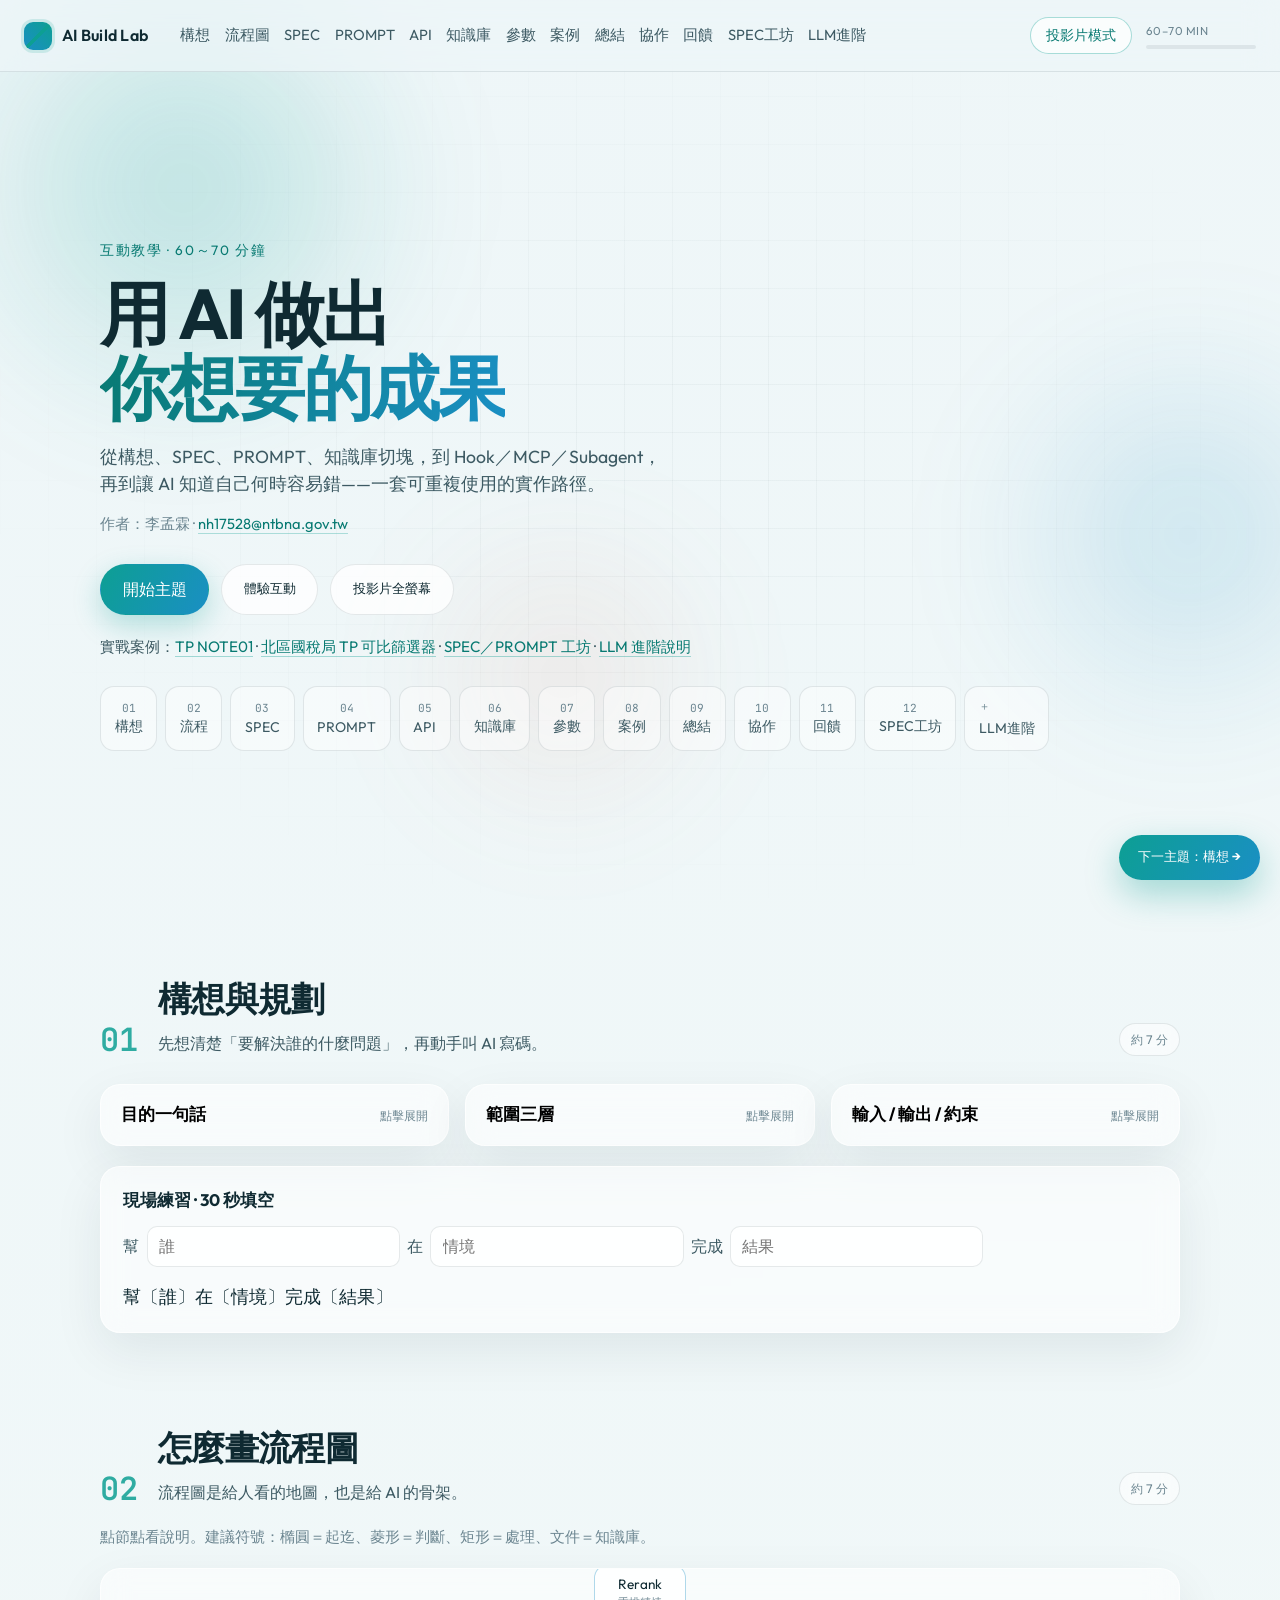
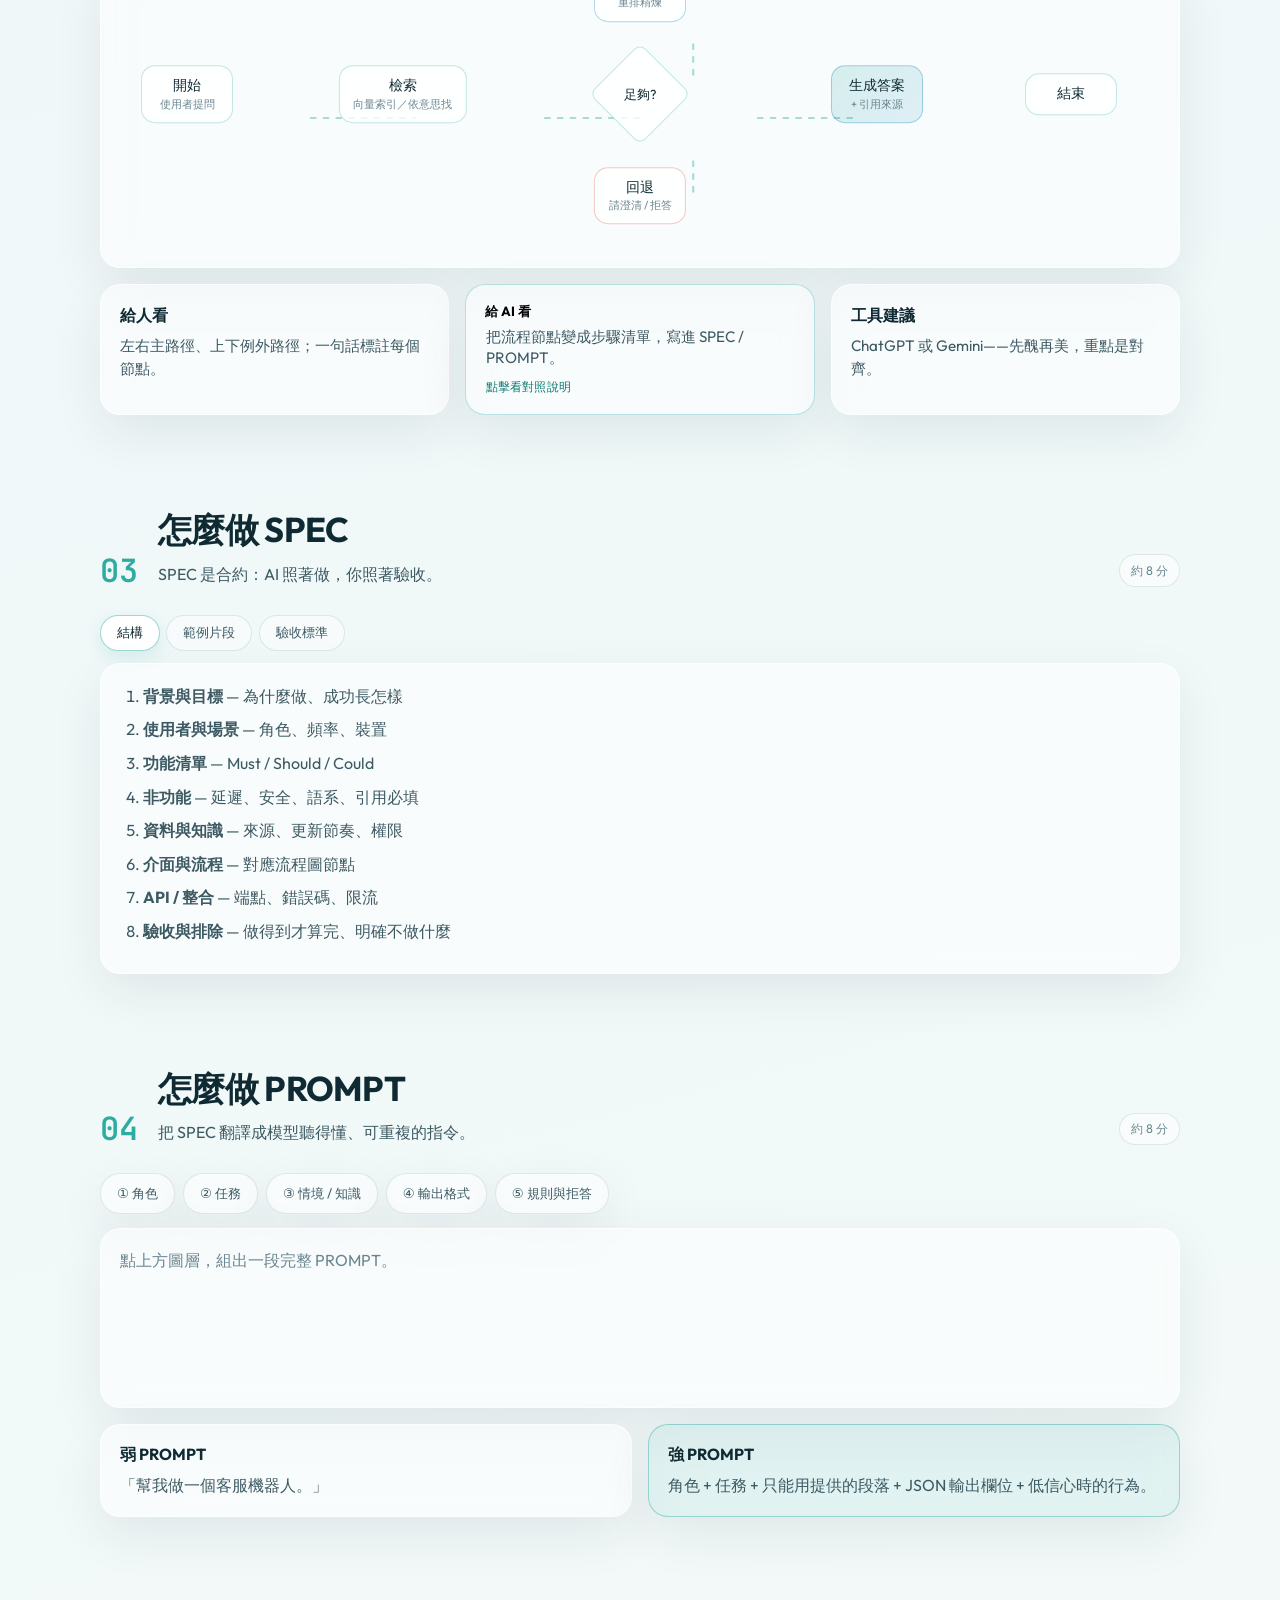
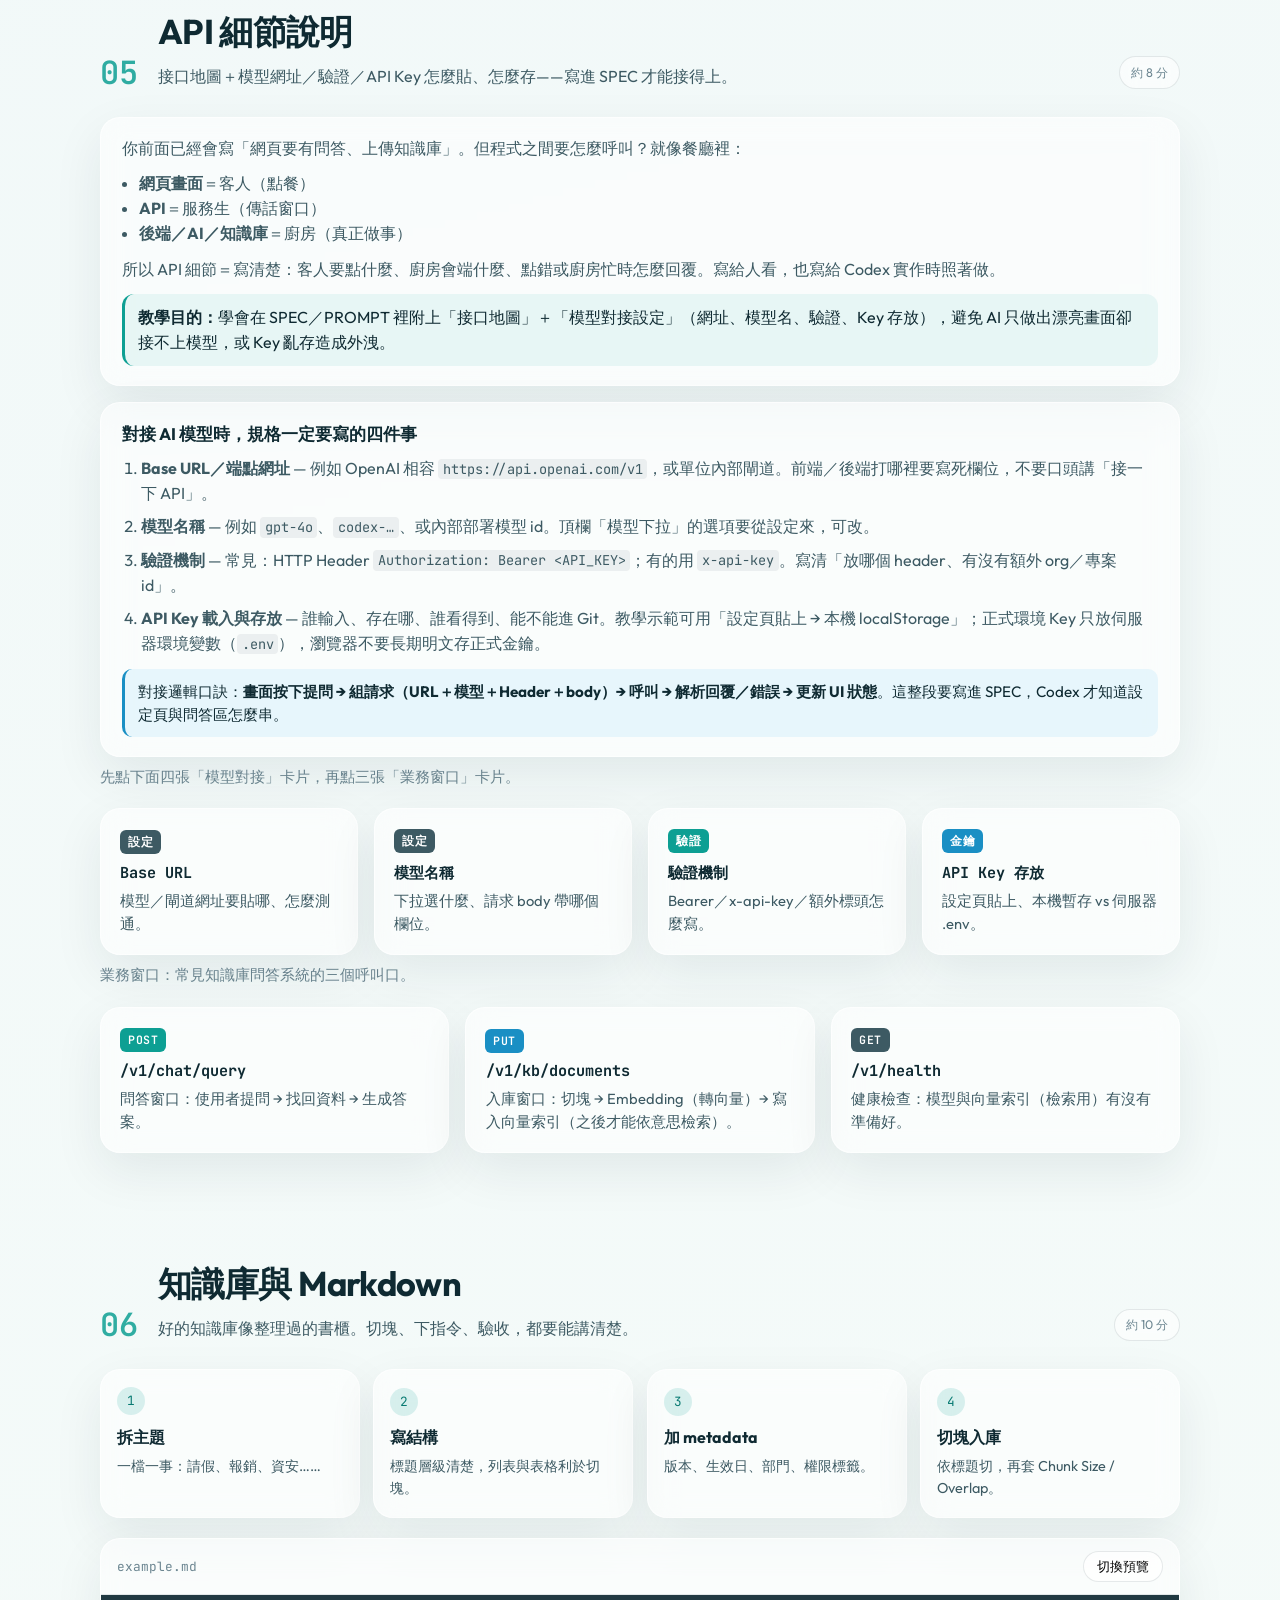
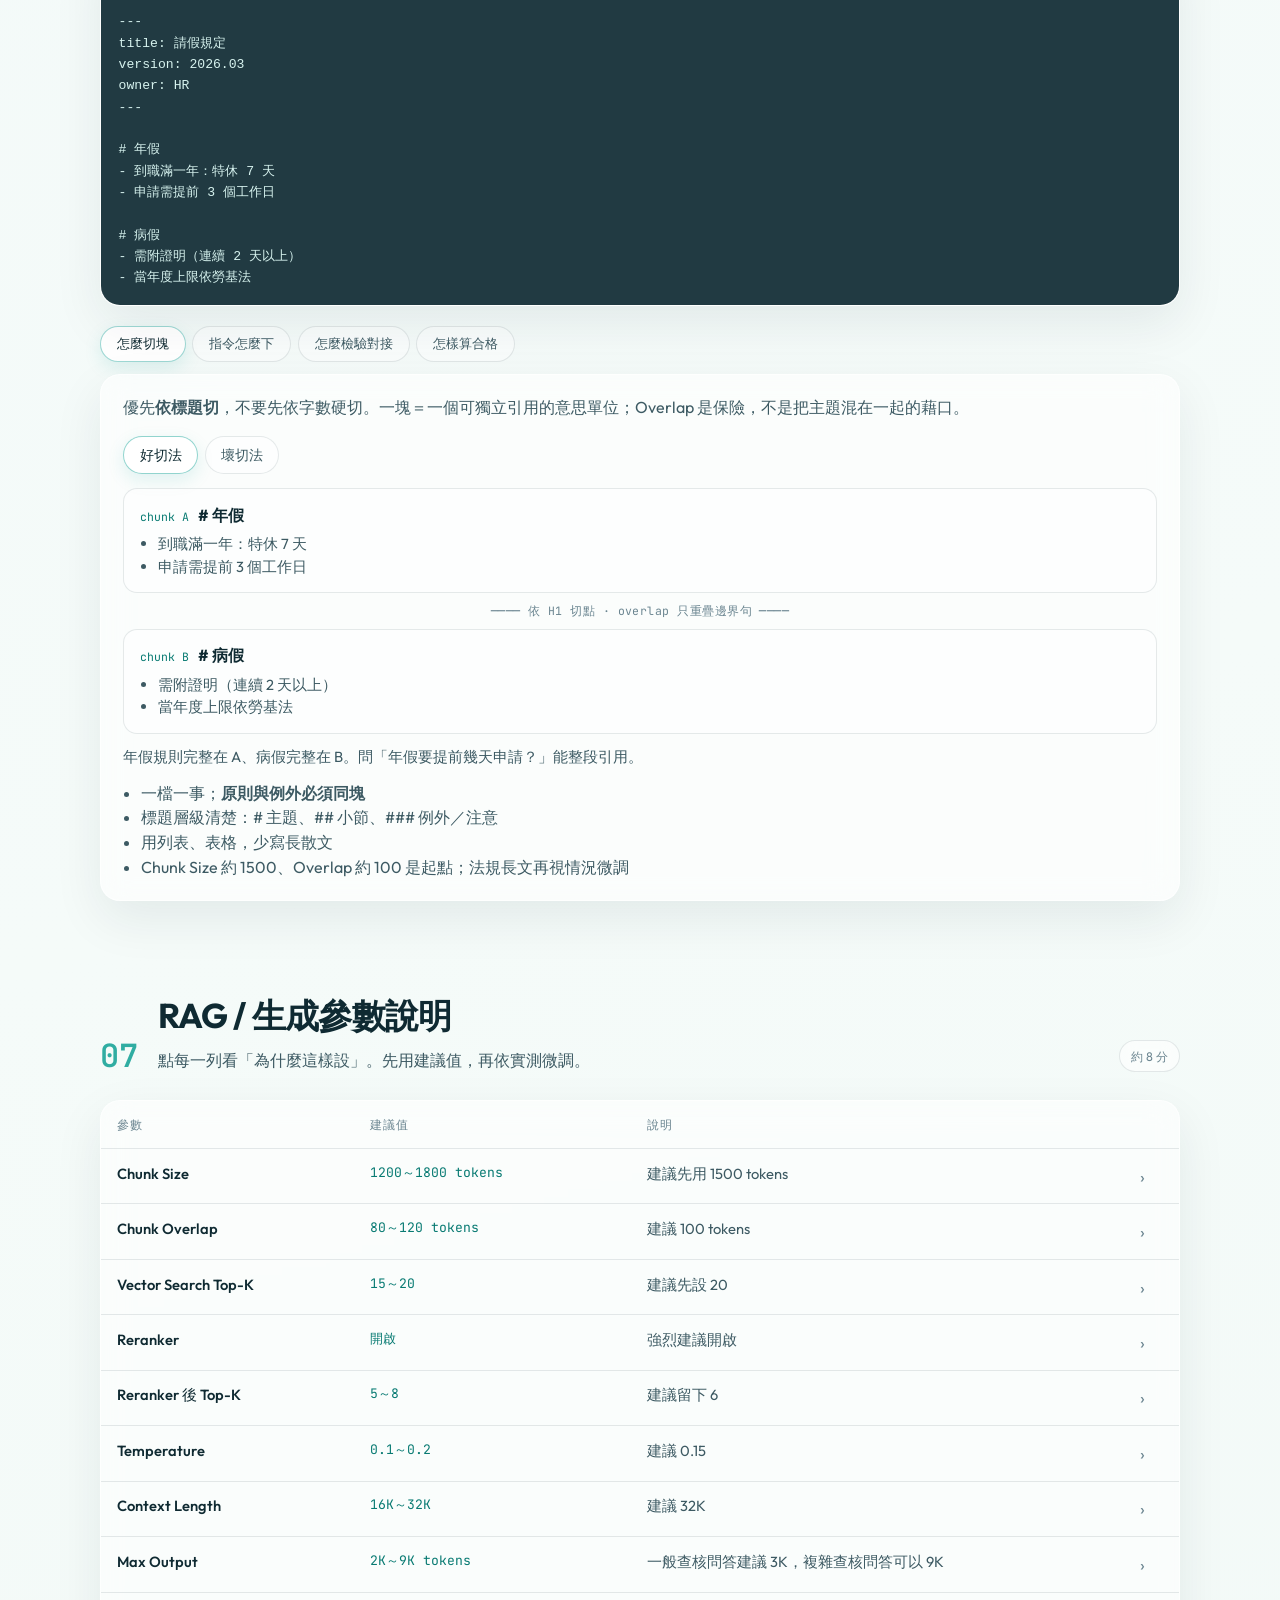
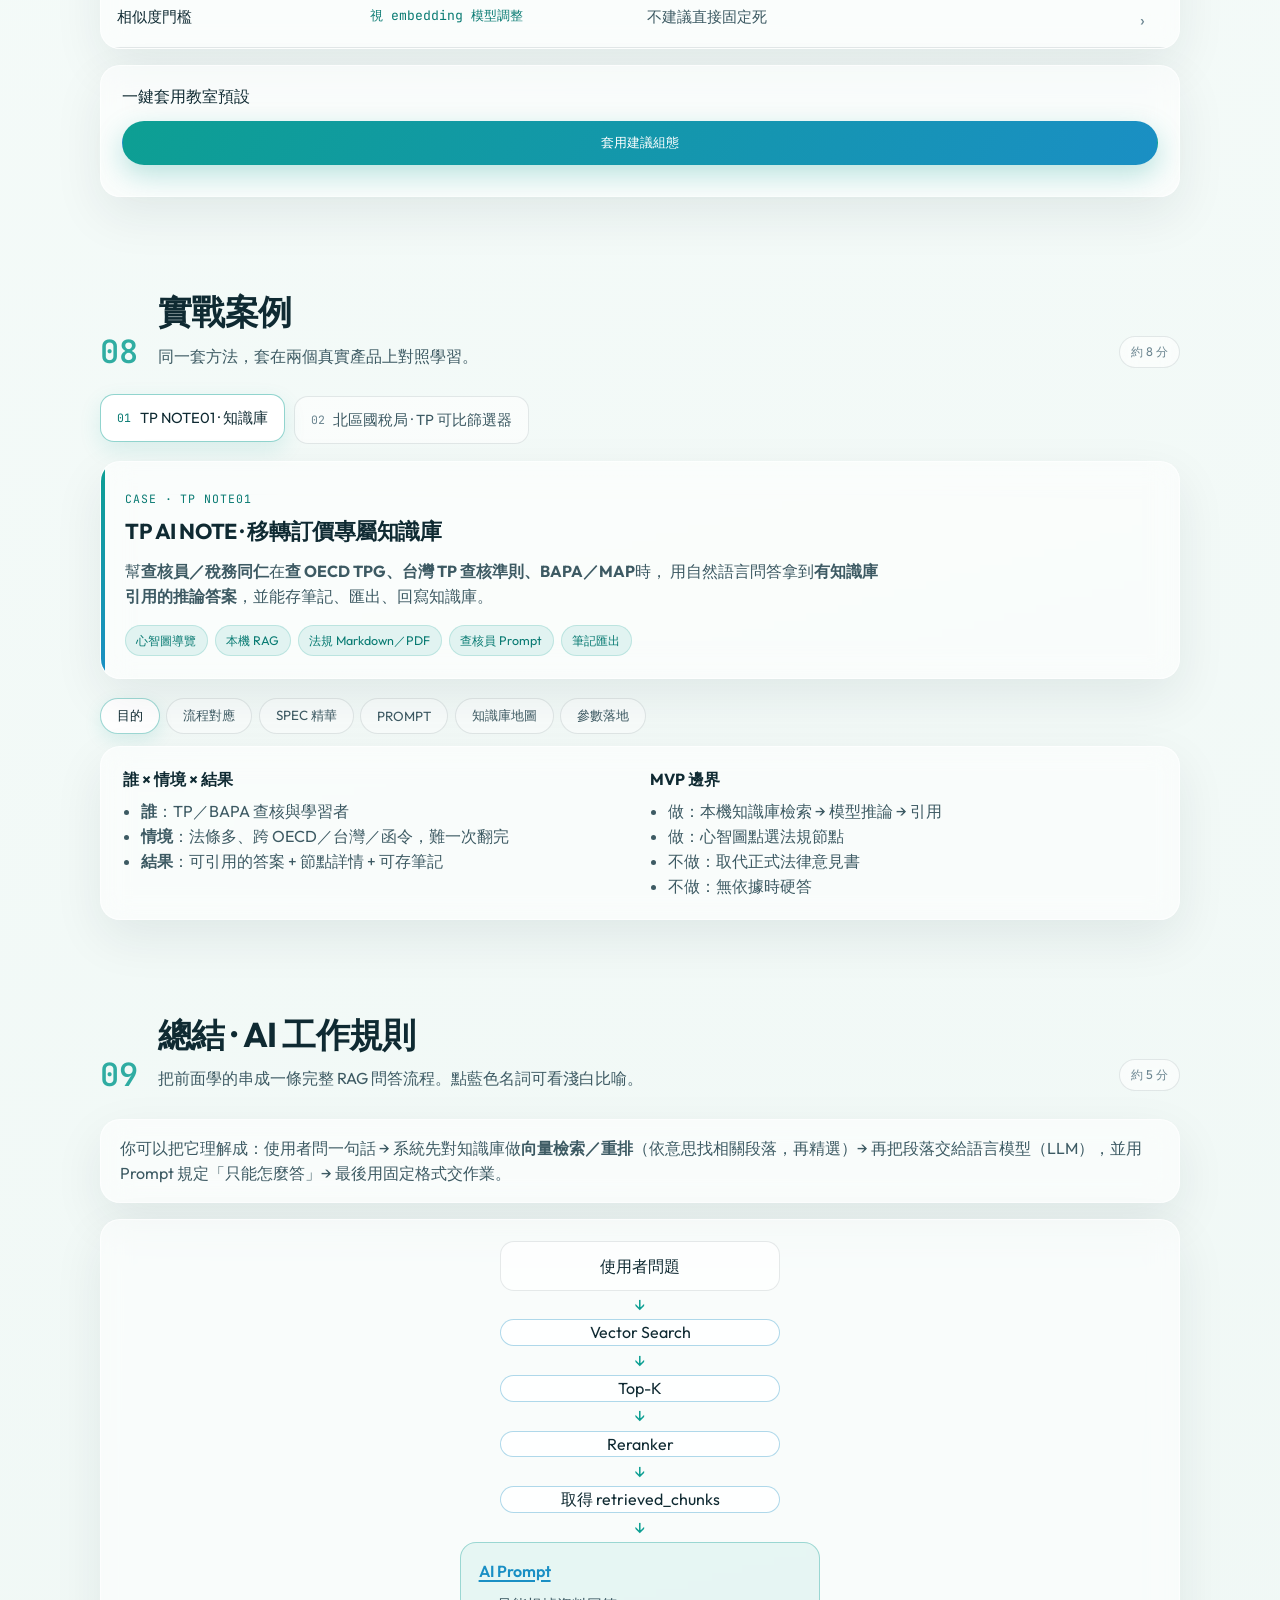
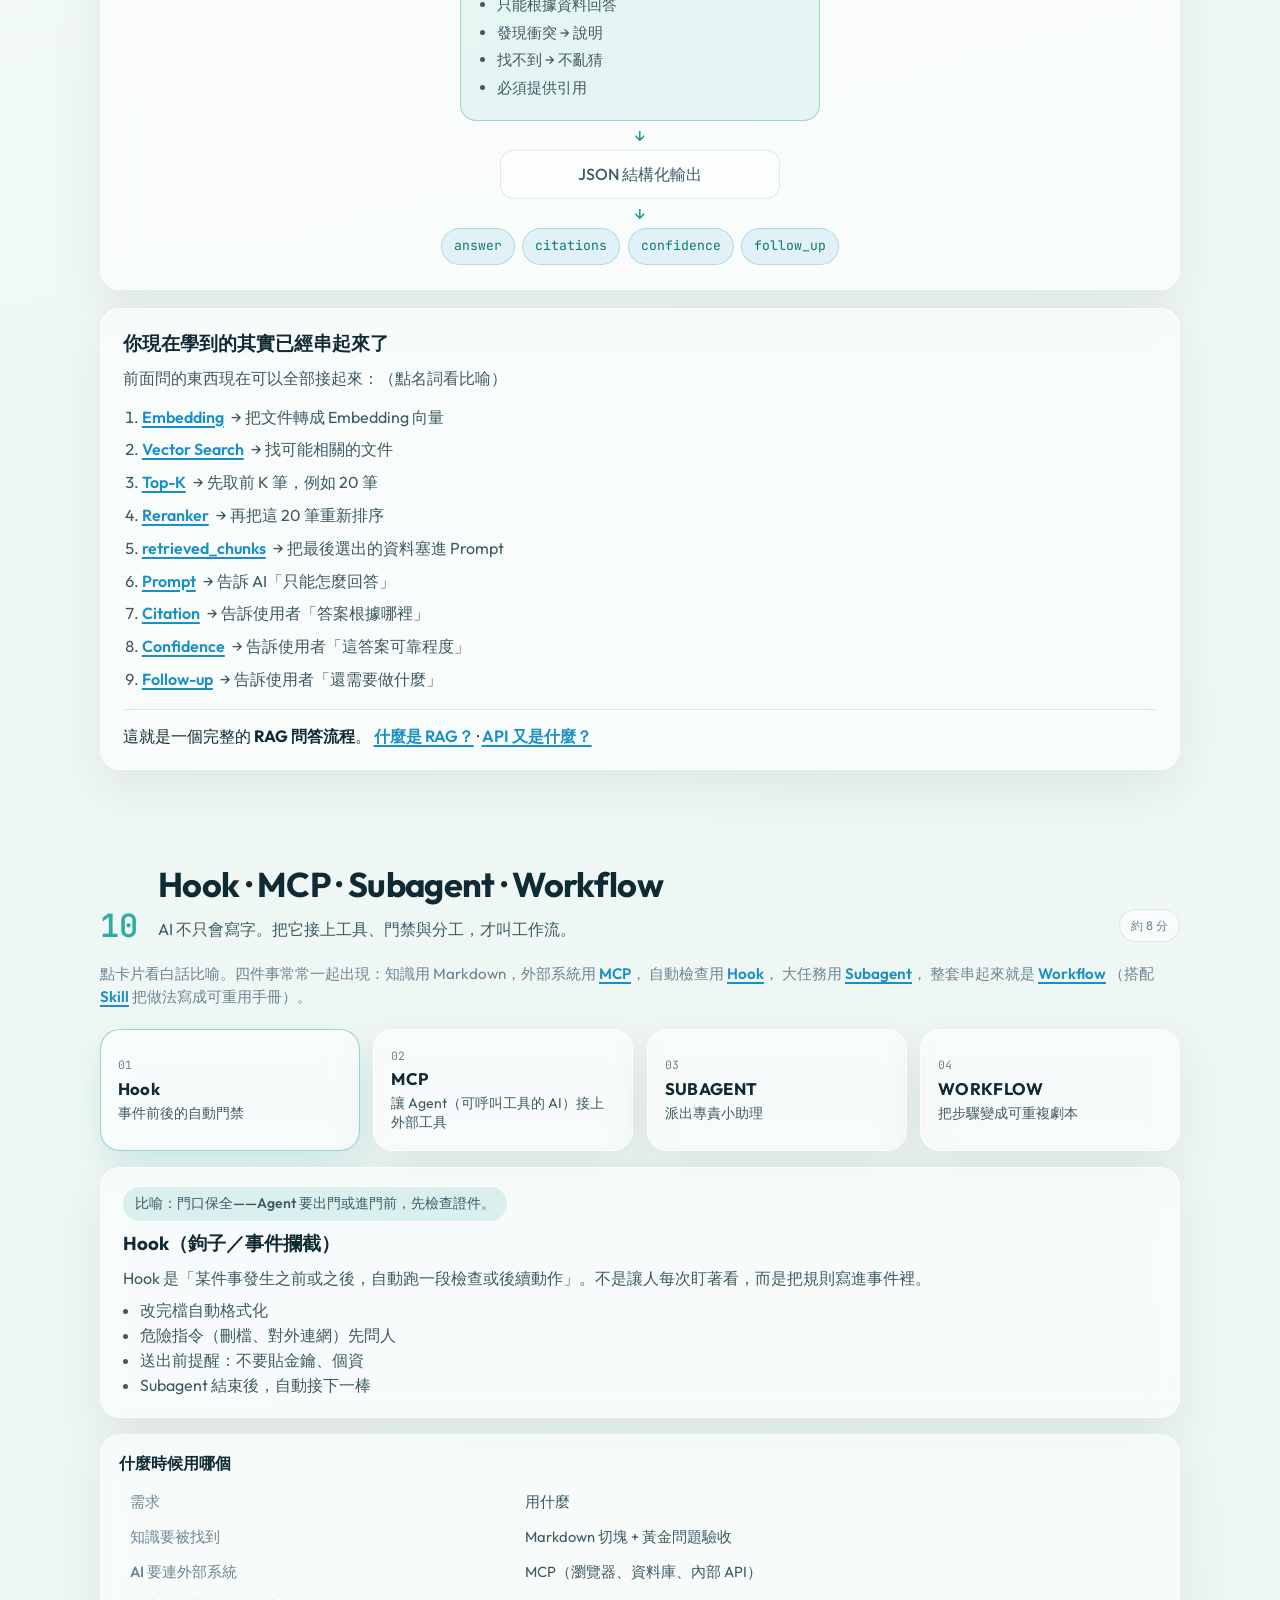
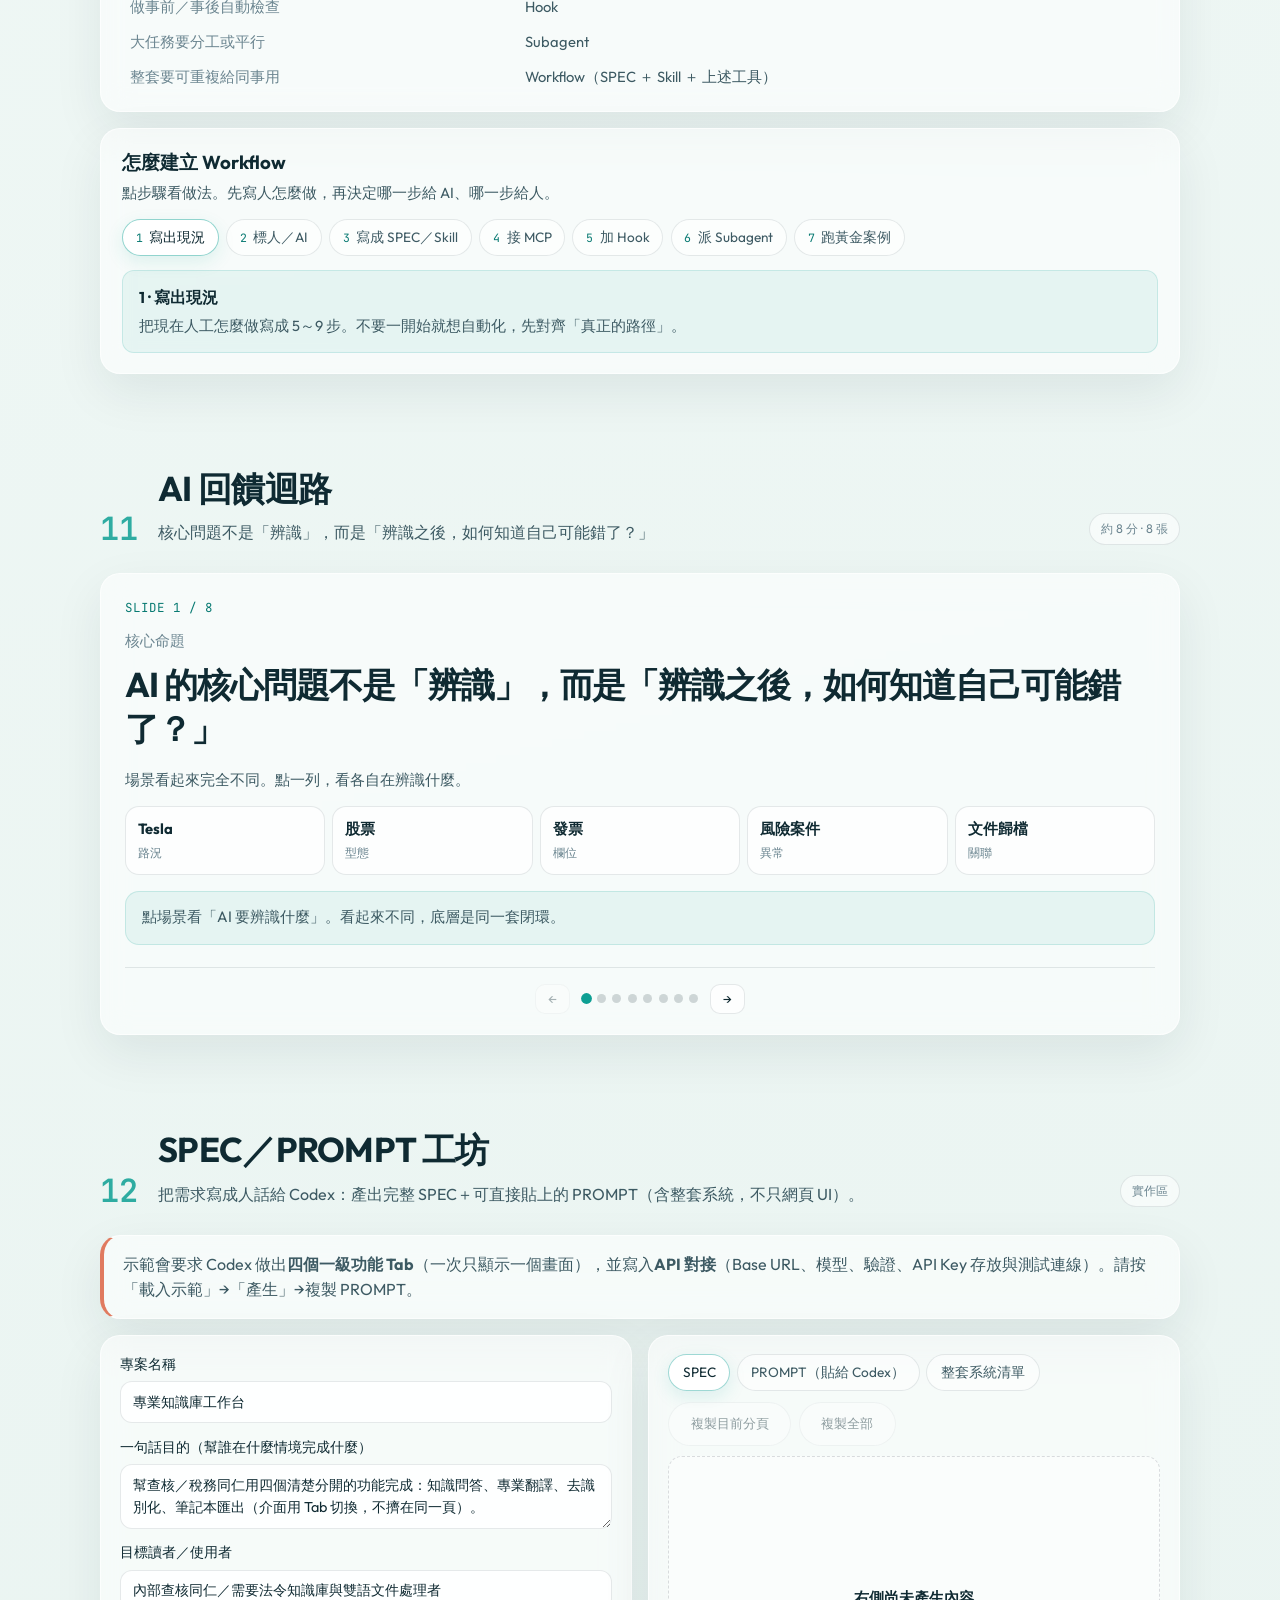
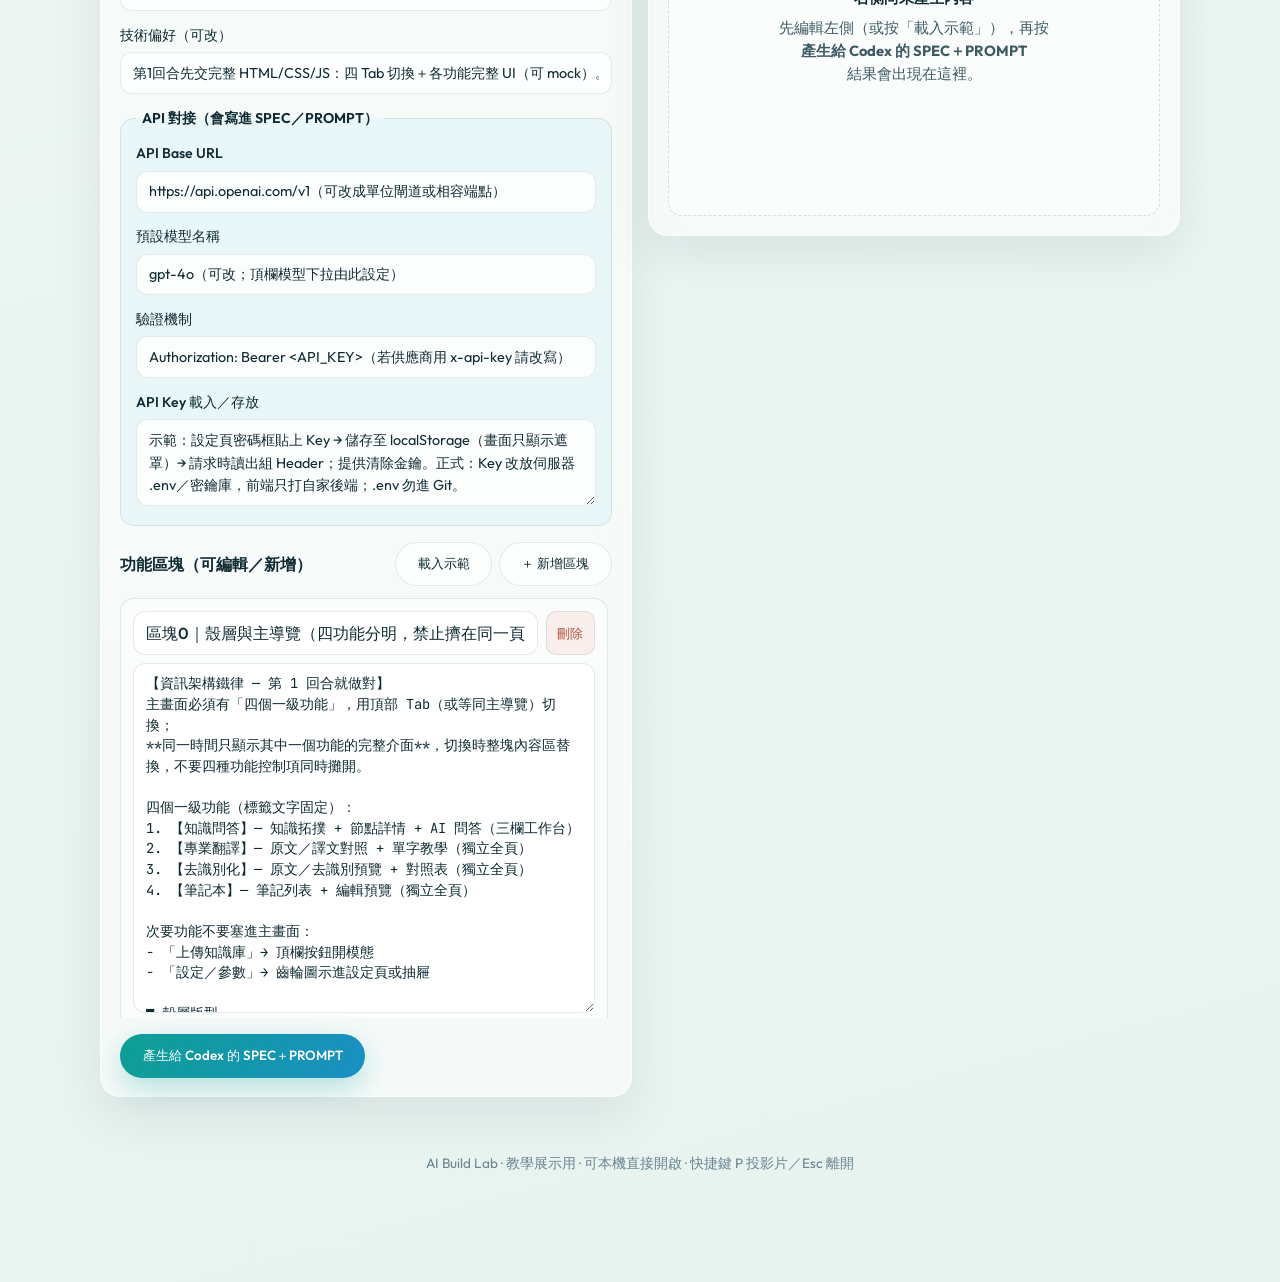
==== index.html @ 4573ce5c "Replace Claude branding with Codex across the site. Co-authored-by: Cursor <cursoragent@cursor.com>" ====
<!DOCTYPE html>
<html lang="zh-Hant">
<head>
  <meta charset="UTF-8" />
  <meta name="viewport" content="width=device-width, initial-scale=1.0" />
  <title>用 AI 做出你想要的程式｜構想 → SPEC → 知識庫 → 回饋迴路</title>
  <meta name="description" content="60–70 分鐘互動教學：構想、SPEC、PROMPT、知識庫切塊、Hook／MCP／Subagent、工作流與 AI 回饋迴路" />
  <link rel="preconnect" href="https://fonts.googleapis.com" />
  <link rel="preconnect" href="https://fonts.gstatic.com" crossorigin />
  <link href="https://fonts.googleapis.com/css2?family=JetBrains+Mono:wght@400;500;600&family=Outfit:wght@300;400;500;600;700&display=swap" rel="stylesheet" />
  <link rel="stylesheet" href="css/styles.css?v=codex-1" />
</head>
<body>
  <div class="bg-layer" aria-hidden="true">
    <div class="orb orb-a"></div>
    <div class="orb orb-b"></div>
    <div class="orb orb-c"></div>
    <div class="grid-overlay"></div>
  </div>

  <nav class="top-nav" id="topNav">
    <a class="brand" href="#hero">
      <span class="brand-mark"></span>
      <span class="brand-text">AI Build Lab</span>
    </a>
    <button class="nav-toggle" id="navToggle" aria-label="開啟選單" aria-expanded="false">
      <span></span><span></span>
    </button>
    <ul class="nav-links" id="navLinks">
      <li><a href="#plan">構想</a></li>
      <li><a href="#flow">流程圖</a></li>
      <li><a href="#spec">SPEC</a></li>
      <li><a href="#prompt">PROMPT</a></li>
      <li><a href="#api">API</a></li>
      <li><a href="#kb">知識庫</a></li>
      <li><a href="#params">參數</a></li>
      <li><a href="#case">案例</a></li>
      <li><a href="#summary">總結</a></li>
      <li><a href="#collab">協作</a></li>
      <li><a href="#loop">回饋</a></li>
      <li><a href="#workshop">SPEC工坊</a></li>
      <li><a href="llm.html">LLM進階</a></li>
    </ul>
    <div class="nav-actions">
      <button class="btn btn-deck" id="deckToggle" type="button" title="投影片全螢幕（P）">投影片模式</button>
      <div class="talk-timer" id="talkTimer" title="建議演講節奏">
        <span class="timer-label">60–70 min</span>
        <div class="timer-track"><div class="timer-fill" id="timerFill"></div></div>
      </div>
    </div>
  </nav>

  <main>
    <!-- HERO -->
    <section class="section hero" id="hero">
      <div class="hero-inner">
        <p class="eyebrow reveal">互動教學 · 60～70 分鐘</p>
        <h1 class="hero-title reveal">
          用 AI 做出<br /><span class="accent">你想要的成果</span>
        </h1>
        <p class="hero-lead reveal">
          從構想、SPEC、PROMPT、知識庫切塊，到 Hook／MCP／Subagent，
          再到讓 AI 知道自己何時容易錯——一套可重複使用的實作路徑。
        </p>
        <p class="hero-author reveal">作者：李孟霖 · <a href="mailto:nh17528@ntbna.gov.tw">nh17528@ntbna.gov.tw</a></p>
        <div class="hero-cta reveal">
          <a class="btn btn-primary" href="#plan">開始主題</a>
          <button class="btn btn-ghost" id="demoPulse" type="button">體驗互動</button>
          <button class="btn btn-ghost" id="heroDeck" type="button">投影片全螢幕</button>
        </div>
        <p class="hero-case-hint reveal">實戰案例：<a href="#case">TP NOTE01</a> · <a href="#case" data-case-jump="comparable">北區國稅局 TP 可比篩選器</a> · <a href="#workshop">SPEC／PROMPT 工坊</a> · <a href="llm.html">LLM 進階說明</a></p>
        <div class="path-strip reveal" id="pathStrip">
          <button class="path-node active" data-target="plan"><span>01</span>構想</button>
          <button class="path-node" data-target="flow"><span>02</span>流程</button>
          <button class="path-node" data-target="spec"><span>03</span>SPEC</button>
          <button class="path-node" data-target="prompt"><span>04</span>PROMPT</button>
          <button class="path-node" data-target="api"><span>05</span>API</button>
          <button class="path-node" data-target="kb"><span>06</span>知識庫</button>
          <button class="path-node" data-target="params"><span>07</span>參數</button>
          <button class="path-node" data-target="case"><span>08</span>案例</button>
          <button class="path-node" data-target="summary"><span>09</span>總結</button>
          <button class="path-node" data-target="collab"><span>10</span>協作</button>
          <button class="path-node" data-target="loop"><span>11</span>回饋</button>
          <button class="path-node" data-target="workshop"><span>12</span>SPEC工坊</button>
          <a class="path-node path-node-link" href="llm.html"><span>＋</span>LLM進階</a>
        </div>
      </div>
    </section>

    <!-- 01 PLAN -->
    <section class="section" id="plan" data-minutes="7">
      <div class="section-head">
        <span class="section-num">01</span>
        <div>
          <h2>構想與規劃</h2>
          <p>先想清楚「要解決誰的什麼問題」，再動手叫 AI 寫碼。</p>
        </div>
        <span class="min-badge">約 7 分</span>
      </div>

      <div class="canvas-grid">
        <article class="glass panel interactive" data-panel="goal">
          <button class="panel-trigger" type="button">
            <h3>目的一句話</h3>
            <span class="hint">點擊展開</span>
          </button>
          <div class="panel-body">
            <p>用模板：<strong>幫〔誰〕在〔情境〕完成〔結果〕</strong>。</p>
            <div class="example-box">
              幫「查核員／稅務同仁」在「查移轉訂價法規與 OECD TPG」時，用自然語言問答拿到「有引用依據的答案」——見案例 <strong>TP NOTE01</strong>。
            </div>
            <ul class="check-list">
              <li>誰會用？頻率多高？</li>
              <li>成功長什麼樣？（可驗收）</li>
              <li>什麼不做？（邊界）</li>
            </ul>
          </div>
        </article>

        <article class="glass panel interactive" data-panel="scope">
          <button class="panel-trigger" type="button">
            <h3>範圍三層</h3>
            <span class="hint">點擊展開</span>
          </button>
          <div class="panel-body">
            <p class="scope-intro">先把功能拆成三層，跟 AI 說「這次只做哪一層」，才不會一次要全世界。</p>
            <div class="tier-stack" id="tierStack">
              <button type="button" class="tier tier-btn" data-tier="mvp">
                <strong>MVP</strong>
                <span class="tier-label">最小可演示</span>
              </button>
              <button type="button" class="tier tier-btn" data-tier="v1">
                <strong>V1</strong>
                <span class="tier-label">可給真實用戶</span>
              </button>
              <button type="button" class="tier tier-btn" data-tier="later">
                <strong>Later</strong>
                <span class="tier-label">先記下來不現做</span>
              </button>
            </div>
            <aside class="tier-explain" id="tierExplain">
              <p>再點上面一層，看白話說明與 TP NOTE01 例子。</p>
            </aside>
            <p class="scope-footer">跟 AI 協作時，永遠先鎖 <strong>MVP</strong>，做完能演示，再往 V1 加。</p>
          </div>
        </article>

        <article class="glass panel interactive" data-panel="inputs">
          <button class="panel-trigger" type="button">
            <h3>輸入 / 輸出 / 約束</h3>
            <span class="hint">點擊展開</span>
          </button>
          <div class="panel-body">
            <table class="mini-table">
              <tr><th>輸入</th><td>使用者問題、上傳檔、帳號角色</td></tr>
              <tr><th>輸出</th><td>答案 + 引用來源 + 信心說明</td></tr>
              <tr><th>約束</th><td>不可臆測／亂答（Hallucination）、需標出知識庫依據</td></tr>
            </table>
          </div>
        </article>
      </div>

      <div class="workshop glass">
        <h3>現場練習 · 30 秒填空</h3>
        <div class="fill-form" id="planForm">
          <label>幫 <input type="text" placeholder="誰" data-field="who" /> 在 <input type="text" placeholder="情境" data-field="when" /> 完成 <input type="text" placeholder="結果" data-field="what" /></label>
          <p class="live-sentence" id="liveSentence">幫〔誰〕在〔情境〕完成〔結果〕</p>
        </div>
      </div>
    </section>

    <!-- 02 FLOW -->
    <section class="section" id="flow" data-minutes="7">
      <div class="section-head">
        <span class="section-num">02</span>
        <div>
          <h2>怎麼畫流程圖</h2>
          <p>流程圖是給人看的地圖，也是給 AI 的骨架。</p>
        </div>
        <span class="min-badge">約 7 分</span>
      </div>

      <p class="section-note">點節點看說明。建議符號：橢圓＝起迄、菱形＝判斷、矩形＝處理、文件＝知識庫。</p>

      <div class="flow-board glass" id="flowBoard">
        <svg class="flow-lines" viewBox="0 0 800 280" preserveAspectRatio="xMidYMid meet" aria-hidden="true">
          <path d="M90 140 H190" />
          <path d="M310 140 H400" />
          <path d="M510 140 H600" />
          <path d="M450 70 V100" />
          <path d="M450 180 V210" />
        </svg>
        <button class="flow-node" data-flow="start" style="--x:8%;--y:42%">開始<br /><small>使用者提問</small></button>
        <button class="flow-node" data-flow="retrieve" style="--x:28%;--y:42%">檢索<br /><small>向量索引／依意思找</small></button>
        <button class="flow-node diamond" data-flow="enough" style="--x:50%;--y:42%"><span class="diamond-label">足夠?</span></button>
        <button class="flow-node alt" data-flow="rerank" style="--x:50%;--y:8%">Rerank<br /><small>重排精煉</small></button>
        <button class="flow-node warn" data-flow="fallback" style="--x:50%;--y:76%">回退<br /><small>請澄清 / 拒答</small></button>
        <button class="flow-node primary" data-flow="answer" style="--x:72%;--y:42%">生成答案<br /><small>+ 引用來源</small></button>
        <button class="flow-node" data-flow="end" style="--x:90%;--y:42%">結束</button>
      </div>

      <aside class="flow-detail glass" id="flowDetail" hidden>
        <button class="close-detail" type="button" aria-label="關閉">×</button>
        <h3 id="flowDetailTitle"></h3>
        <p id="flowDetailBody"></p>
        <pre class="code-block" id="flowDetailTip"></pre>
      </aside>

      <div class="tip-row">
        <div class="glass tip-card">
          <h4>給人看</h4>
          <p>左右主路徑、上下例外路徑；一句話標註每個節點。</p>
        </div>
        <button class="glass tip-card tip-card-btn" type="button" id="tipAiReadable" aria-haspopup="dialog">
          <h4>給 AI 看</h4>
          <p>把流程節點變成步驟清單，寫進 SPEC / PROMPT。</p>
          <span class="tip-click-hint">點擊看對照說明</span>
        </button>
        <div class="glass tip-card">
          <h4>工具建議</h4>
          <p>ChatGPT 或 Gemini——先醜再美，重點是對齊。</p>
        </div>
      </div>
    </section>

    <!-- 03 SPEC -->
    <section class="section" id="spec" data-minutes="8">
      <div class="section-head">
        <span class="section-num">03</span>
        <div>
          <h2>怎麼做 SPEC</h2>
          <p>SPEC 是合約：AI 照著做，你照著驗收。</p>
        </div>
        <span class="min-badge">約 8 分</span>
      </div>

      <div class="tabs" id="specTabs">
        <div class="tab-list" role="tablist">
          <button role="tab" aria-selected="true" data-tab="structure">結構</button>
          <button role="tab" aria-selected="false" data-tab="example">範例片段</button>
          <button role="tab" aria-selected="false" data-tab="accept">驗收標準</button>
        </div>
        <div class="tab-panels glass">
          <div class="tab-panel active" data-panel="structure">
            <ol class="numbered">
              <li><strong>背景與目標</strong> — 為什麼做、成功長怎樣</li>
              <li><strong>使用者與場景</strong> — 角色、頻率、裝置</li>
              <li><strong>功能清單</strong> — Must / Should / Could</li>
              <li><strong>非功能</strong> — 延遲、安全、語系、引用必填</li>
              <li><strong>資料與知識</strong> — 來源、更新節奏、權限</li>
              <li><strong>介面與流程</strong> — 對應流程圖節點</li>
              <li><strong>API / 整合</strong> — 端點、錯誤碼、限流</li>
              <li><strong>驗收與排除</strong> — 做得到才算完、明確不做什麼</li>
            </ol>
          </div>
          <div class="tab-panel" data-panel="example">
            <p class="spec-plain-intro">先看「白話版」：這段 SPEC 是在跟 AI／工程師講清楚——使用者丟什麼進來、系統要吐什麼出去、什麼情況下不能臆測／亂答、多快要回、什麼事不做。</p>
            <div class="spec-plain-list">
              <article class="spec-plain-item glass-lite">
                <h4>這功能叫什麼？</h4>
                <p><strong>知識庫問答</strong>：使用者用平常說話的方式提問，系統先<strong>檢索</strong>知識庫相關段落，再請語言模型（LLM）依段落作答。</p>
              </article>
              <article class="spec-plain-item glass-lite">
                <h4>輸入（使用者給系統什麼）</h4>
                <p>一段<strong>自然語言問題</strong>，也就是一般人講話的句子，不是程式碼。</p>
                <p class="spec-tag">限制：最多約 500 字，避免一次貼整份報告把系統塞爆。</p>
              </article>
              <article class="spec-plain-item glass-lite">
                <h4>輸出（系統要交什麼作業）</h4>
                <ul>
                  <li><strong>答案</strong>：用人話回覆</li>
                  <li><strong>引用 chunk id</strong>：標出「這句話是從知識庫哪一小段來的」（chunk＝切好的知識片段）</li>
                  <li><strong>是否低信心</strong>：系統自評「我有沒有把握」；沒把握要坦白說</li>
                </ul>
              </article>
              <article class="spec-plain-item glass-lite">
                <h4>規則（什麼情況下不准亂答）</h4>
                <p>知識庫裡<strong>找不到夠用的依據</strong>時：<strong>不准臆測／亂答</strong>。改成<strong>反問使用者</strong>（請講清楚一點），或<strong>直接說不知道／拒答</strong>。</p>
              </article>
              <article class="spec-plain-item glass-lite">
                <h4>效能（要多快）</h4>
                <p>從按下送出到看到完整答案，大多數時候（約 95% 的請求）要在 <strong>8 秒內</strong>完成。寫這行是為了避免做出「正確但慢到不能用」的系統。</p>
              </article>
              <article class="spec-plain-item glass-lite">
                <h4>排除（明確說不做什麼）</h4>
                <ul>
                  <li><strong>不可僅提供最終法院判決</strong>：不能只丟一句判決結論；要附推論、依據與不確定的地方</li>
                  <li><strong>不可只給法律建議卻沒有推論過程</strong>：可以給建議方向，但必須說清楚怎麼推導出來、依據哪段資料</li>
                  <li><strong>不改寫原始政策文件</strong>：AI 可以引用、說明，但不能擅自改公司正式規定的原文</li>
                </ul>
              </article>
            </div>
            <details class="spec-raw">
              <summary>對照：寫給 AI 的精簡原文</summary>
              <pre class="code-block"><code>## 功能：知識庫問答
- 輸入：自然語言問題（≤ 500 字）
- 輸出：答案、引用 chunk id、是否低信心
- 規則：無足夠依據時不得臆測，改回問或拒答
- 效能：P95 端到端 &lt; 8 秒
- 排除：不可僅提供最終法院判決／不可只給法律建議而無推論過程；不改寫原始政策文件</code></pre>
            </details>
          </div>
          <div class="tab-panel" data-panel="accept">
            <ul class="check-list">
              <li>給 10 題黃金問題，至少 8 題有正確引用</li>
              <li>刻意超範圍問題會被拒答或澄清</li>
              <li>UI 可點開來源段落對照</li>
              <li>參數表與預設值寫在設定檔，可調</li>
            </ul>
          </div>
        </div>
      </div>
    </section>

    <!-- 04 PROMPT -->
    <section class="section" id="prompt" data-minutes="8">
      <div class="section-head">
        <span class="section-num">04</span>
        <div>
          <h2>怎麼做 PROMPT</h2>
          <p>把 SPEC 翻譯成模型聽得懂、可重複的指令。</p>
        </div>
        <span class="min-badge">約 8 分</span>
      </div>

      <div class="prompt-layers">
        <button class="layer-chip glass" data-layer="role" type="button">① 角色</button>
        <button class="layer-chip glass" data-layer="task" type="button">② 任務</button>
        <button class="layer-chip glass" data-layer="context" type="button">③ 情境 / 知識</button>
        <button class="layer-chip glass" data-layer="format" type="button">④ 輸出格式</button>
        <button class="layer-chip glass" data-layer="rules" type="button">⑤ 規則與拒答</button>
      </div>

      <div class="prompt-stage glass" id="promptStage">
        <p class="prompt-placeholder">點上方圖層，組出一段完整 PROMPT。</p>
        <pre class="code-block prompt-out" id="promptOut" hidden></pre>
      </div>

      <div class="compare-row">
        <div class="glass compare">
          <h4>弱 PROMPT</h4>
          <p>「幫我做一個客服機器人。」</p>
        </div>
        <div class="glass compare good">
          <h4>強 PROMPT</h4>
          <p>角色 + 任務 + 只能用提供的段落 + JSON 輸出欄位 + 低信心時的行為。</p>
        </div>
      </div>
    </section>

    <!-- 05 API -->
    <section class="section" id="api" data-minutes="8">
      <div class="section-head">
        <span class="section-num">05</span>
        <div>
          <h2>API 細節說明</h2>
          <p>接口地圖＋模型網址／驗證／API Key 怎麼貼、怎麼存——寫進 SPEC 才能接得上。</p>
        </div>
        <span class="min-badge">約 8 分</span>
      </div>

      <div class="api-teach glass">
        <p>你前面已經會寫「網頁要有問答、上傳知識庫」。但程式之間要怎麼呼叫？就像餐廳裡：</p>
        <ul class="check-list">
          <li><strong>網頁畫面</strong>＝客人（點餐）</li>
          <li><strong>API</strong>＝服務生（傳話窗口）</li>
          <li><strong>後端／AI／知識庫</strong>＝廚房（真正做事）</li>
        </ul>
        <p>所以 API 細節＝寫清楚：客人要點什麼、廚房會端什麼、點錯或廚房忙時怎麼回覆。寫給人看，也寫給 Codex 實作時照著做。</p>
        <p class="api-teach-goal"><strong>教學目的：</strong>學會在 SPEC／PROMPT 裡附上「接口地圖」＋「模型對接設定」（網址、模型名、驗證、Key 存放），避免 AI 只做出漂亮畫面卻接不上模型，或 Key 亂存造成外洩。</p>
      </div>

      <div class="api-teach glass api-connect-box">
        <h3>對接 AI 模型時，規格一定要寫的四件事</h3>
        <ol class="api-connect-steps">
          <li><strong>Base URL／端點網址</strong> — 例如 OpenAI 相容 <code>https://api.openai.com/v1</code>，或單位內部閘道。前端／後端打哪裡要寫死欄位，不要口頭講「接一下 API」。</li>
          <li><strong>模型名稱</strong> — 例如 <code>gpt-4o</code>、<code>codex-…</code>、或內部部署模型 id。頂欄「模型下拉」的選項要從設定來，可改。</li>
          <li><strong>驗證機制</strong> — 常見：HTTP Header <code>Authorization: Bearer &lt;API_KEY&gt;</code>；有的用 <code>x-api-key</code>。寫清「放哪個 header、有沒有額外 org／專案 id」。</li>
          <li><strong>API Key 載入與存放</strong> — 誰輸入、存在哪、誰看得到、能不能進 Git。教學示範可用「設定頁貼上 → 本機 localStorage」；正式環境 Key 只放伺服器環境變數（<code>.env</code>），瀏覽器不要長期明文存正式金鑰。</li>
        </ol>
        <p class="api-teach-note">對接邏輯口訣：<strong>畫面按下提問 → 組請求（URL＋模型＋Header＋body）→ 呼叫 → 解析回覆／錯誤 → 更新 UI 狀態</strong>。這整段要寫進 SPEC，Codex 才知道設定頁與問答區怎麼串。</p>
      </div>

      <p class="section-note">先點下面四張「模型對接」卡片，再點三張「業務窗口」卡片。</p>

      <div class="api-grid api-grid-4">
        <article class="glass api-card" data-api="baseurl">
          <div class="method get">設定</div>
          <h3>Base URL</h3>
          <p>模型／閘道網址要貼哪、怎麼測通。</p>
        </article>
        <article class="glass api-card" data-api="model">
          <div class="method get">設定</div>
          <h3>模型名稱</h3>
          <p>下拉選什麼、請求 body 帶哪個欄位。</p>
        </article>
        <article class="glass api-card" data-api="auth">
          <div class="method post">驗證</div>
          <h3>驗證機制</h3>
          <p>Bearer／x-api-key／額外標頭怎麼寫。</p>
        </article>
        <article class="glass api-card" data-api="apikey">
          <div class="method put">金鑰</div>
          <h3>API Key 存放</h3>
          <p>設定頁貼上、本機暫存 vs 伺服器 .env。</p>
        </article>
      </div>

      <p class="section-note">業務窗口：常見知識庫問答系統的三個呼叫口。</p>

      <div class="api-grid">
        <article class="glass api-card" data-api="chat">
          <div class="method post">POST</div>
          <h3>/v1/chat/query</h3>
          <p>問答窗口：使用者提問 → 找回資料 → 生成答案。</p>
        </article>
        <article class="glass api-card" data-api="ingest">
          <div class="method put">PUT</div>
          <h3>/v1/kb/documents</h3>
          <p>入庫窗口：切塊 → Embedding（轉向量）→ 寫入向量索引（之後才能依意思檢索）。</p>
        </article>
        <article class="glass api-card" data-api="health">
          <div class="method get">GET</div>
          <h3>/v1/health</h3>
          <p>健康檢查：模型與向量索引（檢索用）有沒有準備好。</p>
        </article>
      </div>

      <div class="api-inspector glass" id="apiInspector" hidden>
        <button class="close-detail" type="button" aria-label="關閉">×</button>
        <div id="apiInspectorBody"></div>
      </div>
    </section>

    <!-- 06 KB -->
    <section class="section" id="kb" data-minutes="10">
      <div class="section-head">
        <span class="section-num">06</span>
        <div>
          <h2>知識庫與 Markdown</h2>
          <p>好的知識庫像整理過的書櫃。切塊、下指令、驗收，都要能講清楚。</p>
        </div>
        <span class="min-badge">約 10 分</span>
      </div>

      <div class="kb-steps">
        <div class="kb-step glass" data-step="1">
          <span>1</span>
          <h3>拆主題</h3>
          <p>一檔一事：請假、報銷、資安……</p>
        </div>
        <div class="kb-step glass" data-step="2">
          <span>2</span>
          <h3>寫結構</h3>
          <p>標題層級清楚，列表與表格利於切塊。</p>
        </div>
        <div class="kb-step glass" data-step="3">
          <span>3</span>
          <h3>加 metadata</h3>
          <p>版本、生效日、部門、權限標籤。</p>
        </div>
        <div class="kb-step glass" data-step="4">
          <span>4</span>
          <h3>切塊入庫</h3>
          <p>依標題切，再套 Chunk Size / Overlap。</p>
        </div>
      </div>

      <div class="md-demo glass">
        <div class="md-toolbar">
          <span>example.md</span>
          <button type="button" id="toggleMdView">切換預覽</button>
        </div>
        <pre class="code-block md-source" id="mdSource"><code>---
title: 請假規定
version: 2026.03
owner: HR
---

# 年假
- 到職滿一年：特休 7 天
- 申請需提前 3 個工作日

# 病假
- 需附證明（連續 2 天以上）
- 當年度上限依勞基法</code></pre>
        <div class="md-preview" id="mdPreview" hidden>
          <p class="meta">HR · v2026.03</p>
          <h4>年假</h4>
          <ul>
            <li>到職滿一年：特休 7 天</li>
            <li>申請需提前 3 個工作日</li>
          </ul>
          <h4>病假</h4>
          <ul>
            <li>需附證明（連續 2 天以上）</li>
            <li>當年度上限依勞基法</li>
          </ul>
        </div>
      </div>

      <div class="tabs kb-deep" id="kbTabs">
        <div class="tab-list" role="tablist">
          <button role="tab" aria-selected="true" data-tab="chunk">怎麼切塊</button>
          <button role="tab" aria-selected="false" data-tab="instruct">指令怎麼下</button>
          <button role="tab" aria-selected="false" data-tab="inspect">怎麼檢驗對接</button>
          <button role="tab" aria-selected="false" data-tab="pass">怎樣算合格</button>
        </div>
        <div class="tab-panels glass">
          <div class="tab-panel active" data-panel="chunk">
            <p class="spec-plain-intro">優先<strong>依標題切</strong>，不要先依字數硬切。一塊＝一個可獨立引用的意思單位；Overlap 是保險，不是把主題混在一起的藉口。</p>
            <div class="chunk-mode-bar">
              <button type="button" class="chunk-mode-btn active" data-chunk-mode="good">好切法</button>
              <button type="button" class="chunk-mode-btn" data-chunk-mode="bad">壞切法</button>
            </div>
            <div class="chunk-viz" id="chunkViz">
              <article class="chunk-piece glass-lite" data-chunk="a">
                <header><span class="chunk-id">chunk A</span><strong># 年假</strong></header>
                <ul>
                  <li>到職滿一年：特休 7 天</li>
                  <li>申請需提前 3 個工作日</li>
                </ul>
              </article>
              <div class="chunk-cut" id="chunkCut">──── 依 H1 切點 · overlap 只重疊邊界句 ────</div>
              <article class="chunk-piece glass-lite" data-chunk="b">
                <header><span class="chunk-id">chunk B</span><strong># 病假</strong></header>
                <ul>
                  <li>需附證明（連續 2 天以上）</li>
                  <li>當年度上限依勞基法</li>
                </ul>
              </article>
            </div>
            <p class="chunk-note" id="chunkNote">年假規則完整在 A、病假完整在 B。問「年假要提前幾天申請？」能整段引用。</p>
            <ul class="check-list">
              <li>一檔一事；<strong>原則與例外必須同塊</strong></li>
              <li>標題層級清楚：# 主題、## 小節、### 例外／注意</li>
              <li>用列表、表格，少寫長散文</li>
              <li>Chunk Size 約 1500、Overlap 約 100 是起點；法規長文再視情況微調</li>
            </ul>
          </div>
          <div class="tab-panel" data-panel="instruct">
            <p class="spec-plain-intro">不要只說「幫我整理知識庫」。把角色、切法、輸出欄位一次講完。點複製，貼進對話即可。</p>
            <article class="prompt-card">
              <div class="prompt-card-head">
                <h4>① 請 AI 整理成合格 Markdown</h4>
                <button type="button" class="copy-btn" data-copy-target="kbPromptMd">複製指令</button>
              </div>
              <pre class="code-block" id="kbPromptMd"><code>角色：你是知識庫工程師。
任務：把我貼上的資料整理成「可寫入向量索引、可被 Embedding 檢索」的 Markdown。
規則：
1. 一檔一事；檔名用主題，不要用「完整版」「彙整」
2. 標題：# 主題、## 小節、### 例外／注意
3. 原則與例外必須寫在同一節，不可拆檔
4. 開頭 YAML：title, version, owner, effective_date, tags
5. 用列表、表格，少寫長散文
6. 每節都要能單獨回答至少一個問題
輸出：完整 Markdown + 建議切塊邊界（標在 ##）+ 每塊能回答的範例問題</code></pre>
            </article>
            <article class="prompt-card">
              <div class="prompt-card-head">
                <h4>② 請 AI 審核切塊（不要硬切字數）</h4>
                <button type="button" class="copy-btn" data-copy-target="kbPromptCut">複製指令</button>
              </div>
              <pre class="code-block" id="kbPromptCut"><code>角色：你是 RAG 切塊審核員。
任務：檢查這份 Markdown 適不適合「依標題切 + chunk 1500 / overlap 100」。
請列出：
- 建議切點（標題）
- 哪裡會切太碎或切太雜
- 哪些原則／例外被拆開了
- 修正後的標題結構
禁止：直接依字數硬切、把例外和原則拆到不同塊。</code></pre>
            </article>
          </div>
          <div class="tab-panel" data-panel="inspect">
            <p class="spec-plain-intro">對接成功不是「檔案有上傳」，而是<strong>黃金問題能找回正確段落，而且答得出引用</strong>。請 AI 當驗收官，不准只說「看起來可以」。</p>
            <ol class="numbered">
              <li>準備 8～10 題黃金問題（你已經知道標準答案）</li>
              <li>對每一題看：命中哪個 chunk、能不能引用原文</li>
              <li>失敗要分類，才能知道改 Markdown 還是改參數</li>
            </ol>
            <div class="fail-chips" id="failChips">
              <button type="button" class="fail-chip" data-fail="碎">切太碎</button>
              <button type="button" class="fail-chip" data-fail="雜">切太雜</button>
              <button type="button" class="fail-chip" data-fail="題">標題不清</button>
              <button type="button" class="fail-chip" data-fail="meta">缺 metadata</button>
              <button type="button" class="fail-chip" data-fail="混">主題混檔</button>
              <button type="button" class="fail-chip" data-fail="舊">文件過期</button>
              <button type="button" class="fail-chip" data-fail="超">問題超範圍</button>
            </div>
            <aside class="kb-map-detail" id="failDetail">
              <p>點上方失敗類型，看典型症狀與該改哪裡。</p>
            </aside>
            <article class="prompt-card">
              <div class="prompt-card-head">
                <h4>③ 請 AI 檢驗知識庫是否對接成功</h4>
                <button type="button" class="copy-btn" data-copy-target="kbPromptQa">複製指令</button>
              </div>
              <pre class="code-block" id="kbPromptQa"><code>角色：你是知識庫驗收官，不准只說「看起來可以」。
任務：用下列黃金問題檢驗知識庫是否對接成功。
對每一題輸出：
1. 應命中的檔名／標題
2. 實際檢索到什麼（若能讀檔就讀）
3. 能否引用原文
4. 判定：通過 / 失敗
5. 失敗類型：切太碎 | 切太雜 | 標題不清 | 缺 metadata | 主題混檔 | 文件過期 | 問題超範圍
最後給：通過率、不合格清單、我該改 Markdown 還是改參數（Chunk / Top-K / Rerank）。
通過標準：10 題至少 8 題命中正確段落且有引用。
黃金問題：
- （請填 8～10 題）</code></pre>
            </article>
          </div>
          <div class="tab-panel" data-panel="pass">
            <p class="spec-plain-intro">點選打勾，當現場驗收清單。全部打勾才算這份 Markdown「可以入庫」。</p>
            <ul class="qualify-list" id="qualifyList">
              <li><button type="button" class="qualify-check" aria-pressed="false"></button><span>一檔一事，沒有「彙整大全」</span></li>
              <li><button type="button" class="qualify-check" aria-pressed="false"></button><span>標題即目錄：人看懂、機器切得動</span></li>
              <li><button type="button" class="qualify-check" aria-pressed="false"></button><span>一塊能獨立引用，不需要前後文才懂</span></li>
              <li><button type="button" class="qualify-check" aria-pressed="false"></button><span>原則與例外寫在同一節</span></li>
              <li><button type="button" class="qualify-check" aria-pressed="false"></button><span>YAML 有 title / version / owner / 生效日 / tags</span></li>
              <li><button type="button" class="qualify-check" aria-pressed="false"></button><span>舊版有標註或已下架，不會跟新版搶命中</span></li>
              <li><button type="button" class="qualify-check" aria-pressed="false"></button><span>黃金問題 ≥ 80% 能命中正確段落</span></li>
              <li><button type="button" class="qualify-check" aria-pressed="false"></button><span>答案能指出 chunk／標題，人點得回原文</span></li>
            </ul>
            <p class="qualify-score" id="qualifyScore">0 / 8 合格項</p>
          </div>
        </div>
      </div>
    </section>

    <!-- 07 PARAMS -->
    <section class="section" id="params" data-minutes="8">
      <div class="section-head">
        <span class="section-num">07</span>
        <div>
          <h2>RAG / 生成參數說明</h2>
          <p>點每一列看「為什麼這樣設」。先用建議值，再依實測微調。</p>
        </div>
        <span class="min-badge">約 8 分</span>
      </div>

      <div class="params-table-wrap glass">
        <table class="params-table" id="paramsTable">
          <thead>
            <tr>
              <th>參數</th>
              <th>建議值</th>
              <th>說明</th>
              <th></th>
            </tr>
          </thead>
          <tbody>
            <!-- filled by JS -->
          </tbody>
        </table>
      </div>

      <div class="param-detail glass" id="paramDetail" hidden>
        <button class="close-detail" type="button" aria-label="關閉">×</button>
        <h3 id="paramTitle"></h3>
        <p class="param-suggest" id="paramSuggest"></p>
        <p id="paramExplain"></p>
        <div class="slider-demo" id="paramSliderWrap" hidden>
          <label><span id="sliderLabel"></span> <strong id="sliderValue"></strong></label>
          <input type="range" id="paramSlider" />
          <p class="slider-note" id="sliderNote"></p>
        </div>
      </div>

      <div class="preset-bar glass">
        <p>一鍵套用教室預設</p>
        <button type="button" class="btn btn-primary" id="applyPreset">套用建議組態</button>
        <ul class="preset-list" id="presetList"></ul>
      </div>
    </section>

    <!-- 08 CASES -->
    <section class="section" id="case" data-minutes="8">
      <div class="section-head">
        <span class="section-num">08</span>
        <div>
          <h2>實戰案例</h2>
          <p>同一套方法，套在兩個真實產品上對照學習。</p>
        </div>
        <span class="min-badge">約 8 分</span>
      </div>

      <div class="case-switch" id="caseSwitch" role="tablist" aria-label="選擇案例">
        <button type="button" class="case-switch-btn active" data-case="note01" role="tab" aria-selected="true">
          <span class="case-switch-code">01</span>
          TP NOTE01 · 知識庫
        </button>
        <button type="button" class="case-switch-btn" data-case="comparable" role="tab" aria-selected="false">
          <span class="case-switch-code">02</span>
          北區國稅局 · TP 可比篩選器
        </button>
      </div>

      <!-- CASE A: TP NOTE01 -->
      <div class="case-view active" id="caseView-note01" data-case-view="note01">
        <div class="case-hero glass">
          <div class="case-badge">CASE · TP NOTE01</div>
          <h3>TP AI NOTE · 移轉訂價專屬知識庫</h3>
          <p class="case-one-liner">
            幫<strong>查核員／稅務同仁</strong>在<strong>查 OECD TPG、台灣 TP 查核準則、BAPA／MAP</strong>時，
            用自然語言問答拿到<strong>有知識庫引用的推論答案</strong>，並能存筆記、匯出、回寫知識庫。
          </p>
          <div class="case-tags">
            <span>心智圖導覽</span>
            <span>本機 RAG</span>
            <span>法規 Markdown／PDF</span>
            <span>查核員 Prompt</span>
            <span>筆記匯出</span>
          </div>
        </div>

        <div class="case-tabs" id="caseTabs">
          <div class="tab-list" role="tablist">
            <button role="tab" aria-selected="true" data-tab="purpose">目的</button>
            <button role="tab" aria-selected="false" data-tab="flowmap">流程對應</button>
            <button role="tab" aria-selected="false" data-tab="specbits">SPEC 精華</button>
            <button role="tab" aria-selected="false" data-tab="promptbits">PROMPT</button>
            <button role="tab" aria-selected="false" data-tab="kbmap">知識庫地圖</button>
            <button role="tab" aria-selected="false" data-tab="paramsmap">參數落地</button>
          </div>
          <div class="tab-panels glass">
            <div class="tab-panel active" data-panel="purpose">
              <div class="case-split">
                <div>
                  <h4>誰 × 情境 × 結果</h4>
                  <ul class="check-list">
                    <li><strong>誰</strong>：TP／BAPA 查核與學習者</li>
                    <li><strong>情境</strong>：法條多、跨 OECD／台灣／函令，難一次翻完</li>
                    <li><strong>結果</strong>：可引用的答案 + 節點詳情 + 可存筆記</li>
                  </ul>
                </div>
                <div>
                  <h4>MVP 邊界</h4>
                  <ul class="check-list">
                    <li>做：本機知識庫檢索 → 模型推論 → 引用</li>
                    <li>做：心智圖點選法規節點</li>
                    <li>不做：取代正式法律意見書</li>
                    <li>不做：無依據時硬答</li>
                  </ul>
                </div>
              </div>
            </div>
            <div class="tab-panel" data-panel="flowmap">
              <ol class="numbered case-flow-list">
                <li><strong>開始</strong>：使用者提問（例：BAPA 申請要注意什麼？）</li>
                <li><strong>檢索</strong>：本機 TP 知識庫以向量索引（依意思找）／關鍵字命中段落</li>
                <li><strong>Rerank／篩選</strong>：依意圖（避風港、DEMPE、PE…）加權</li>
                <li><strong>判斷</strong>：不足 → 澄清；足夠 → 生成</li>
                <li><strong>生成</strong>：查核實務論述 +【參考依據】</li>
                <li><strong>結束</strong>：存筆記本／知識庫／匯出 Word·PDF</li>
              </ol>
            </div>
            <div class="tab-panel" data-panel="specbits">
              <pre class="code-block"><code>## TP NOTE01 · 功能摘要
- 輸入：自然語言問題；可點心智圖節點帶入上下文
- 輸出：正式回答、查核實務重點、參考依據（知識庫段落）
- 資料：OECD TPG、台灣查核準則、三層文據、MAP/BAPA、BEPS/MLI
- 非功能：優先本機知識庫；低信心不得臆測
- 驗收：黃金題（避風港、BAPA、可比較利潤法）能正確引用</code></pre>
            </div>
            <div class="tab-panel" data-panel="promptbits">
              <pre class="code-block"><code>角色：你是「TP 移轉訂價查核員」。
任務：依檢索到的 TP 知識庫段落推論作答。
格式：【推論思考】【正式回答】【查核實務重點】【參考依據】
規則：
- 只根據提供段落；不足則說明不足並請澄清
- 勿混淆「TP 第14點避風港」與「CbCR 避風港」
- 繁體中文；引用標 [知識庫 N]</code></pre>
            </div>
            <div class="tab-panel" data-panel="kbmap">
              <div class="kb-map">
                <button type="button" class="kb-map-node" data-kb="oecd">OECD TPG／教材</button>
                <button type="button" class="kb-map-node" data-kb="tw">台灣查核準則</button>
                <button type="button" class="kb-map-node" data-kb="tier3">三層文據</button>
                <button type="button" class="kb-map-node" data-kb="bapa">MAP／BAPA</button>
                <button type="button" class="kb-map-node" data-kb="beps">BEPS／MLI／Pillar</button>
              </div>
              <aside class="kb-map-detail" id="kbMapDetail">
                <p>點上方節點，看 Markdown／文件如何切主題入庫。</p>
              </aside>
            </div>
            <div class="tab-panel" data-panel="paramsmap">
              <table class="mini-table case-param-table">
                <tr><th>Chunk Size</th><td>3K · 法規長文／教材段落一次裝較完整</td></tr>
                <tr><th>Overlap</th><td>100 · 避免條次在切點斷裂</td></tr>
                <tr><th>Top-K</th><td>20 → Rerank 後 6</td></tr>
                <tr><th>Temperature</th><td>0.15 · 查核語氣求穩</td></tr>
                <tr><th>Max Output</th><td>6K · 夠寫較長實務論述與依據</td></tr>
                <tr><th>相似度門檻</th><td>依模型分數分布校準，不寫死</td></tr>
              </table>
              <p class="case-param-note">註：上方為 <strong>TP NOTE01 實機組態</strong>。教室通用建議可從 Chunk 1500、一般輸出 3K（複雜查核可到 9K）起調。</p>
            </div>
          </div>
        </div>
      </div>

      <!-- CASE B: TP 可比篩選器 -->
      <div class="case-view" id="caseView-comparable" data-case-view="comparable" hidden>
        <div class="case-hero glass">
          <div class="case-badge">CASE · 北區國稅局</div>
          <h3>TP 可比篩選器 · 可比分析輔助</h3>
          <p class="case-one-liner">
            幫<strong>北區國稅局查核同仁</strong>在<strong>做移轉訂價可比分析</strong>時，
            依產業／財務／可比條件<strong>篩出候選可比對象</strong>，加速人工覆核前的資料整理。
          </p>
          <div class="case-tags">
            <span>內部工具</span>
            <span>登入保護</span>
            <span>條件篩選</span>
            <span>可比分析</span>
            <span>Vercel 部署</span>
          </div>
          <a class="case-link btn btn-primary" href="https://ntb-comparable-alpha.vercel.app/login?next=%2F" target="_blank" rel="noopener noreferrer">
            開啟線上示範 →
          </a>
          <p class="case-link-note">內部使用需登入 · 非正式官方網站 · 僅供分析輔助</p>
        </div>

        <div class="case-tabs" id="caseTabsComparable">
          <div class="tab-list" role="tablist">
            <button role="tab" aria-selected="true" data-tab="c-purpose">目的</button>
            <button role="tab" aria-selected="false" data-tab="c-flow">流程對應</button>
            <button role="tab" aria-selected="false" data-tab="c-spec">SPEC 精華</button>
            <button role="tab" aria-selected="false" data-tab="c-prompt">PROMPT／協作</button>
            <button role="tab" aria-selected="false" data-tab="c-diff">和 NOTE01 差在哪</button>
          </div>
          <div class="tab-panels glass">
            <div class="tab-panel active" data-panel="c-purpose">
              <div class="case-split">
                <div>
                  <h4>誰 × 情境 × 結果</h4>
                  <ul class="check-list">
                    <li><strong>誰</strong>：北區國稅局 TP 查核同仁</li>
                    <li><strong>情境</strong>：可比對象條件多、手動篩很花時間</li>
                    <li><strong>結果</strong>：依條件列出候選清單，方便人工再判斷</li>
                  </ul>
                </div>
                <div>
                  <h4>MVP 邊界</h4>
                  <ul class="check-list">
                    <li>做：登入 → 設條件 → 篩選 → 看結果</li>
                    <li>做：內部權限，避免公開裸奔</li>
                    <li>不做：自動取代查核結論</li>
                    <li>不做：對外正式對外公告系統</li>
                  </ul>
                </div>
              </div>
            </div>
            <div class="tab-panel" data-panel="c-flow">
              <ol class="numbered case-flow-list">
                <li><strong>開始</strong>：登入內部帳號</li>
                <li><strong>輸入條件</strong>：產業、財務指標、可比篩選參數</li>
                <li><strong>處理</strong>：依規則／資料集過濾候選</li>
                <li><strong>輸出</strong>：可比候選列表與關鍵欄位</li>
                <li><strong>人工確認</strong>：查核員覆核後再寫入正式分析</li>
              </ol>
            </div>
            <div class="tab-panel" data-panel="c-spec">
              <pre class="code-block"><code>## 北區國稅局 · TP 可比篩選器
- 輸入：登入憑證、篩選條件（產業／財務／可比參數）
- 輸出：候選可比清單與關鍵欄位
- 規則：僅輔助篩選；最終判斷由查核員負責
- 非功能：需登入；內部使用；標示非正式官方站
- 部署：Vercel（https://ntb-comparable-alpha.vercel.app）
- 排除：不自動產出正式查核核定結論</code></pre>
            </div>
            <div class="tab-panel" data-panel="c-prompt">
              <pre class="code-block"><code>跟 AI 協作時可這樣下 SPEC／PROMPT：
角色：你是熟悉移轉訂價可比分析的前端／全端助手。
任務：做一個「可比篩選」內部網頁：登入後可設條件、篩資料、列表展示。
約束：
- 結果僅供輔助，UI 需提示「人工覆核」
- 需登入保護，勿做公開免登入查詢
- 介面繁體中文；條件欄位要可擴充
驗收：能登入、能篩、能看到清單；部署到 Vercel。</code></pre>
            </div>
            <div class="tab-panel" data-panel="c-diff">
              <div class="case-split">
                <div>
                  <h4>TP NOTE01</h4>
                  <ul class="check-list">
                    <li>偏<strong>知識問答／RAG</strong></li>
                    <li>核心：Chunk、Top-K、Prompt、引用</li>
                    <li>輸出：有依據的文字論述</li>
                  </ul>
                </div>
                <div>
                  <h4>TP 可比篩選器</h4>
                  <ul class="check-list">
                    <li>偏<strong>條件篩選／資料工具</strong></li>
                    <li>核心：登入、表單、規則、列表</li>
                    <li>輸出：候選可比清單供人工覆核</li>
                  </ul>
                </div>
              </div>
              <p class="case-param-note">同一條路徑：構想 → 流程 → SPEC → PROMPT → 部署；只是「產品形態」不同。</p>
            </div>
          </div>
        </div>
      </div>
    </section>

    <!-- 09 SUMMARY: AI 工作規則 -->
    <section class="section" id="summary" data-minutes="5">
      <div class="section-head">
        <span class="section-num">09</span>
        <div>
          <h2>總結 · AI 工作規則</h2>
          <p>把前面學的串成一條完整 RAG 問答流程。點藍色名詞可看淺白比喻。</p>
        </div>
        <span class="min-badge">約 5 分</span>
      </div>

      <p class="summary-lead glass">你可以把它理解成：使用者問一句話 → 系統先對知識庫做<strong>向量檢索／重排</strong>（依意思找相關段落，再精選）→ 再把段落交給語言模型（LLM），並用 Prompt 規定「只能怎麼答」→ 最後用固定格式交作業。</p>

      <div class="rag-flow glass" aria-label="RAG 流程">
        <div class="rag-step">使用者問題</div>
        <div class="rag-arrow">↓</div>
        <button type="button" class="rag-step term-btn" data-term="vector-search">Vector Search</button>
        <div class="rag-arrow">↓</div>
        <button type="button" class="rag-step term-btn" data-term="topk">Top-K</button>
        <div class="rag-arrow">↓</div>
        <button type="button" class="rag-step term-btn" data-term="reranker">Reranker</button>
        <div class="rag-arrow">↓</div>
        <button type="button" class="rag-step term-btn" data-term="chunks">取得 retrieved_chunks</button>
        <div class="rag-arrow">↓</div>
        <div class="rag-prompt-box">
          <button type="button" class="term-btn term-inline" data-term="prompt">AI Prompt</button>
          <ul>
            <li>只能根據資料回答</li>
            <li>發現衝突 → 說明</li>
            <li>找不到 → 不亂猜</li>
            <li>必須提供引用</li>
          </ul>
        </div>
        <div class="rag-arrow">↓</div>
        <div class="rag-step soft">JSON 結構化輸出</div>
        <div class="rag-arrow">↓</div>
        <div class="rag-outputs">
          <button type="button" class="term-btn chip" data-term="answer">answer</button>
          <button type="button" class="term-btn chip" data-term="citation">citations</button>
          <button type="button" class="term-btn chip" data-term="confidence">confidence</button>
          <button type="button" class="term-btn chip" data-term="followup">follow_up</button>
        </div>
      </div>

      <div class="summary-chain glass">
        <h3>你現在學到的其實已經串起來了</h3>
        <p class="summary-chain-intro">前面問的東西現在可以全部接起來：（點名詞看比喻）</p>
        <ol class="chain-list">
          <li>
            <button type="button" class="term-btn term-inline" data-term="embedding">Embedding</button>
            <span>→ 把文件轉成 Embedding 向量</span>
          </li>
          <li>
            <button type="button" class="term-btn term-inline" data-term="vector-search">Vector Search</button>
            <span>→ 找可能相關的文件</span>
          </li>
          <li>
            <button type="button" class="term-btn term-inline" data-term="topk">Top-K</button>
            <span>→ 先取前 K 筆，例如 20 筆</span>
          </li>
          <li>
            <button type="button" class="term-btn term-inline" data-term="reranker">Reranker</button>
            <span>→ 再把這 20 筆重新排序</span>
          </li>
          <li>
            <button type="button" class="term-btn term-inline" data-term="chunks">retrieved_chunks</button>
            <span>→ 把最後選出的資料塞進 Prompt</span>
          </li>
          <li>
            <button type="button" class="term-btn term-inline" data-term="prompt">Prompt</button>
            <span>→ 告訴 AI「只能怎麼回答」</span>
          </li>
          <li>
            <button type="button" class="term-btn term-inline" data-term="citation">Citation</button>
            <span>→ 告訴使用者「答案根據哪裡」</span>
          </li>
          <li>
            <button type="button" class="term-btn term-inline" data-term="confidence">Confidence</button>
            <span>→ 告訴使用者「這答案可靠程度」</span>
          </li>
          <li>
            <button type="button" class="term-btn term-inline" data-term="followup">Follow-up</button>
            <span>→ 告訴使用者「還需要做什麼」</span>
          </li>
        </ol>
        <p class="summary-finale">這就是一個完整的 <strong>RAG 問答流程</strong>。
          <button type="button" class="term-btn term-inline" data-term="rag">什麼是 RAG？</button>
          ·
          <button type="button" class="term-btn term-inline" data-term="api">API 又是什麼？</button>
        </p>
      </div>
    </section>

    <!-- 10 COLLAB: Hook / MCP / SUBAGENT / WORKFLOW -->
    <section class="section" id="collab" data-minutes="8">
      <div class="section-head">
        <span class="section-num">10</span>
        <div>
          <h2>Hook · MCP · Subagent · Workflow</h2>
          <p>AI 不只會寫字。把它接上工具、門禁與分工，才叫工作流。</p>
        </div>
        <span class="min-badge">約 8 分</span>
      </div>

      <p class="section-note">點卡片看白話比喻。四件事常常一起出現：知識用 Markdown，外部系統用
        <button type="button" class="term-btn term-inline" data-term="mcp">MCP</button>，
        自動檢查用 <button type="button" class="term-btn term-inline" data-term="hook">Hook</button>，
        大任務用 <button type="button" class="term-btn term-inline" data-term="subagent">Subagent</button>，
        整套串起來就是 <button type="button" class="term-btn term-inline" data-term="workflow">Workflow</button>
        （搭配 <button type="button" class="term-btn term-inline" data-term="skill">Skill</button> 把做法寫成可重用手冊）。
      </p>

      <div class="tool-grid" id="toolGrid">
        <button type="button" class="glass tool-card active" data-tool="hook">
          <span class="tool-kicker">01</span>
          <h3>Hook</h3>
          <p>事件前後的自動門禁</p>
        </button>
        <button type="button" class="glass tool-card" data-tool="mcp">
          <span class="tool-kicker">02</span>
          <h3>MCP</h3>
          <p>讓 Agent（可呼叫工具的 AI）接上外部工具</p>
        </button>
        <button type="button" class="glass tool-card" data-tool="subagent">
          <span class="tool-kicker">03</span>
          <h3>SUBAGENT</h3>
          <p>派出專責小助理</p>
        </button>
        <button type="button" class="glass tool-card" data-tool="workflow">
          <span class="tool-kicker">04</span>
          <h3>WORKFLOW</h3>
          <p>把步驟變成可重複劇本</p>
        </button>
      </div>

      <aside class="tool-detail glass" id="toolDetail">
        <p class="tool-metaphor" id="toolMetaphor">比喻：門口保全——Agent 要出門或進門前，先檢查證件。</p>
        <h3 id="toolTitle">Hook（鉤子／事件攔截）</h3>
        <p id="toolBody">Hook 是「某件事發生之前或之後，自動跑一段檢查或後續動作」。不是讓人每次盯著看，而是把規則寫進事件裡。</p>
        <ul class="check-list" id="toolList">
          <li>改完檔自動格式化</li>
          <li>危險指令（刪檔、對外連網）先問人</li>
          <li>送出前提醒：不要貼金鑰、個資</li>
          <li>Subagent 結束後，自動接下一棒</li>
        </ul>
      </aside>

      <div class="when-table-wrap glass">
        <h3>什麼時候用哪個</h3>
        <table class="mini-table when-table">
          <tr><th>需求</th><td>用什麼</td></tr>
          <tr><th>知識要被找到</th><td>Markdown 切塊 + 黃金問題驗收</td></tr>
          <tr><th>AI 要連外部系統</th><td>MCP（瀏覽器、資料庫、內部 API）</td></tr>
          <tr><th>做事前／事後自動檢查</th><td>Hook</td></tr>
          <tr><th>大任務要分工或平行</th><td>Subagent</td></tr>
          <tr><th>整套要可重複給同事用</th><td>Workflow（SPEC ＋ Skill ＋ 上述工具）</td></tr>
        </table>
      </div>

      <div class="wf-board glass">
        <h3>怎麼建立 Workflow</h3>
        <p class="wf-intro">點步驟看做法。先寫人怎麼做，再決定哪一步給 AI、哪一步給人。</p>
        <div class="wf-steps" id="wfSteps">
          <button type="button" class="wf-step active" data-wf="1"><span>1</span>寫出現況</button>
          <button type="button" class="wf-step" data-wf="2"><span>2</span>標人／AI</button>
          <button type="button" class="wf-step" data-wf="3"><span>3</span>寫成 SPEC／Skill</button>
          <button type="button" class="wf-step" data-wf="4"><span>4</span>接 MCP</button>
          <button type="button" class="wf-step" data-wf="5"><span>5</span>加 Hook</button>
          <button type="button" class="wf-step" data-wf="6"><span>6</span>派 Subagent</button>
          <button type="button" class="wf-step" data-wf="7"><span>7</span>跑黃金案例</button>
        </div>
        <aside class="wf-explain" id="wfExplain">
          <h4>1 · 寫出現況</h4>
          <p>把現在人工怎麼做寫成 5～9 步。不要一開始就想自動化，先對齊「真正的路徑」。</p>
        </aside>
      </div>
    </section>

    <!-- 11 LOOP: AI Feedback Loop -->
    <section class="section" id="loop" data-minutes="8">
      <div class="section-head">
        <span class="section-num">11</span>
        <div>
          <h2>AI 回饋迴路</h2>
          <p>核心問題不是「辨識」，而是「辨識之後，如何知道自己可能錯了？」</p>
        </div>
        <span class="min-badge">約 8 分 · 8 張</span>
      </div>

      <div class="loop-deck glass" id="loopDeck">
        <p class="loop-kicker" id="loopKicker">Slide 1 / 8</p>

        <div class="loop-slide active" data-loop="0">
          <p class="loop-label">核心命題</p>
          <h3 class="loop-headline">AI 的核心問題不是「辨識」，而是「辨識之後，如何知道自己可能錯了？」</h3>
          <p class="loop-caption">場景看起來完全不同。點一列，看各自在辨識什麼。</p>
          <div class="loop-scene-grid">
            <button type="button" class="loop-scene" data-loop-fill="scene-tesla"><strong>Tesla</strong><span>路況</span></button>
            <button type="button" class="loop-scene" data-loop-fill="scene-stock"><strong>股票</strong><span>型態</span></button>
            <button type="button" class="loop-scene" data-loop-fill="scene-invoice"><strong>發票</strong><span>欄位</span></button>
            <button type="button" class="loop-scene" data-loop-fill="scene-risk"><strong>風險案件</strong><span>異常</span></button>
            <button type="button" class="loop-scene" data-loop-fill="scene-file"><strong>文件歸檔</strong><span>關聯</span></button>
          </div>
        </div>

        <div class="loop-slide" data-loop="1" hidden>
          <p class="loop-label">案例一 · Tesla（只借方法，不講技術）</p>
          <h3 class="loop-headline loop-headline-sm">大量真實世界資料，讓困難案例變成教材</h3>
          <div class="loop-chips wrap">
            <button type="button" class="loop-chip-btn" data-loop-fill="tesla-data">真實世界資料</button>
            <span class="loop-arrow">↓</span>
            <button type="button" class="loop-chip-btn" data-loop-fill="tesla-ai">AI 辨識</button>
            <span class="loop-arrow">↓</span>
            <button type="button" class="loop-chip-btn" data-loop-fill="tesla-hard">困難案例</button>
            <span class="loop-arrow">↓</span>
            <button type="button" class="loop-chip-btn" data-loop-fill="tesla-human">人工標註</button>
            <span class="loop-arrow">↓</span>
            <button type="button" class="loop-chip-btn" data-loop-fill="tesla-fix">改善再部署</button>
            <span class="loop-arrow">↺</span>
          </div>
          <div class="loop-actions">
            <button type="button" class="loop-pop-btn" data-loop-pop="tesla-flow">看完整學習閉環</button>
            <button type="button" class="loop-pop-btn" data-loop-pop="tesla-vision">放棄雷達、只用鏡頭</button>
            <button type="button" class="loop-ask-btn" data-loop-fill="tesla-ask">如果從自駕車抽離，這是什麼？</button>
          </div>
        </div>

        <div class="loop-slide" data-loop="2" hidden>
          <p class="loop-label">案例二 · 股票型態學</p>
          <h3 class="loop-headline loop-headline-sm">不是只學「什麼是頭肩頂」</h3>
          <div class="compare-row loop-compare">
            <button type="button" class="glass-lite compare loop-fill-card" data-loop-fill="stock-ai">
              <h4>AI 一開始</h4>
              <p>股票 A → 頭肩頂 → 信心 95%</p>
            </button>
            <button type="button" class="glass-lite compare good loop-fill-card" data-loop-fill="stock-human">
              <h4>人工看完</h4>
              <p>不是。不要只當成「AI 錯了」。</p>
            </button>
          </div>
          <p class="loop-caption">把這次錯誤拿去分類。點類型看為什麼像、其實不是。</p>
          <div class="loop-err-chips">
            <button type="button" data-loop-fill="err-1">① 假突破</button>
            <button type="button" data-loop-fill="err-2">② 成交量不符</button>
            <button type="button" data-loop-fill="err-3">③ 左右肩比例異常</button>
            <button type="button" data-loop-fill="err-4">④ 時間跨度異常</button>
            <button type="button" data-loop-fill="err-5">⑤ 型態不完整</button>
            <button type="button" data-loop-fill="err-6">⑥ 很像但不是</button>
          </div>
        </div>

        <div class="loop-slide" data-loop="3" hidden>
          <p class="loop-label">抽象化 · Tesla ＋ 股票</p>
          <h3 class="loop-headline">AI 真正需要學習的，不只是答案，而是錯誤。</h3>
          <div class="compare-row loop-compare">
            <button type="button" class="glass-lite compare loop-fill-card" data-loop-fill="abs-old">
              <h4>傳統</h4>
              <p>輸入 → 答案</p>
            </button>
            <button type="button" class="glass-lite compare good loop-fill-card" data-loop-fill="abs-new">
              <h4>要推的</h4>
              <p>判斷 → 錯誤？→ 分類 → 人工驗證 → 改善</p>
            </button>
          </div>
          <div class="loop-actions">
            <button type="button" class="loop-pop-btn" data-loop-pop="abs-flow">看完整迴路</button>
            <button type="button" class="loop-ask-btn" data-loop-fill="abs-value">什麼資料最有價值？</button>
          </div>
        </div>

        <div class="loop-slide" data-loop="4" hidden>
          <p class="loop-label">問：同一個方法論放到機關資料上，會發生什麼？</p>
          <h3 class="loop-headline loop-headline-sm">應用一 · 自動發票歸檔</h3>
          <div class="loop-chips wrap">
            <span>發票</span>
            <span class="loop-arrow">→</span>
            <span>AI 辨識</span>
            <span class="loop-arrow">→</span>
            <button type="button" class="loop-chip-btn" data-loop-fill="inv-hi">高信心 → 自動歸檔</button>
            <span class="loop-arrow">/</span>
            <button type="button" class="loop-chip-btn" data-loop-fill="inv-lo">低信心 → 人工確認</button>
            <span class="loop-arrow">→</span>
            <span>錯誤案例庫</span>
          </div>
          <p class="loop-caption">這是一個可能的應用案例，不是在批評現有系統。</p>
          <div class="loop-actions">
            <button type="button" class="loop-pop-btn" data-loop-pop="invoice-flow">看完整流程圖</button>
          </div>
        </div>

        <div class="loop-slide" data-loop="5" hidden>
          <p class="loop-label">應用二 · 風險案件辨識</p>
          <h3 class="loop-headline loop-headline-sm">AI Risk Learning Loop</h3>
          <div class="compare-row loop-compare">
            <button type="button" class="glass-lite compare loop-fill-card" data-loop-fill="fp">
              <h4>False Positive</h4>
              <p>AI：「很可疑。」人工：「其實沒問題。」</p>
            </button>
            <button type="button" class="glass-lite compare good loop-fill-card" data-loop-fill="fn">
              <h4>False Negative</h4>
              <p>AI：「沒問題。」人工：「查出重大異常。」</p>
            </button>
          </div>
          <p class="loop-caption">系統不是只問「準不準」，而是問「在哪些情況下容易錯」。</p>
          <div class="loop-actions">
            <button type="button" class="loop-pop-btn" data-loop-pop="flywheel">看風險辨識飛輪</button>
          </div>
        </div>

        <div class="loop-slide" data-loop="6" hidden>
          <p class="loop-label">品質管理 · 不是作業指令</p>
          <h3 class="loop-headline loop-headline-sm">先建立基準樣本，估計錯誤率與錯誤結構</h3>
          <div class="loop-bars" aria-hidden="true">
            <button type="button" class="loop-bar" data-loop-fill="bar-1" style="--h:80%"><span>8%</span><small>第1輪</small></button>
            <button type="button" class="loop-bar" data-loop-fill="bar-2" style="--h:40%"><span>4%</span><small>第2輪</small></button>
            <button type="button" class="loop-bar" data-loop-fill="bar-3" style="--h:20%"><span>2%</span><small>第3輪</small></button>
            <button type="button" class="loop-bar" data-loop-fill="bar-4" style="--h:10%"><span>1%</span><small>第4輪</small></button>
          </div>
          <p class="loop-caption">目的不是一開始 100% 正確，而是可量化、可追蹤、可持續改善。</p>
          <div class="loop-actions">
            <button type="button" class="loop-pop-btn" data-loop-pop="sample-flow">看抽樣與改善流程</button>
          </div>
        </div>

        <div class="loop-slide" data-loop="7" hidden>
          <p class="loop-label">拉回業務 · 最終目標</p>
          <h3 class="loop-headline loop-headline-sm">風險排序 → 人看高不確定案件 → 回饋成下一輪資料</h3>
          <p class="loop-caption">形成「AI 辨識—人工驗證—錯誤分類—模型改善」的閉環。</p>
          <div class="loop-actions">
            <button type="button" class="loop-pop-btn" data-loop-pop="biz">看完整表述</button>
          </div>
          <blockquote class="loop-quote">
            我們不是把人拿掉，而是讓人專注在 AI 最不確定、最容易錯、也最值得人工判斷的案件。
          </blockquote>
        </div>

        <aside class="loop-fill" id="loopFill">
          <p id="loopFillBody">點場景看「AI 要辨識什麼」。看起來不同，底層是同一套閉環。</p>
        </aside>

        <div class="loop-nav">
          <button type="button" id="loopPrev" aria-label="上一張">←</button>
          <div class="loop-dots" id="loopDots" role="tablist" aria-label="回饋迴路投影片"></div>
          <button type="button" id="loopNext" aria-label="下一張">→</button>
        </div>
      </div>
    </section>

    <!-- 12 SPEC WORKSHOP -->
    <section class="section" id="workshop" data-minutes="8">
      <div class="section-head">
        <span class="section-num">12</span>
        <div>
          <h2>SPEC／PROMPT 工坊</h2>
          <p>把需求寫成人話給 Codex：產出完整 SPEC＋可直接貼上的 PROMPT（含整套系統，不只網頁 UI）。</p>
        </div>
        <span class="min-badge">實作區</span>
      </div>

      <div class="workshop-banner glass">
        <p>示範會要求 Codex 做出<strong>四個一級功能 Tab</strong>（一次只顯示一個畫面），並寫入<strong>API 對接</strong>（Base URL、模型、驗證、API Key 存放與測試連線）。請按「載入示範」→「產生」→複製 PROMPT。</p>
      </div>

      <div class="workshop-layout">
        <div class="workshop-form glass">
          <label class="field">
            <span>專案名稱</span>
            <input type="text" id="wsProjectName" value="專業知識庫工作台" />
          </label>
          <label class="field">
            <span>一句話目的（幫誰在什麼情境完成什麼）</span>
            <textarea id="wsGoal" rows="2">幫查核／稅務同仁用四個清楚分開的功能完成：知識問答、專業翻譯、去識別化、筆記本匯出（介面用 Tab 切換，不擠在同一頁）。</textarea>
          </label>
          <label class="field">
            <span>目標讀者／使用者</span>
            <input type="text" id="wsUsers" value="內部查核同仁／需要法令知識庫與雙語文件處理者" />
          </label>
          <label class="field">
            <span>技術偏好（可改）</span>
            <input type="text" id="wsStack" value="第1回合先交完整 HTML/CSS/JS：四 Tab 切換＋各功能完整 UI（可 mock）。第2回合接 API。繁中。深頂欄、玻璃面板、藍／綠／琥珀" />
          </label>

          <fieldset class="ws-api-fieldset">
            <legend>API 對接（會寫進 SPEC／PROMPT）</legend>
            <label class="field">
              <span>API Base URL</span>
              <input type="text" id="wsApiBase" value="https://api.openai.com/v1（可改成單位閘道或相容端點）" />
            </label>
            <label class="field">
              <span>預設模型名稱</span>
              <input type="text" id="wsApiModel" value="gpt-4o（可改；頂欄模型下拉由此設定）" />
            </label>
            <label class="field">
              <span>驗證機制</span>
              <input type="text" id="wsApiAuth" value="Authorization: Bearer &lt;API_KEY&gt;（若供應商用 x-api-key 請改寫）" />
            </label>
            <label class="field">
              <span>API Key 載入／存放</span>
              <textarea id="wsApiKeyStore" rows="3">示範：設定頁密碼框貼上 Key → 儲存至 localStorage（畫面只顯示遮罩）→ 請求時讀出組 Header；提供清除金鑰。正式：Key 改放伺服器 .env／密鑰庫，前端只打自家後端；.env 勿進 Git。</textarea>
            </label>
          </fieldset>

          <div class="ws-blocks-head">
            <h3>功能區塊（可編輯／新增）</h3>
            <div class="ws-block-actions">
              <button type="button" class="btn btn-ghost" id="wsLoadDemo">載入示範</button>
              <button type="button" class="btn btn-ghost" id="wsAddBlock">＋ 新增區塊</button>
            </div>
          </div>
          <div id="wsBlocks" class="ws-blocks"></div>

          <div class="ws-generate-row">
            <button type="button" class="btn btn-primary" id="wsGenerate">產生給 Codex 的 SPEC＋PROMPT</button>
          </div>
        </div>

        <div class="workshop-out glass" id="workshopOut" data-ready="false">
          <div class="ws-out-tabs" role="tablist">
            <button type="button" class="active" data-ws-tab="spec" role="tab" aria-selected="true">SPEC</button>
            <button type="button" data-ws-tab="prompt" role="tab" aria-selected="false">PROMPT（貼給 Codex）</button>
            <button type="button" data-ws-tab="system" role="tab" aria-selected="false">整套系統清單</button>
          </div>
          <div class="ws-out-toolbar">
            <button type="button" class="btn btn-ghost" id="wsCopy" disabled>複製目前分頁</button>
            <button type="button" class="btn btn-ghost" id="wsCopyAll" disabled>複製全部</button>
            <span class="ws-copy-status" id="wsCopyStatus" hidden>已複製</span>
          </div>
          <div class="ws-empty" id="wsEmpty">
            <p class="ws-empty-title">右側尚未產生內容</p>
            <p>先編輯左側（或按「載入示範」），再按<br /><strong>產生給 Codex 的 SPEC＋PROMPT</strong><br />結果會出現在這裡。</p>
          </div>
          <pre class="code-block ws-output" id="wsOutput" hidden></pre>
        </div>
      </div>
    </section>

    <footer class="site-footer">
      <p class="footer-note">AI Build Lab · 教學展示用 · 可本機直接開啟 · 快捷鍵 P 投影片／Esc 離開</p>
    </footer>
  </main>

  <button class="fab-next" id="fabNext" type="button" title="下一主題">下一主題 →</button>

  <div class="deck-chrome" id="deckChrome" hidden>
    <div class="deck-bar" id="deckBar">
      <span class="deck-title">投影片模式 · AI Build Lab</span>
      <span class="deck-counter" id="deckCounter">1 / 1</span>
      <div class="deck-controls">
        <button type="button" id="deckPrev" aria-label="上一張">←</button>
        <button type="button" id="deckNext" aria-label="下一張">→</button>
        <button type="button" id="deckHideChrome" aria-label="隱藏控制列" title="隱藏控制列（H）">隱藏</button>
        <button type="button" id="deckExit" aria-label="離開">離開 Esc</button>
      </div>
    </div>
    <p class="deck-hint" id="deckHint">← → 或空白鍵翻頁 · 回饋區先翻 8 張內頁 · H 隱藏控制列 · P 切換 · F 全螢幕</p>
  </div>
  <button type="button" class="deck-peek" id="deckPeek" hidden title="顯示控制列（H）">控制列</button>

  <div class="modal-overlay" id="loopModal" hidden role="dialog" aria-modal="true" aria-labelledby="loopModalTitle">
    <div class="modal-panel glass loop-modal-panel">
      <button class="close-detail" type="button" id="loopModalClose" aria-label="關閉">×</button>
      <p class="modal-eyebrow" id="loopModalEyebrow">點開看流程</p>
      <h3 id="loopModalTitle"></h3>
      <div class="loop-modal-body" id="loopModalBody"></div>
    </div>
  </div>

  <div class="modal-overlay" id="termModal" hidden role="dialog" aria-modal="true" aria-labelledby="termModalTitle">
    <div class="modal-panel glass term-modal-panel">
      <button class="close-detail" type="button" id="termModalClose" aria-label="關閉">×</button>
      <p class="modal-eyebrow" id="termModalEyebrow">名詞小百科</p>
      <h3 id="termModalTitle"></h3>
      <p class="term-metaphor" id="termModalMetaphor"></p>
      <p class="modal-lead" id="termModalBody"></p>
    </div>
  </div>

  <div class="modal-overlay" id="aiFlowModal" hidden role="dialog" aria-modal="true" aria-labelledby="aiFlowModalTitle">
    <div class="modal-panel glass">
      <button class="close-detail" type="button" id="aiFlowModalClose" aria-label="關閉">×</button>
      <p class="modal-eyebrow">給 AI 看 · 對照說明</p>
      <h3 id="aiFlowModalTitle">人腦流程 → AI 步驟清單</h3>
      <p class="modal-lead">流程圖對人來說已經夠清楚；對 AI 要再拆成可執行的步驟與欄位，再寫進 SPEC／PROMPT。</p>

      <div class="modal-block human-block">
        <h4>例如你腦中的流程可能是</h4>
        <div class="human-flow">
          <span>案件資料</span>
          <span class="arrow">→</span>
          <span>判斷交易類型</span>
          <span class="arrow">→</span>
          <span>找受測個體</span>
          <span class="arrow">→</span>
          <span>功能風險分析</span>
          <span class="arrow">→</span>
          <span>選擇利潤率指標</span>
          <span class="arrow">→</span>
          <span>撰寫論述</span>
          <span class="arrow">→</span>
          <span>人工確認</span>
        </div>
        <p class="modal-note">這對人來說已經很清楚。</p>
      </div>

      <div class="modal-block ai-block">
        <h4>但對 AI 來說，最好進一步寫成</h4>
        <div class="ai-steps">
          <details open>
            <summary>Step 1：取得案件基本資料</summary>
            <ul>
              <li>公司名稱</li>
              <li>所在地</li>
              <li>關係企業</li>
              <li>交易類型</li>
              <li>交易金額</li>
            </ul>
          </details>
          <details>
            <summary>Step 2：辨識受測個體</summary>
            <ul>
              <li>分析交易雙方功能</li>
              <li>分析承擔風險</li>
              <li>判斷誰較適合成為受測個體</li>
              <li>輸出選擇理由</li>
            </ul>
          </details>
          <details>
            <summary>Step 3：進行功能風險分析</summary>
            <ul>
              <li>製造功能</li>
              <li>採購功能</li>
              <li>銷售功能</li>
              <li>研發功能</li>
              <li>市場風險</li>
              <li>存貨風險</li>
              <li>信用風險</li>
            </ul>
          </details>
          <details>
            <summary>Step 4：選擇最適利潤率指標</summary>
            <ul>
              <li>判斷交易性質</li>
              <li>比較適用的 PLI</li>
              <li>說明為何選擇該指標</li>
            </ul>
          </details>
          <details>
            <summary>Step 5：產生報告文字</summary>
            <ul>
              <li>依前述步驟產出可審閱的論述草稿</li>
            </ul>
          </details>
          <details>
            <summary>Step 6：列出 AI 判斷依據及不確定事項</summary>
            <ul>
              <li>標出引用／推論依據</li>
              <li>標出需人工確認的不確定點</li>
            </ul>
          </details>
        </div>
      </div>
    </div>
  </div>

  <script src="js/app.js?v=codex-1"></script>
  <script src="js/spec-workshop.js?v=codex-1"></script>
</body>
</html>
---- css/styles.css ----
/* AI Build Lab — light tech, airy glass */
:root {
  --bg0: #eef6f8;
  --bg1: #f5fbf9;
  --ink: #0f2a32;
  --ink-soft: #3d5a63;
  --muted: #6b8590;
  --line: rgba(15, 42, 50, 0.1);
  --glass: rgba(255, 255, 255, 0.55);
  --glass-strong: rgba(255, 255, 255, 0.78);
  --teal: #0d9f93;
  --teal-deep: #087a72;
  --sky: #1a8fc4;
  --coral: #e07a5f;
  --ok: #2a9d8f;
  --warn: #e9c46a;
  --shadow: 0 18px 50px rgba(15, 42, 50, 0.08);
  --radius: 20px;
  --font: "Outfit", system-ui, sans-serif;
  --mono: "JetBrains Mono", ui-monospace, monospace;
  --nav-h: 72px;
}

*,
*::before,
*::after {
  box-sizing: border-box;
}

html {
  scroll-behavior: smooth;
}

body {
  margin: 0;
  font-family: var(--font);
  color: var(--ink);
  background: linear-gradient(165deg, var(--bg0), var(--bg1) 45%, #e8f3f0);
  min-height: 100vh;
  line-height: 1.55;
  overflow-x: hidden;
}

a {
  color: inherit;
  text-decoration: none;
}

button {
  font-family: inherit;
  cursor: pointer;
}

/* Background atmosphere */
.bg-layer {
  position: fixed;
  inset: 0;
  z-index: -1;
  pointer-events: none;
  overflow: hidden;
}

.orb {
  position: absolute;
  border-radius: 50%;
  filter: blur(60px);
  opacity: 0.55;
  animation: drift 18s ease-in-out infinite;
}

.orb-a {
  width: 42vw;
  height: 42vw;
  max-width: 520px;
  max-height: 520px;
  background: radial-gradient(circle, rgba(13, 159, 147, 0.45), transparent 70%);
  top: -8%;
  left: -6%;
}

.orb-b {
  width: 36vw;
  height: 36vw;
  max-width: 440px;
  max-height: 440px;
  background: radial-gradient(circle, rgba(26, 143, 196, 0.35), transparent 70%);
  top: 35%;
  right: -10%;
  animation-delay: -6s;
}

.orb-c {
  width: 28vw;
  height: 28vw;
  max-width: 360px;
  max-height: 360px;
  background: radial-gradient(circle, rgba(224, 122, 95, 0.22), transparent 70%);
  bottom: 5%;
  left: 30%;
  animation-delay: -12s;
}

.grid-overlay {
  position: absolute;
  inset: 0;
  background-image:
    linear-gradient(rgba(15, 42, 50, 0.035) 1px, transparent 1px),
    linear-gradient(90deg, rgba(15, 42, 50, 0.035) 1px, transparent 1px);
  background-size: 48px 48px;
  mask-image: radial-gradient(ellipse at center, black 20%, transparent 75%);
}

@keyframes drift {
  0%, 100% { transform: translate(0, 0) scale(1); }
  50% { transform: translate(3%, 4%) scale(1.06); }
}

/* Nav */
.top-nav {
  position: sticky;
  top: 0;
  z-index: 100;
  display: flex;
  align-items: center;
  gap: 1rem;
  min-height: var(--nav-h);
  padding: 0.75rem 1.5rem;
  backdrop-filter: blur(16px);
  background: rgba(238, 246, 248, 0.72);
  border-bottom: 1px solid var(--line);
}

.brand {
  display: flex;
  align-items: center;
  gap: 0.6rem;
  font-weight: 600;
  letter-spacing: 0.02em;
}

.brand-mark {
  width: 28px;
  height: 28px;
  border-radius: 9px;
  background:
    linear-gradient(135deg, transparent 46%, var(--teal) 46% 54%, transparent 54%),
    linear-gradient(45deg, var(--sky), var(--teal));
  box-shadow: 0 0 0 3px rgba(13, 159, 147, 0.15);
  animation: markPulse 3.2s ease-in-out infinite;
}

@keyframes markPulse {
  0%, 100% { transform: rotate(0deg) scale(1); }
  50% { transform: rotate(6deg) scale(1.05); }
}

.nav-links {
  display: flex;
  flex-wrap: wrap;
  gap: 0.35rem 0.9rem;
  list-style: none;
  margin: 0 0 0 1rem;
  padding: 0;
  font-size: 0.92rem;
  color: var(--ink-soft);
}

.nav-links a {
  position: relative;
  padding: 0.25rem 0;
}

.nav-links a::after {
  content: "";
  position: absolute;
  left: 0;
  bottom: 0;
  width: 0;
  height: 2px;
  background: var(--teal);
  transition: width 0.25s ease;
}

.nav-links a:hover::after,
.nav-links a.active::after {
  width: 100%;
}

.nav-toggle {
  display: none;
  flex-direction: column;
  gap: 6px;
  background: transparent;
  border: 0;
  padding: 0.4rem;
}

.nav-toggle span {
  display: block;
  width: 22px;
  height: 2px;
  background: var(--ink);
  transition: transform 0.25s ease;
}

.talk-timer {
  display: flex;
  flex-direction: column;
  gap: 0.3rem;
  min-width: 110px;
}

.timer-label {
  font-size: 0.72rem;
  color: var(--muted);
  letter-spacing: 0.04em;
  text-transform: uppercase;
}

.timer-track {
  height: 4px;
  border-radius: 99px;
  background: rgba(15, 42, 50, 0.08);
  overflow: hidden;
}

.timer-fill {
  height: 100%;
  width: 0%;
  border-radius: inherit;
  background: linear-gradient(90deg, var(--teal), var(--sky));
  transition: width 0.4s ease;
}

/* Sections */
main {
  max-width: 1120px;
  margin: 0 auto;
  padding: 0 1.25rem 6rem;
}

.section {
  padding: 4.5rem 0 1rem;
  scroll-margin-top: calc(var(--nav-h) + 12px);
}

.section-head {
  display: grid;
  grid-template-columns: auto 1fr auto;
  gap: 1rem 1.25rem;
  align-items: end;
  margin-bottom: 1.75rem;
}

.section-num {
  font-family: var(--mono);
  font-size: 2rem;
  font-weight: 600;
  color: var(--teal);
  line-height: 1;
  opacity: 0.85;
}

.section-head h2 {
  margin: 0 0 0.35rem;
  font-size: clamp(1.6rem, 3vw, 2.15rem);
  letter-spacing: -0.02em;
}

.section-head p {
  margin: 0;
  color: var(--ink-soft);
}

.min-badge {
  font-size: 0.78rem;
  padding: 0.35rem 0.7rem;
  border-radius: 999px;
  border: 1px solid var(--line);
  background: var(--glass);
  color: var(--muted);
  backdrop-filter: blur(8px);
}

.section-note {
  color: var(--muted);
  margin: -0.5rem 0 1.25rem;
  font-size: 0.95rem;
}

.glass {
  background: var(--glass);
  border: 1px solid rgba(255, 255, 255, 0.65);
  box-shadow: var(--shadow);
  backdrop-filter: blur(14px);
  border-radius: var(--radius);
}

/* Hero */
.hero {
  min-height: calc(100vh - var(--nav-h));
  display: flex;
  align-items: center;
  padding-top: 2rem;
}

.hero-inner {
  width: 100%;
}

.eyebrow {
  display: inline-block;
  font-size: 0.85rem;
  letter-spacing: 0.12em;
  text-transform: uppercase;
  color: var(--teal-deep);
  margin: 0 0 1rem;
}

.hero-title {
  margin: 0 0 1.1rem;
  font-size: clamp(2.4rem, 7vw, 4.4rem);
  line-height: 1.05;
  letter-spacing: -0.035em;
  font-weight: 700;
}

.hero-title .accent {
  background: linear-gradient(105deg, var(--teal-deep), var(--sky));
  -webkit-background-clip: text;
  background-clip: text;
  color: transparent;
}

.hero-lead {
  max-width: 36rem;
  font-size: 1.1rem;
  color: var(--ink-soft);
  margin: 0 0 1rem;
}

.hero-author {
  margin: 0 0 1.75rem;
  font-size: 0.92rem;
  color: var(--muted);
}

.hero-author a {
  color: var(--teal-deep);
  border-bottom: 1px solid rgba(13, 159, 147, 0.3);
}

.hero-author a:hover {
  border-bottom-color: var(--teal);
}

.hero-cta {
  display: flex;
  flex-wrap: wrap;
  gap: 0.75rem;
  margin-bottom: 2.5rem;
}

.btn {
  display: inline-flex;
  align-items: center;
  justify-content: center;
  gap: 0.4rem;
  border-radius: 999px;
  padding: 0.75rem 1.35rem;
  font-weight: 560;
  border: 1px solid transparent;
  transition: transform 0.2s ease, box-shadow 0.2s ease, background 0.2s ease;
}

.btn:hover {
  transform: translateY(-2px);
}

.btn-primary {
  background: linear-gradient(120deg, var(--teal), var(--sky));
  color: #fff;
  box-shadow: 0 10px 28px rgba(13, 159, 147, 0.28);
}

.btn-ghost {
  background: var(--glass-strong);
  border-color: var(--line);
  color: var(--ink);
}

.path-strip {
  display: flex;
  flex-wrap: wrap;
  gap: 0.5rem;
}

.path-node {
  border: 1px solid var(--line);
  background: rgba(255, 255, 255, 0.45);
  backdrop-filter: blur(8px);
  border-radius: 14px;
  padding: 0.65rem 0.85rem;
  color: var(--ink-soft);
  font-size: 0.88rem;
  transition: all 0.25s ease;
}

.path-node span {
  display: block;
  font-family: var(--mono);
  font-size: 0.7rem;
  color: var(--muted);
  margin-bottom: 0.15rem;
}

.path-node:hover,
.path-node.active {
  border-color: rgba(13, 159, 147, 0.45);
  background: rgba(255, 255, 255, 0.85);
  color: var(--ink);
  box-shadow: 0 8px 24px rgba(13, 159, 147, 0.12);
}

a.path-node-link {
  text-decoration: none;
  display: inline-block;
  cursor: pointer;
}

.path-node.active {
  transform: translateY(-3px);
}

.reveal {
  opacity: 0;
  transform: translateY(18px);
  animation: rise 0.7s ease forwards;
}

.reveal:nth-child(1) { animation-delay: 0.05s; }
.reveal:nth-child(2) { animation-delay: 0.15s; }
.reveal:nth-child(3) { animation-delay: 0.25s; }
.reveal:nth-child(4) { animation-delay: 0.35s; }
.reveal:nth-child(5) { animation-delay: 0.45s; }

@keyframes rise {
  to { opacity: 1; transform: translateY(0); }
}

/* Plan panels */
.canvas-grid {
  display: grid;
  grid-template-columns: repeat(3, 1fr);
  gap: 1rem;
  margin-bottom: 1.25rem;
}

.panel {
  overflow: hidden;
  transition: transform 0.25s ease, box-shadow 0.25s ease;
}

.panel.open {
  transform: translateY(-4px);
  box-shadow: 0 22px 50px rgba(13, 159, 147, 0.14);
}

.panel-trigger {
  width: 100%;
  display: flex;
  justify-content: space-between;
  align-items: baseline;
  gap: 1rem;
  padding: 1.15rem 1.25rem;
  background: transparent;
  border: 0;
  text-align: left;
}

.panel-trigger h3 {
  margin: 0;
  font-size: 1.05rem;
}

.hint {
  font-size: 0.75rem;
  color: var(--muted);
}

.panel-body {
  max-height: 0;
  overflow: hidden;
  padding: 0 1.25rem;
  opacity: 0;
  transition: max-height 0.4s ease, opacity 0.3s ease, padding 0.3s ease;
}

.panel.open .panel-body {
  max-height: 720px;
  opacity: 1;
  padding: 0 1.25rem 1.25rem;
}

.example-box {
  margin: 0.75rem 0;
  padding: 0.85rem 1rem;
  border-radius: 12px;
  background: rgba(13, 159, 147, 0.08);
  border-left: 3px solid var(--teal);
  font-size: 0.95rem;
}

.check-list {
  margin: 0.5rem 0 0;
  padding-left: 1.1rem;
  color: var(--ink-soft);
}

.tier-stack {
  display: grid;
  gap: 0.5rem;
  margin-bottom: 0.75rem;
}

.tier {
  padding: 0.65rem 0.85rem;
  border-radius: 12px;
  background: rgba(255, 255, 255, 0.55);
  border: 1px solid var(--line);
}

.tier-btn {
  display: flex;
  flex-wrap: wrap;
  align-items: baseline;
  gap: 0.45rem 0.75rem;
  width: 100%;
  text-align: left;
  font: inherit;
  color: inherit;
  cursor: pointer;
  transition: border-color 0.2s ease, background 0.2s ease, transform 0.2s ease;
}

.tier-btn .tier-label {
  color: var(--ink-soft);
  font-size: 0.92rem;
}

.tier-btn:hover,
.tier-btn.active {
  border-color: rgba(13, 159, 147, 0.45);
  background: rgba(255, 255, 255, 0.9);
  transform: translateY(-1px);
}

.tier-btn.active {
  box-shadow: 0 8px 20px rgba(13, 159, 147, 0.12);
}

.scope-intro,
.scope-footer {
  margin: 0 0 0.75rem;
  color: var(--ink-soft);
  font-size: 0.92rem;
}

.scope-footer {
  margin: 0.75rem 0 0;
}

.tier-explain {
  padding: 0.85rem 0.95rem;
  border-radius: 12px;
  background: rgba(13, 159, 147, 0.08);
  border: 1px solid rgba(13, 159, 147, 0.18);
  color: var(--ink-soft);
  font-size: 0.92rem;
}

.tier-explain h5 {
  margin: 0 0 0.4rem;
  color: var(--ink);
  font-size: 0.98rem;
}

.tier-explain p {
  margin: 0 0 0.45rem;
}

.tier-explain p:last-child {
  margin-bottom: 0;
}

.tier-explain .ex {
  padding: 0.55rem 0.7rem;
  border-radius: 10px;
  background: rgba(255, 255, 255, 0.65);
  border-left: 3px solid var(--teal);
  font-size: 0.88rem;
}

.mini-table {
  width: 100%;
  border-collapse: collapse;
  font-size: 0.92rem;
}

.mini-table th {
  text-align: left;
  width: 4rem;
  color: var(--teal-deep);
  vertical-align: top;
  padding: 0.35rem 0.5rem 0.35rem 0;
}

.mini-table td {
  padding: 0.35rem 0;
  color: var(--ink-soft);
}

.workshop {
  padding: 1.25rem 1.4rem;
}

.workshop h3 {
  margin: 0 0 0.85rem;
  font-size: 1.05rem;
}

.fill-form label {
  display: flex;
  flex-wrap: wrap;
  align-items: center;
  gap: 0.45rem;
  color: var(--ink-soft);
}

.fill-form input {
  border: 1px solid var(--line);
  background: rgba(255, 255, 255, 0.8);
  border-radius: 10px;
  padding: 0.45rem 0.7rem;
  font: inherit;
  min-width: 7rem;
  outline: none;
  transition: border-color 0.2s ease, box-shadow 0.2s ease;
}

.fill-form input:focus {
  border-color: var(--teal);
  box-shadow: 0 0 0 3px rgba(13, 159, 147, 0.15);
}

.live-sentence {
  margin: 1rem 0 0;
  font-size: 1.15rem;
  font-weight: 560;
  color: var(--ink);
}

/* Flow */
.flow-board {
  position: relative;
  min-height: 300px;
  margin-bottom: 1rem;
  overflow: hidden;
}

.flow-lines {
  position: absolute;
  inset: 0;
  width: 100%;
  height: 100%;
  pointer-events: none;
}

.flow-lines path {
  fill: none;
  stroke: rgba(13, 159, 147, 0.35);
  stroke-width: 2;
  stroke-dasharray: 6 6;
  animation: dash 12s linear infinite;
}

@keyframes dash {
  to { stroke-dashoffset: -120; }
}

.flow-node {
  position: absolute;
  left: var(--x);
  top: var(--y);
  transform: translate(-50%, -50%);
  min-width: 92px;
  padding: 0.7rem 0.85rem;
  border-radius: 14px;
  border: 1px solid rgba(13, 159, 147, 0.25);
  background: rgba(255, 255, 255, 0.82);
  color: var(--ink);
  font-size: 0.85rem;
  line-height: 1.25;
  transition: transform 0.2s ease, box-shadow 0.2s ease, background 0.2s ease;
}

.flow-node small {
  display: block;
  color: var(--muted);
  font-size: 0.7rem;
  margin-top: 0.15rem;
}

.flow-node:hover,
.flow-node.active {
  transform: translate(-50%, -50%) scale(1.06);
  box-shadow: 0 12px 30px rgba(13, 159, 147, 0.2);
  background: #fff;
  z-index: 2;
}

.flow-node.diamond {
  border-radius: 8px;
  transform: translate(-50%, -50%) rotate(45deg);
  min-width: 72px;
  min-height: 72px;
  padding: 0;
  display: grid;
  place-items: center;
  font-size: 0.8rem;
}

.flow-node.diamond small { display: none; }

.flow-node.diamond .diamond-label {
  transform: rotate(-45deg);
  display: block;
}

.flow-node.diamond:hover,
.flow-node.diamond.active {
  transform: translate(-50%, -50%) rotate(45deg) scale(1.08);
}

.flow-node.primary {
  background: linear-gradient(135deg, rgba(13, 159, 147, 0.15), rgba(26, 143, 196, 0.12));
  border-color: rgba(26, 143, 196, 0.35);
}

.flow-node.alt {
  border-color: rgba(26, 143, 196, 0.35);
}

.flow-node.warn {
  border-color: rgba(224, 122, 95, 0.4);
}

.flow-detail,
.api-inspector,
.param-detail {
  position: relative;
  padding: 1.25rem 1.4rem;
  margin-bottom: 1rem;
  animation: rise 0.35s ease;
}

.close-detail {
  position: absolute;
  top: 0.7rem;
  right: 0.9rem;
  border: 0;
  background: transparent;
  font-size: 1.4rem;
  color: var(--muted);
  line-height: 1;
}

.tip-row {
  display: grid;
  grid-template-columns: repeat(3, 1fr);
  gap: 1rem;
}

.tip-card {
  padding: 1.1rem 1.2rem;
}

.tip-card h4 {
  margin: 0 0 0.4rem;
}

.tip-card p {
  margin: 0;
  color: var(--ink-soft);
  font-size: 0.95rem;
}

.tip-card-btn {
  display: flex;
  flex-direction: column;
  align-items: flex-start;
  justify-content: flex-start;
  width: 100%;
  text-align: left;
  cursor: pointer;
  transition: transform 0.2s ease, box-shadow 0.2s ease, border-color 0.2s ease;
  border: 1px solid rgba(13, 159, 147, 0.28);
}

.tip-card-btn:hover,
.tip-card-btn:focus-visible {
  transform: translateY(-3px);
  box-shadow: 0 16px 36px rgba(13, 159, 147, 0.16);
  border-color: rgba(13, 159, 147, 0.5);
  outline: none;
}

.tip-click-hint {
  display: inline-block;
  margin-top: 0.65rem;
  font-size: 0.75rem;
  color: var(--teal-deep);
  letter-spacing: 0.02em;
}

/* Modal: 給 AI 看 */
.modal-overlay {
  position: fixed;
  inset: 0;
  z-index: 10050;
  display: grid;
  place-items: center;
  padding: 1.25rem;
  background: rgba(15, 42, 50, 0.35);
  backdrop-filter: blur(6px);
  animation: rise 0.25s ease;
}

.modal-overlay[hidden] {
  display: none !important;
}

#termModal:not([hidden]),
#loopModal:not([hidden]) {
  display: grid !important;
}

.modal-panel {
  position: relative;
  width: min(720px, 100%);
  max-height: min(88vh, 900px);
  overflow: auto;
  padding: 1.5rem 1.5rem 1.35rem;
  border-radius: 22px;
  animation: deckIn 0.3s ease;
}

.modal-eyebrow {
  margin: 0 0 0.35rem;
  font-family: var(--mono);
  font-size: 0.75rem;
  letter-spacing: 0.06em;
  color: var(--teal-deep);
}

.modal-panel h3 {
  margin: 0 0 0.5rem;
  font-size: 1.35rem;
  letter-spacing: -0.02em;
}

.modal-lead {
  margin: 0 0 1.15rem;
  color: var(--ink-soft);
}

.modal-block {
  margin-bottom: 1rem;
  padding: 1rem 1.1rem;
  border-radius: 16px;
  border: 1px solid var(--line);
  background: rgba(255, 255, 255, 0.55);
}

.modal-block h4 {
  margin: 0 0 0.75rem;
  font-size: 1rem;
}

.human-flow {
  display: flex;
  flex-wrap: wrap;
  align-items: center;
  gap: 0.35rem 0.25rem;
  font-size: 0.92rem;
  color: var(--ink);
  line-height: 1.6;
}

.human-flow span:not(.arrow) {
  padding: 0.25rem 0.55rem;
  border-radius: 999px;
  background: rgba(15, 42, 50, 0.06);
}

.human-flow .arrow {
  color: var(--muted);
  padding: 0 0.1rem;
}

.modal-note {
  margin: 0.75rem 0 0;
  color: var(--teal-deep);
  font-weight: 560;
  font-size: 0.92rem;
}

.ai-block {
  border-color: rgba(13, 159, 147, 0.28);
  background: rgba(13, 159, 147, 0.07);
}

.ai-steps {
  display: grid;
  gap: 0.45rem;
}

.ai-steps details {
  border-radius: 12px;
  background: rgba(255, 255, 255, 0.7);
  border: 1px solid var(--line);
  padding: 0.55rem 0.8rem;
}

.ai-steps summary {
  cursor: pointer;
  font-weight: 560;
  list-style: none;
  color: var(--ink);
}

.ai-steps summary::-webkit-details-marker {
  display: none;
}

.ai-steps summary::before {
  content: "▸ ";
  color: var(--teal);
  font-family: var(--mono);
}

.ai-steps details[open] summary::before {
  content: "▾ ";
}

.ai-steps ul {
  margin: 0.45rem 0 0.2rem;
  padding-left: 1.15rem;
  color: var(--ink-soft);
  font-size: 0.92rem;
}

.ai-steps li {
  margin-bottom: 0.2rem;
}

body.modal-open {
  overflow: hidden;
}

/* Summary / RAG flow */
.summary-lead {
  padding: 1rem 1.2rem;
  margin-bottom: 1rem;
  color: var(--ink-soft);
}

.rag-flow {
  padding: 1.35rem 1.25rem;
  margin-bottom: 1.15rem;
  display: flex;
  flex-direction: column;
  align-items: center;
  gap: 0.35rem;
  text-align: center;
  position: relative;
  z-index: 0;
  isolation: isolate;
  overflow: hidden;
}

.rag-step {
  min-width: min(280px, 100%);
  padding: 0.7rem 1rem;
  border-radius: 14px;
  border: 1px solid var(--line);
  background: rgba(255, 255, 255, 0.7);
  font-weight: 560;
  color: var(--ink);
}

.rag-step.soft {
  font-weight: 500;
  color: var(--ink-soft);
}

.rag-arrow {
  color: var(--teal);
  font-size: 1.1rem;
  line-height: 1;
}

.rag-prompt-box {
  width: min(360px, 100%);
  padding: 1rem 1.1rem;
  border-radius: 16px;
  border: 1px solid rgba(13, 159, 147, 0.35);
  background: rgba(13, 159, 147, 0.08);
  text-align: left;
}

.rag-prompt-box ul {
  margin: 0.65rem 0 0;
  padding-left: 1.15rem;
  color: var(--ink-soft);
  font-size: 0.92rem;
}

.rag-prompt-box li {
  margin-bottom: 0.3rem;
}

.rag-outputs {
  display: flex;
  flex-wrap: wrap;
  justify-content: center;
  gap: 0.45rem;
  position: relative;
  z-index: 0;
  width: 100%;
  padding-bottom: 0.15rem;
}

.term-btn {
  font: inherit;
  cursor: pointer;
  border: 0;
  background: transparent;
  color: var(--sky);
  text-decoration: underline;
  text-decoration-thickness: 1.5px;
  text-underline-offset: 3px;
  padding: 0;
  position: relative;
  z-index: 1;
  pointer-events: auto;
}

.term-btn:hover,
.term-btn:focus-visible {
  color: var(--teal-deep);
  outline: none;
}

.rag-step.term-btn {
  background: rgba(255, 255, 255, 0.85);
  border: 1px solid rgba(26, 143, 196, 0.35);
  text-decoration: none;
  color: var(--ink);
  transition: transform 0.2s ease, box-shadow 0.2s ease;
}

.rag-step.term-btn:hover {
  transform: translateY(-2px);
  box-shadow: 0 10px 24px rgba(26, 143, 196, 0.15);
  color: var(--teal-deep);
}

.term-btn.chip {
  display: inline-flex;
  padding: 0.45rem 0.75rem;
  border-radius: 999px;
  background: rgba(26, 143, 196, 0.1);
  border: 1px solid rgba(26, 143, 196, 0.25);
  text-decoration: none;
  font-family: var(--mono);
  font-size: 0.82rem;
  color: var(--teal-deep);
}

.term-btn.term-inline {
  font-weight: 600;
}

.summary-chain {
  padding: 1.25rem 1.35rem;
  position: relative;
  z-index: 1;
  isolation: isolate;
}

.summary-chain h3 {
  margin: 0 0 0.5rem;
}

.summary-chain-intro {
  margin: 0 0 0.85rem;
  color: var(--ink-soft);
}

.chain-list {
  margin: 0;
  padding-left: 1.2rem;
  color: var(--ink-soft);
}

.chain-list li {
  margin-bottom: 0.55rem;
  line-height: 1.5;
}

.chain-list span {
  margin-left: 0.25rem;
}

.summary-finale {
  margin: 1.1rem 0 0;
  padding-top: 0.9rem;
  border-top: 1px solid var(--line);
  color: var(--ink);
  font-size: 1.02rem;
}

.term-metaphor {
  display: inline-block;
  margin: 0 0 0.75rem;
  padding: 0.45rem 0.8rem;
  border-radius: 999px;
  background: rgba(13, 159, 147, 0.12);
  color: var(--teal-deep);
  font-size: 0.9rem;
  font-weight: 560;
}

.term-modal-panel {
  width: min(520px, 100%);
}

/* Tabs */
.tab-list {
  display: flex;
  gap: 0.4rem;
  margin-bottom: 0.75rem;
  flex-wrap: wrap;
}

.tab-list button {
  border: 1px solid var(--line);
  background: rgba(255, 255, 255, 0.45);
  border-radius: 999px;
  padding: 0.5rem 1rem;
  color: var(--ink-soft);
  transition: all 0.2s ease;
}

.tab-list button[aria-selected="true"] {
  background: #fff;
  color: var(--ink);
  border-color: rgba(13, 159, 147, 0.4);
  box-shadow: 0 6px 18px rgba(13, 159, 147, 0.12);
}

.tab-panels {
  padding: 1.25rem 1.4rem;
}

.tab-panel {
  display: none;
  animation: rise 0.35s ease;
}

.tab-panel.active {
  display: block;
}

.spec-plain-intro {
  margin: 0 0 1rem;
  color: var(--ink-soft);
}

.spec-plain-list {
  display: grid;
  gap: 0.65rem;
}

.spec-plain-item {
  padding: 0.85rem 1rem;
  border-radius: 14px;
  border: 1px solid var(--line);
  background: rgba(255, 255, 255, 0.55);
}

.spec-plain-item h4 {
  margin: 0 0 0.35rem;
  font-size: 0.98rem;
  color: var(--teal-deep);
}

.spec-plain-item p,
.spec-plain-item ul {
  margin: 0;
  color: var(--ink-soft);
  font-size: 0.94rem;
}

.spec-plain-item ul {
  padding-left: 1.15rem;
}

.spec-plain-item li {
  margin-bottom: 0.25rem;
}

.spec-tag {
  margin-top: 0.4rem !important;
  font-size: 0.88rem !important;
  color: var(--muted) !important;
}

.spec-raw {
  margin-top: 1rem;
  border-radius: 14px;
  border: 1px solid var(--line);
  background: rgba(255, 255, 255, 0.45);
  padding: 0.65rem 0.9rem;
}

.spec-raw summary {
  cursor: pointer;
  font-weight: 560;
  color: var(--ink-soft);
  font-size: 0.92rem;
}

.spec-raw .code-block {
  margin-top: 0.75rem;
}

.numbered {
  margin: 0;
  padding-left: 1.2rem;
  color: var(--ink-soft);
}

.numbered li {
  margin-bottom: 0.55rem;
}

.code-block {
  margin: 0;
  padding: 1rem 1.1rem;
  border-radius: 14px;
  background: rgba(15, 42, 50, 0.92);
  color: #d7f3ef;
  font-family: var(--mono);
  font-size: 0.82rem;
  line-height: 1.55;
  overflow-x: auto;
  white-space: pre-wrap;
}

/* Prompt */
.prompt-layers {
  display: flex;
  flex-wrap: wrap;
  gap: 0.5rem;
  margin-bottom: 0.85rem;
}

.layer-chip {
  padding: 0.65rem 1rem;
  border: 1px solid var(--line);
  color: var(--ink-soft);
  transition: all 0.2s ease;
}

.layer-chip:hover,
.layer-chip.on {
  color: var(--ink);
  border-color: rgba(13, 159, 147, 0.45);
  transform: translateY(-2px);
}

.layer-chip.on {
  background: rgba(13, 159, 147, 0.12);
  box-shadow: 0 8px 22px rgba(13, 159, 147, 0.12);
}

.prompt-stage {
  min-height: 180px;
  padding: 1.2rem;
  margin-bottom: 1rem;
}

.prompt-placeholder {
  margin: 0;
  color: var(--muted);
}

.compare-row {
  display: grid;
  grid-template-columns: 1fr 1fr;
  gap: 1rem;
}

.compare {
  padding: 1.1rem 1.2rem;
}

.compare h4 {
  margin: 0 0 0.4rem;
}

.compare p {
  margin: 0;
  color: var(--ink-soft);
}

.compare.good {
  border-color: rgba(13, 159, 147, 0.35);
  background: rgba(13, 159, 147, 0.08);
}

/* API */
.api-grid {
  display: grid;
  grid-template-columns: repeat(3, 1fr);
  gap: 1rem;
  margin-bottom: 1rem;
}

.api-grid-4 {
  grid-template-columns: repeat(4, 1fr);
}

.api-teach {
  padding: 1.15rem 1.3rem;
  margin-bottom: 1rem;
}

.api-teach h3 {
  margin: 0 0 0.55rem;
  font-size: 1.05rem;
}

.api-teach p {
  margin: 0 0 0.65rem;
  color: var(--ink-soft);
}

.api-teach .check-list {
  margin: 0.35rem 0 0.75rem;
}

.api-teach-goal {
  margin: 0.75rem 0 0 !important;
  padding: 0.7rem 0.85rem;
  border-radius: 12px;
  background: rgba(13, 159, 147, 0.08);
  border-left: 3px solid var(--teal);
  color: var(--ink) !important;
}

.api-connect-box .api-connect-steps {
  margin: 0.4rem 0 0.85rem;
  padding-left: 1.2rem;
  color: var(--ink-soft);
  line-height: 1.55;
}

.api-connect-box .api-connect-steps li {
  margin-bottom: 0.55rem;
}

.api-connect-box .api-connect-steps code {
  font-family: var(--mono);
  font-size: 0.85em;
  background: rgba(15, 23, 42, 0.06);
  padding: 0.1em 0.35em;
  border-radius: 4px;
}

.api-teach-note {
  margin: 0 !important;
  padding: 0.65rem 0.8rem;
  border-radius: 10px;
  background: rgba(14, 165, 233, 0.08);
  border-left: 3px solid var(--sky, #0ea5e9);
  color: var(--ink) !important;
  font-size: 0.95rem;
}

.api-plain {
  margin: 0 0 0.75rem;
  color: var(--ink-soft);
  line-height: 1.55;
}

.api-card {
  padding: 1.15rem 1.2rem;
  cursor: pointer;
  transition: transform 0.2s ease, box-shadow 0.2s ease;
}

.api-card:hover,
.api-card.active {
  transform: translateY(-4px);
  box-shadow: 0 18px 40px rgba(26, 143, 196, 0.15);
}

.api-card h3 {
  margin: 0.45rem 0 0.35rem;
  font-family: var(--mono);
  font-size: 0.95rem;
}

.api-card p {
  margin: 0;
  color: var(--ink-soft);
  font-size: 0.92rem;
}

.method {
  display: inline-block;
  font-family: var(--mono);
  font-size: 0.72rem;
  font-weight: 600;
  letter-spacing: 0.04em;
  padding: 0.2rem 0.5rem;
  border-radius: 6px;
  color: #fff;
}

.method.post { background: var(--teal); }
.method.put { background: var(--sky); }
.method.get { background: var(--ink-soft); }

.api-inspector .kv {
  display: grid;
  grid-template-columns: 7rem 1fr;
  gap: 0.35rem 0.75rem;
  font-size: 0.92rem;
  margin-bottom: 0.85rem;
}

.api-inspector .kv dt {
  color: var(--muted);
  font-family: var(--mono);
  font-size: 0.78rem;
}

.api-inspector .kv dd {
  margin: 0;
  color: var(--ink-soft);
}

/* KB */
.kb-steps {
  display: grid;
  grid-template-columns: repeat(4, 1fr);
  gap: 0.85rem;
  margin-bottom: 1.25rem;
}

.kb-step {
  padding: 1.1rem 1rem;
  transition: transform 0.25s ease, background 0.25s ease;
  cursor: pointer;
}

.kb-step span {
  display: inline-grid;
  place-items: center;
  width: 28px;
  height: 28px;
  border-radius: 50%;
  background: rgba(13, 159, 147, 0.15);
  color: var(--teal-deep);
  font-family: var(--mono);
  font-size: 0.8rem;
  margin-bottom: 0.55rem;
}

.kb-step h3 {
  margin: 0 0 0.35rem;
  font-size: 1rem;
}

.kb-step p {
  margin: 0;
  font-size: 0.9rem;
  color: var(--ink-soft);
}

.kb-step:hover,
.kb-step.active {
  transform: translateY(-4px);
  background: rgba(255, 255, 255, 0.82);
}

.md-demo {
  overflow: hidden;
}

.md-toolbar {
  display: flex;
  justify-content: space-between;
  align-items: center;
  padding: 0.75rem 1rem;
  border-bottom: 1px solid var(--line);
  font-family: var(--mono);
  font-size: 0.8rem;
  color: var(--muted);
}

.md-toolbar button {
  border: 1px solid var(--line);
  background: rgba(255, 255, 255, 0.7);
  border-radius: 999px;
  padding: 0.35rem 0.8rem;
  font-size: 0.8rem;
}

.md-source {
  border-radius: 0;
}

.md-preview {
  padding: 1.2rem 1.4rem;
  animation: rise 0.35s ease;
}

.md-preview .meta {
  font-size: 0.8rem;
  color: var(--muted);
  margin: 0 0 0.75rem;
}

.md-preview h4 {
  margin: 0.75rem 0 0.35rem;
}

.md-preview ul {
  margin: 0;
  padding-left: 1.1rem;
  color: var(--ink-soft);
}

/* Params */
.params-table-wrap {
  overflow-x: auto;
  margin-bottom: 1rem;
}

.params-table {
  width: 100%;
  border-collapse: collapse;
  font-size: 0.92rem;
}

.params-table th,
.params-table td {
  padding: 0.85rem 1rem;
  text-align: left;
  border-bottom: 1px solid var(--line);
  vertical-align: top;
}

.params-table th {
  font-size: 0.78rem;
  letter-spacing: 0.06em;
  text-transform: uppercase;
  color: var(--muted);
  font-weight: 560;
}

.params-table tbody tr {
  cursor: pointer;
  transition: background 0.2s ease;
}

.params-table tbody tr:hover,
.params-table tbody tr.active {
  background: rgba(13, 159, 147, 0.08);
}

.params-table .name {
  font-weight: 560;
}

.params-table .suggest {
  font-family: var(--mono);
  font-size: 0.82rem;
  color: var(--teal-deep);
  white-space: nowrap;
}

.params-table .desc {
  color: var(--ink-soft);
}

.params-table .chev {
  color: var(--muted);
  font-size: 1.1rem;
}

.param-suggest {
  display: inline-block;
  margin: 0 0 0.75rem;
  padding: 0.35rem 0.7rem;
  border-radius: 999px;
  background: rgba(13, 159, 147, 0.12);
  color: var(--teal-deep);
  font-family: var(--mono);
  font-size: 0.82rem;
}

.slider-demo {
  margin-top: 1rem;
  padding-top: 1rem;
  border-top: 1px solid var(--line);
}

.slider-demo label {
  display: flex;
  justify-content: space-between;
  margin-bottom: 0.5rem;
  font-size: 0.9rem;
}

.slider-demo input[type="range"] {
  width: 100%;
  accent-color: var(--teal);
}

.slider-note {
  margin: 0.5rem 0 0;
  font-size: 0.88rem;
  color: var(--muted);
}

.preset-bar {
  padding: 1.15rem 1.3rem;
  display: grid;
  gap: 0.75rem;
}

.preset-bar > p {
  margin: 0;
  font-weight: 560;
}

.preset-list {
  display: grid;
  grid-template-columns: repeat(auto-fit, minmax(180px, 1fr));
  gap: 0.5rem;
  list-style: none;
  margin: 0;
  padding: 0;
}

.preset-list li {
  padding: 0.55rem 0.75rem;
  border-radius: 12px;
  background: rgba(255, 255, 255, 0.55);
  border: 1px solid var(--line);
  font-size: 0.88rem;
  opacity: 0;
  transform: translateY(8px);
}

.preset-list.shown li {
  animation: rise 0.4s ease forwards;
}

.preset-list.shown li:nth-child(1) { animation-delay: 0.05s; }
.preset-list.shown li:nth-child(2) { animation-delay: 0.1s; }
.preset-list.shown li:nth-child(3) { animation-delay: 0.15s; }
.preset-list.shown li:nth-child(4) { animation-delay: 0.2s; }
.preset-list.shown li:nth-child(5) { animation-delay: 0.25s; }
.preset-list.shown li:nth-child(6) { animation-delay: 0.3s; }
.preset-list.shown li:nth-child(7) { animation-delay: 0.35s; }
.preset-list.shown li:nth-child(8) { animation-delay: 0.4s; }
.preset-list.shown li:nth-child(9) { animation-delay: 0.45s; }

.preset-list strong {
  font-family: var(--mono);
  font-size: 0.78rem;
  color: var(--teal-deep);
  display: block;
}

/* Closing */
.closing-grid {
  display: grid;
  grid-template-columns: 1fr 1fr;
  gap: 1rem;
}

.closing-card {
  padding: 1.3rem 1.4rem;
}

.closing-card h3 {
  margin: 0 0 0.75rem;
}

.closing-card ol {
  margin: 0;
  padding-left: 1.15rem;
  color: var(--ink-soft);
}

.footer-note {
  margin: 2.5rem 0 0;
  text-align: center;
  color: var(--muted);
  font-size: 0.85rem;
}

.site-footer {
  margin-top: 2.5rem;
  padding-bottom: 1.5rem;
  text-align: center;
}

body.deck-mode .site-footer {
  display: none;
}

.site-footer .footer-note {
  margin: 0;
}

.footer-author {
  margin: 0.55rem 0 0;
  font-size: 0.9rem;
  color: var(--ink-soft);
}

.footer-author a {
  color: var(--teal-deep);
  border-bottom: 1px solid rgba(13, 159, 147, 0.3);
}

.footer-author a:hover {
  border-bottom-color: var(--teal);
}

.footer-sep {
  margin: 0 0.35rem;
  color: var(--muted);
}

/* FAB */
.fab-next {
  position: fixed;
  right: 1.25rem;
  bottom: 1.25rem;
  z-index: 90;
  border: 0;
  border-radius: 999px;
  padding: 0.85rem 1.2rem;
  background: linear-gradient(120deg, var(--teal), var(--sky));
  color: #fff;
  font-weight: 560;
  box-shadow: 0 14px 34px rgba(13, 159, 147, 0.35);
  transition: transform 0.2s ease, opacity 0.2s ease;
}

.fab-next:hover {
  transform: translateY(-3px);
}

.fab-next.hide {
  opacity: 0;
  pointer-events: none;
}

/* Demo pulse */
body.pulse-demo .glass {
  animation: glassFlash 0.9s ease;
}

@keyframes glassFlash {
  0%, 100% { box-shadow: var(--shadow); }
  50% { box-shadow: 0 0 0 2px rgba(13, 159, 147, 0.35), 0 22px 50px rgba(13, 159, 147, 0.18); }
}

/* Responsive */
@media (max-width: 1100px) {
  .tool-grid {
    grid-template-columns: 1fr 1fr;
  }
}

@media (max-width: 900px) {
  .canvas-grid,
  .tip-row,
  .api-grid,
  .api-grid-4,
  .kb-steps,
  .compare-row,
  .closing-grid,
  .tool-grid {
    grid-template-columns: 1fr;
  }

  .when-table th {
    width: auto;
  }

  .flow-board {
    min-height: 420px;
  }

  .nav-toggle {
    display: flex;
    margin-left: auto;
  }

  .nav-links {
    display: none;
    position: absolute;
    top: var(--nav-h);
    left: 0;
    right: 0;
    margin: 0;
    padding: 1rem 1.25rem 1.25rem;
    background: rgba(238, 246, 248, 0.96);
    border-bottom: 1px solid var(--line);
    flex-direction: column;
  }

  .nav-links.open {
    display: flex;
  }

  .talk-timer {
    display: none;
  }

  .nav-actions {
    margin-left: 0.5rem;
  }

  .section-head {
    grid-template-columns: auto 1fr;
  }

  .min-badge {
    grid-column: 2;
    justify-self: start;
  }
}

.nav-actions {
  display: flex;
  align-items: center;
  gap: 0.85rem;
  margin-left: auto;
}

.btn-deck {
  border: 1px solid rgba(13, 159, 147, 0.35);
  background: rgba(255, 255, 255, 0.7);
  color: var(--teal-deep);
  border-radius: 999px;
  padding: 0.5rem 0.95rem;
  font-size: 0.85rem;
  font-weight: 560;
  transition: background 0.2s ease, transform 0.2s ease, box-shadow 0.2s ease;
}

.btn-deck:hover,
.btn-deck.active {
  background: linear-gradient(120deg, var(--teal), var(--sky));
  color: #fff;
  border-color: transparent;
  box-shadow: 0 8px 22px rgba(13, 159, 147, 0.25);
  transform: translateY(-1px);
}

.hero-case-hint {
  margin: -1.25rem 0 1.75rem;
  color: var(--ink-soft);
  font-size: 0.95rem;
}

.hero-case-hint a {
  color: var(--teal-deep);
  border-bottom: 1px solid rgba(13, 159, 147, 0.35);
}

.hero-case-hint a:hover {
  border-bottom-color: var(--teal);
}

/* Case TP NOTE01 */
.case-switch {
  display: flex;
  flex-wrap: wrap;
  gap: 0.55rem;
  margin-bottom: 1.1rem;
}

.case-switch-btn {
  display: inline-flex;
  align-items: center;
  gap: 0.55rem;
  border: 1px solid var(--line);
  background: rgba(255, 255, 255, 0.55);
  border-radius: 14px;
  padding: 0.7rem 1rem;
  color: var(--ink-soft);
  font: inherit;
  font-size: 0.92rem;
  cursor: pointer;
  transition: all 0.2s ease;
}

.case-switch-code {
  font-family: var(--mono);
  font-size: 0.72rem;
  color: var(--muted);
}

.case-switch-btn:hover,
.case-switch-btn.active {
  border-color: rgba(13, 159, 147, 0.45);
  background: #fff;
  color: var(--ink);
  box-shadow: 0 8px 22px rgba(13, 159, 147, 0.12);
  transform: translateY(-2px);
}

.case-switch-btn.active .case-switch-code {
  color: var(--teal-deep);
}

.case-view[hidden] {
  display: none !important;
}

.case-hero {
  padding: 1.4rem 1.5rem;
  margin-bottom: 1.15rem;
  position: relative;
  overflow: hidden;
}

.case-hero::before {
  content: "";
  position: absolute;
  inset: 0 auto 0 0;
  width: 4px;
  background: linear-gradient(180deg, var(--teal), var(--sky));
}

.case-badge {
  display: inline-block;
  font-family: var(--mono);
  font-size: 0.72rem;
  letter-spacing: 0.08em;
  color: var(--teal-deep);
  margin-bottom: 0.5rem;
}

.case-hero h3 {
  margin: 0 0 0.65rem;
  font-size: 1.35rem;
  letter-spacing: -0.02em;
}

.case-one-liner {
  margin: 0 0 1rem;
  color: var(--ink-soft);
  max-width: 48rem;
}

.case-tags {
  display: flex;
  flex-wrap: wrap;
  gap: 0.45rem;
}

.case-tags span {
  font-size: 0.78rem;
  padding: 0.3rem 0.65rem;
  border-radius: 999px;
  background: rgba(13, 159, 147, 0.1);
  color: var(--teal-deep);
  border: 1px solid rgba(13, 159, 147, 0.18);
}

.case-link {
  margin-top: 1rem;
  display: inline-flex;
}

.case-link-note {
  margin: 0.55rem 0 0;
  font-size: 0.82rem;
  color: var(--muted);
}

.case-tabs .tab-list {
  margin-top: 0.25rem;
}

.case-split {
  display: grid;
  grid-template-columns: 1fr 1fr;
  gap: 1.25rem;
}

.case-split h4 {
  margin: 0 0 0.5rem;
}

.case-flow-list li {
  margin-bottom: 0.65rem;
}

.kb-map {
  display: flex;
  flex-wrap: wrap;
  gap: 0.5rem;
  margin-bottom: 0.85rem;
}

.kb-map-node {
  border: 1px solid var(--line);
  background: rgba(255, 255, 255, 0.65);
  border-radius: 12px;
  padding: 0.65rem 0.9rem;
  color: var(--ink-soft);
  transition: all 0.2s ease;
}

.kb-map-node:hover,
.kb-map-node.active {
  border-color: rgba(13, 159, 147, 0.45);
  background: #fff;
  color: var(--ink);
  box-shadow: 0 8px 22px rgba(13, 159, 147, 0.12);
  transform: translateY(-2px);
}

.kb-map-detail {
  padding: 0.9rem 1rem;
  border-radius: 12px;
  background: rgba(13, 159, 147, 0.07);
  border: 1px solid rgba(13, 159, 147, 0.15);
  color: var(--ink-soft);
  min-height: 4.5rem;
}

.kb-map-detail p {
  margin: 0;
}

.case-param-table th {
  width: 8rem;
}

.case-param-note {
  margin: 0.85rem 0 0;
  font-size: 0.88rem;
  color: var(--muted);
}

.glass-lite {
  background: rgba(255, 255, 255, 0.55);
  border: 1px solid var(--line);
  border-radius: 14px;
}

/* KB deep-dive */
.kb-deep {
  margin-top: 1.25rem;
}

.chunk-mode-bar {
  display: flex;
  gap: 0.45rem;
  margin-bottom: 0.85rem;
}

.chunk-mode-btn {
  border: 1px solid var(--line);
  background: rgba(255, 255, 255, 0.55);
  border-radius: 999px;
  padding: 0.45rem 0.95rem;
  color: var(--ink-soft);
  font: inherit;
  font-size: 0.9rem;
}

.chunk-mode-btn.active {
  background: #fff;
  color: var(--ink);
  border-color: rgba(13, 159, 147, 0.45);
  box-shadow: 0 6px 18px rgba(13, 159, 147, 0.12);
}

.chunk-viz {
  display: grid;
  gap: 0.55rem;
  margin-bottom: 0.75rem;
}

.chunk-piece {
  padding: 0.85rem 1rem;
}

.chunk-piece header {
  display: flex;
  align-items: baseline;
  gap: 0.55rem;
  margin-bottom: 0.35rem;
}

.chunk-piece ul {
  margin: 0;
  padding-left: 1.1rem;
  color: var(--ink-soft);
  font-size: 0.92rem;
}

.chunk-id {
  font-family: var(--mono);
  font-size: 0.72rem;
  color: var(--teal-deep);
}

.chunk-piece.bad {
  border-color: rgba(224, 122, 95, 0.35);
  background: rgba(224, 122, 95, 0.08);
}

.chunk-cut {
  font-family: var(--mono);
  font-size: 0.72rem;
  color: var(--muted);
  text-align: center;
  letter-spacing: 0.04em;
}

.chunk-cut.warn {
  color: var(--coral);
}

.chunk-note {
  margin: 0 0 0.75rem;
  color: var(--ink-soft);
  font-size: 0.92rem;
}

.prompt-card {
  margin-top: 1rem;
}

.prompt-card-head {
  display: flex;
  justify-content: space-between;
  align-items: baseline;
  gap: 0.75rem;
  margin-bottom: 0.45rem;
  flex-wrap: wrap;
}

.prompt-card-head h4 {
  margin: 0;
  font-size: 0.98rem;
}

.copy-btn {
  flex-shrink: 0;
  border: 1px solid rgba(13, 159, 147, 0.35);
  background: rgba(255, 255, 255, 0.75);
  color: var(--teal-deep);
  border-radius: 999px;
  padding: 0.3rem 0.75rem;
  font-size: 0.78rem;
  font-weight: 560;
}

.copy-btn.copied {
  background: var(--teal);
  color: #fff;
  border-color: transparent;
}

.fail-chips {
  display: flex;
  flex-wrap: wrap;
  gap: 0.45rem;
  margin: 0.85rem 0 0.65rem;
}

.fail-chip {
  border: 1px solid var(--line);
  background: rgba(255, 255, 255, 0.6);
  border-radius: 999px;
  padding: 0.4rem 0.75rem;
  font: inherit;
  font-size: 0.85rem;
  color: var(--ink-soft);
}

.fail-chip.active {
  border-color: rgba(224, 122, 95, 0.45);
  background: rgba(224, 122, 95, 0.1);
  color: var(--ink);
}

.qualify-list {
  list-style: none;
  margin: 0;
  padding: 0;
  display: grid;
  gap: 0.45rem;
}

.qualify-list li {
  display: flex;
  align-items: flex-start;
  gap: 0.7rem;
  padding: 0.65rem 0.8rem;
  border-radius: 12px;
  border: 1px solid var(--line);
  background: rgba(255, 255, 255, 0.55);
  color: var(--ink-soft);
}

.qualify-list li.checked {
  border-color: rgba(13, 159, 147, 0.35);
  background: rgba(13, 159, 147, 0.08);
  color: var(--ink);
}

.qualify-check {
  width: 22px;
  height: 22px;
  flex-shrink: 0;
  margin-top: 0.1rem;
  border-radius: 6px;
  border: 1.5px solid rgba(13, 159, 147, 0.45);
  background: #fff;
  padding: 0;
  display: grid;
  place-items: center;
}

.qualify-check[aria-pressed="true"] {
  background: var(--teal);
  border-color: var(--teal);
}

.qualify-check[aria-pressed="true"]::after {
  content: "✓";
  color: #fff;
  font-size: 0.78rem;
  font-weight: 700;
}

.qualify-score {
  margin: 0.85rem 0 0;
  font-family: var(--mono);
  font-size: 0.9rem;
  color: var(--muted);
}

.qualify-score.ok {
  color: var(--teal-deep);
}

/* Collab tools */
.tool-grid {
  display: grid;
  grid-template-columns: repeat(4, 1fr);
  gap: 0.85rem;
  margin-bottom: 1rem;
}

.tool-card {
  text-align: left;
  padding: 1.1rem 1.05rem;
  color: inherit;
  border: 1px solid rgba(255, 255, 255, 0.65);
  transition: transform 0.2s ease, box-shadow 0.2s ease, border-color 0.2s ease;
}

.tool-kicker {
  display: block;
  font-family: var(--mono);
  font-size: 0.72rem;
  color: var(--muted);
  margin-bottom: 0.35rem;
}

.tool-card h3 {
  margin: 0 0 0.3rem;
  font-size: 1.05rem;
  letter-spacing: 0.02em;
}

.tool-card p {
  margin: 0;
  font-size: 0.88rem;
  color: var(--ink-soft);
}

.tool-card:hover,
.tool-card.active {
  transform: translateY(-3px);
  border-color: rgba(13, 159, 147, 0.4);
  box-shadow: 0 14px 32px rgba(13, 159, 147, 0.14);
}

.tool-detail {
  padding: 1.2rem 1.35rem;
  margin-bottom: 1rem;
}

.tool-metaphor {
  display: inline-block;
  margin: 0 0 0.65rem;
  padding: 0.4rem 0.75rem;
  border-radius: 999px;
  background: rgba(13, 159, 147, 0.12);
  color: var(--teal-deep);
  font-size: 0.88rem;
  font-weight: 560;
}

.tool-detail h3 {
  margin: 0 0 0.45rem;
}

.tool-detail > p {
  margin: 0 0 0.5rem;
  color: var(--ink-soft);
}

.when-table-wrap {
  padding: 1rem 1.15rem;
  margin-bottom: 1rem;
}

.when-table-wrap h3 {
  margin: 0 0 0.55rem;
  font-size: 1.02rem;
}

.when-table {
  width: 100%;
  table-layout: fixed;
  border-collapse: collapse;
}

.when-table th,
.when-table td {
  padding: 0.45rem 0.65rem;
  vertical-align: top;
  font-size: 0.92rem;
  line-height: 1.4;
}

.when-table th {
  width: 38%;
  color: var(--muted);
  font-weight: 560;
  white-space: normal;
}

.when-table td {
  width: 62%;
  color: var(--ink-soft);
}

.wf-board {
  padding: 1.2rem 1.3rem;
}

.wf-board h3 {
  margin: 0 0 0.35rem;
}

.wf-intro {
  margin: 0 0 0.85rem;
  color: var(--ink-soft);
  font-size: 0.92rem;
}

.wf-steps {
  display: flex;
  flex-wrap: wrap;
  gap: 0.45rem;
  margin-bottom: 0.85rem;
}

.wf-step {
  display: inline-flex;
  align-items: center;
  gap: 0.4rem;
  border: 1px solid var(--line);
  background: rgba(255, 255, 255, 0.6);
  border-radius: 999px;
  padding: 0.45rem 0.8rem;
  font: inherit;
  font-size: 0.85rem;
  color: var(--ink-soft);
}

.wf-step span {
  font-family: var(--mono);
  font-size: 0.72rem;
  color: var(--teal-deep);
}

.wf-step.active {
  background: #fff;
  color: var(--ink);
  border-color: rgba(13, 159, 147, 0.45);
  box-shadow: 0 6px 18px rgba(13, 159, 147, 0.12);
}

.wf-explain {
  padding: 0.9rem 1rem;
  border-radius: 12px;
  background: rgba(13, 159, 147, 0.07);
  border: 1px solid rgba(13, 159, 147, 0.15);
}

.wf-explain h4 {
  margin: 0 0 0.35rem;
  font-size: 0.98rem;
}

.wf-explain p {
  margin: 0;
  color: var(--ink-soft);
  font-size: 0.92rem;
}

/* Feedback loop slides */
.loop-deck {
  position: relative;
  padding: 1.5rem 1.5rem 1.25rem;
  min-height: 420px;
  display: flex;
  flex-direction: column;
}

.loop-kicker {
  margin: 0 0 0.75rem;
  font-family: var(--mono);
  font-size: 0.78rem;
  letter-spacing: 0.08em;
  text-transform: uppercase;
  color: var(--teal-deep);
}

.loop-slide {
  flex: 1 1 auto;
  display: none;
  animation: rise 0.35s ease;
}

.loop-slide.active {
  display: block;
}

.loop-slide[hidden] {
  display: none !important;
}

.loop-label {
  margin: 0 0 0.65rem;
  font-size: 0.92rem;
  color: var(--muted);
  font-weight: 560;
}

.loop-headline {
  margin: 0;
  font-size: clamp(1.45rem, 3.4vw, 2.15rem);
  letter-spacing: -0.03em;
  line-height: 1.28;
}

.loop-headline-sm {
  font-size: clamp(1.15rem, 2.4vw, 1.55rem);
  font-weight: 560;
  color: var(--ink);
}

.loop-chips {
  display: flex;
  flex-wrap: wrap;
  align-items: center;
  gap: 0.45rem 0.35rem;
  margin-top: 1.25rem;
}

.loop-chips span:not(.loop-arrow) {
  padding: 0.45rem 0.8rem;
  border-radius: 999px;
  background: rgba(13, 159, 147, 0.1);
  border: 1px solid rgba(13, 159, 147, 0.2);
  color: var(--ink);
  font-size: 0.92rem;
}

.loop-arrow {
  color: var(--teal);
  font-weight: 600;
  padding: 0 0.15rem;
}

.loop-caption,
.loop-node-note {
  margin: 1.1rem 0 0;
  color: var(--ink-soft);
  font-size: 0.95rem;
}

.loop-compare {
  margin-top: 1.1rem;
}

.loop-chain {
  display: flex;
  flex-direction: column;
  align-items: center;
  gap: 0.2rem;
  margin: 0.5rem 0 0;
}

.loop-node {
  min-width: 160px;
  padding: 0.55rem 1rem;
  border-radius: 14px;
  border: 1px solid var(--line);
  background: rgba(255, 255, 255, 0.8);
  font: inherit;
  font-weight: 560;
  color: var(--ink);
}

.loop-node.primary {
  background: linear-gradient(135deg, rgba(13, 159, 147, 0.16), rgba(26, 143, 196, 0.12));
  border-color: rgba(13, 159, 147, 0.35);
}

.loop-node:hover,
.loop-node.active {
  border-color: rgba(13, 159, 147, 0.45);
  box-shadow: 0 8px 20px rgba(13, 159, 147, 0.12);
  transform: translateY(-1px);
}

.loop-quote {
  margin: 1.35rem 0 0;
  padding: 1.1rem 1.2rem;
  border-radius: 16px;
  border-left: 4px solid var(--teal);
  background: rgba(13, 159, 147, 0.09);
  color: var(--ink);
  font-size: 1.12rem;
  font-weight: 560;
  line-height: 1.55;
}

.loop-scene-grid {
  display: grid;
  grid-template-columns: repeat(5, 1fr);
  gap: 0.45rem;
  margin-top: 0.85rem;
}

.loop-scene {
  text-align: left;
  padding: 0.7rem 0.75rem;
  border-radius: 14px;
  border: 1px solid var(--line);
  background: rgba(255, 255, 255, 0.7);
  font: inherit;
  color: inherit;
}

.loop-scene strong {
  display: block;
  font-size: 0.92rem;
}

.loop-scene span {
  display: block;
  margin-top: 0.15rem;
  font-size: 0.78rem;
  color: var(--muted);
}

.loop-scene:hover,
.loop-scene.active,
.loop-chip-btn.active,
.loop-fill-card.active,
.loop-err-chips button.active,
.loop-bar.active {
  border-color: rgba(13, 159, 147, 0.45);
  box-shadow: 0 8px 20px rgba(13, 159, 147, 0.12);
}

.loop-chip-btn {
  padding: 0.45rem 0.8rem;
  border-radius: 999px;
  background: rgba(13, 159, 147, 0.1);
  border: 1px solid rgba(13, 159, 147, 0.2);
  color: var(--ink);
  font: inherit;
  font-size: 0.92rem;
}

.loop-actions {
  display: flex;
  flex-wrap: wrap;
  gap: 0.5rem;
  margin-top: 1rem;
}

.loop-pop-btn,
.loop-ask-btn {
  border: 1px solid rgba(13, 159, 147, 0.35);
  background: rgba(255, 255, 255, 0.75);
  color: var(--teal-deep);
  border-radius: 999px;
  padding: 0.45rem 0.9rem;
  font: inherit;
  font-size: 0.88rem;
  font-weight: 560;
}

.loop-ask-btn {
  background: rgba(13, 159, 147, 0.12);
}

.loop-fill-card {
  display: block;
  width: 100%;
  text-align: left;
  cursor: pointer;
}

.loop-err-chips {
  display: flex;
  flex-wrap: wrap;
  gap: 0.4rem;
  margin-top: 0.75rem;
}

.loop-err-chips button {
  border: 1px solid var(--line);
  background: rgba(255, 255, 255, 0.7);
  border-radius: 999px;
  padding: 0.4rem 0.75rem;
  font: inherit;
  font-size: 0.82rem;
  color: var(--ink-soft);
}

.loop-bars {
  display: flex;
  align-items: flex-end;
  justify-content: center;
  gap: 1.1rem;
  height: 160px;
  margin: 1.1rem 0 0.35rem;
  padding: 0 0.5rem 0.2rem;
  border-bottom: 1px solid var(--line);
}

.loop-bar {
  width: 52px;
  height: var(--h);
  border: 0;
  border-radius: 10px 10px 4px 4px;
  background: linear-gradient(180deg, var(--teal), var(--sky));
  color: #fff;
  font: inherit;
  display: flex;
  flex-direction: column;
  align-items: center;
  justify-content: flex-start;
  padding-top: 0.35rem;
  position: relative;
}

.loop-bar span {
  font-weight: 700;
  font-size: 0.85rem;
}

.loop-bar small {
  position: absolute;
  bottom: -1.45rem;
  color: var(--muted);
  font-size: 0.75rem;
}

.loop-fill {
  margin-top: 1rem;
  padding: 0.85rem 1rem;
  border-radius: 14px;
  background: rgba(13, 159, 147, 0.07);
  border: 1px solid rgba(13, 159, 147, 0.16);
  min-height: 3.4rem;
}

.loop-fill p {
  margin: 0;
  color: var(--ink-soft);
  font-size: 0.95rem;
}

.loop-modal-panel {
  width: min(640px, 100%);
}

.sample-case {
  margin-top: 1rem;
}

.sample-case h4 {
  margin: 0 0 0.55rem;
  font-size: 0.98rem;
}

.sample-steps {
  margin: 0;
  padding-left: 1.15rem;
  color: var(--ink-soft);
  font-size: 0.9rem;
}

.sample-steps li {
  margin-bottom: 0.4rem;
}

.sample-aside {
  margin: 0.75rem 0 0;
  padding: 0.55rem 0.7rem;
  border-radius: 10px;
  background: rgba(255, 255, 255, 0.65);
  border-left: 3px solid var(--teal);
  color: var(--ink-soft);
  font-size: 0.88rem;
}

.vflow {
  display: flex;
  flex-direction: column;
  align-items: center;
  gap: 0.2rem;
  margin: 0.5rem 0 0;
}

.vflow > span:not(.arrow) {
  padding: 0.45rem 0.9rem;
  border-radius: 12px;
  background: rgba(13, 159, 147, 0.1);
  border: 1px solid rgba(13, 159, 147, 0.18);
  text-align: center;
  font-size: 0.92rem;
}

.vflow .arrow {
  color: var(--teal);
  font-weight: 600;
}

.vflow-split {
  display: flex;
  flex-wrap: wrap;
  justify-content: center;
  gap: 0.65rem 1.25rem;
}

.vflow-split > div {
  display: flex;
  flex-direction: column;
  align-items: center;
  gap: 0.2rem;
}

.loop-nav {
  display: flex;
  align-items: center;
  justify-content: center;
  gap: 0.75rem;
  margin-top: 1.35rem;
  padding-top: 1rem;
  border-top: 1px solid var(--line);
}

.loop-nav > button {
  border: 1px solid var(--line);
  background: rgba(255, 255, 255, 0.7);
  border-radius: 10px;
  padding: 0.4rem 0.75rem;
  color: var(--ink);
}

.loop-nav > button:disabled {
  opacity: 0.35;
  cursor: default;
}

.loop-dots {
  display: flex;
  gap: 0.4rem;
}

.loop-dot {
  width: 9px;
  height: 9px;
  padding: 0;
  border-radius: 50%;
  border: 0;
  background: rgba(15, 42, 50, 0.18);
}

.loop-dot.active {
  background: var(--teal);
  transform: scale(1.2);
}

/* Deck / slideshow mode */
.deck-chrome {
  position: fixed;
  left: 0;
  right: 0;
  bottom: 0;
  z-index: 200;
  pointer-events: none;
  transition: opacity 0.25s ease, transform 0.25s ease;
}

.deck-chrome > * {
  pointer-events: auto;
}

body.deck-chrome-hidden .deck-chrome {
  opacity: 0;
  transform: translateY(12px);
  pointer-events: none;
}

.deck-peek {
  position: fixed;
  right: 1rem;
  bottom: 1rem;
  z-index: 210;
  border: 0;
  border-radius: 999px;
  padding: 0.55rem 0.95rem;
  background: rgba(15, 42, 50, 0.72);
  color: #e8f7f4;
  font-size: 0.82rem;
  font-weight: 560;
  backdrop-filter: blur(10px);
  box-shadow: 0 8px 24px rgba(15, 42, 50, 0.25);
  cursor: pointer;
  transition: opacity 0.2s ease, transform 0.2s ease;
}

.deck-peek:hover {
  background: rgba(13, 159, 147, 0.85);
  transform: translateY(-2px);
}

.deck-peek[hidden] {
  display: none !important;
}

.deck-bar {
  display: flex;
  align-items: center;
  gap: 1rem;
  margin: 0 1rem 0.5rem;
  padding: 0.7rem 1rem;
  border-radius: 16px;
  background: rgba(15, 42, 50, 0.88);
  color: #e8f7f4;
  backdrop-filter: blur(12px);
  box-shadow: 0 12px 40px rgba(15, 42, 50, 0.28);
}

.deck-title {
  font-size: 0.85rem;
  opacity: 0.85;
}

.deck-counter {
  font-family: var(--mono);
  font-size: 0.85rem;
  margin-right: auto;
}

.deck-controls {
  display: flex;
  gap: 0.4rem;
}

.deck-controls button {
  border: 1px solid rgba(255, 255, 255, 0.18);
  background: rgba(255, 255, 255, 0.08);
  color: #fff;
  border-radius: 10px;
  padding: 0.45rem 0.75rem;
  font-size: 0.85rem;
}

.deck-controls button:hover {
  background: rgba(13, 159, 147, 0.45);
}

.deck-hint {
  text-align: center;
  margin: 0 0 0.85rem;
  font-size: 0.75rem;
  color: var(--muted);
}

body.deck-mode {
  overflow: hidden;
  height: 100%;
  height: 100dvh;
}

body.deck-mode .top-nav {
  opacity: 0;
  pointer-events: none;
  transform: translateY(-100%);
  transition: opacity 0.25s ease, transform 0.25s ease;
}

body.deck-mode .fab-next {
  display: none;
}

body.deck-mode .bg-layer .orb {
  opacity: 0.35;
}

body.deck-mode main {
  max-width: none;
  padding: 0;
  height: 100%;
  height: 100dvh;
  max-height: 100dvh;
  overflow: hidden;
  display: flex;
  flex-direction: column;
}

body.deck-mode .section {
  display: none !important;
  flex: 1 1 auto;
  width: 100%;
  max-width: min(1600px, 96vw);
  margin: 0 auto;
  min-height: 0; /* allow flex child to shrink and scroll */
  height: auto;
  max-height: 100%;
  padding: 1.25rem 2.5vw 8rem; /* 底部留給投影片控制列，避免蓋住內容 */
  overflow-x: hidden;
  overflow-y: auto;
  overscroll-behavior: contain;
  -webkit-overflow-scrolling: touch;
  scroll-margin-top: 0;
  animation: deckIn 0.35s ease;
}

body.deck-mode.deck-chrome-hidden .section {
  padding-bottom: 4.5rem;
}

body.deck-mode .section.deck-active {
  display: flex !important;
  flex-direction: column;
  align-items: stretch;
  justify-content: flex-start;
  gap: 0.65rem;
  outline: none;
}

/* 預設：子區塊依內容高度排列，由 section 捲動——勿強制拉高（否則字會置中、下面捲不動） */
body.deck-mode .section.deck-active > * {
  flex: 0 0 auto;
  min-height: auto;
  max-width: 100%;
}

body.deck-mode .section.deck-active > .tip-row,
body.deck-mode .section.deck-active > .kb-steps,
body.deck-mode .section.deck-active > .canvas-grid,
body.deck-mode .section.deck-active > .api-grid,
body.deck-mode .section.deck-active > .tool-grid {
  align-items: start;
}

body.deck-mode .tip-card,
body.deck-mode .tip-card-btn,
body.deck-mode .kb-step,
body.deck-mode .api-card {
  align-self: start;
  height: auto;
}

/* Hero only shows when it is the active deck slide — never stacked above themes */
body.deck-mode .hero {
  min-height: 0;
  height: 100%;
  max-height: 100%;
  align-items: center;
  justify-content: center;
  padding-top: 1.5rem;
  padding-bottom: 6rem;
}

body.deck-mode .hero.deck-active {
  align-items: center;
}

body.deck-mode .hero-title {
  font-size: clamp(2.2rem, 5.5vw, 3.8rem);
}

body.deck-mode .section-head {
  margin-bottom: 0.35rem;
  flex-shrink: 0;
}

body.deck-mode .section-head h2 {
  font-size: clamp(1.65rem, 3.2vw, 2.35rem);
}

body.deck-mode .section-note {
  margin: 0;
}

/* 參數頁例外：表格吃剩餘高度，說明固定可見 */
body.deck-mode #params.deck-active > .params-table-wrap {
  flex: 1 1 auto;
  min-height: 0;
}

body.deck-mode .reveal {
  opacity: 1 !important;
  transform: none !important;
}

/* 流程圖：卡片勿被拉高置中 */
body.deck-mode #flow.deck-active .flow-board {
  min-height: 260px;
  margin-bottom: 0;
}

body.deck-mode #flow.deck-active .tip-row {
  margin: 0;
}

body.deck-mode #flow.deck-active .tip-card,
body.deck-mode #flow.deck-active .tip-card-btn {
  padding: 0.95rem 1.05rem;
}

/* 知識庫等長頁：整頁可捲，分頁內容不被裁切 */
body.deck-mode #kb.deck-active .kb-steps,
body.deck-mode #kb.deck-active .md-demo,
body.deck-mode #kb.deck-active .kb-deep {
  margin-bottom: 0;
}

body.deck-mode #kb.deck-active .tab-panels {
  max-height: none;
  overflow: visible;
}

body.deck-mode #spec.deck-active .tab-panels,
body.deck-mode #prompt.deck-active .tab-panels,
body.deck-mode #case.deck-active .tab-panels {
  max-height: none;
  overflow: visible;
}

body.deck-mode #case.deck-active .case-view {
  min-height: 0;
}

body.deck-mode #api.deck-active {
  gap: 0.55rem;
}

body.deck-mode #api.deck-active .api-teach {
  padding: 0.8rem 1rem;
  margin-bottom: 0;
}

body.deck-mode #api.deck-active .api-teach p {
  margin-bottom: 0.45rem;
}

body.deck-mode #api.deck-active .api-teach .check-list {
  margin: 0.2rem 0 0.45rem;
}

body.deck-mode #api.deck-active .api-teach-goal,
body.deck-mode #api.deck-active .api-teach-note {
  padding: 0.55rem 0.7rem;
  font-size: 0.9rem;
}

body.deck-mode #api.deck-active .api-connect-steps {
  margin: 0.25rem 0 0.55rem;
}

body.deck-mode #api.deck-active .api-connect-steps li {
  margin-bottom: 0.3rem;
  font-size: 0.9rem;
  line-height: 1.45;
}

body.deck-mode #api.deck-active .api-grid {
  gap: 0.65rem;
  margin-bottom: 0;
}

body.deck-mode #api.deck-active .api-card {
  padding: 0.8rem 0.9rem;
}

body.deck-mode #api.deck-active .api-card:hover,
body.deck-mode #api.deck-active .api-card.active {
  transform: none;
}

body.deck-mode #api.deck-active .api-inspector {
  margin-top: 0.35rem;
  margin-bottom: 0;
}

@media (max-width: 1100px) {
  body.deck-mode #api.deck-active .api-grid-4 {
    grid-template-columns: repeat(2, 1fr);
  }
}

/* 參數頁：表格佔剩餘高度可捲；點進去的說明固定在下方，投影片裡一定看得到 */
body.deck-mode #params.deck-active {
  gap: 0.55rem;
}

body.deck-mode #params.deck-active > .params-table-wrap {
  flex: 1 1 auto;
  min-height: 0;
  max-height: none;
  margin-bottom: 0;
  overflow-x: auto;
  overflow-y: auto;
}

body.deck-mode #params.deck-active > .param-detail {
  flex: 0 0 auto;
  margin-bottom: 0;
  max-height: min(36vh, 280px);
  overflow-y: auto;
  border: 1px solid rgba(13, 159, 147, 0.28);
  box-shadow: 0 10px 28px rgba(15, 23, 42, 0.08);
}

body.deck-mode #params.deck-active > .param-detail[hidden] {
  display: none !important;
}

body.deck-mode #params.deck-active > .preset-bar {
  flex: 0 0 auto;
  margin-bottom: 0;
  padding: 0.75rem 1rem;
}

body.deck-mode #params.deck-active .params-table th,
body.deck-mode #params.deck-active .params-table td {
  padding: 0.55rem 0.75rem;
}

body.deck-mode #params.deck-active .params-table .desc {
  font-size: 0.85rem;
}

/* Hook／MCP 頁：上排卡片 + 左說明／右對照，避免說明被裁切 */
body.deck-mode #collab.deck-active {
  display: grid !important;
  grid-template-columns: minmax(0, 1.15fr) minmax(0, 0.85fr);
  grid-template-rows: auto auto auto minmax(0, 1fr) auto;
  gap: 0.5rem 0.75rem;
  align-content: stretch;
}

body.deck-mode #collab.deck-active > .section-head,
body.deck-mode #collab.deck-active > .section-note,
body.deck-mode #collab.deck-active > .tool-grid,
body.deck-mode #collab.deck-active > .wf-board {
  grid-column: 1 / -1;
  margin: 0;
}

body.deck-mode #collab.deck-active > .section-note {
  font-size: 0.88rem;
  line-height: 1.45;
}

body.deck-mode #collab.deck-active > .tool-grid {
  flex: none;
  min-height: auto;
  gap: 0.55rem;
}

body.deck-mode #collab.deck-active .tool-card {
  padding: 0.7rem 0.75rem;
}

body.deck-mode #collab.deck-active .tool-card h3 {
  font-size: 0.95rem;
}

body.deck-mode #collab.deck-active .tool-card p {
  font-size: 0.8rem;
  line-height: 1.35;
}

body.deck-mode #collab.deck-active .tool-card:hover,
body.deck-mode #collab.deck-active .tool-card.active {
  transform: none;
}

body.deck-mode #collab.deck-active > .tool-detail {
  grid-column: 1;
  grid-row: 4;
  align-self: stretch;
  min-height: 0;
  max-height: 100%;
  margin: 0;
  padding: 0.85rem 1rem;
  overflow-x: hidden;
  overflow-y: auto;
  -webkit-overflow-scrolling: touch;
}

body.deck-mode #collab.deck-active > .when-table-wrap {
  grid-column: 2;
  grid-row: 4;
  align-self: stretch;
  min-height: 0;
  max-height: 100%;
  margin: 0;
  padding: 0.85rem 1rem;
  overflow-x: hidden;
  overflow-y: auto;
  -webkit-overflow-scrolling: touch;
}

body.deck-mode #collab.deck-active > .when-table-wrap h3 {
  margin-bottom: 0.5rem;
  font-size: 0.98rem;
}

body.deck-mode #collab.deck-active .when-table th,
body.deck-mode #collab.deck-active .when-table td {
  padding: 0.35rem 0.5rem;
  font-size: 0.84rem;
  line-height: 1.35;
}

body.deck-mode #collab.deck-active > .wf-board {
  grid-row: 5;
  padding: 0.75rem 0.9rem;
}

body.deck-mode #collab.deck-active .wf-intro {
  margin-bottom: 0.5rem;
  font-size: 0.85rem;
}

body.deck-mode #collab.deck-active .wf-steps {
  margin-bottom: 0.55rem;
  gap: 0.35rem;
}

body.deck-mode #collab.deck-active .wf-step {
  padding: 0.35rem 0.65rem;
  font-size: 0.8rem;
}

body.deck-mode #collab.deck-active .wf-explain {
  padding: 0.65rem 0.75rem;
}

body.deck-mode #collab.deck-active .wf-explain p {
  font-size: 0.85rem;
}

@media (max-width: 900px) {
  body.deck-mode #collab.deck-active {
    display: flex !important;
    flex-direction: column;
  }

  body.deck-mode #collab.deck-active > .tool-detail,
  body.deck-mode #collab.deck-active > .when-table-wrap,
  body.deck-mode #collab.deck-active > .wf-board,
  body.deck-mode #collab.deck-active > .tool-grid {
    max-height: none;
    overflow: visible;
    flex: 0 0 auto;
  }
}

/* 總結頁：投影片改左右並排，避免流程框與串聯說明互相蓋住 */
body.deck-mode #summary.deck-active {
  display: grid !important;
  grid-template-columns: minmax(0, 0.95fr) minmax(0, 1.05fr);
  grid-template-rows: auto auto minmax(0, 1fr);
  gap: 0.65rem 0.85rem;
  align-content: stretch;
}

body.deck-mode #summary.deck-active > .section-head,
body.deck-mode #summary.deck-active > .summary-lead {
  grid-column: 1 / -1;
  margin-bottom: 0;
}

body.deck-mode #summary.deck-active > .rag-flow,
body.deck-mode #summary.deck-active > .summary-chain {
  grid-row: 3;
  align-self: stretch;
  min-height: 0;
  max-height: 100%;
  margin: 0;
  overflow-x: hidden;
  overflow-y: auto;
  -webkit-overflow-scrolling: touch;
}

body.deck-mode #summary.deck-active > .rag-flow {
  grid-column: 1;
  padding: 0.75rem 0.85rem;
  gap: 0.2rem;
}

body.deck-mode #summary.deck-active > .summary-chain {
  grid-column: 2;
  padding: 0.85rem 1rem;
}

body.deck-mode #summary.deck-active .rag-step {
  min-width: 0;
  width: 100%;
  max-width: 280px;
  padding: 0.45rem 0.7rem;
  font-size: 0.9rem;
}

body.deck-mode #summary.deck-active .rag-prompt-box {
  width: 100%;
  max-width: 280px;
  padding: 0.65rem 0.75rem;
}

body.deck-mode #summary.deck-active .rag-prompt-box ul {
  margin-top: 0.4rem;
  font-size: 0.82rem;
}

body.deck-mode #summary.deck-active .term-btn.chip {
  padding: 0.3rem 0.55rem;
  font-size: 0.75rem;
}

body.deck-mode #summary.deck-active .chain-list li {
  margin-bottom: 0.35rem;
  font-size: 0.9rem;
}

body.deck-mode #summary.deck-active .summary-finale {
  margin-top: 0.75rem;
  padding-top: 0.65rem;
  font-size: 0.95rem;
}

@media (max-width: 900px) {
  body.deck-mode #summary.deck-active {
    display: flex !important;
    flex-direction: column;
  }

  body.deck-mode #summary.deck-active > .rag-flow,
  body.deck-mode #summary.deck-active > .summary-chain {
    flex: 0 0 auto;
    max-height: none;
    overflow: visible;
  }
}

body.deck-mode .canvas-grid,
body.deck-mode .tip-row,
body.deck-mode .api-grid,
body.deck-mode .kb-steps,
body.deck-mode .compare-row,
body.deck-mode .closing-grid,
body.deck-mode .case-split,
body.deck-mode .tool-grid {
  gap: 0.85rem;
}

body.deck-mode .loop-deck {
  min-height: min(62vh, 560px);
}

body.deck-mode .loop-headline {
  font-size: clamp(1.5rem, 3.8vw, 2.4rem);
}

/* Expanded panels must scroll inside if tall */
body.deck-mode .panel.open .panel-body {
  max-height: none;
  overflow: visible;
}

@keyframes deckIn {
  from { opacity: 0; transform: translateX(18px); }
  to { opacity: 1; transform: translateX(0); }
}

@media (max-width: 900px) {
  .loop-scene-grid {
    grid-template-columns: 1fr 1fr;
  }

  .case-split {
    grid-template-columns: 1fr;
  }

  .nav-actions {
    margin-left: 0;
  }

  .btn-deck {
    font-size: 0.78rem;
    padding: 0.4rem 0.7rem;
  }

  body.deck-mode .section {
    padding: 1.1rem 1rem 8rem;
  }

  .deck-bar {
    flex-wrap: wrap;
  }
}

/* SPEC Workshop */
.workshop-banner {
  padding: 1rem 1.2rem;
  margin-bottom: 1rem;
  border-left: 4px solid var(--coral, #e07a5f);
  color: var(--ink-soft);
}

.workshop-banner p {
  margin: 0;
}

.workshop-layout {
  display: grid;
  grid-template-columns: 1fr 1fr;
  gap: 1rem;
  align-items: start;
}

.workshop-form,
.workshop-out {
  padding: 1.15rem 1.2rem;
}

.workshop-form .field {
  display: grid;
  gap: 0.35rem;
  margin-bottom: 0.85rem;
  font-size: 0.9rem;
  color: var(--ink-soft);
}

.ws-api-fieldset {
  margin: 0 0 1rem;
  padding: 0.85rem 0.95rem 0.35rem;
  border: 1px solid var(--line);
  border-radius: 14px;
  background: rgba(14, 165, 233, 0.05);
}

.ws-api-fieldset legend {
  padding: 0 0.35rem;
  font-size: 0.88rem;
  font-weight: 650;
  color: var(--ink);
}

.workshop-form .field span {
  font-weight: 560;
  color: var(--ink);
  font-size: 0.88rem;
}

.workshop-form .field input,
.workshop-form .field textarea,
.ws-block-title,
.ws-block-body {
  width: 100%;
  border: 1px solid var(--line);
  background: rgba(255, 255, 255, 0.85);
  border-radius: 12px;
  padding: 0.55rem 0.75rem;
  font: inherit;
  color: var(--ink);
  outline: none;
  box-sizing: border-box;
}

.workshop-form .field input:focus,
.workshop-form .field textarea:focus,
.ws-block-title:focus,
.ws-block-body:focus {
  border-color: var(--teal);
  box-shadow: 0 0 0 3px rgba(13, 159, 147, 0.15);
}

.ws-blocks-head {
  display: flex;
  flex-wrap: wrap;
  align-items: center;
  justify-content: space-between;
  gap: 0.5rem;
  margin: 0.5rem 0 0.75rem;
}

.ws-blocks-head h3 {
  margin: 0;
  font-size: 1rem;
}

.ws-block-actions {
  display: flex;
  flex-wrap: wrap;
  gap: 0.4rem;
}

.ws-blocks {
  display: grid;
  gap: 0.75rem;
  max-height: 420px;
  overflow: auto;
  padding-right: 0.25rem;
}

.ws-block {
  padding: 0.75rem;
  border-radius: 14px;
  border: 1px solid var(--line);
  background: rgba(255, 255, 255, 0.5);
}

.ws-block-top {
  display: flex;
  gap: 0.5rem;
  margin-bottom: 0.5rem;
}

.ws-block-title {
  flex: 1;
  font-weight: 560;
}

.ws-block-del {
  border: 1px solid var(--line);
  background: rgba(224, 122, 95, 0.1);
  color: #b3543c;
  border-radius: 10px;
  padding: 0.35rem 0.65rem;
  font: inherit;
  font-size: 0.82rem;
  cursor: pointer;
}

.ws-block-body {
  font-size: 0.86rem;
  line-height: 1.5;
  resize: vertical;
  min-height: 120px;
  font-family: var(--mono);
}

.ws-generate-row {
  margin-top: 1rem;
}

.ws-out-tabs {
  display: flex;
  flex-wrap: wrap;
  gap: 0.4rem;
  margin-bottom: 0.65rem;
}

.ws-out-tabs button {
  border: 1px solid var(--line);
  background: rgba(255, 255, 255, 0.5);
  border-radius: 999px;
  padding: 0.45rem 0.85rem;
  font: inherit;
  font-size: 0.85rem;
  color: var(--ink-soft);
  cursor: pointer;
}

.ws-out-tabs button.active {
  background: #fff;
  color: var(--ink);
  border-color: rgba(13, 159, 147, 0.4);
  box-shadow: 0 6px 18px rgba(13, 159, 147, 0.12);
}

.ws-out-toolbar {
  display: flex;
  flex-wrap: wrap;
  align-items: center;
  gap: 0.45rem;
  margin-bottom: 0.65rem;
}

.ws-copy-status {
  font-size: 0.82rem;
  color: var(--teal-deep);
}

.ws-output {
  max-height: min(62vh, 640px);
  white-space: pre-wrap;
  font-size: 0.78rem;
}

.ws-empty {
  display: grid;
  place-content: center;
  gap: 0.45rem;
  min-height: min(42vh, 360px);
  padding: 1.5rem 1.25rem;
  text-align: center;
  color: var(--ink-soft);
  border-radius: 14px;
  border: 1px dashed rgba(15, 23, 42, 0.14);
  background: rgba(255, 255, 255, 0.45);
}

.ws-empty[hidden] {
  display: none !important;
}

.ws-empty-title {
  margin: 0;
  font-weight: 650;
  color: var(--ink);
  font-size: 1.02rem;
}

.ws-empty p {
  margin: 0;
  line-height: 1.55;
  font-size: 0.92rem;
}

.ws-out-toolbar .btn[disabled] {
  opacity: 0.45;
  cursor: not-allowed;
}

.workshop-out.ws-pop #wsOutput {
  animation: wsReveal 0.35s ease;
}

@keyframes wsReveal {
  from {
    opacity: 0;
    transform: translateY(8px);
  }
  to {
    opacity: 1;
    transform: none;
  }
}

/* 工坊投影片：寬版雙欄鋪滿，左右各自捲動，方便簡報 */
body.deck-mode #workshop.deck-active {
  display: grid !important;
  grid-template-columns: minmax(0, 1fr) minmax(0, 1.15fr);
  grid-template-rows: auto auto minmax(0, 1fr);
  gap: 0.55rem 1.1rem;
  max-width: min(1760px, 98vw);
  padding-left: 1.5vw;
  padding-right: 1.5vw;
}

body.deck-mode #workshop.deck-active > .section-head,
body.deck-mode #workshop.deck-active > .workshop-banner {
  grid-column: 1 / -1;
  margin: 0;
  flex: none;
}

body.deck-mode #workshop.deck-active > .workshop-banner {
  padding: 0.7rem 1rem;
  font-size: 0.9rem;
}

body.deck-mode #workshop.deck-active > .workshop-layout {
  grid-column: 1 / -1;
  grid-row: 3;
  display: contents;
}

body.deck-mode #workshop.deck-active .workshop-form,
body.deck-mode #workshop.deck-active .workshop-out {
  min-height: 0;
  max-height: 100%;
  margin: 0;
  overflow-x: hidden;
  overflow-y: auto;
  -webkit-overflow-scrolling: touch;
  align-self: stretch;
}

body.deck-mode #workshop.deck-active .workshop-form {
  grid-column: 1;
  grid-row: 3;
  padding: 0.9rem 1rem;
}

body.deck-mode #workshop.deck-active .workshop-out {
  grid-column: 2;
  grid-row: 3;
  padding: 0.9rem 1rem;
  display: flex;
  flex-direction: column;
  gap: 0.55rem;
}

body.deck-mode #workshop.deck-active .workshop-form .field {
  margin-bottom: 0.55rem;
}

body.deck-mode #workshop.deck-active .ws-api-fieldset {
  margin-bottom: 0.65rem;
  padding: 0.65rem 0.75rem 0.25rem;
}

body.deck-mode #workshop.deck-active .ws-blocks {
  max-height: none;
  min-height: 0;
}

body.deck-mode #workshop.deck-active .ws-output {
  flex: 1 1 auto;
  min-height: 0;
  max-height: none;
  font-size: 0.82rem;
  line-height: 1.45;
}

body.deck-mode .ws-blocks {
  max-height: 280px;
}

body.deck-mode .ws-output {
  max-height: 42vh;
}

@media (max-width: 900px) {
  .workshop-layout {
    grid-template-columns: 1fr;
  }

  body.deck-mode #workshop.deck-active {
    display: flex !important;
    flex-direction: column;
  }

  body.deck-mode #workshop.deck-active > .workshop-layout {
    display: grid;
    grid-template-columns: 1fr;
  }

  body.deck-mode #workshop.deck-active .workshop-form,
  body.deck-mode #workshop.deck-active .workshop-out {
    grid-column: auto;
    grid-row: auto;
    max-height: none;
    overflow: visible;
  }

  body.deck-mode #workshop.deck-active .ws-output {
    max-height: 50vh;
  }
}

@media (prefers-reduced-motion: reduce) {
  *,
  *::before,
  *::after {
    animation: none !important;
    transition: none !important;
  }

  html {
    scroll-behavior: auto;
  }

  .reveal {
    opacity: 1;
    transform: none;
  }
}
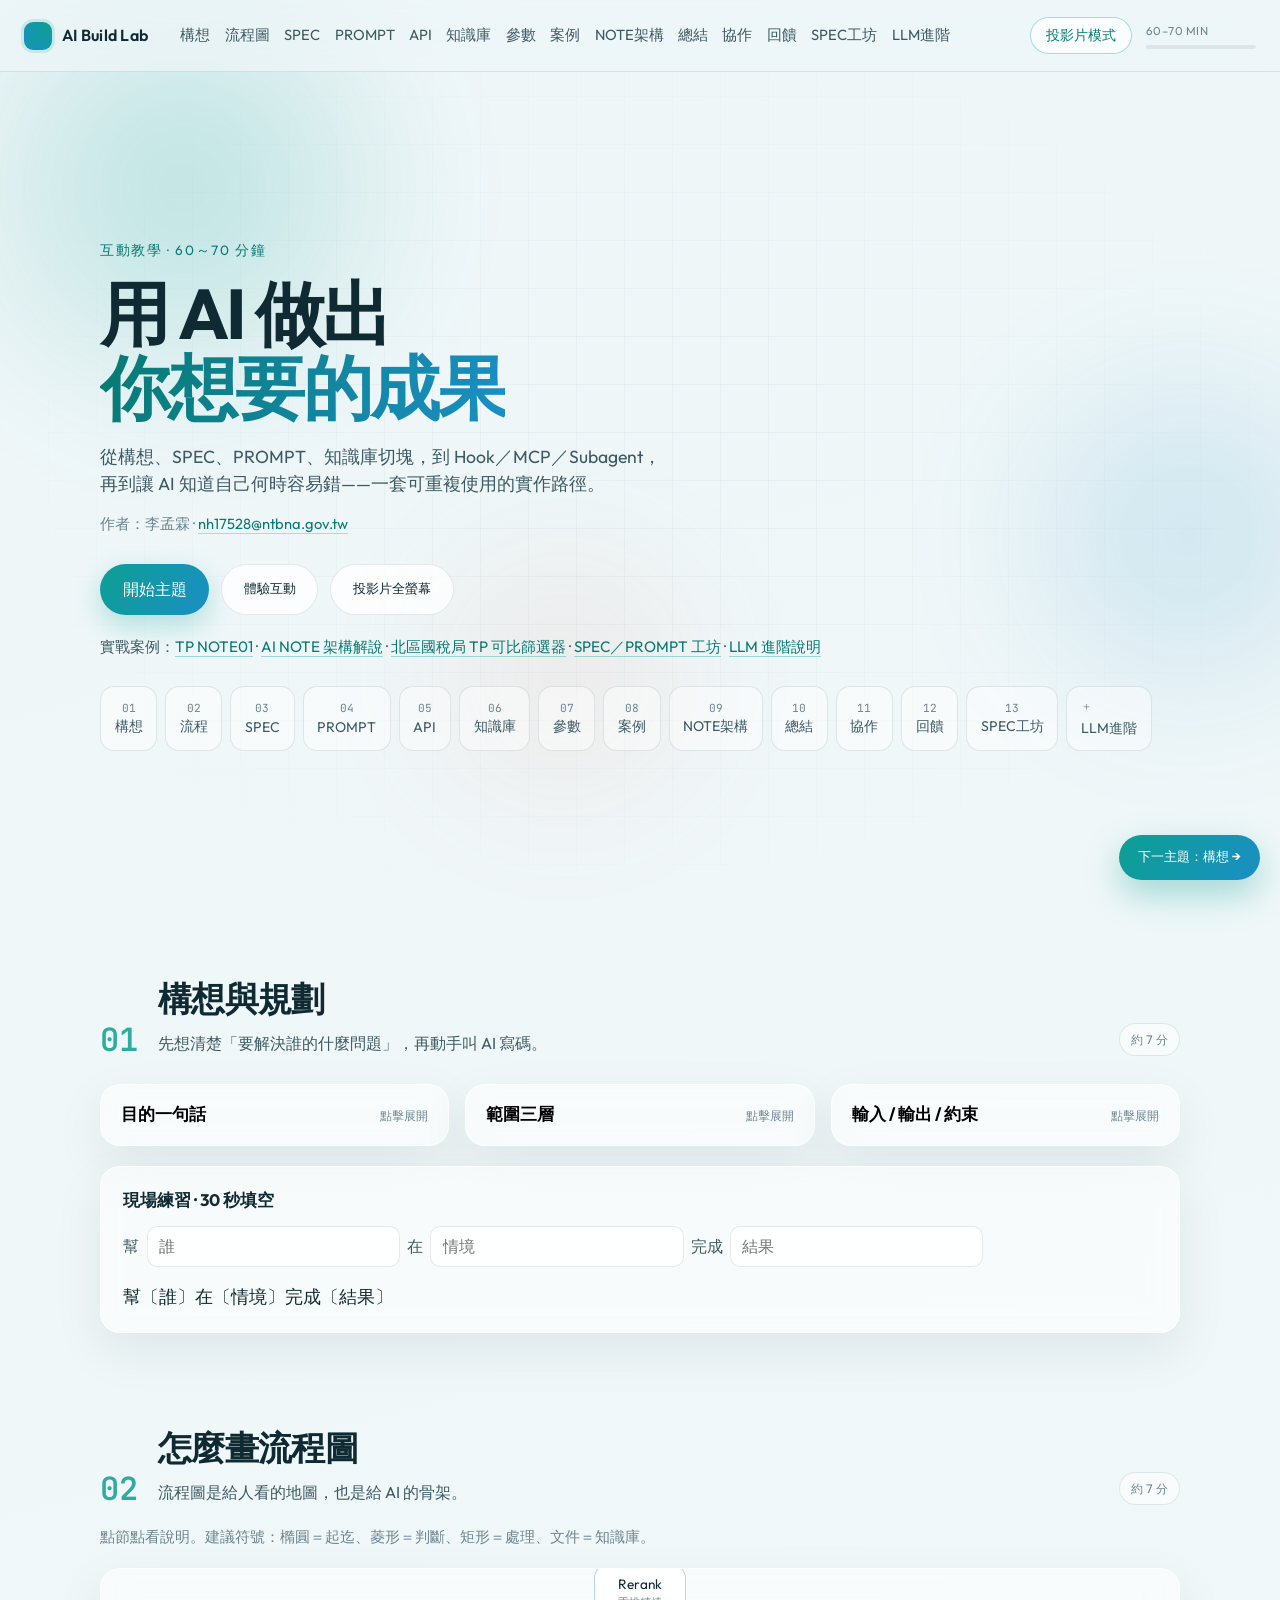
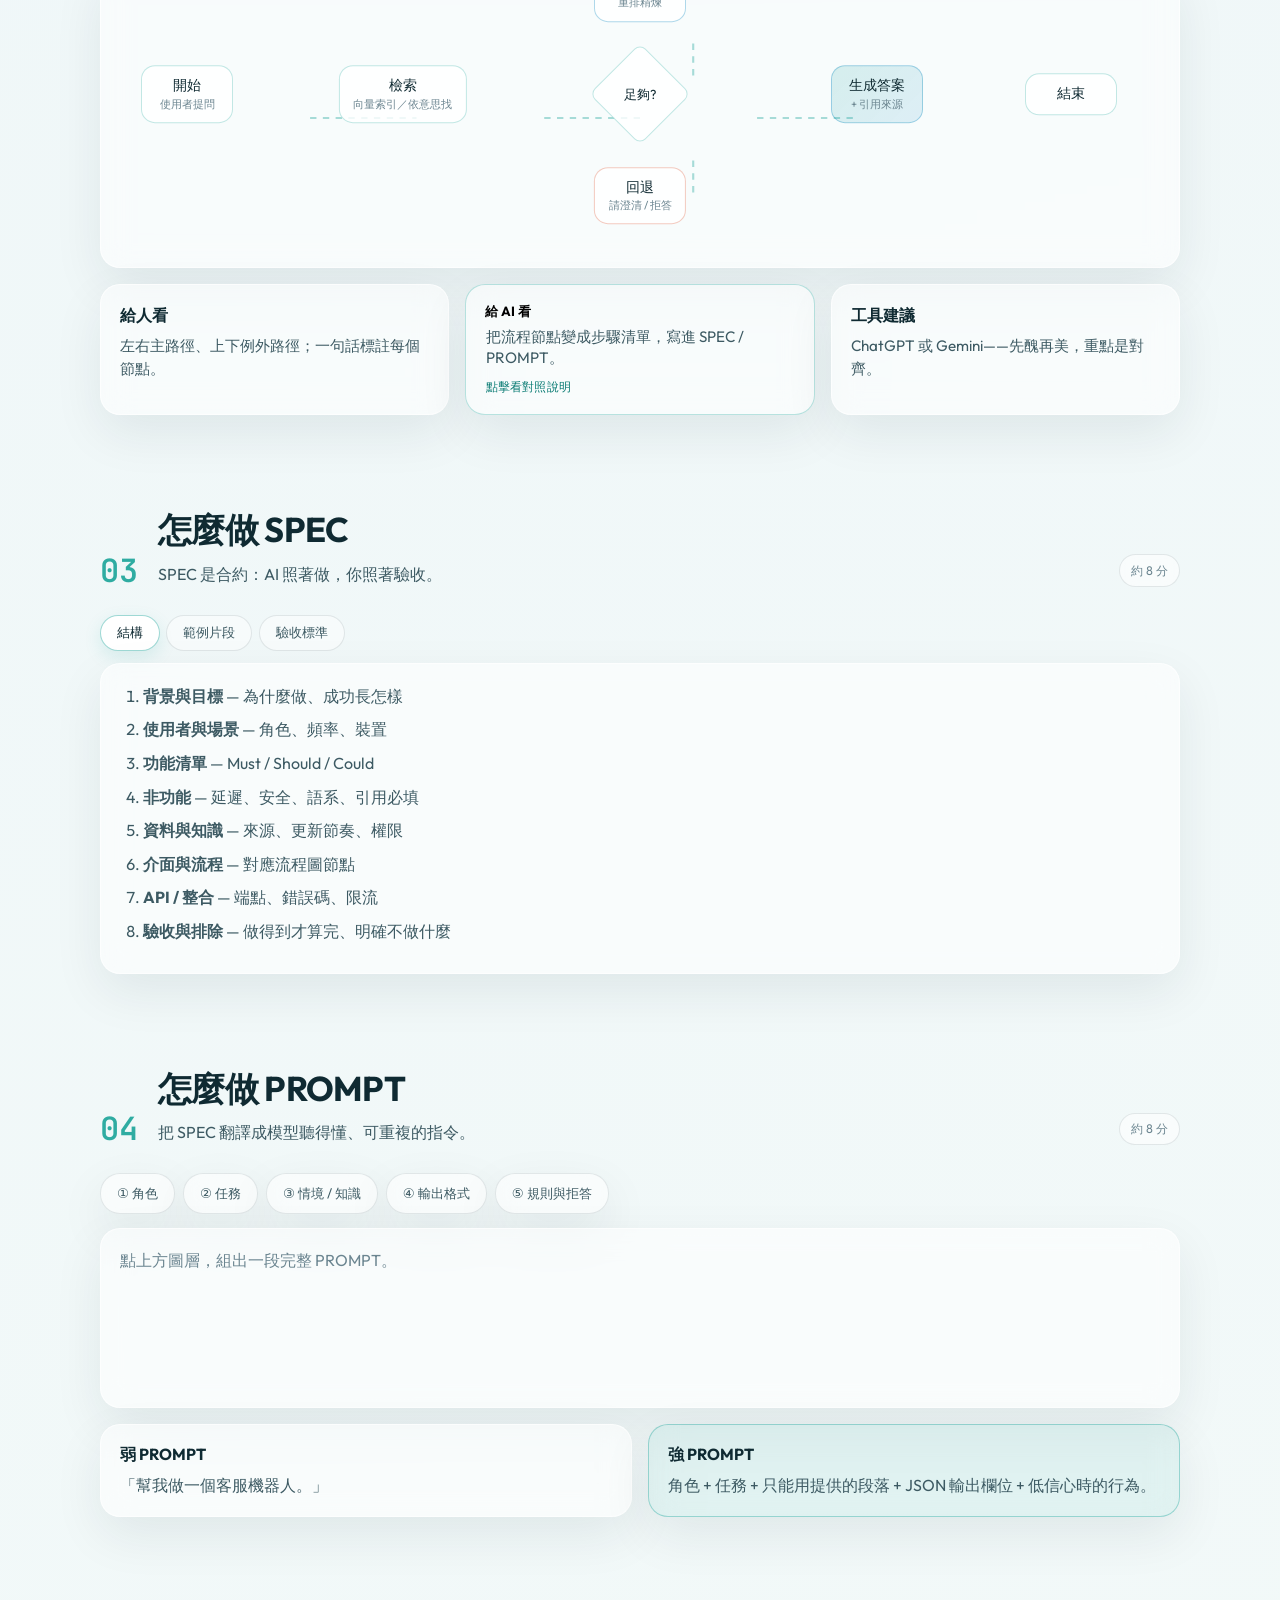
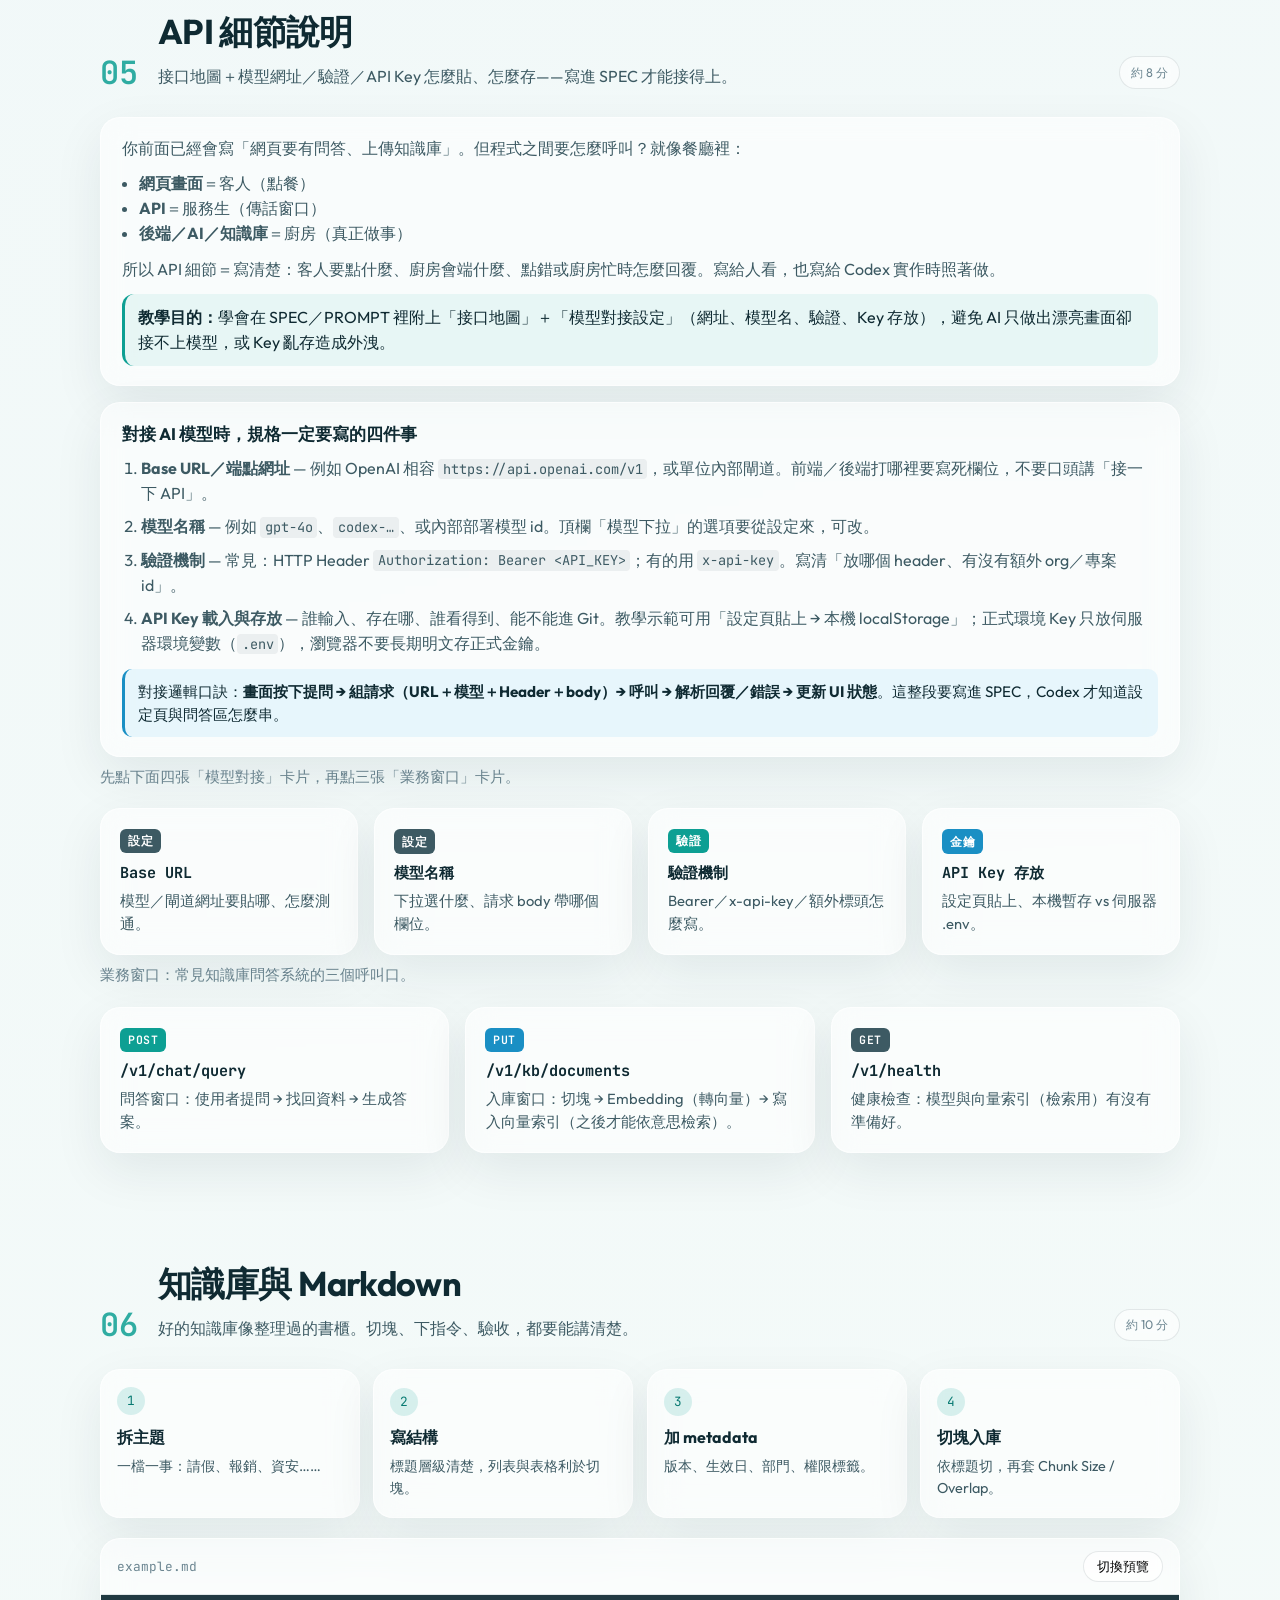
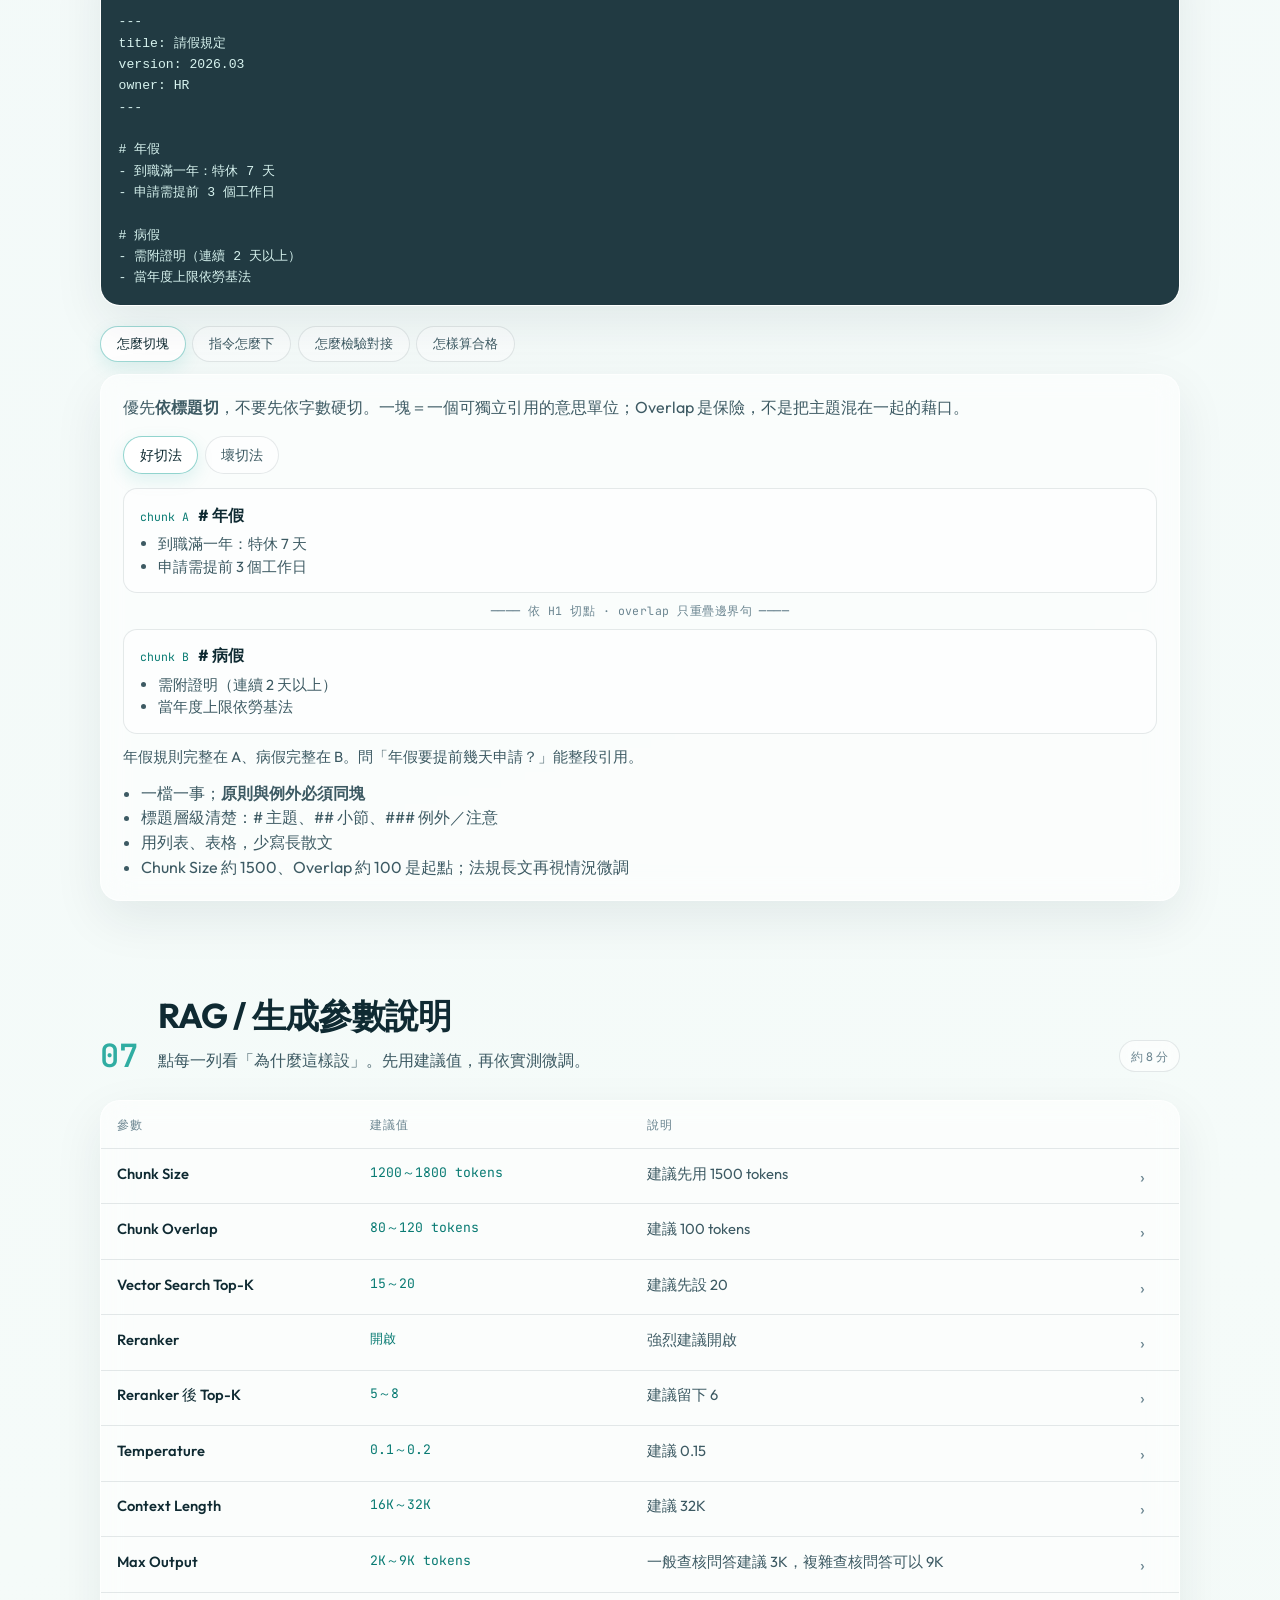
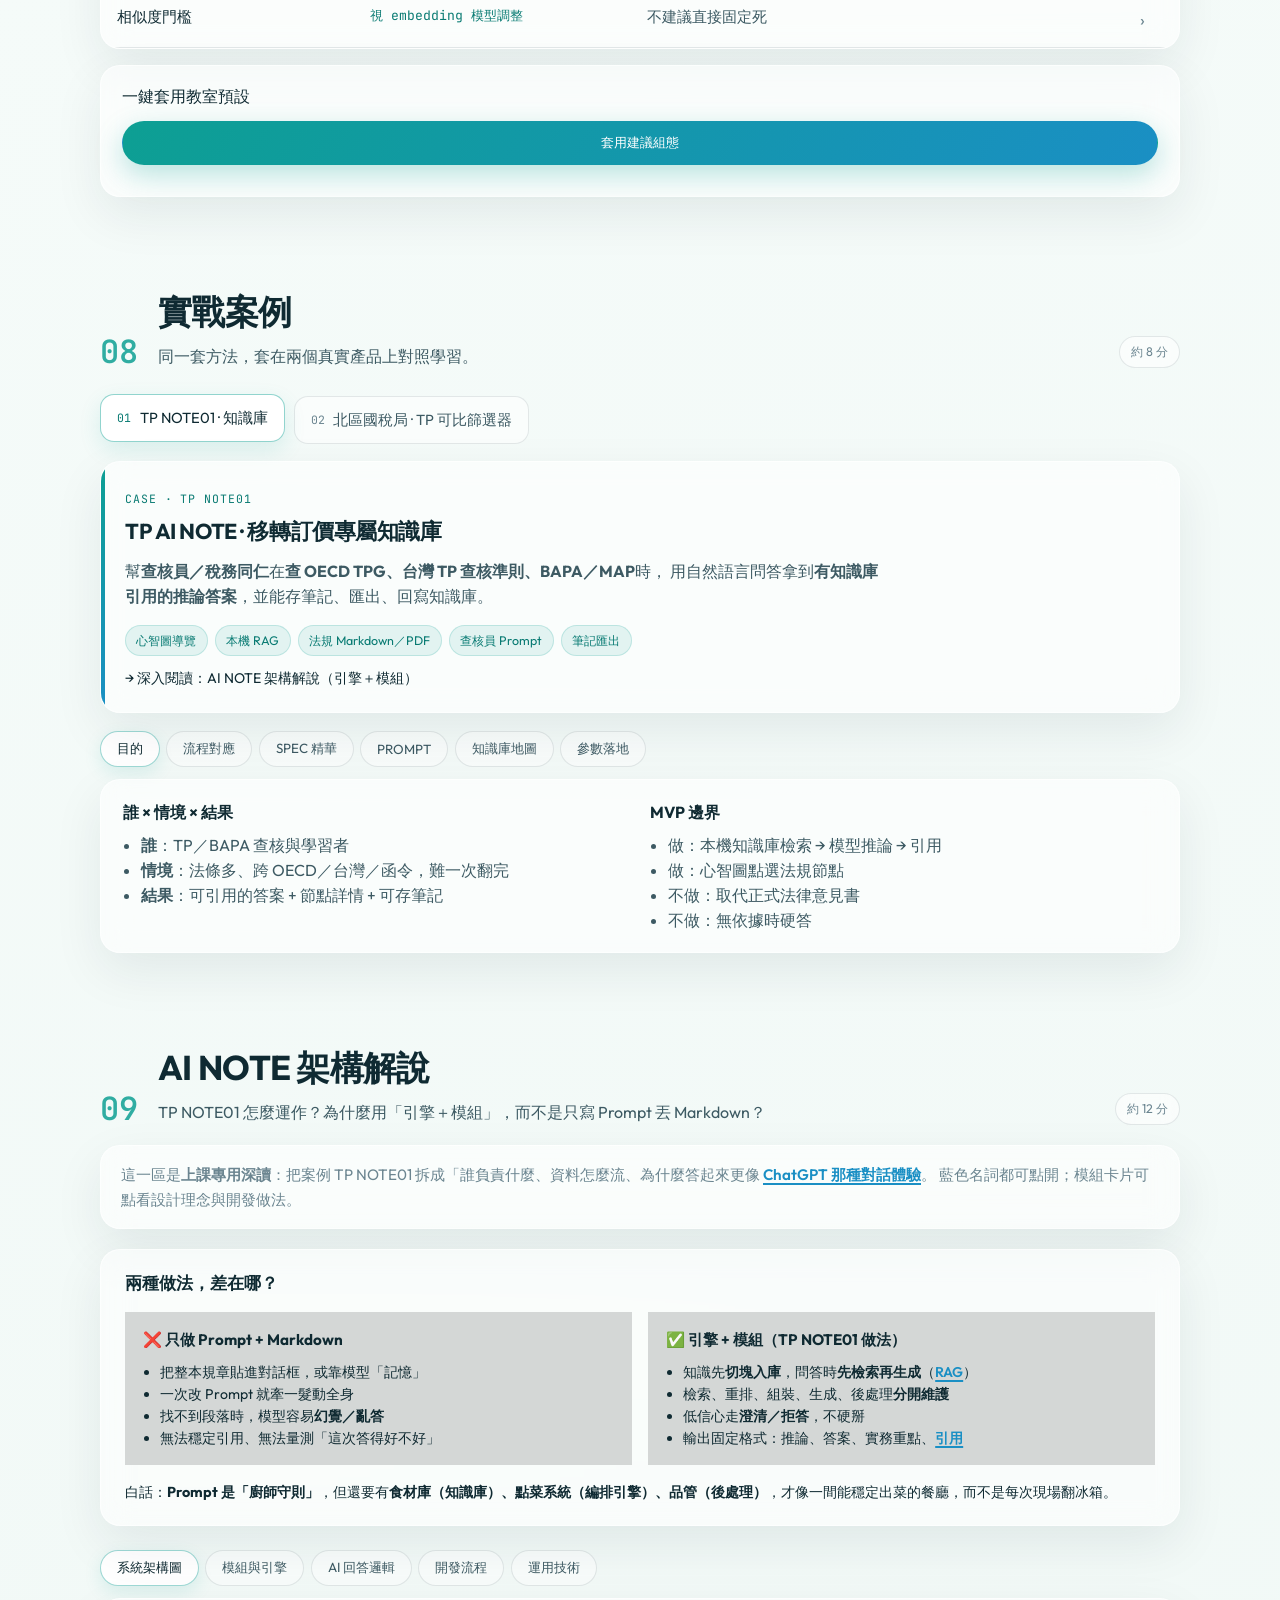
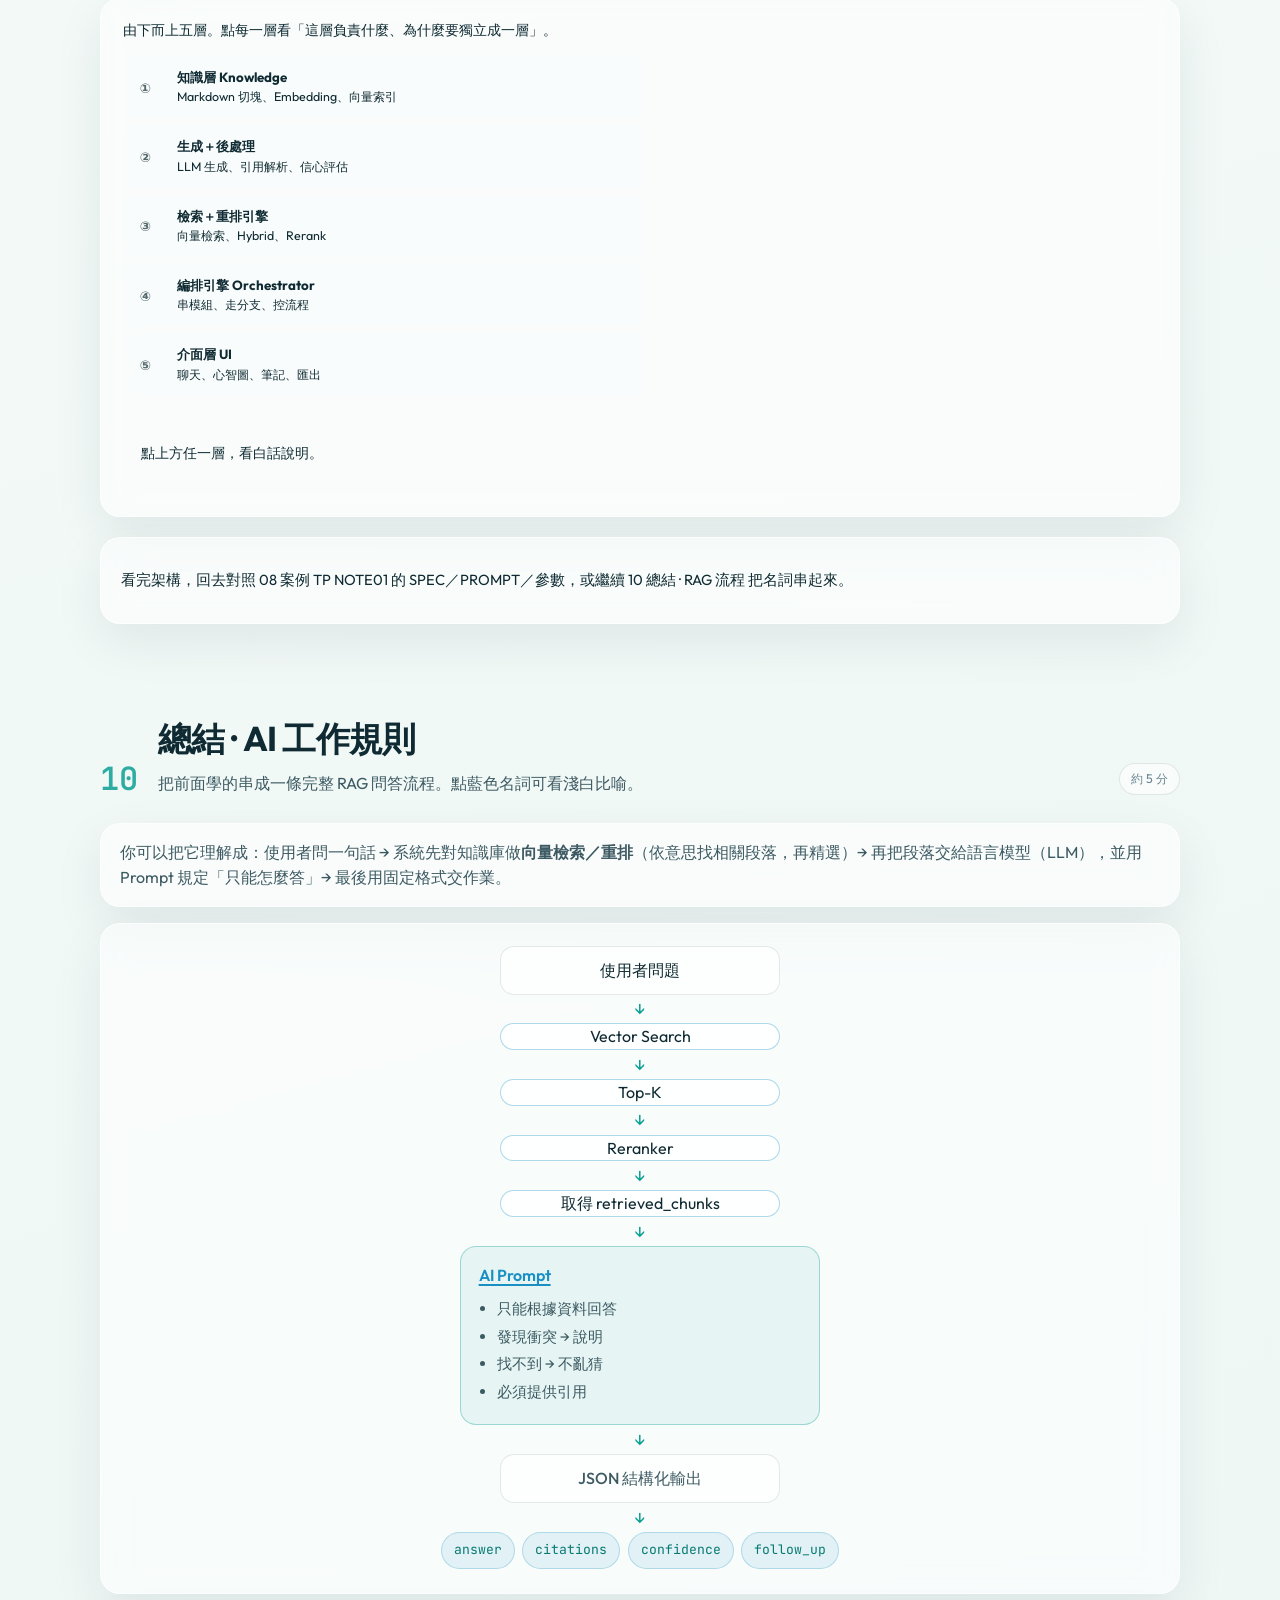
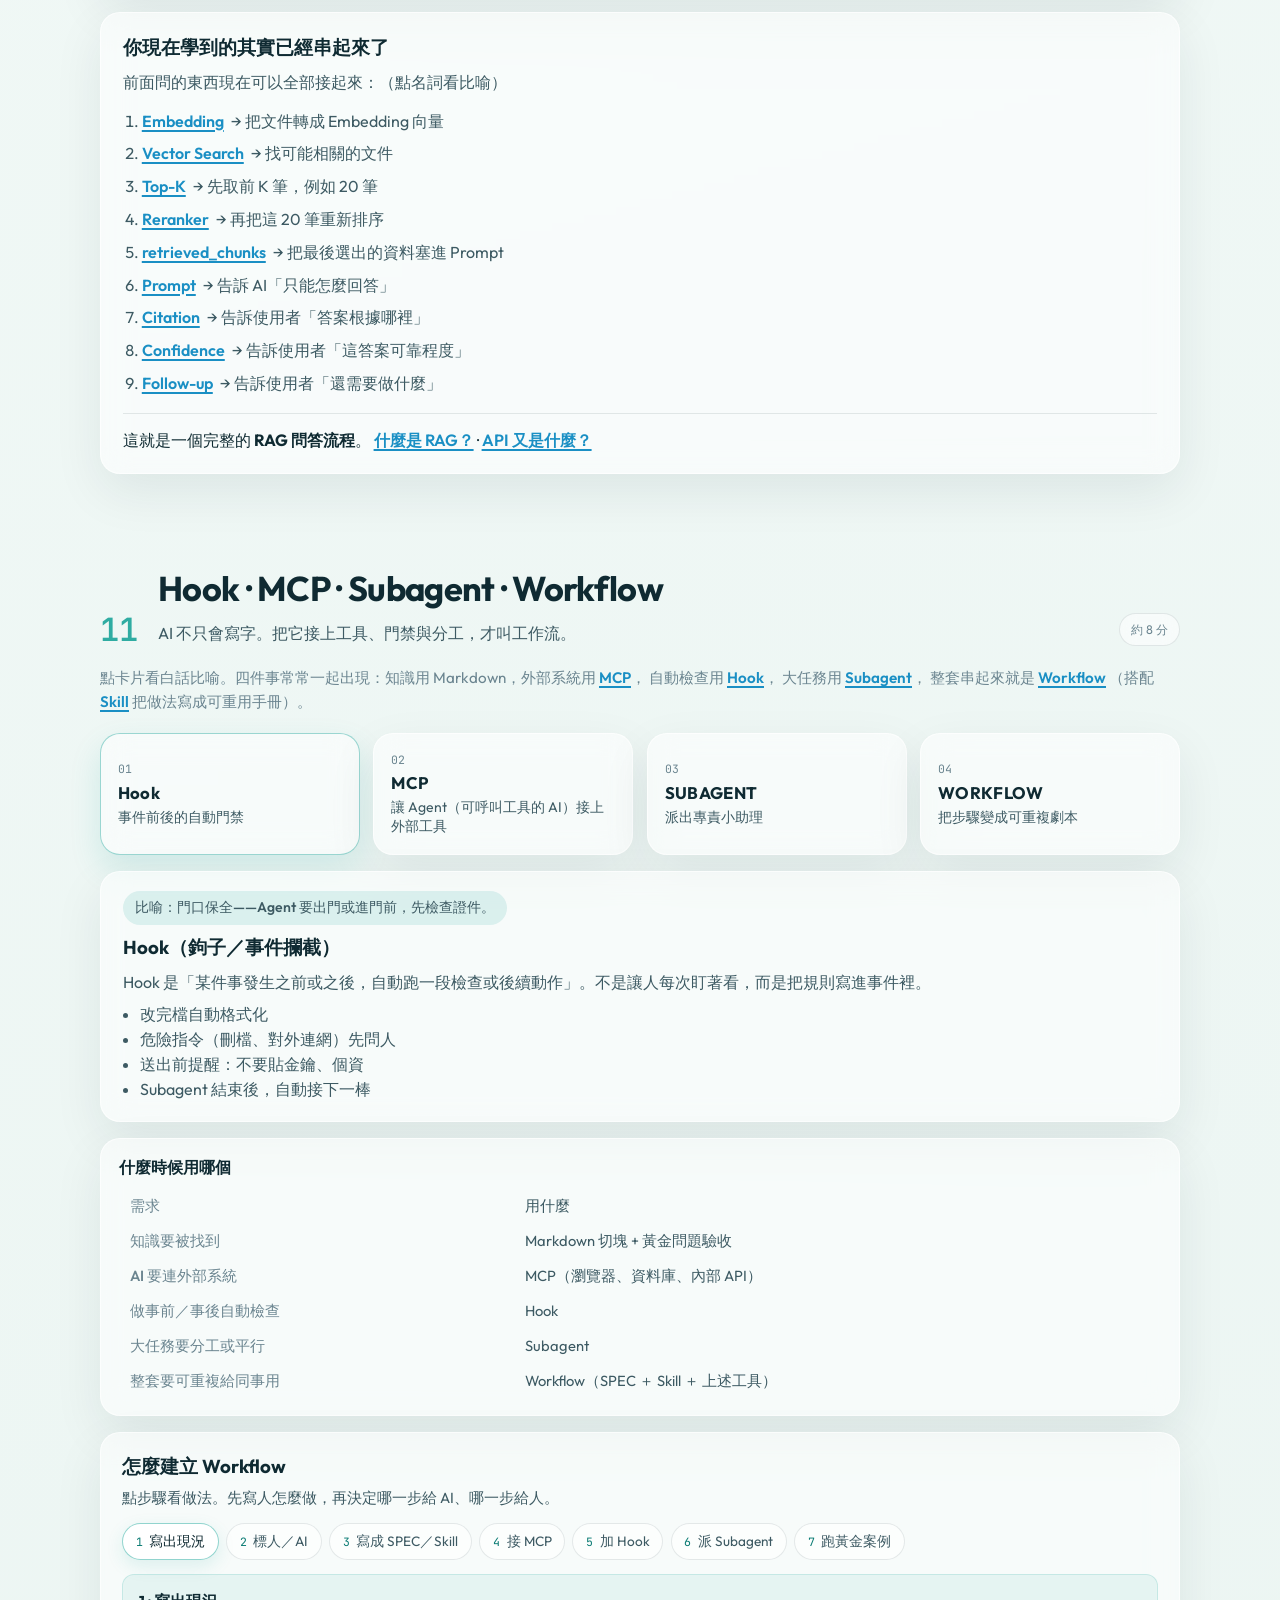
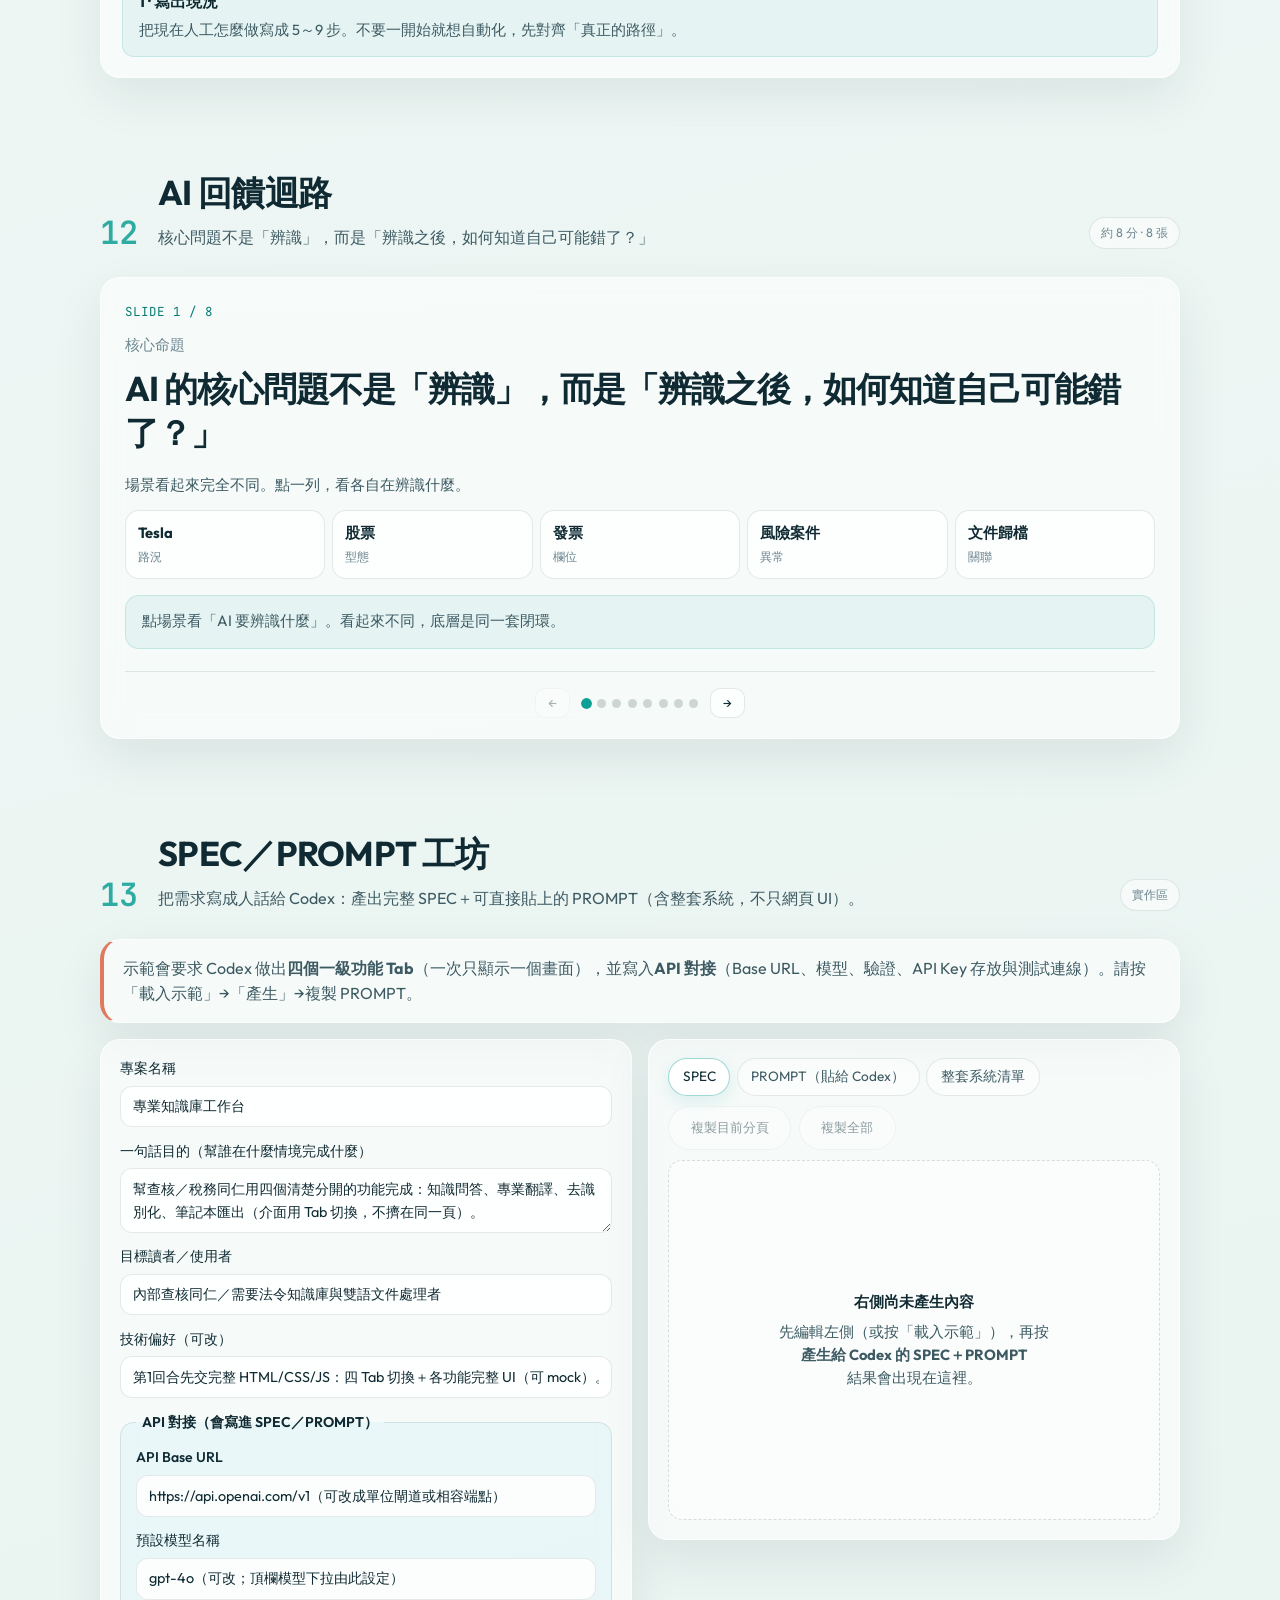
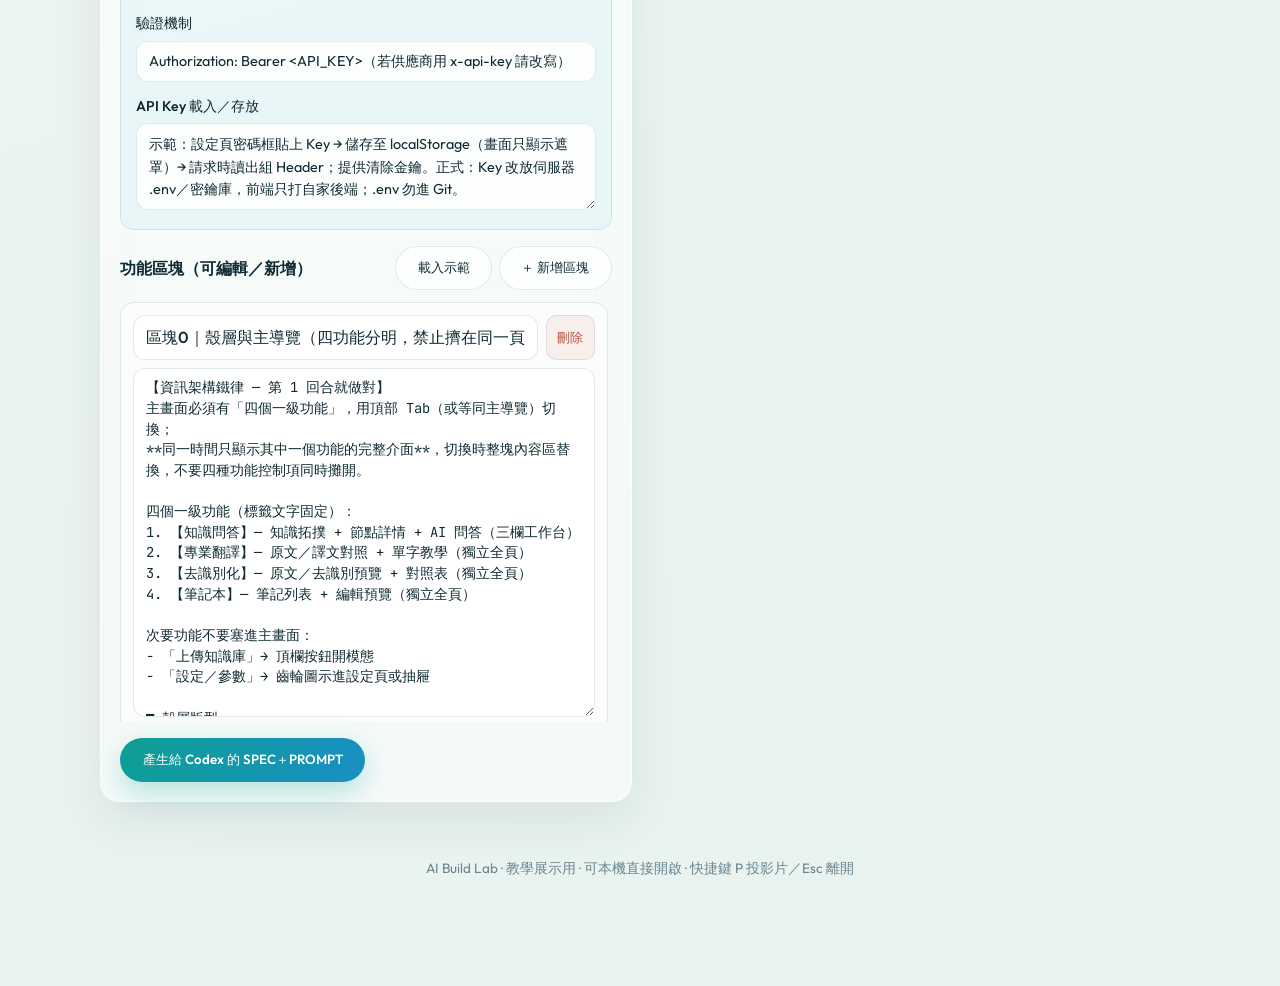
==== commit d08d28cd: "Add AI NOTE architecture teaching section for TP NOTE01. Explain engine/module design, answer pipeli" ====
--- a/index.html
+++ b/index.html
@@ -8,7 +8,7 @@
   <link rel="preconnect" href="https://fonts.googleapis.com" />
   <link rel="preconnect" href="https://fonts.gstatic.com" crossorigin />
   <link href="https://fonts.googleapis.com/css2?family=JetBrains+Mono:wght@400;500;600&family=Outfit:wght@300;400;500;600;700&display=swap" rel="stylesheet" />
-  <link rel="stylesheet" href="css/styles.css?v=codex-1" />
+  <link rel="stylesheet" href="css/styles.css?v=codex-2" />
 </head>
 <body>
   <div class="bg-layer" aria-hidden="true">
@@ -35,6 +35,7 @@
       <li><a href="#kb">知識庫</a></li>
       <li><a href="#params">參數</a></li>
       <li><a href="#case">案例</a></li>
+      <li><a href="#ainote">NOTE架構</a></li>
       <li><a href="#summary">總結</a></li>
       <li><a href="#collab">協作</a></li>
       <li><a href="#loop">回饋</a></li>
@@ -68,7 +69,7 @@
           <button class="btn btn-ghost" id="demoPulse" type="button">體驗互動</button>
           <button class="btn btn-ghost" id="heroDeck" type="button">投影片全螢幕</button>
         </div>
-        <p class="hero-case-hint reveal">實戰案例：<a href="#case">TP NOTE01</a> · <a href="#case" data-case-jump="comparable">北區國稅局 TP 可比篩選器</a> · <a href="#workshop">SPEC／PROMPT 工坊</a> · <a href="llm.html">LLM 進階說明</a></p>
+        <p class="hero-case-hint reveal">實戰案例：<a href="#case">TP NOTE01</a> · <a href="#ainote">AI NOTE 架構解說</a> · <a href="#case" data-case-jump="comparable">北區國稅局 TP 可比篩選器</a> · <a href="#workshop">SPEC／PROMPT 工坊</a> · <a href="llm.html">LLM 進階說明</a></p>
         <div class="path-strip reveal" id="pathStrip">
           <button class="path-node active" data-target="plan"><span>01</span>構想</button>
           <button class="path-node" data-target="flow"><span>02</span>流程</button>
@@ -78,10 +79,11 @@
           <button class="path-node" data-target="kb"><span>06</span>知識庫</button>
           <button class="path-node" data-target="params"><span>07</span>參數</button>
           <button class="path-node" data-target="case"><span>08</span>案例</button>
-          <button class="path-node" data-target="summary"><span>09</span>總結</button>
-          <button class="path-node" data-target="collab"><span>10</span>協作</button>
-          <button class="path-node" data-target="loop"><span>11</span>回饋</button>
-          <button class="path-node" data-target="workshop"><span>12</span>SPEC工坊</button>
+          <button class="path-node" data-target="ainote"><span>09</span>NOTE架構</button>
+          <button class="path-node" data-target="summary"><span>10</span>總結</button>
+          <button class="path-node" data-target="collab"><span>11</span>協作</button>
+          <button class="path-node" data-target="loop"><span>12</span>回饋</button>
+          <button class="path-node" data-target="workshop"><span>13</span>SPEC工坊</button>
           <a class="path-node path-node-link" href="llm.html"><span>＋</span>LLM進階</a>
         </div>
       </div>
@@ -711,6 +713,7 @@
             <span>查核員 Prompt</span>
             <span>筆記匯出</span>
           </div>
+          <p class="case-arch-link"><a href="#ainote">→ 深入閱讀：AI NOTE 架構解說（引擎＋模組）</a></p>
         </div>
 
         <div class="case-tabs" id="caseTabs">
@@ -904,10 +907,208 @@
       </div>
     </section>
 
-    <!-- 09 SUMMARY: AI 工作規則 -->
+    <!-- 09 AI NOTE ARCHITECTURE -->
+    <section class="section" id="ainote" data-minutes="12">
+      <div class="section-head">
+        <span class="section-num">09</span>
+        <div>
+          <h2>AI NOTE 架構解說</h2>
+          <p>TP NOTE01 怎麼運作？為什麼用「引擎＋模組」，而不是只寫 Prompt 丟 Markdown？</p>
+        </div>
+        <span class="min-badge">約 12 分</span>
+      </div>
+
+      <p class="section-note ainote-lead glass">
+        這一區是<strong>上課專用深讀</strong>：把案例 TP NOTE01 拆成「誰負責什麼、資料怎麼流、為什麼答起來更像
+        <button type="button" class="term-btn term-inline" data-term="chatgpt-like">ChatGPT 那種對話體驗</button>。
+        藍色名詞都可點開；模組卡片可點看設計理念與開發做法。
+      </p>
+
+      <div class="ainote-compare glass">
+        <h3>兩種做法，差在哪？</h3>
+        <div class="ainote-compare-grid">
+          <article class="ainote-compare-card warn">
+            <h4>❌ 只做 Prompt + Markdown</h4>
+            <ul>
+              <li>把整本規章貼進對話框，或靠模型「記憶」</li>
+              <li>一次改 Prompt 就牽一髮動全身</li>
+              <li>找不到段落時，模型容易<strong>幻覺／亂答</strong></li>
+              <li>無法穩定引用、無法量測「這次答得好不好」</li>
+            </ul>
+          </article>
+          <article class="ainote-compare-card ok">
+            <h4>✅ 引擎 + 模組（TP NOTE01 做法）</h4>
+            <ul>
+              <li>知識先<strong>切塊入庫</strong>，問答時<strong>先檢索再生成</strong>（<button type="button" class="term-btn term-inline" data-term="rag">RAG</button>）</li>
+              <li>檢索、重排、組裝、生成、後處理<strong>分開維護</strong></li>
+              <li>低信心走<strong>澄清／拒答</strong>，不硬掰</li>
+              <li>輸出固定格式：推論、答案、實務重點、<button type="button" class="term-btn term-inline" data-term="citation">引用</button></li>
+            </ul>
+          </article>
+        </div>
+        <p class="ainote-compare-footer">白話：<strong>Prompt 是「廚師守則」</strong>，但還要有<strong>食材庫（知識庫）、點菜系統（編排引擎）、品管（後處理）</strong>，才像一間能穩定出菜的餐廳，而不是每次現場翻冰箱。</p>
+      </div>
+
+      <div class="ainote-tabs" id="ainoteTabs">
+        <div class="tab-list" role="tablist" aria-label="AI NOTE 架構分頁">
+          <button role="tab" aria-selected="true" data-tab="arch-layers">系統架構圖</button>
+          <button role="tab" aria-selected="false" data-tab="arch-modules">模組與引擎</button>
+          <button role="tab" aria-selected="false" data-tab="arch-answer">AI 回答邏輯</button>
+          <button role="tab" aria-selected="false" data-tab="arch-dev">開發流程</button>
+          <button role="tab" aria-selected="false" data-tab="arch-tech">運用技術</button>
+        </div>
+        <div class="tab-panels glass">
+          <!-- 系統架構圖 -->
+          <div class="tab-panel active" data-panel="arch-layers">
+            <p class="panel-intro">由下而上五層。點每一層看「這層負責什麼、為什麼要獨立成一層」。</p>
+            <div class="ainote-stack" id="ainoteStack">
+              <button type="button" class="ainote-layer" data-arch-pop="layer-ui">
+                <span class="ainote-layer-num">⑤</span>
+                <span class="ainote-layer-body"><strong>介面層 UI</strong><small>聊天、心智圖、筆記、匯出</small></span>
+              </button>
+              <button type="button" class="ainote-layer" data-arch-pop="layer-orchestrator">
+                <span class="ainote-layer-num">④</span>
+                <span class="ainote-layer-body"><strong>編排引擎 Orchestrator</strong><small>串模組、走分支、控流程</small></span>
+              </button>
+              <button type="button" class="ainote-layer" data-arch-pop="layer-retrieval">
+                <span class="ainote-layer-num">③</span>
+                <span class="ainote-layer-body"><strong>檢索＋重排引擎</strong><small>向量檢索、Hybrid、Rerank</small></span>
+              </button>
+              <button type="button" class="ainote-layer" data-arch-pop="layer-generation">
+                <span class="ainote-layer-num">②</span>
+                <span class="ainote-layer-body"><strong>生成＋後處理</strong><small>LLM 生成、引用解析、信心評估</small></span>
+              </button>
+              <button type="button" class="ainote-layer primary" data-arch-pop="layer-knowledge">
+                <span class="ainote-layer-num">①</span>
+                <span class="ainote-layer-body"><strong>知識層 Knowledge</strong><small>Markdown 切塊、Embedding、向量索引</small></span>
+              </button>
+            </div>
+            <aside class="ainote-layer-detail" id="ainoteLayerDetail">
+              <p>點上方任一層，右側會顯示白話說明；也可點開完整流程圖。</p>
+            </aside>
+          </div>
+
+          <!-- 模組與引擎 -->
+          <div class="tab-panel" data-panel="arch-modules">
+            <p class="panel-intro">每個模組只做一件事。改一個模組，不必整包 Prompt 重寫。</p>
+            <div class="ainote-module-grid">
+              <button type="button" class="ainote-module" data-arch-pop="mod-ingest">
+                <strong>入庫模組 Ingest</strong>
+                <span>Markdown／PDF → 切塊 → 向量化</span>
+              </button>
+              <button type="button" class="ainote-module" data-arch-pop="mod-retrieval">
+                <strong>檢索引擎 Retrieval</strong>
+                <span>依意思找段落 + 關鍵字補漏</span>
+              </button>
+              <button type="button" class="ainote-module" data-arch-pop="mod-rerank">
+                <strong>重排引擎 Rerank</strong>
+                <span>Top-K 20 → 精選 6 段</span>
+              </button>
+              <button type="button" class="ainote-module" data-arch-pop="mod-context">
+                <strong>Context 組裝</strong>
+                <span>塞進 Prompt、控 Token 預算</span>
+              </button>
+              <button type="button" class="ainote-module" data-arch-pop="mod-prompt">
+                <strong>Prompt 模板</strong>
+                <span>角色、格式、禁則、查核語氣</span>
+              </button>
+              <button type="button" class="ainote-module" data-arch-pop="mod-generate">
+                <strong>生成引擎 Generation</strong>
+                <span>呼叫 LLM、串流輸出</span>
+              </button>
+              <button type="button" class="ainote-module" data-arch-pop="mod-post">
+                <strong>後處理 Post-process</strong>
+                <span>引用對照、信心、拒答</span>
+              </button>
+              <button type="button" class="ainote-module" data-arch-pop="mod-notes">
+                <strong>筆記／匯出模組</strong>
+                <span>存筆記、Word／PDF、回寫</span>
+              </button>
+            </div>
+          </div>
+
+          <!-- AI 回答邏輯 -->
+          <div class="tab-panel" data-panel="arch-answer">
+            <p class="panel-intro">使用者按下送出後，<strong>不是</strong>直接把問題丟給模型。而是走下面這條「引擎管線」。點節點看細節。</p>
+            <div class="ainote-flow-board glass" id="ainoteFlowBoard">
+              <svg class="flow-lines ainote-flow-lines" viewBox="0 0 900 320" preserveAspectRatio="xMidYMid meet" aria-hidden="true">
+                <path d="M80 160 H170" /><path d="M270 160 H360" /><path d="M460 160 H550" />
+                <path d="M650 160 H740" /><path d="M400 70 V100" /><path d="M400 220 V250" />
+              </svg>
+              <button class="flow-node" data-arch-flow="q" style="--x:6%;--y:44%">① 問題<br /><small>＋心智圖上下文</small></button>
+              <button class="flow-node" data-arch-flow="retrieve" style="--x:22%;--y:44%">② 檢索<br /><small>向量 + Hybrid</small></button>
+              <button class="flow-node" data-arch-flow="rerank" style="--x:38%;--y:44%">③ 重排<br /><small>20 → 6</small></button>
+              <button class="flow-node diamond" data-arch-flow="gate" style="--x:52%;--y:44%"><span class="diamond-label">④ 足夠?</span></button>
+              <button class="flow-node warn" data-arch-flow="fallback" style="--x:52%;--y:78%">澄清／拒答</button>
+              <button class="flow-node" data-arch-flow="assemble" style="--x:52%;--y:10%">組裝 Context</button>
+              <button class="flow-node primary" data-arch-flow="generate" style="--x:68%;--y:44%">⑤ 生成<br /><small>LLM + Prompt</small></button>
+              <button class="flow-node" data-arch-flow="post" style="--x:84%;--y:44%">⑥ 後處理<br /><small>引用＋信心</small></button>
+            </div>
+            <aside class="ainote-flow-detail glass" id="ainoteFlowDetail">
+              <h4>點流程節點</h4>
+              <p>這裡會顯示該步驟的白話說明與 TP NOTE01 實作對照。</p>
+            </aside>
+            <div class="ainote-chatgpt glass">
+              <h4>為什麼這樣更像 ChatGPT？</h4>
+              <ul class="check-list">
+                <li><strong>先找資料再答</strong>：ChatGPT 有龐大訓練；我們用 <button type="button" class="term-btn term-inline" data-term="rag">RAG</button> 補「單位專屬知識」</li>
+                <li><strong>多輪上下文</strong>：編排引擎保留對話歷史，但<strong>每輪仍重新檢索</strong>，避免舊答案污染</li>
+                <li><strong>結構化輸出</strong>：推論→正式回答→實務→引用，比一大段文字更好核對</li>
+                <li><strong>會說不知道</strong>：門檻不足就澄清，這是專業查核系統的必備，不是 bug</li>
+                <li><strong>可調參</strong>：Temperature、Top-K、Chunk 都可依黃金題調，不是賭一次 Prompt</li>
+              </ul>
+              <button type="button" class="btn btn-ghost" data-arch-pop="chatgpt-compare">看「只有 Prompt」vs「引擎管線」對照表 →</button>
+            </div>
+          </div>
+
+          <!-- 開發流程 -->
+          <div class="tab-panel" data-panel="arch-dev">
+            <p class="panel-intro">從零到 TP NOTE01，建議照這條路走。點步驟看「這步要交付什麼、怎麼驗收」。</p>
+            <ol class="ainote-dev-steps" id="ainoteDevSteps">
+              <li><button type="button" data-arch-pop="dev-1"><strong>1 · 構想＋SPEC</strong><span>誰、情境、輸入輸出、不做什麼</span></button></li>
+              <li><button type="button" data-arch-pop="dev-2"><strong>2 · 知識庫地圖</strong><span>OECD、台灣準則、BAPA…分檔切塊</span></button></li>
+              <li><button type="button" data-arch-pop="dev-3"><strong>3 · 入庫管線</strong><span>Chunk、Overlap、Embedding、索引</span></button></li>
+              <li><button type="button" data-arch-pop="dev-4"><strong>4 · 檢索＋重排</strong><span>Top-K、Rerank、相似度門檻</span></button></li>
+              <li><button type="button" data-arch-pop="dev-5"><strong>5 · Prompt 模板</strong><span>角色、格式、禁則、查核語氣</span></button></li>
+              <li><button type="button" data-arch-pop="dev-6"><strong>6 · API 串接</strong><span>chat/query、ingest、health</span></button></li>
+              <li><button type="button" data-arch-pop="dev-7"><strong>7 · UI 模組</strong><span>聊天、心智圖、筆記、匯出</span></button></li>
+              <li><button type="button" data-arch-pop="dev-8"><strong>8 · 黃金題驗收</strong><span>避風港、BAPA、可比法…能引用</span></button></li>
+              <li><button type="button" data-arch-pop="dev-9"><strong>9 · 部署＋回饋</strong><span>本機／內網、錯誤案例回寫</span></button></li>
+            </ol>
+            <button type="button" class="btn btn-primary" data-arch-pop="dev-full">看完整開發流程圖 →</button>
+          </div>
+
+          <!-- 運用技術 -->
+          <div class="tab-panel" data-panel="arch-tech">
+            <p class="panel-intro">技術可以替換，但<strong>分層不變</strong>。點標籤看白話說明。</p>
+            <div class="ainote-tech-grid">
+              <button type="button" class="ainote-tech term-btn" data-term="frontend-stack"><strong>前端</strong><span>React／Vite、心智圖、聊天 UI</span></button>
+              <button type="button" class="ainote-tech term-btn" data-term="backend-api"><strong>後端 API</strong><span>FastAPI／Node、REST 問答窗口</span></button>
+              <button type="button" class="ainote-tech term-btn" data-term="embedding-model"><strong>Embedding 模型</strong><span>文字→向量，檢索的地基</span></button>
+              <button type="button" class="ainote-tech term-btn" data-term="vector-db"><strong>向量索引</strong><span>Chroma／pgvector／本機索引</span></button>
+              <button type="button" class="ainote-tech term-btn" data-term="reranker"><strong>Reranker</strong><span>交叉編碼重排，品質關鍵</span></button>
+              <button type="button" class="ainote-tech term-btn" data-term="llm-api"><strong>LLM API</strong><span>OpenAI 相容／Azure／內部閘道</span></button>
+              <button type="button" class="ainote-tech term-btn" data-term="markdown-kb"><strong>Markdown 知識庫</strong><span>法規原文、metadata、版本</span></button>
+              <button type="button" class="ainote-tech term-btn" data-term="orchestrator"><strong>編排引擎</strong><span>串檢索→生成→後處理</span></button>
+            </div>
+            <table class="mini-table ainote-tech-table">
+              <tr><th>TP NOTE01 實機組態</th><td>本機 RAG · Chunk 3K · Top-K 20 → Rerank 6 · Temp 0.15 · Max 6K</td></tr>
+              <tr><th>教室建議起點</th><td>Chunk 1500 · 一般輸出 3K · 複雜查核 9K（見 <a href="#params">參數區</a>）</td></tr>
+              <tr><th>部署</th><td>前端 Vercel／內網；知識庫與向量索引可本機或單位伺服器</td></tr>
+            </table>
+          </div>
+        </div>
+      </div>
+
+      <div class="ainote-cta glass">
+        <p>看完架構，回去對照 <a href="#case">08 案例 TP NOTE01</a> 的 SPEC／PROMPT／參數，或繼續 <a href="#summary">10 總結 · RAG 流程</a> 把名詞串起來。</p>
+      </div>
+    </section>
+
+    <!-- 10 SUMMARY: AI 工作規則 -->
     <section class="section" id="summary" data-minutes="5">
       <div class="section-head">
-        <span class="section-num">09</span>
+        <span class="section-num">10</span>
         <div>
           <h2>總結 · AI 工作規則</h2>
           <p>把前面學的串成一條完整 RAG 問答流程。點藍色名詞可看淺白比喻。</p>
@@ -997,10 +1198,10 @@
       </div>
     </section>
 
-    <!-- 10 COLLAB: Hook / MCP / SUBAGENT / WORKFLOW -->
+    <!-- 11 COLLAB: Hook / MCP / SUBAGENT / WORKFLOW -->
     <section class="section" id="collab" data-minutes="8">
       <div class="section-head">
-        <span class="section-num">10</span>
+        <span class="section-num">11</span>
         <div>
           <h2>Hook · MCP · Subagent · Workflow</h2>
           <p>AI 不只會寫字。把它接上工具、門禁與分工，才叫工作流。</p>
@@ -1082,10 +1283,10 @@
       </div>
     </section>
 
-    <!-- 11 LOOP: AI Feedback Loop -->
+    <!-- 12 LOOP: AI Feedback Loop -->
     <section class="section" id="loop" data-minutes="8">
       <div class="section-head">
-        <span class="section-num">11</span>
+        <span class="section-num">12</span>
         <div>
           <h2>AI 回饋迴路</h2>
           <p>核心問題不是「辨識」，而是「辨識之後，如何知道自己可能錯了？」</p>
@@ -1252,10 +1453,10 @@
       </div>
     </section>
 
-    <!-- 12 SPEC WORKSHOP -->
+    <!-- 13 SPEC WORKSHOP -->
     <section class="section" id="workshop" data-minutes="8">
       <div class="section-head">
-        <span class="section-num">12</span>
+        <span class="section-num">13</span>
         <div>
           <h2>SPEC／PROMPT 工坊</h2>
           <p>把需求寫成人話給 Codex：產出完整 SPEC＋可直接貼上的 PROMPT（含整套系統，不只網頁 UI）。</p>
@@ -1468,7 +1669,7 @@
     </div>
   </div>
 
-  <script src="js/app.js?v=codex-1"></script>
+  <script src="js/app.js?v=codex-2"></script>
   <script src="js/spec-workshop.js?v=codex-1"></script>
 </body>
 </html>
--- a/css/styles.css
+++ b/css/styles.css
@@ -3834,6 +3834,295 @@
   }
 }
 
+/* ---------- AI NOTE architecture section ---------- */
+.ainote-lead {
+  padding: 1rem 1.25rem;
+  margin-bottom: 1.25rem;
+  line-height: 1.65;
+}
+
+.ainote-compare {
+  padding: 1.25rem 1.5rem;
+  margin-bottom: 1.5rem;
+}
+
+.ainote-compare h3 {
+  margin: 0 0 1rem;
+  font-size: 1.05rem;
+}
+
+.ainote-compare-grid {
+  display: grid;
+  grid-template-columns: 1fr 1fr;
+  gap: 1rem;
+}
+
+.ainote-compare-card {
+  padding: 1rem 1.1rem;
+  border-radius: var(--radius-md);
+  border: 1px solid var(--border);
+  background: rgba(0, 0, 0, 0.15);
+}
+
+.ainote-compare-card.warn {
+  border-color: rgba(255, 120, 100, 0.35);
+}
+
+.ainote-compare-card.ok {
+  border-color: rgba(80, 200, 160, 0.35);
+}
+
+.ainote-compare-card h4 {
+  margin: 0 0 0.65rem;
+  font-size: 0.95rem;
+}
+
+.ainote-compare-card ul {
+  margin: 0;
+  padding-left: 1.1rem;
+  font-size: 0.88rem;
+  line-height: 1.55;
+}
+
+.ainote-compare-footer {
+  margin: 1rem 0 0;
+  font-size: 0.9rem;
+  line-height: 1.6;
+  color: var(--text-muted);
+}
+
+.ainote-tabs {
+  margin-bottom: 1.25rem;
+}
+
+.ainote-tabs .panel-intro {
+  margin: 0 0 1rem;
+  font-size: 0.9rem;
+  color: var(--text-muted);
+}
+
+.ainote-stack {
+  display: flex;
+  flex-direction: column-reverse;
+  gap: 0.5rem;
+  max-width: 520px;
+}
+
+.ainote-layer {
+  display: flex;
+  align-items: center;
+  gap: 0.85rem;
+  width: 100%;
+  text-align: left;
+  padding: 0.75rem 1rem;
+  border-radius: var(--radius-md);
+  border: 1px solid var(--border);
+  background: rgba(255, 255, 255, 0.03);
+  color: var(--text);
+  cursor: pointer;
+  transition: border-color 0.2s, background 0.2s;
+}
+
+.ainote-layer:hover,
+.ainote-layer.active {
+  border-color: var(--accent);
+  background: rgba(var(--accent-rgb), 0.08);
+}
+
+.ainote-layer.primary {
+  border-color: rgba(var(--accent-rgb), 0.45);
+}
+
+.ainote-layer-num {
+  font-family: var(--font-mono);
+  font-weight: 600;
+  opacity: 0.7;
+  min-width: 1.5rem;
+}
+
+.ainote-layer-body {
+  display: flex;
+  flex-direction: column;
+  gap: 0.15rem;
+}
+
+.ainote-layer-body small {
+  font-size: 0.78rem;
+  color: var(--text-muted);
+}
+
+.ainote-layer-detail,
+.ainote-flow-detail {
+  margin-top: 1rem;
+  padding: 1rem 1.1rem;
+  font-size: 0.9rem;
+  line-height: 1.6;
+}
+
+.ainote-hint {
+  margin-top: 0.5rem;
+  font-size: 0.82rem;
+  color: var(--text-muted);
+}
+
+.ainote-module-grid {
+  display: grid;
+  grid-template-columns: repeat(auto-fill, minmax(200px, 1fr));
+  gap: 0.65rem;
+}
+
+.ainote-module {
+  display: flex;
+  flex-direction: column;
+  gap: 0.35rem;
+  text-align: left;
+  padding: 0.85rem 1rem;
+  border-radius: var(--radius-md);
+  border: 1px solid var(--border);
+  background: rgba(0, 0, 0, 0.12);
+  color: var(--text);
+  cursor: pointer;
+  transition: border-color 0.2s;
+}
+
+.ainote-module:hover {
+  border-color: var(--accent);
+}
+
+.ainote-module span {
+  font-size: 0.78rem;
+  color: var(--text-muted);
+  line-height: 1.45;
+}
+
+.ainote-flow-board {
+  position: relative;
+  min-height: 280px;
+  margin-bottom: 1rem;
+}
+
+.ainote-flow-lines path {
+  stroke: rgba(var(--accent-rgb), 0.35);
+  stroke-width: 2;
+  fill: none;
+}
+
+.ainote-chatgpt {
+  margin-top: 1rem;
+  padding: 1rem 1.15rem;
+}
+
+.ainote-chatgpt h4 {
+  margin: 0 0 0.65rem;
+}
+
+.ainote-dev-steps {
+  list-style: none;
+  margin: 0 0 1rem;
+  padding: 0;
+  display: flex;
+  flex-direction: column;
+  gap: 0.45rem;
+}
+
+.ainote-dev-steps li button {
+  width: 100%;
+  text-align: left;
+  padding: 0.75rem 1rem;
+  border-radius: var(--radius-md);
+  border: 1px solid var(--border);
+  background: rgba(0, 0, 0, 0.1);
+  color: var(--text);
+  cursor: pointer;
+  display: flex;
+  flex-direction: column;
+  gap: 0.2rem;
+  transition: border-color 0.2s;
+}
+
+.ainote-dev-steps li button:hover {
+  border-color: var(--accent);
+}
+
+.ainote-dev-steps li button span {
+  font-size: 0.82rem;
+  color: var(--text-muted);
+  font-weight: 400;
+}
+
+.ainote-tech-grid {
+  display: grid;
+  grid-template-columns: repeat(auto-fill, minmax(180px, 1fr));
+  gap: 0.55rem;
+  margin-bottom: 1rem;
+}
+
+.ainote-tech {
+  display: flex;
+  flex-direction: column;
+  gap: 0.25rem;
+  text-align: left;
+  padding: 0.75rem 0.9rem;
+  border-radius: var(--radius-md);
+  border: 1px solid var(--border);
+  background: rgba(255, 255, 255, 0.03);
+  color: var(--text);
+  cursor: pointer;
+}
+
+.ainote-tech:hover {
+  border-color: var(--accent);
+}
+
+.ainote-tech span {
+  font-size: 0.76rem;
+  color: var(--text-muted);
+}
+
+.ainote-tech-table {
+  margin-top: 0.5rem;
+}
+
+.ainote-cta {
+  padding: 1rem 1.25rem;
+  font-size: 0.92rem;
+  line-height: 1.6;
+}
+
+.ainote-cta a {
+  color: var(--accent);
+}
+
+.case-arch-link {
+  margin: 0.75rem 0 0;
+  font-size: 0.88rem;
+}
+
+.case-arch-link a {
+  color: var(--accent);
+}
+
+.code-inline {
+  display: block;
+  margin-top: 0.65rem;
+  padding: 0.5rem 0.65rem;
+  font-family: var(--font-mono);
+  font-size: 0.78rem;
+  background: rgba(0, 0, 0, 0.25);
+  border-radius: var(--radius-sm);
+  white-space: pre-wrap;
+}
+
+@media (max-width: 768px) {
+  .ainote-compare-grid {
+    grid-template-columns: 1fr;
+  }
+
+  .ainote-flow-board {
+    min-height: 360px;
+  }
+}
+
 @media (prefers-reduced-motion: reduce) {
   *,
   *::before,
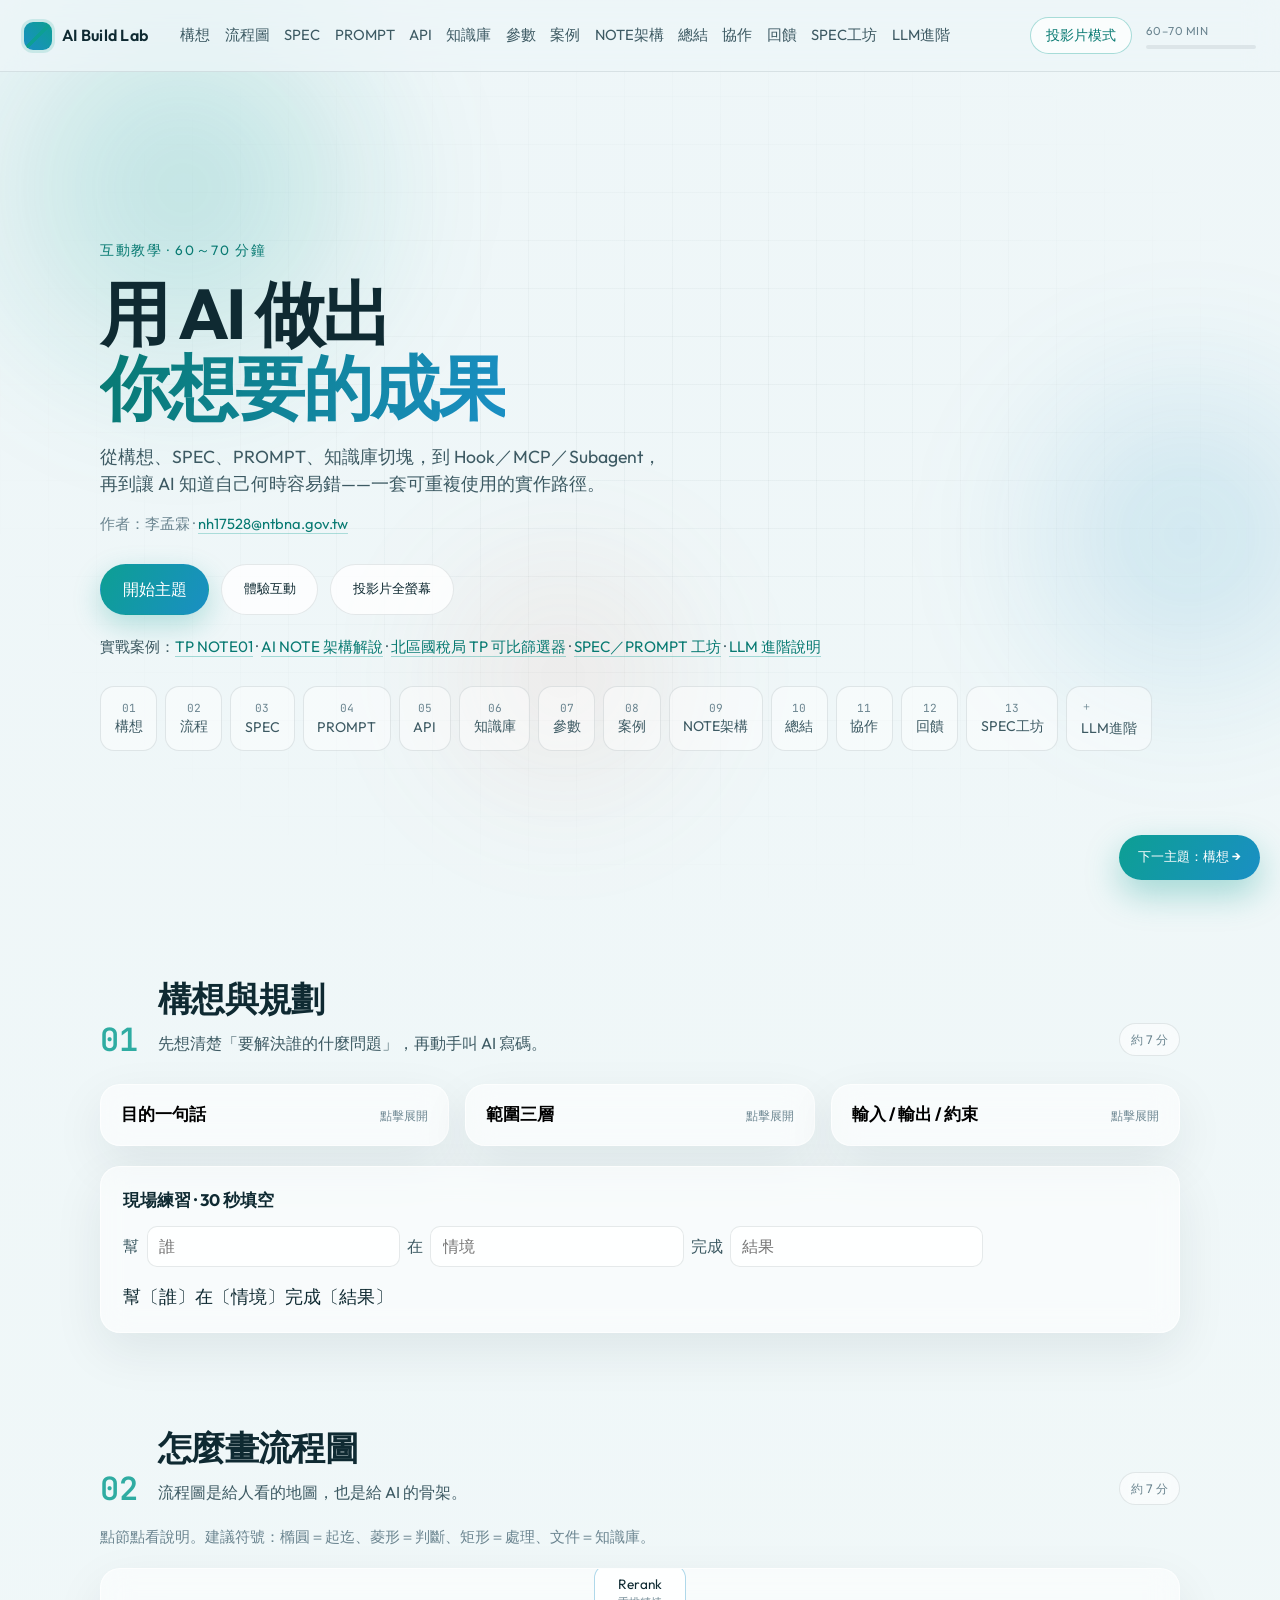
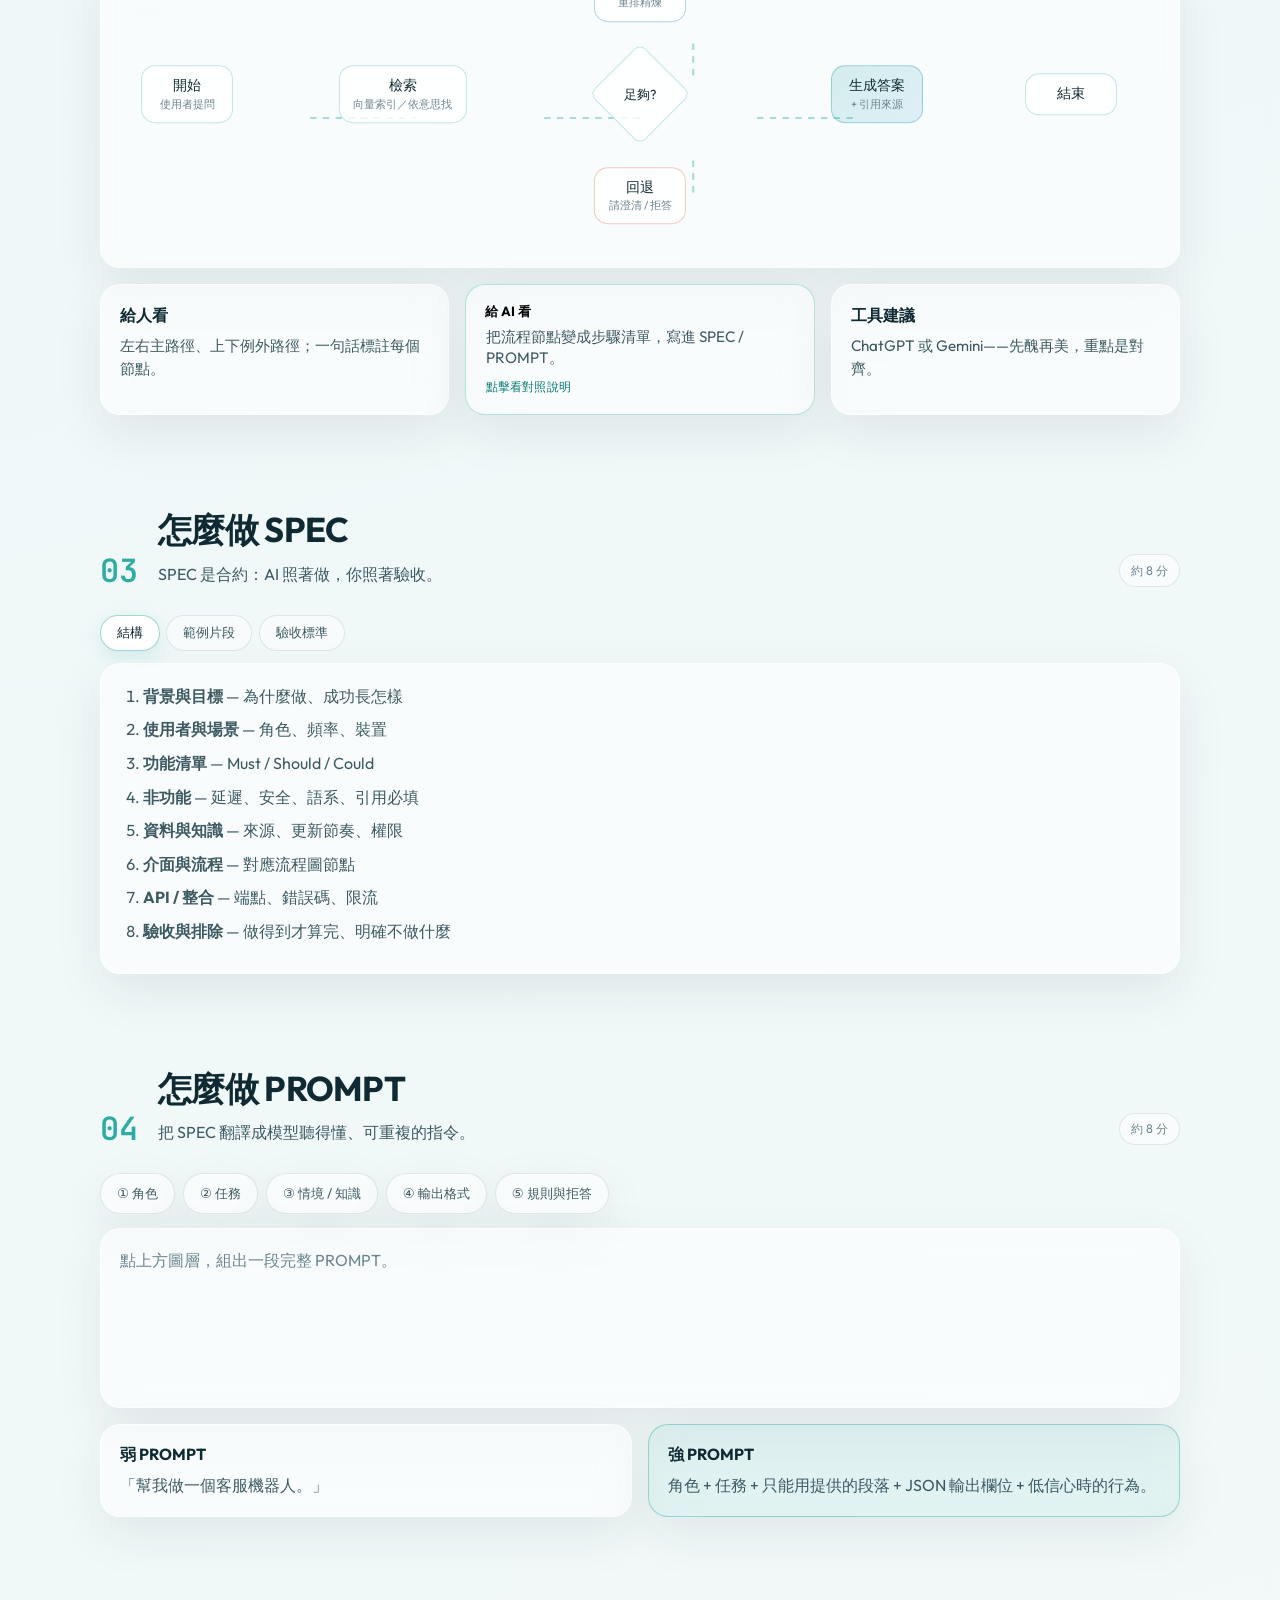
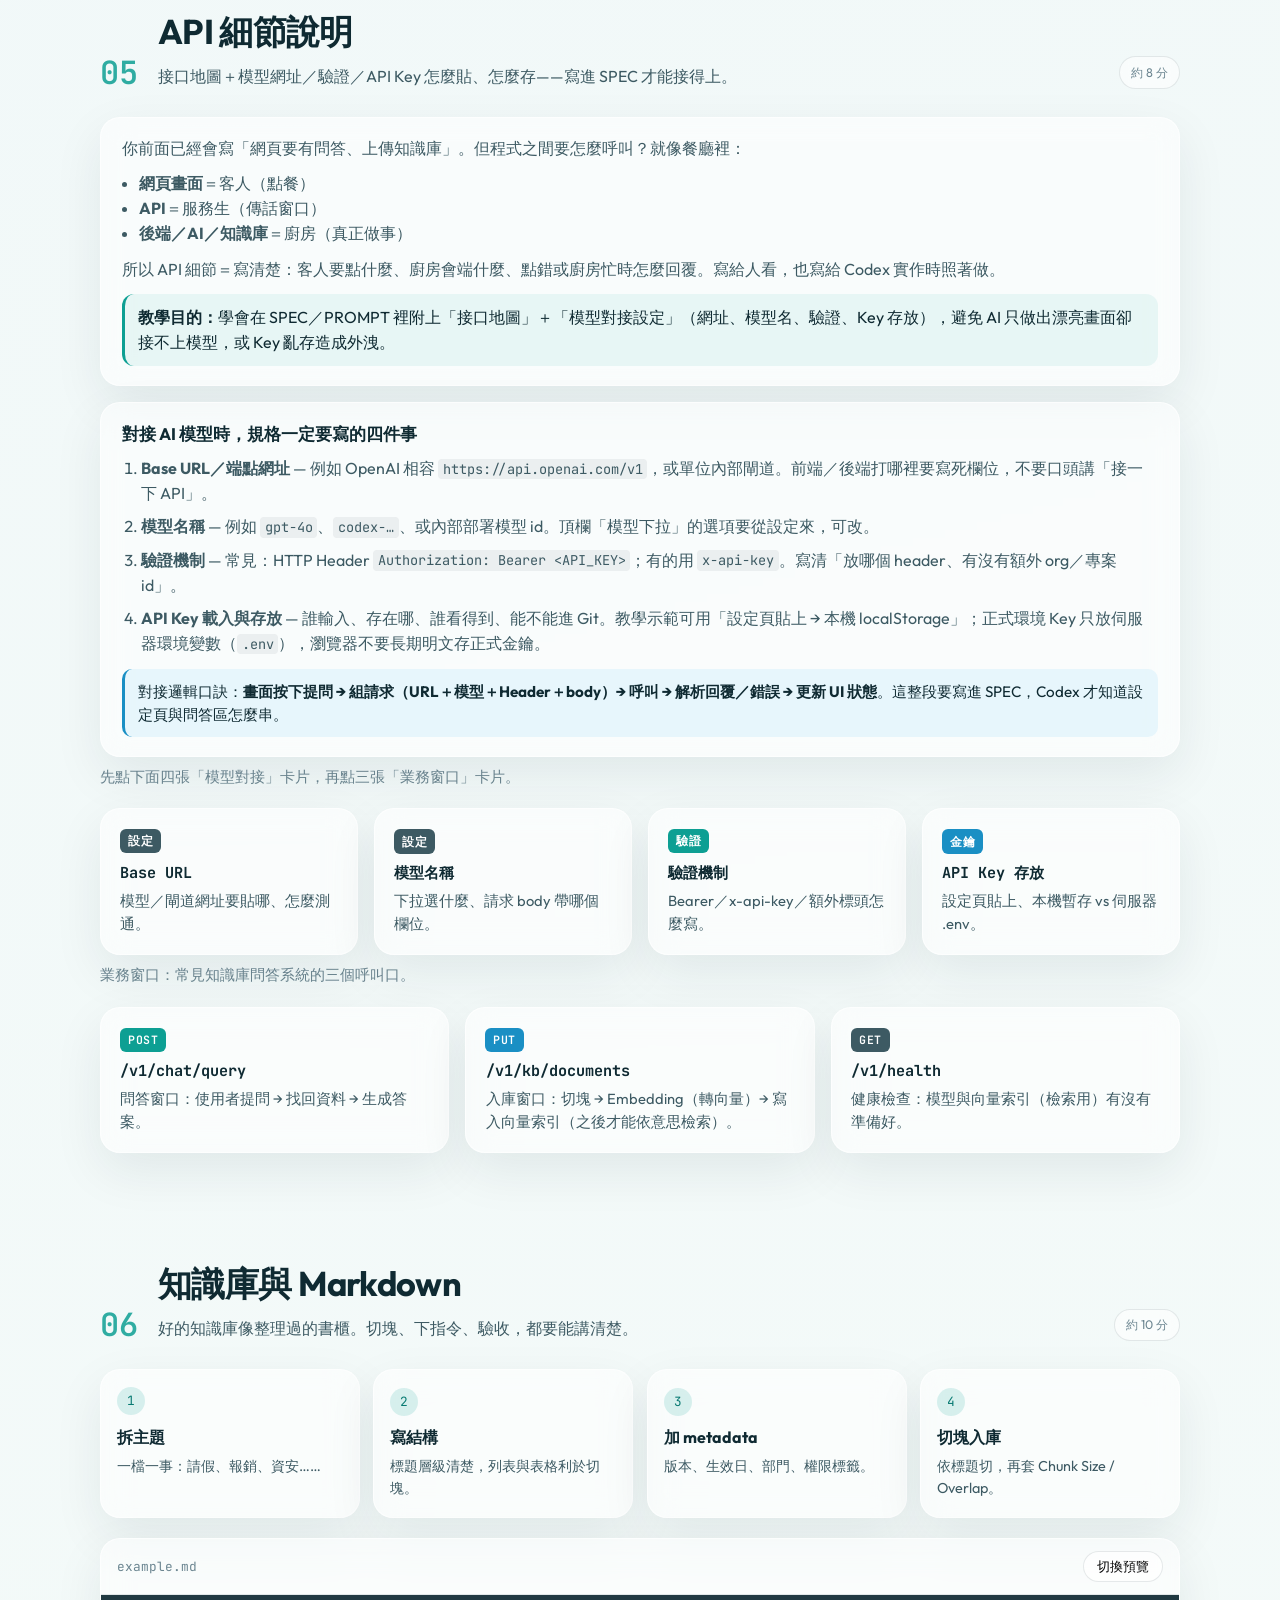
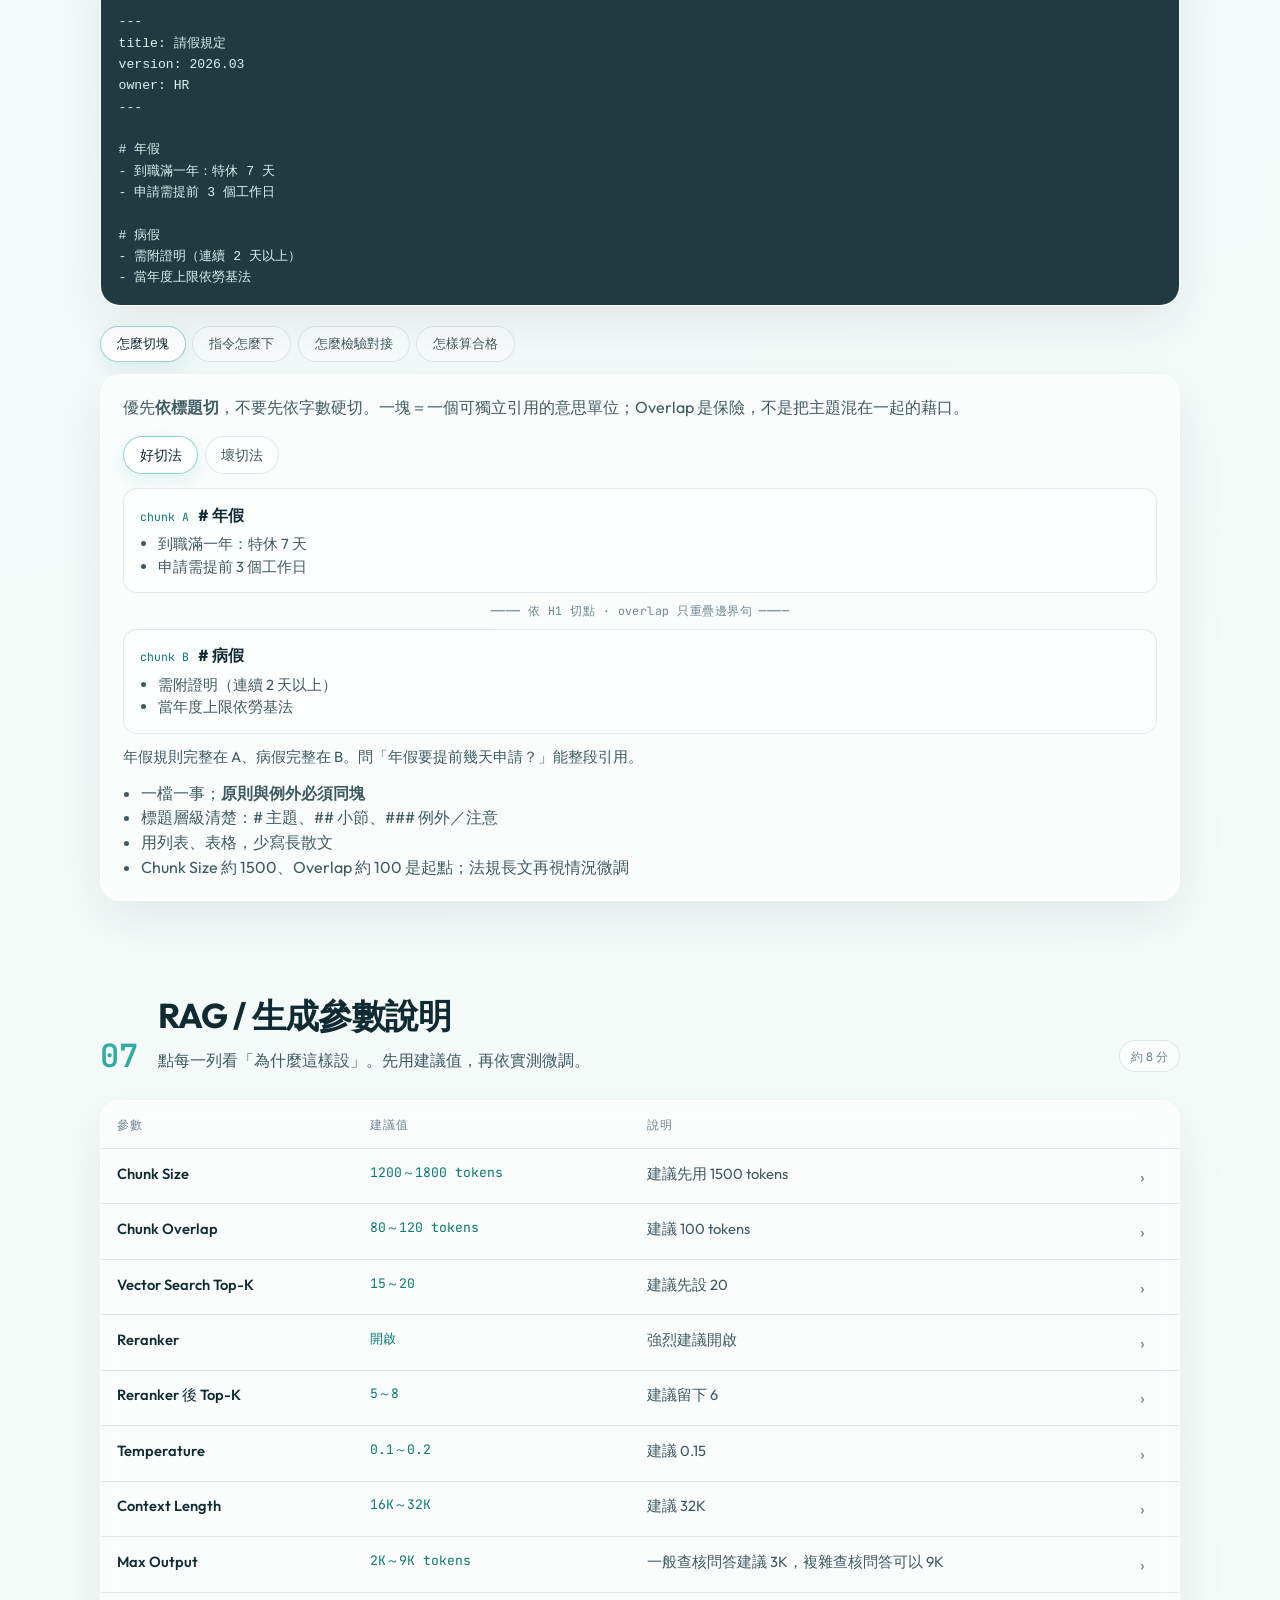
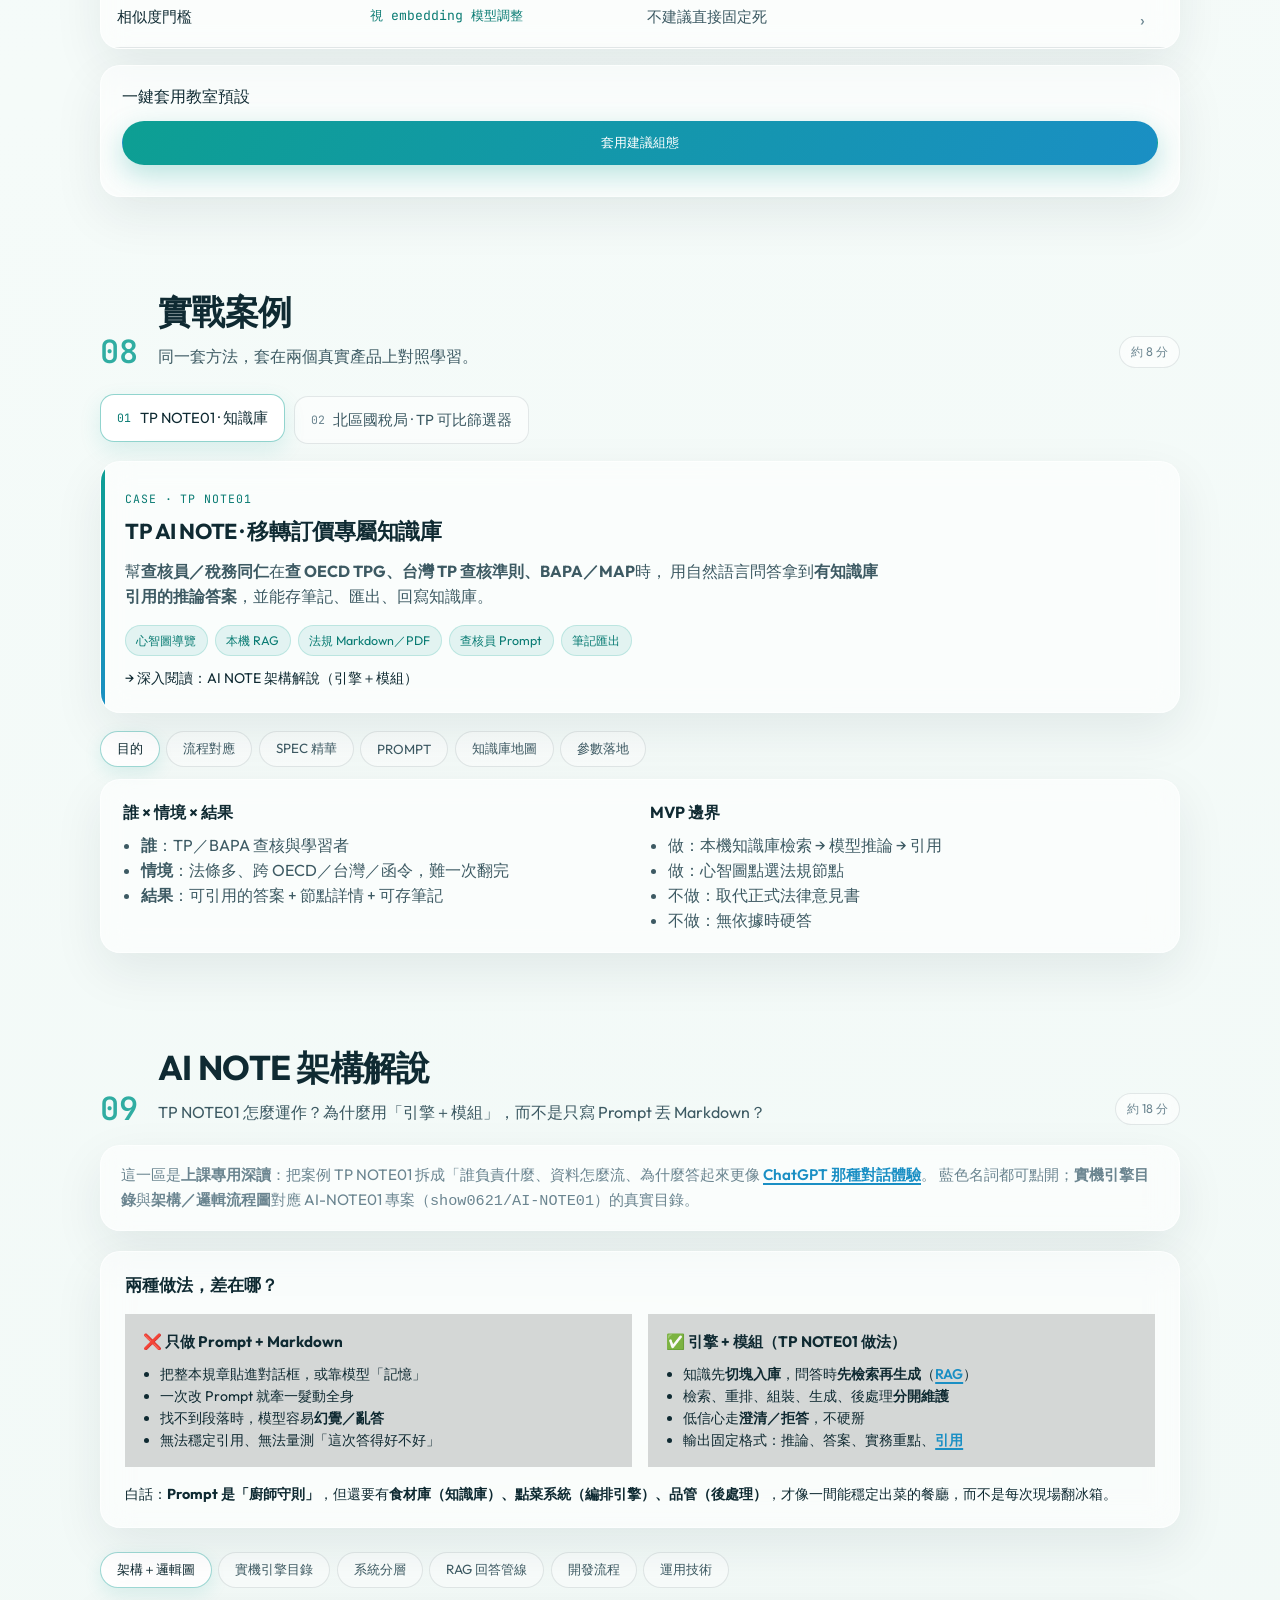
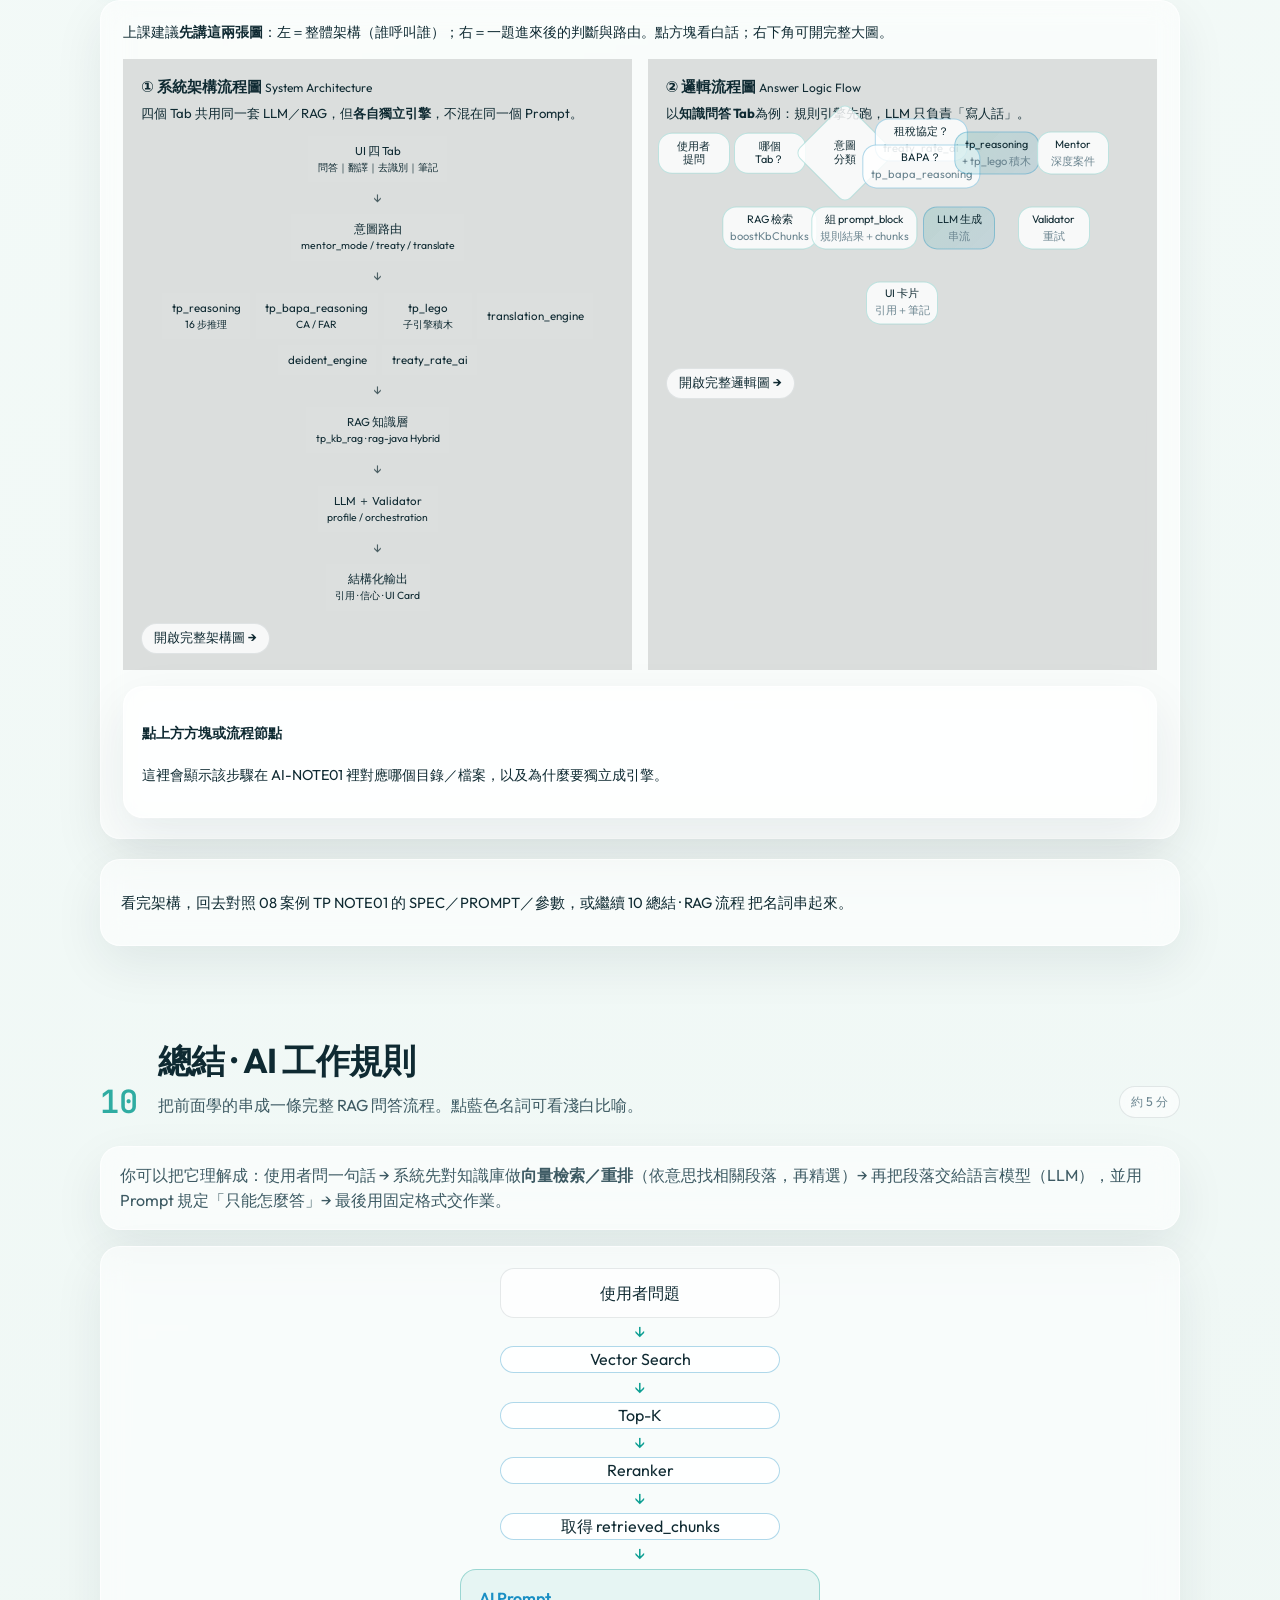
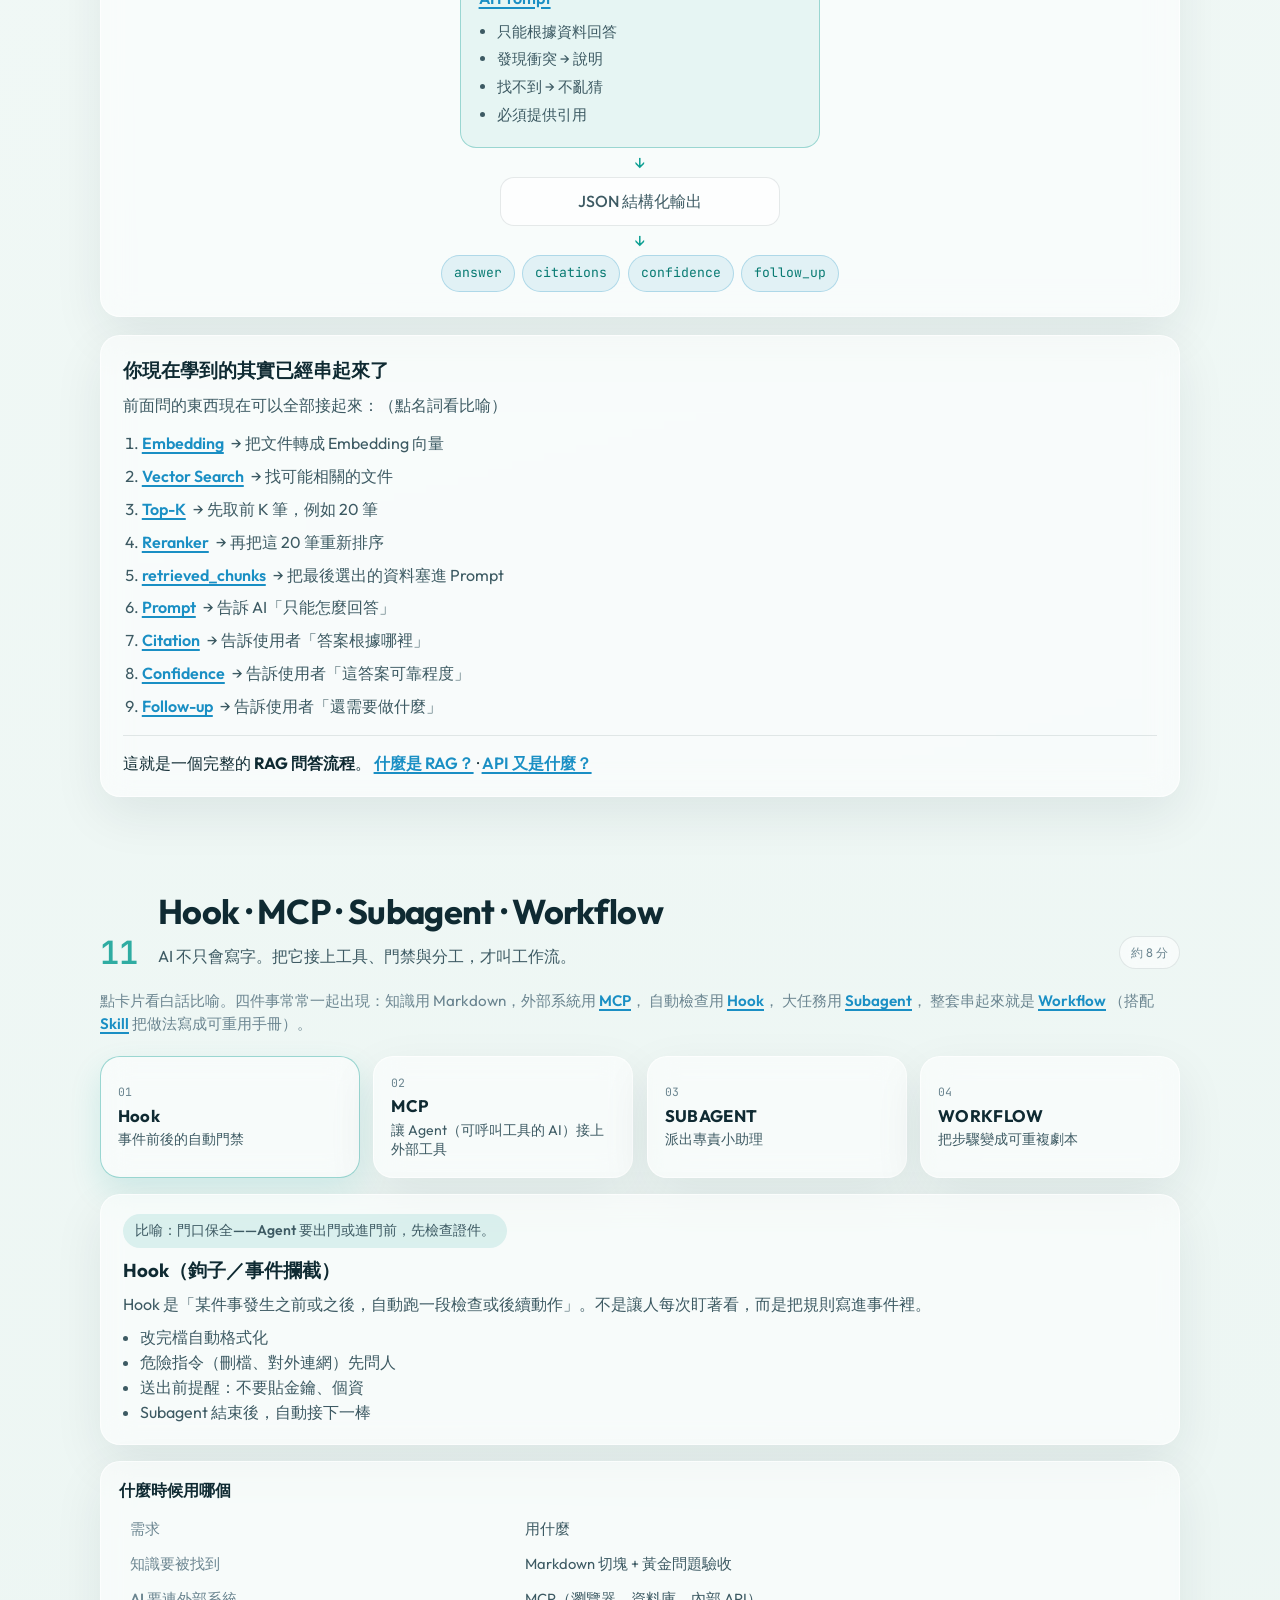
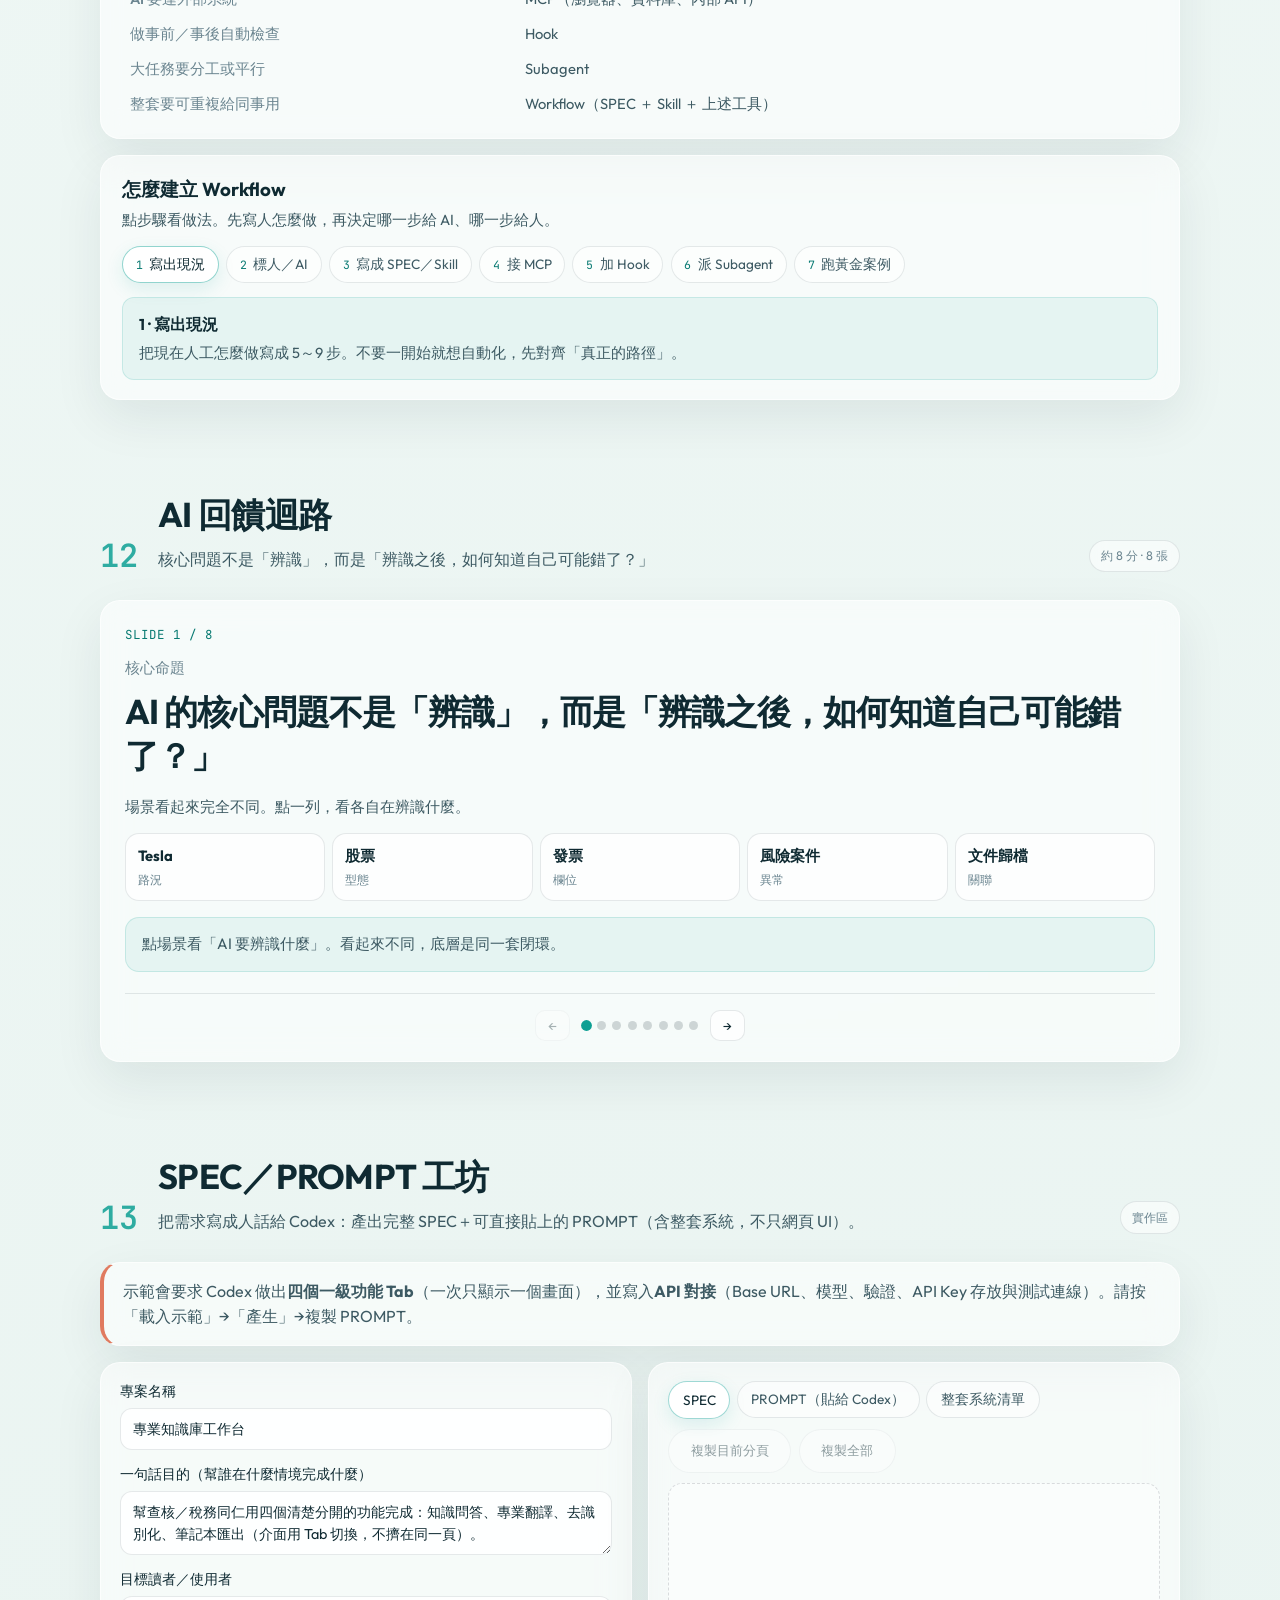
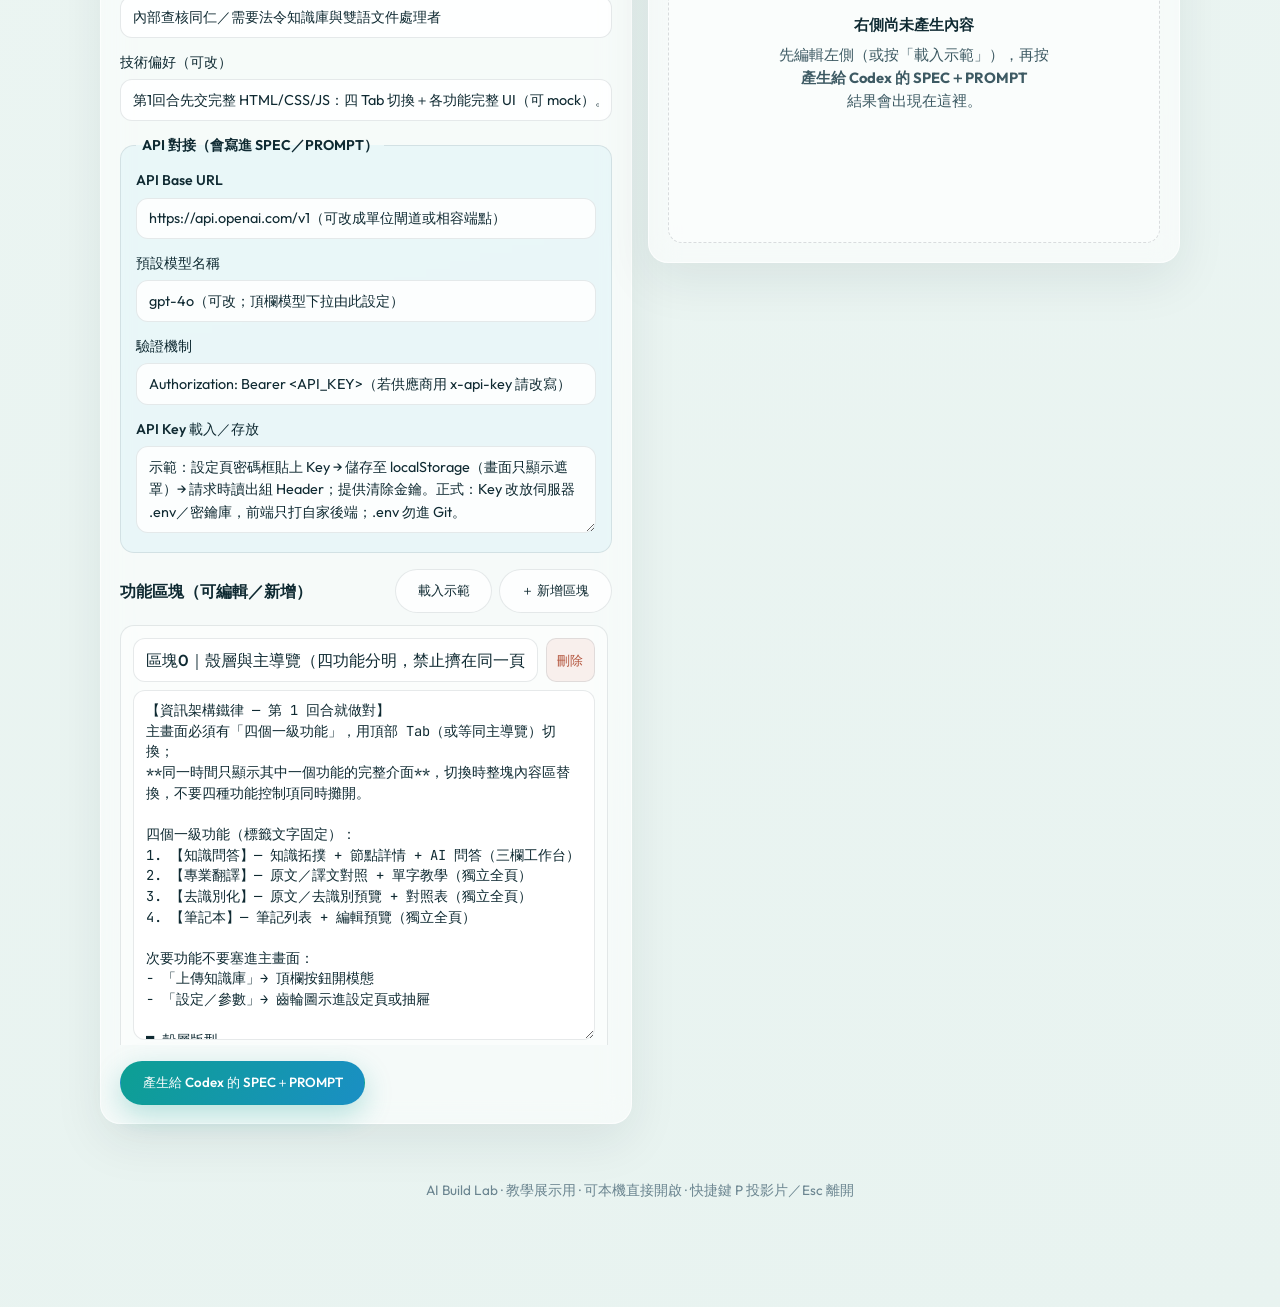
==== commit 54ef5c95: "Expand AI NOTE section with real engine catalog and diagrams. Document tp_reasoning, translation_eng" ====
--- a/index.html
+++ b/index.html
@@ -8,7 +8,7 @@
   <link rel="preconnect" href="https://fonts.googleapis.com" />
   <link rel="preconnect" href="https://fonts.gstatic.com" crossorigin />
   <link href="https://fonts.googleapis.com/css2?family=JetBrains+Mono:wght@400;500;600&family=Outfit:wght@300;400;500;600;700&display=swap" rel="stylesheet" />
-  <link rel="stylesheet" href="css/styles.css?v=codex-2" />
+  <link rel="stylesheet" href="css/styles.css?v=codex-3" />
 </head>
 <body>
   <div class="bg-layer" aria-hidden="true">
@@ -915,13 +915,13 @@
           <h2>AI NOTE 架構解說</h2>
           <p>TP NOTE01 怎麼運作？為什麼用「引擎＋模組」，而不是只寫 Prompt 丟 Markdown？</p>
         </div>
-        <span class="min-badge">約 12 分</span>
+        <span class="min-badge">約 18 分</span>
       </div>
 
       <p class="section-note ainote-lead glass">
         這一區是<strong>上課專用深讀</strong>：把案例 TP NOTE01 拆成「誰負責什麼、資料怎麼流、為什麼答起來更像
         <button type="button" class="term-btn term-inline" data-term="chatgpt-like">ChatGPT 那種對話體驗</button>。
-        藍色名詞都可點開；模組卡片可點看設計理念與開發做法。
+        藍色名詞都可點開；<strong>實機引擎目錄</strong>與<strong>架構／邏輯流程圖</strong>對應 AI-NOTE01 專案（<code>show0621/AI-NOTE01</code>）的真實目錄。
       </p>
 
       <div class="ainote-compare glass">
@@ -951,15 +951,124 @@
 
       <div class="ainote-tabs" id="ainoteTabs">
         <div class="tab-list" role="tablist" aria-label="AI NOTE 架構分頁">
-          <button role="tab" aria-selected="true" data-tab="arch-layers">系統架構圖</button>
-          <button role="tab" aria-selected="false" data-tab="arch-modules">模組與引擎</button>
-          <button role="tab" aria-selected="false" data-tab="arch-answer">AI 回答邏輯</button>
+          <button role="tab" aria-selected="true" data-tab="arch-diagrams">架構＋邏輯圖</button>
+          <button role="tab" aria-selected="false" data-tab="arch-engines">實機引擎目錄</button>
+          <button role="tab" aria-selected="false" data-tab="arch-layers">系統分層</button>
+          <button role="tab" aria-selected="false" data-tab="arch-answer">RAG 回答管線</button>
           <button role="tab" aria-selected="false" data-tab="arch-dev">開發流程</button>
           <button role="tab" aria-selected="false" data-tab="arch-tech">運用技術</button>
         </div>
         <div class="tab-panels glass">
-          <!-- 系統架構圖 -->
-          <div class="tab-panel active" data-panel="arch-layers">
+          <!-- 架構＋邏輯流程圖 -->
+          <div class="tab-panel active" data-panel="arch-diagrams">
+            <p class="panel-intro">上課建議<strong>先講這兩張圖</strong>：左＝整體架構（誰呼叫誰）；右＝一題進來後的判斷與路由。點方塊看白話；右下角可開完整大圖。</p>
+            <div class="ainote-diagram-grid">
+              <article class="ainote-diagram-card">
+                <h4>① 系統架構流程圖 <small>System Architecture</small></h4>
+                <p class="diagram-caption">四個 Tab 共用同一套 LLM／RAG，但<strong>各自獨立引擎</strong>，不混在同一個 Prompt。</p>
+                <div class="ainote-sys-board" id="ainoteSysBoard">
+                  <button type="button" class="ainote-box ui" data-arch-sys="ui">UI 四 Tab<br /><small>問答｜翻譯｜去識別｜筆記</small></button>
+                  <span class="ainote-arr">↓</span>
+                  <button type="button" class="ainote-box route" data-arch-sys="router">意圖路由<br /><small>mentor_mode / treaty / translate</small></button>
+                  <span class="ainote-arr">↓</span>
+                  <div class="ainote-engine-row">
+                    <button type="button" class="ainote-box eng" data-arch-sys="tp-reasoning">tp_reasoning<br /><small>16 步推理</small></button>
+                    <button type="button" class="ainote-box eng" data-arch-sys="tp-bapa">tp_bapa_reasoning<br /><small>CA / FAR</small></button>
+                    <button type="button" class="ainote-box eng" data-arch-sys="tp-lego">tp_lego<br /><small>子引擎積木</small></button>
+                    <button type="button" class="ainote-box eng" data-arch-sys="translation">translation_engine</button>
+                    <button type="button" class="ainote-box eng" data-arch-sys="deident">deident_engine</button>
+                    <button type="button" class="ainote-box eng" data-arch-sys="treaty">treaty_rate_ai</button>
+                  </div>
+                  <span class="ainote-arr">↓</span>
+                  <button type="button" class="ainote-box rag" data-arch-sys="rag">RAG 知識層<br /><small>tp_kb_rag · rag-java Hybrid</small></button>
+                  <span class="ainote-arr">↓</span>
+                  <button type="button" class="ainote-box llm" data-arch-sys="llm">LLM ＋ Validator<br /><small>profile / orchestration</small></button>
+                  <span class="ainote-arr">↓</span>
+                  <button type="button" class="ainote-box out" data-arch-sys="output">結構化輸出<br /><small>引用 · 信心 · UI Card</small></button>
+                </div>
+                <button type="button" class="btn btn-ghost btn-sm" data-arch-pop="diag-system-arch">開啟完整架構圖 →</button>
+              </article>
+              <article class="ainote-diagram-card">
+                <h4>② 邏輯流程圖 <small>Answer Logic Flow</small></h4>
+                <p class="diagram-caption">以<strong>知識問答 Tab</strong>為例：規則引擎先跑，LLM 只負責「寫人話」。</p>
+                <div class="ainote-logic-board" id="ainoteLogicBoard">
+                  <button type="button" class="flow-node compact" data-arch-logic="start" style="--x:6%;--y:8%">使用者<br />提問</button>
+                  <button type="button" class="flow-node compact" data-arch-logic="tab" style="--x:22%;--y:8%">哪個<br />Tab？</button>
+                  <button type="button" class="flow-node compact diamond" data-arch-logic="intent" style="--x:38%;--y:8%"><span class="diamond-label">意圖<br />分類</span></button>
+                  <button type="button" class="flow-node compact alt" data-arch-logic="treaty" style="--x:54%;--y:2%">租稅協定？<br /><small>treaty_rate_ai</small></button>
+                  <button type="button" class="flow-node compact alt" data-arch-logic="bapa" style="--x:54%;--y:14%">BAPA？<br /><small>tp_bapa_reasoning</small></button>
+                  <button type="button" class="flow-node compact primary" data-arch-logic="reason" style="--x:70%;--y:8%">tp_reasoning<br /><small>+ tp_lego 積木</small></button>
+                  <button type="button" class="flow-node compact" data-arch-logic="mentor" style="--x:86%;--y:8%">Mentor<br /><small>深度案件</small></button>
+                  <button type="button" class="flow-node compact" data-arch-logic="rag" style="--x:22%;--y:42%">RAG 檢索<br /><small>boostKbChunks</small></button>
+                  <button type="button" class="flow-node compact" data-arch-logic="prompt" style="--x:42%;--y:42%">組 prompt_block<br /><small>規則結果＋chunks</small></button>
+                  <button type="button" class="flow-node compact primary" data-arch-logic="llm" style="--x:62%;--y:42%">LLM 生成<br /><small>串流</small></button>
+                  <button type="button" class="flow-node compact" data-arch-logic="valid" style="--x:82%;--y:42%">Validator<br /><small>重試</small></button>
+                  <button type="button" class="flow-node compact" data-arch-logic="end" style="--x:50%;--y:76%">UI 卡片<br /><small>引用＋筆記</small></button>
+                </div>
+                <button type="button" class="btn btn-ghost btn-sm" data-arch-pop="diag-logic-flow">開啟完整邏輯圖 →</button>
+              </article>
+            </div>
+            <aside class="ainote-diagram-detail glass" id="ainoteDiagramDetail">
+              <h4>點上方方塊或流程節點</h4>
+              <p>這裡會顯示該步驟在 AI-NOTE01 裡對應哪個目錄／檔案，以及為什麼要獨立成引擎。</p>
+            </aside>
+          </div>
+
+          <!-- 實機引擎目錄 -->
+          <div class="tab-panel" data-panel="arch-engines">
+            <p class="panel-intro">以下為<strong>專案根目錄的獨立引擎資料夾</strong>（各自有 api.js、engines、tests）。點卡片看：為何獨立、用什麼技術、怎麼開發。</p>
+            <div class="ainote-engine-catalog">
+              <button type="button" class="ainote-engine-card primary" data-arch-pop="eng-tp-reasoning">
+                <code>tp_reasoning/</code>
+                <strong>TP 專業推理主引擎</strong>
+                <span>16 步 pipeline · Mentor · HTTP server · 黃金題 eval</span>
+              </button>
+              <button type="button" class="ainote-engine-card" data-arch-pop="eng-tp-bapa">
+                <code>tp_bapa_reasoning/</code>
+                <strong>BAPA 專用推理</strong>
+                <span>Critical Assumptions · FAR／受測個體 · 規則先於 LLM</span>
+              </button>
+              <button type="button" class="ainote-engine-card" data-arch-pop="eng-tp-lego">
+                <code>tp_lego/</code>
+                <strong>TP 積木子引擎</strong>
+                <span>FAR · 方法選擇 · 可比 · 查核攻防 · BAPA flow</span>
+              </button>
+              <button type="button" class="ainote-engine-card" data-arch-pop="eng-translation">
+                <code>translation_engine/</code>
+                <strong>專業翻譯引擎</strong>
+                <span>術語庫 · TM · 回譯 QA · treaty/oecd/tp/bapa 模式</span>
+              </button>
+              <button type="button" class="ainote-engine-card" data-arch-pop="eng-deident">
+                <code>deident_engine/</code>
+                <strong>去識別化引擎</strong>
+                <span>甲乙丙丁→ABCD · 雙欄即時預覽 · 匯出</span>
+              </button>
+              <button type="button" class="ainote-engine-card" data-arch-pop="eng-treaty-rate">
+                <code>treaty_rate_ai/</code>
+                <strong>租稅協定稅率 AI</strong>
+                <span>Rule DB · MLI · 事實萃取 · LLM 只解釋不決定</span>
+              </button>
+              <button type="button" class="ainote-engine-card muted" data-arch-pop="eng-treaty-treatment">
+                <code>treaty_treatment/</code>
+                <strong>協定處理（舊版）</strong>
+                <span>rule engine 前身 · 現以 treaty_rate_ai 為主</span>
+              </button>
+              <button type="button" class="ainote-engine-card" data-arch-pop="eng-training">
+                <code>training/</code>
+                <strong>訓練資料管線</strong>
+                <span>finetune JSONL · golden L3 · LoRA 基礎（Phase 12）</span>
+              </button>
+              <button type="button" class="ainote-engine-card dep" data-arch-pop="eng-node-modules">
+                <code>node_modules/</code>
+                <strong>執行環境依賴</strong>
+                <span>npm 套件 · 非業務引擎 · server 用</span>
+              </button>
+            </div>
+            <p class="ainote-repo-note">倉庫：<code>AI-NOTE01</code>（Taiwan TP/BAPA Mentor AI workspace）· 主畫面 <code>AI小助手-NOTE精簡版V1.html</code> 依序載入各引擎 script。</p>
+          </div>
+
+          <!-- 系統分層 -->
+          <div class="tab-panel" data-panel="arch-layers">
             <p class="panel-intro">由下而上五層。點每一層看「這層負責什麼、為什麼要獨立成一層」。</p>
             <div class="ainote-stack" id="ainoteStack">
               <button type="button" class="ainote-layer" data-arch-pop="layer-ui">
@@ -988,46 +1097,7 @@
             </aside>
           </div>
 
-          <!-- 模組與引擎 -->
-          <div class="tab-panel" data-panel="arch-modules">
-            <p class="panel-intro">每個模組只做一件事。改一個模組，不必整包 Prompt 重寫。</p>
-            <div class="ainote-module-grid">
-              <button type="button" class="ainote-module" data-arch-pop="mod-ingest">
-                <strong>入庫模組 Ingest</strong>
-                <span>Markdown／PDF → 切塊 → 向量化</span>
-              </button>
-              <button type="button" class="ainote-module" data-arch-pop="mod-retrieval">
-                <strong>檢索引擎 Retrieval</strong>
-                <span>依意思找段落 + 關鍵字補漏</span>
-              </button>
-              <button type="button" class="ainote-module" data-arch-pop="mod-rerank">
-                <strong>重排引擎 Rerank</strong>
-                <span>Top-K 20 → 精選 6 段</span>
-              </button>
-              <button type="button" class="ainote-module" data-arch-pop="mod-context">
-                <strong>Context 組裝</strong>
-                <span>塞進 Prompt、控 Token 預算</span>
-              </button>
-              <button type="button" class="ainote-module" data-arch-pop="mod-prompt">
-                <strong>Prompt 模板</strong>
-                <span>角色、格式、禁則、查核語氣</span>
-              </button>
-              <button type="button" class="ainote-module" data-arch-pop="mod-generate">
-                <strong>生成引擎 Generation</strong>
-                <span>呼叫 LLM、串流輸出</span>
-              </button>
-              <button type="button" class="ainote-module" data-arch-pop="mod-post">
-                <strong>後處理 Post-process</strong>
-                <span>引用對照、信心、拒答</span>
-              </button>
-              <button type="button" class="ainote-module" data-arch-pop="mod-notes">
-                <strong>筆記／匯出模組</strong>
-                <span>存筆記、Word／PDF、回寫</span>
-              </button>
-            </div>
-          </div>
-
-          <!-- AI 回答邏輯 -->
+          <!-- RAG 回答管線（通用） -->
           <div class="tab-panel" data-panel="arch-answer">
             <p class="panel-intro">使用者按下送出後，<strong>不是</strong>直接把問題丟給模型。而是走下面這條「引擎管線」。點節點看細節。</p>
             <div class="ainote-flow-board glass" id="ainoteFlowBoard">
@@ -1669,7 +1739,7 @@
     </div>
   </div>
 
-  <script src="js/app.js?v=codex-2"></script>
+  <script src="js/app.js?v=codex-3"></script>
   <script src="js/spec-workshop.js?v=codex-1"></script>
 </body>
 </html>
--- a/css/styles.css
+++ b/css/styles.css
@@ -4093,6 +4093,179 @@
   color: var(--accent);
 }
 
+.ainote-diagram-grid {
+  display: grid;
+  grid-template-columns: 1fr 1fr;
+  gap: 1rem;
+  margin-bottom: 1rem;
+}
+
+.ainote-diagram-card {
+  padding: 1rem 1.1rem;
+  border: 1px solid var(--border);
+  border-radius: var(--radius-md);
+  background: rgba(0, 0, 0, 0.12);
+}
+
+.ainote-diagram-card h4 {
+  margin: 0 0 0.35rem;
+  font-size: 0.95rem;
+}
+
+.ainote-diagram-card h4 small {
+  font-weight: 400;
+  color: var(--text-muted);
+  font-size: 0.75rem;
+}
+
+.diagram-caption {
+  margin: 0 0 0.75rem;
+  font-size: 0.82rem;
+  color: var(--text-muted);
+  line-height: 1.5;
+}
+
+.ainote-sys-board {
+  display: flex;
+  flex-direction: column;
+  align-items: center;
+  gap: 0.35rem;
+  margin-bottom: 0.75rem;
+}
+
+.ainote-arr {
+  font-size: 0.85rem;
+  color: var(--accent);
+  opacity: 0.7;
+}
+
+.ainote-engine-row {
+  display: flex;
+  flex-wrap: wrap;
+  gap: 0.35rem;
+  justify-content: center;
+  max-width: 100%;
+}
+
+.ainote-box {
+  padding: 0.45rem 0.6rem;
+  border-radius: var(--radius-sm);
+  border: 1px solid var(--border);
+  background: rgba(255, 255, 255, 0.04);
+  color: var(--text);
+  font-size: 0.72rem;
+  line-height: 1.35;
+  cursor: pointer;
+  text-align: center;
+  transition: border-color 0.2s, background 0.2s;
+}
+
+.ainote-box small {
+  display: block;
+  font-size: 0.65rem;
+  color: var(--text-muted);
+  margin-top: 0.15rem;
+}
+
+.ainote-box:hover,
+.ainote-box.active {
+  border-color: var(--accent);
+  background: rgba(var(--accent-rgb), 0.1);
+}
+
+.ainote-box.ui { border-color: rgba(100, 180, 255, 0.4); }
+.ainote-box.route { border-color: rgba(200, 160, 255, 0.4); }
+.ainote-box.eng { min-width: 5.5rem; }
+.ainote-box.rag { border-color: rgba(80, 200, 160, 0.4); }
+.ainote-box.llm { border-color: rgba(255, 180, 100, 0.4); }
+.ainote-box.out { border-color: rgba(180, 220, 255, 0.35); }
+
+.ainote-logic-board {
+  position: relative;
+  min-height: 220px;
+  margin-bottom: 0.75rem;
+}
+
+.ainote-logic-board .flow-node.compact {
+  font-size: 0.68rem;
+  padding: 0.35rem 0.45rem;
+  min-width: 4.5rem;
+}
+
+.btn-sm {
+  font-size: 0.82rem;
+  padding: 0.35rem 0.75rem;
+}
+
+.ainote-diagram-detail {
+  padding: 1rem 1.1rem;
+  font-size: 0.9rem;
+  line-height: 1.6;
+}
+
+.ainote-diagram-detail code {
+  font-size: 0.8rem;
+  word-break: break-all;
+}
+
+.ainote-engine-catalog {
+  display: grid;
+  grid-template-columns: repeat(auto-fill, minmax(240px, 1fr));
+  gap: 0.55rem;
+}
+
+.ainote-engine-card {
+  display: flex;
+  flex-direction: column;
+  gap: 0.25rem;
+  text-align: left;
+  padding: 0.85rem 1rem;
+  border-radius: var(--radius-md);
+  border: 1px solid var(--border);
+  background: rgba(0, 0, 0, 0.12);
+  color: var(--text);
+  cursor: pointer;
+  transition: border-color 0.2s;
+}
+
+.ainote-engine-card:hover {
+  border-color: var(--accent);
+}
+
+.ainote-engine-card.primary {
+  border-color: rgba(var(--accent-rgb), 0.45);
+}
+
+.ainote-engine-card.muted {
+  opacity: 0.75;
+}
+
+.ainote-engine-card.dep {
+  opacity: 0.65;
+  border-style: dashed;
+}
+
+.ainote-engine-card code {
+  font-size: 0.72rem;
+  color: var(--accent);
+}
+
+.ainote-engine-card span {
+  font-size: 0.78rem;
+  color: var(--text-muted);
+  line-height: 1.45;
+}
+
+.ainote-repo-note {
+  margin-top: 1rem;
+  font-size: 0.82rem;
+  color: var(--text-muted);
+}
+
+.ainote-repo-note code {
+  font-size: 0.78rem;
+}
+
 .case-arch-link {
   margin: 0.75rem 0 0;
   font-size: 0.88rem;
@@ -4118,6 +4291,10 @@
     grid-template-columns: 1fr;
   }
 
+  .ainote-diagram-grid {
+    grid-template-columns: 1fr;
+  }
+
   .ainote-flow-board {
     min-height: 360px;
   }
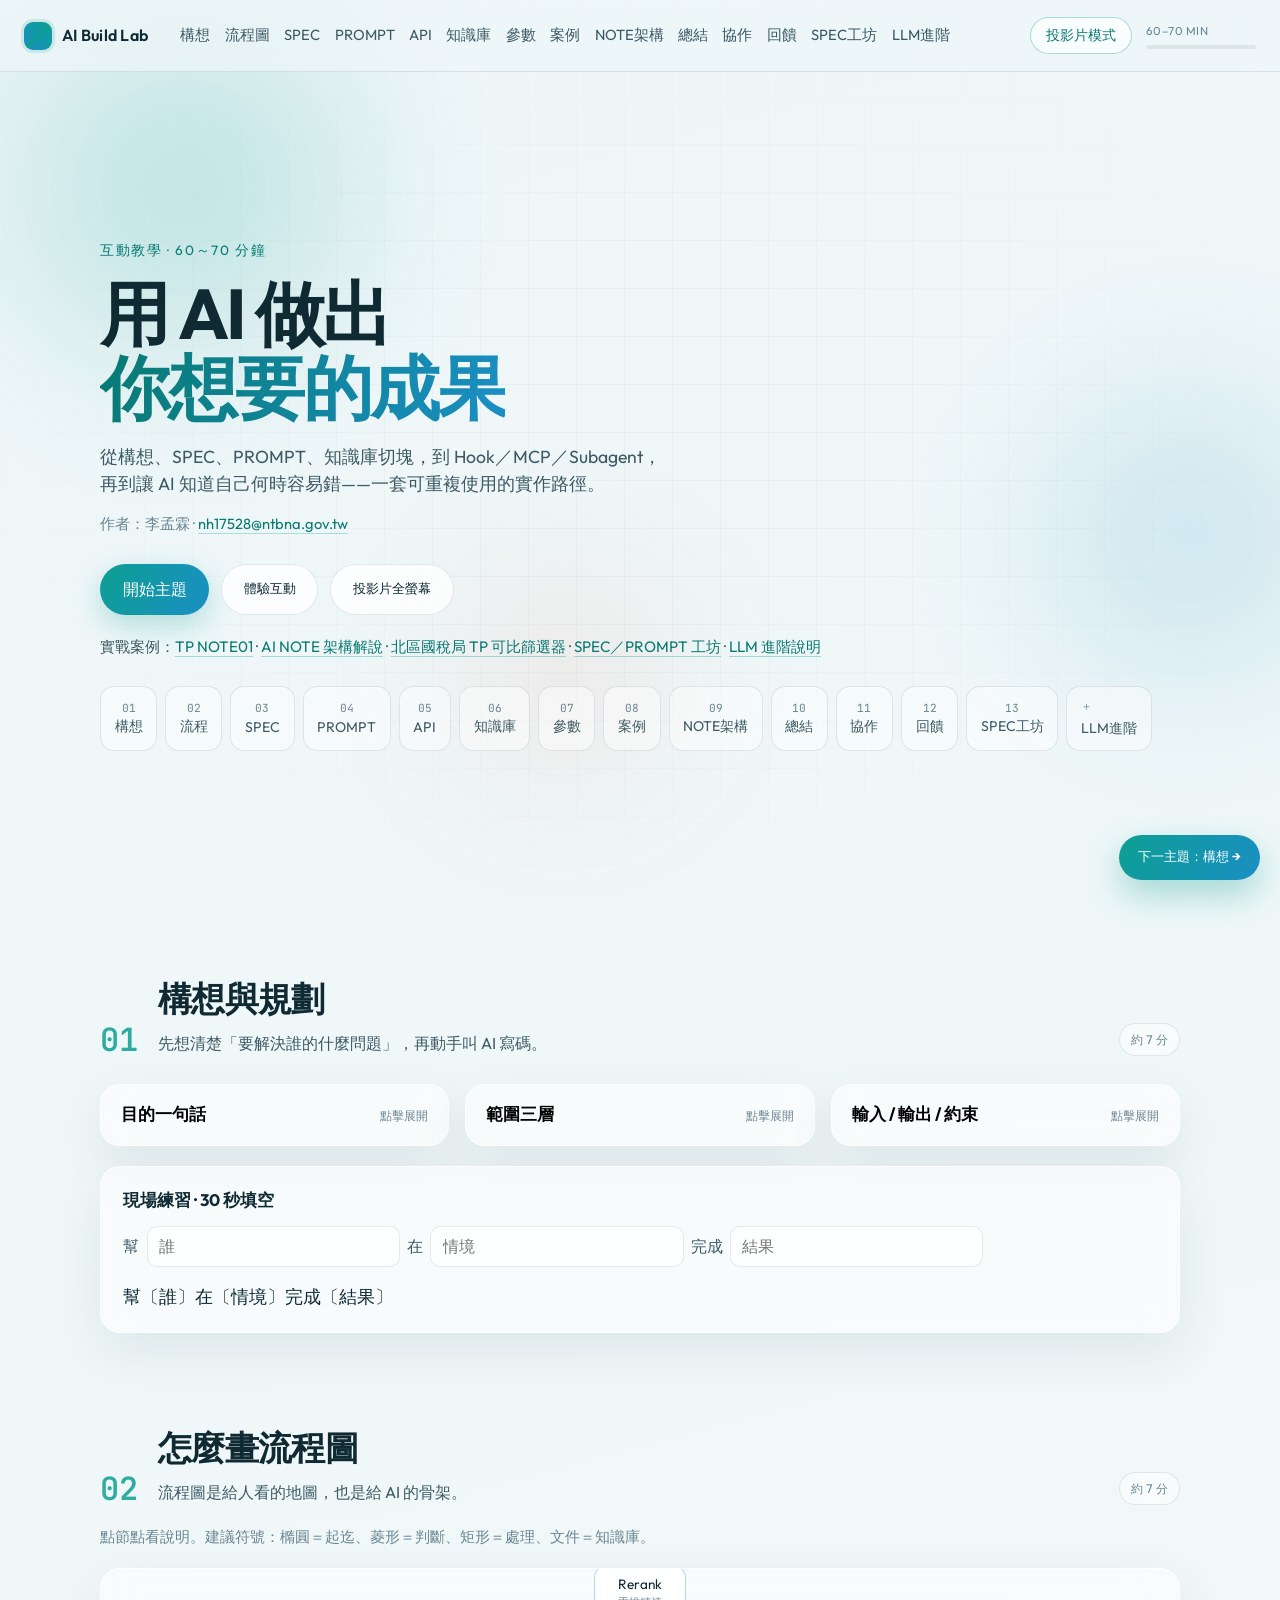
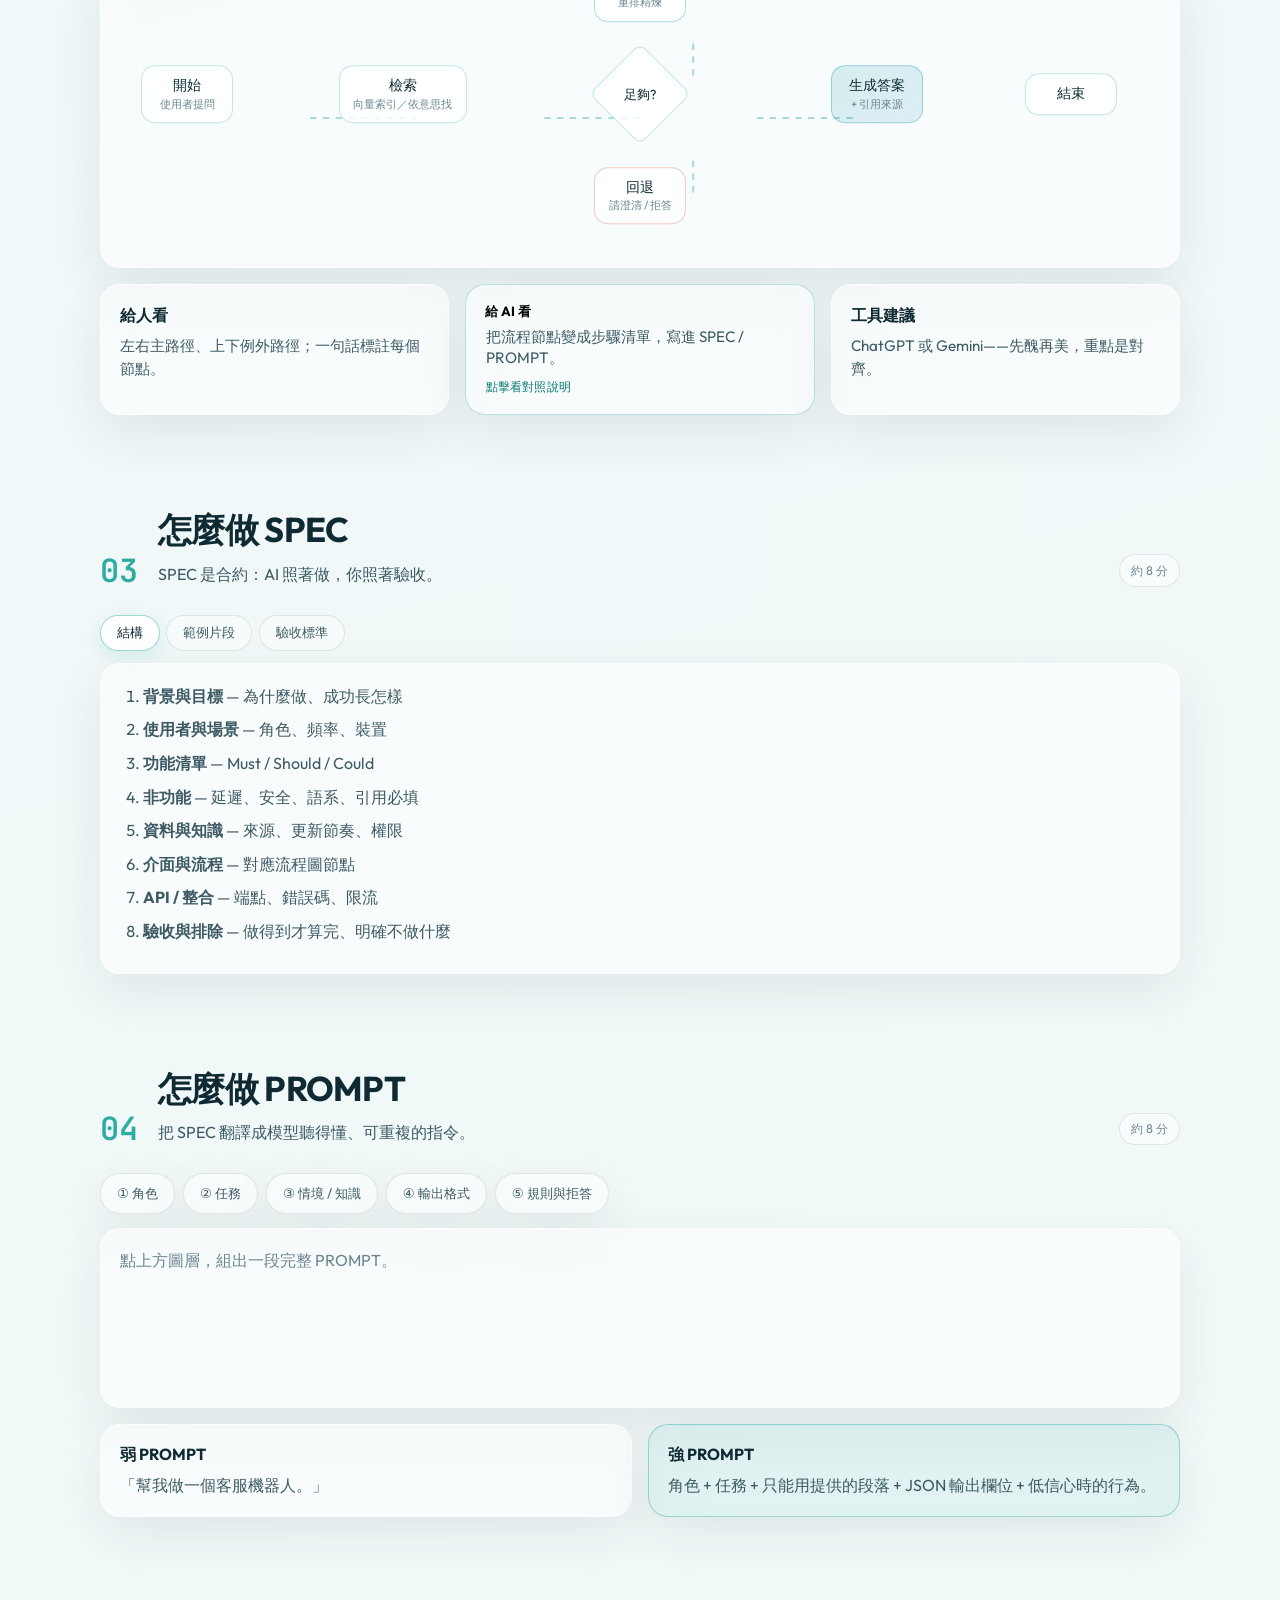
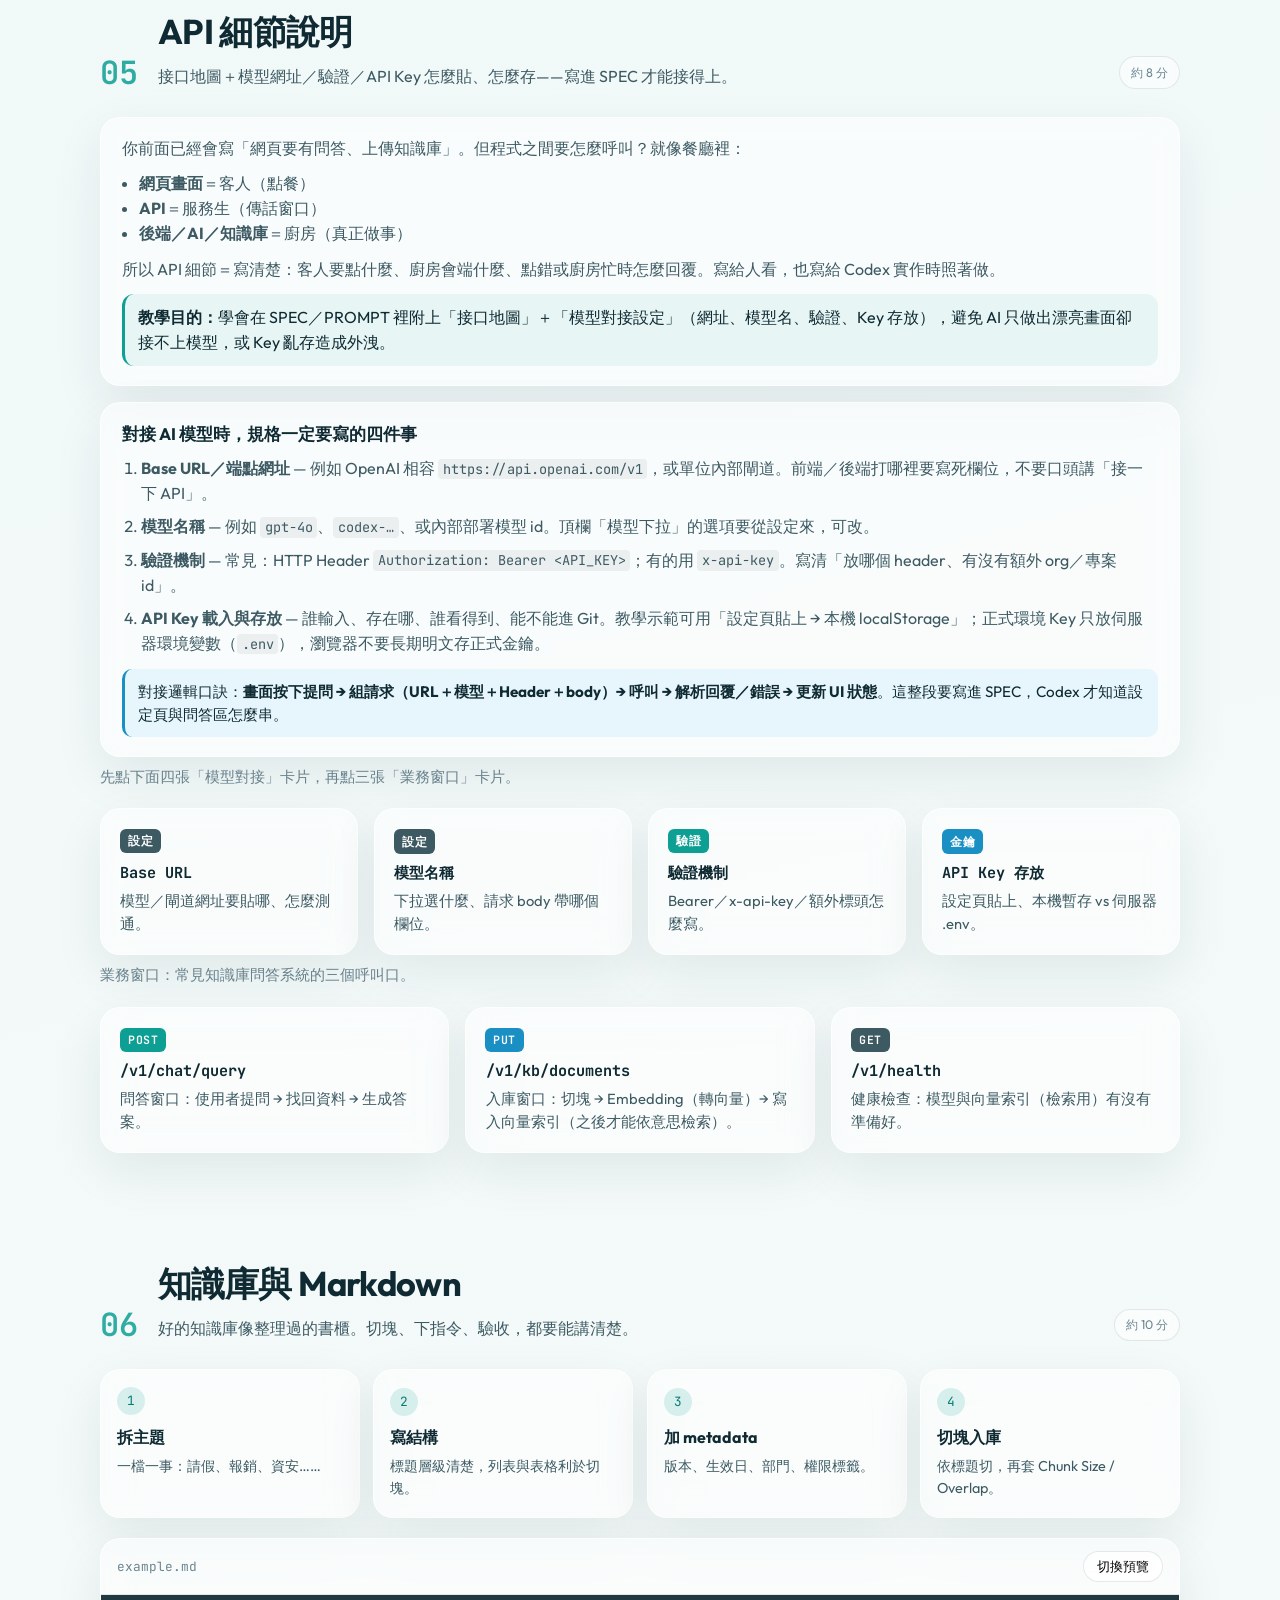
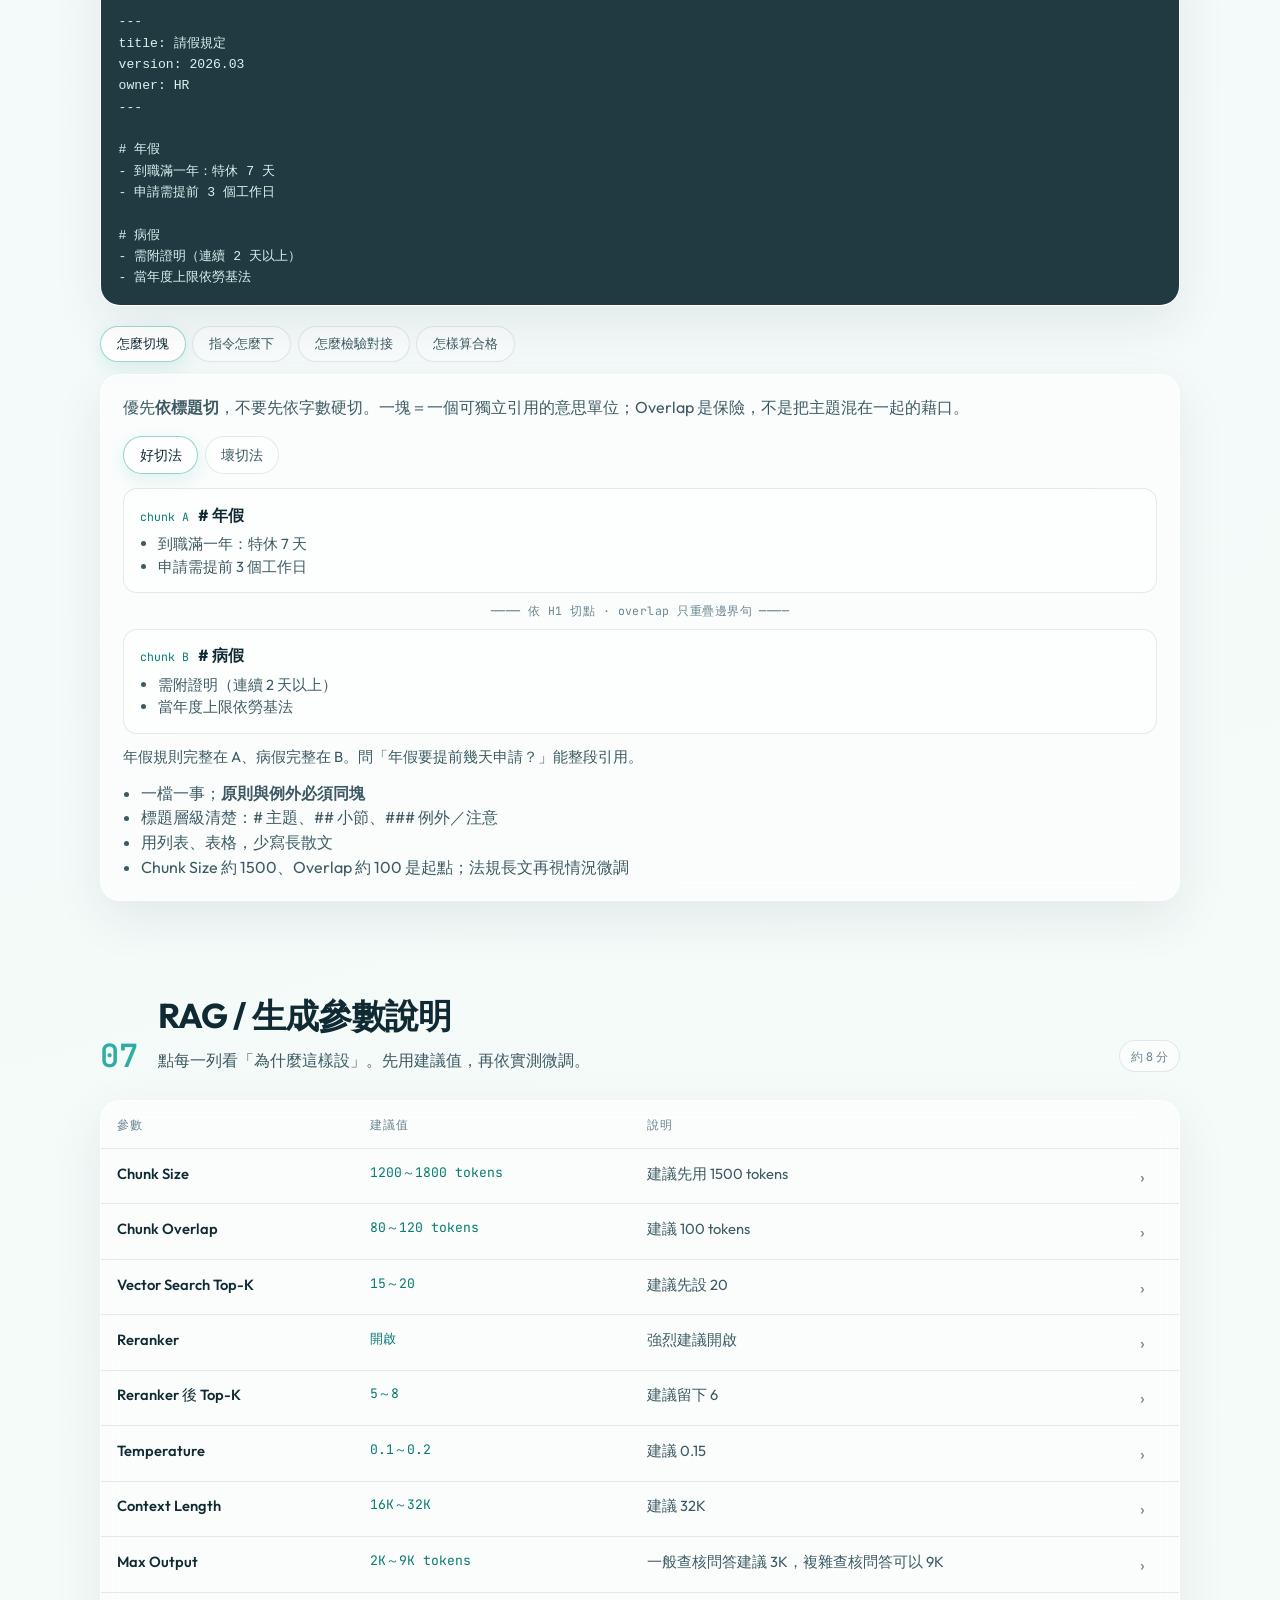
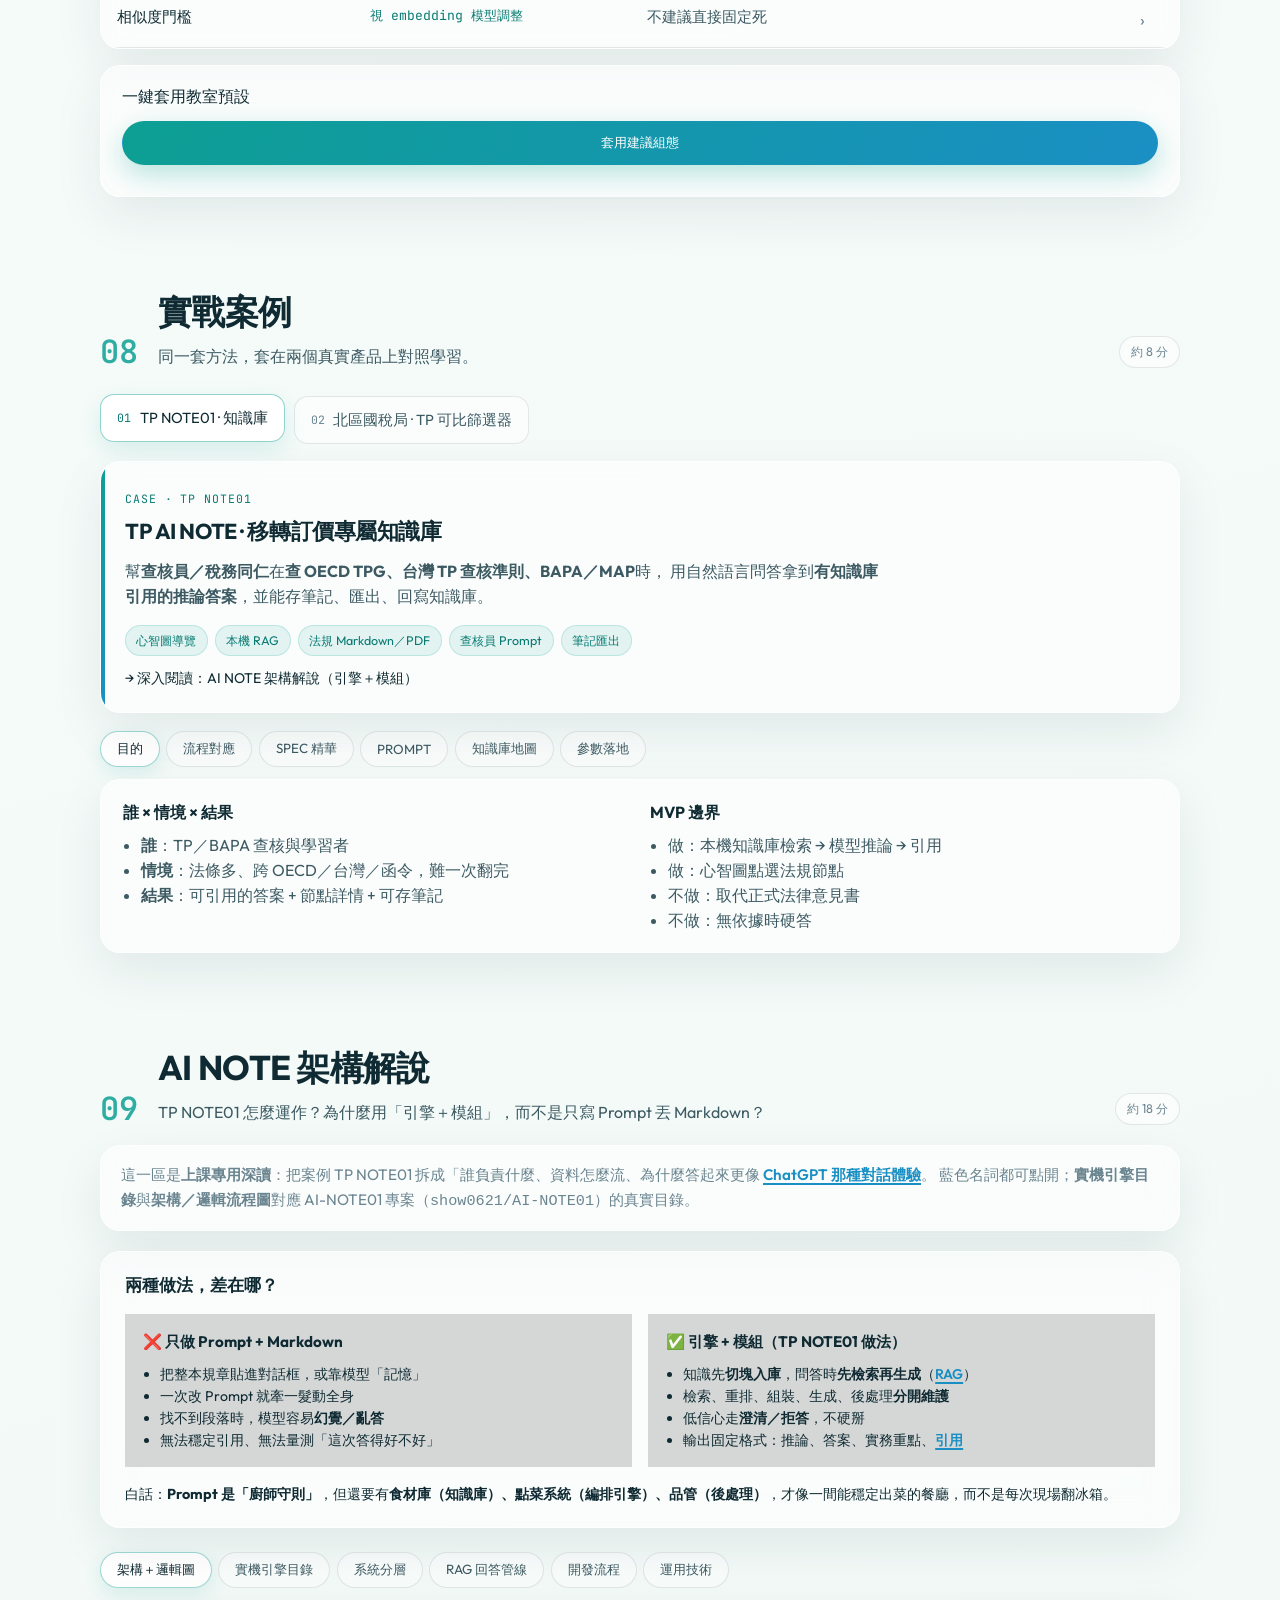
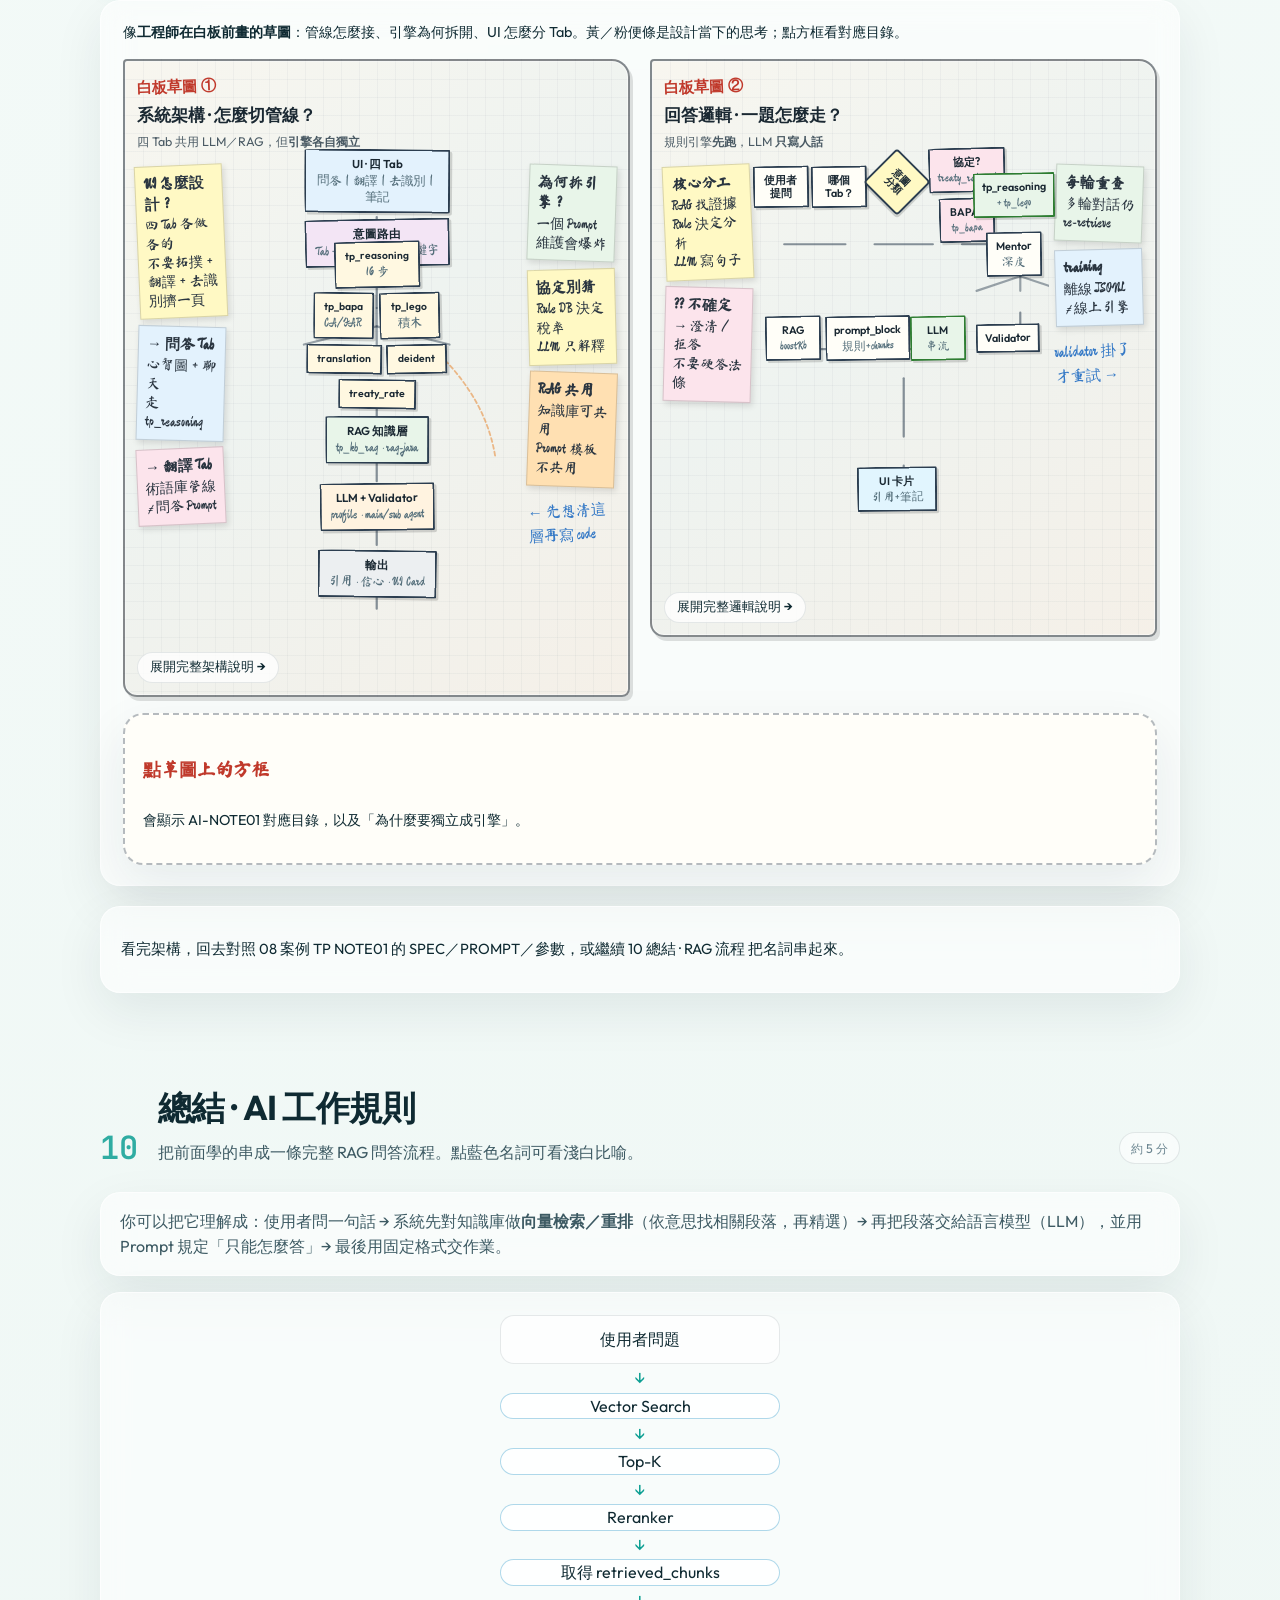
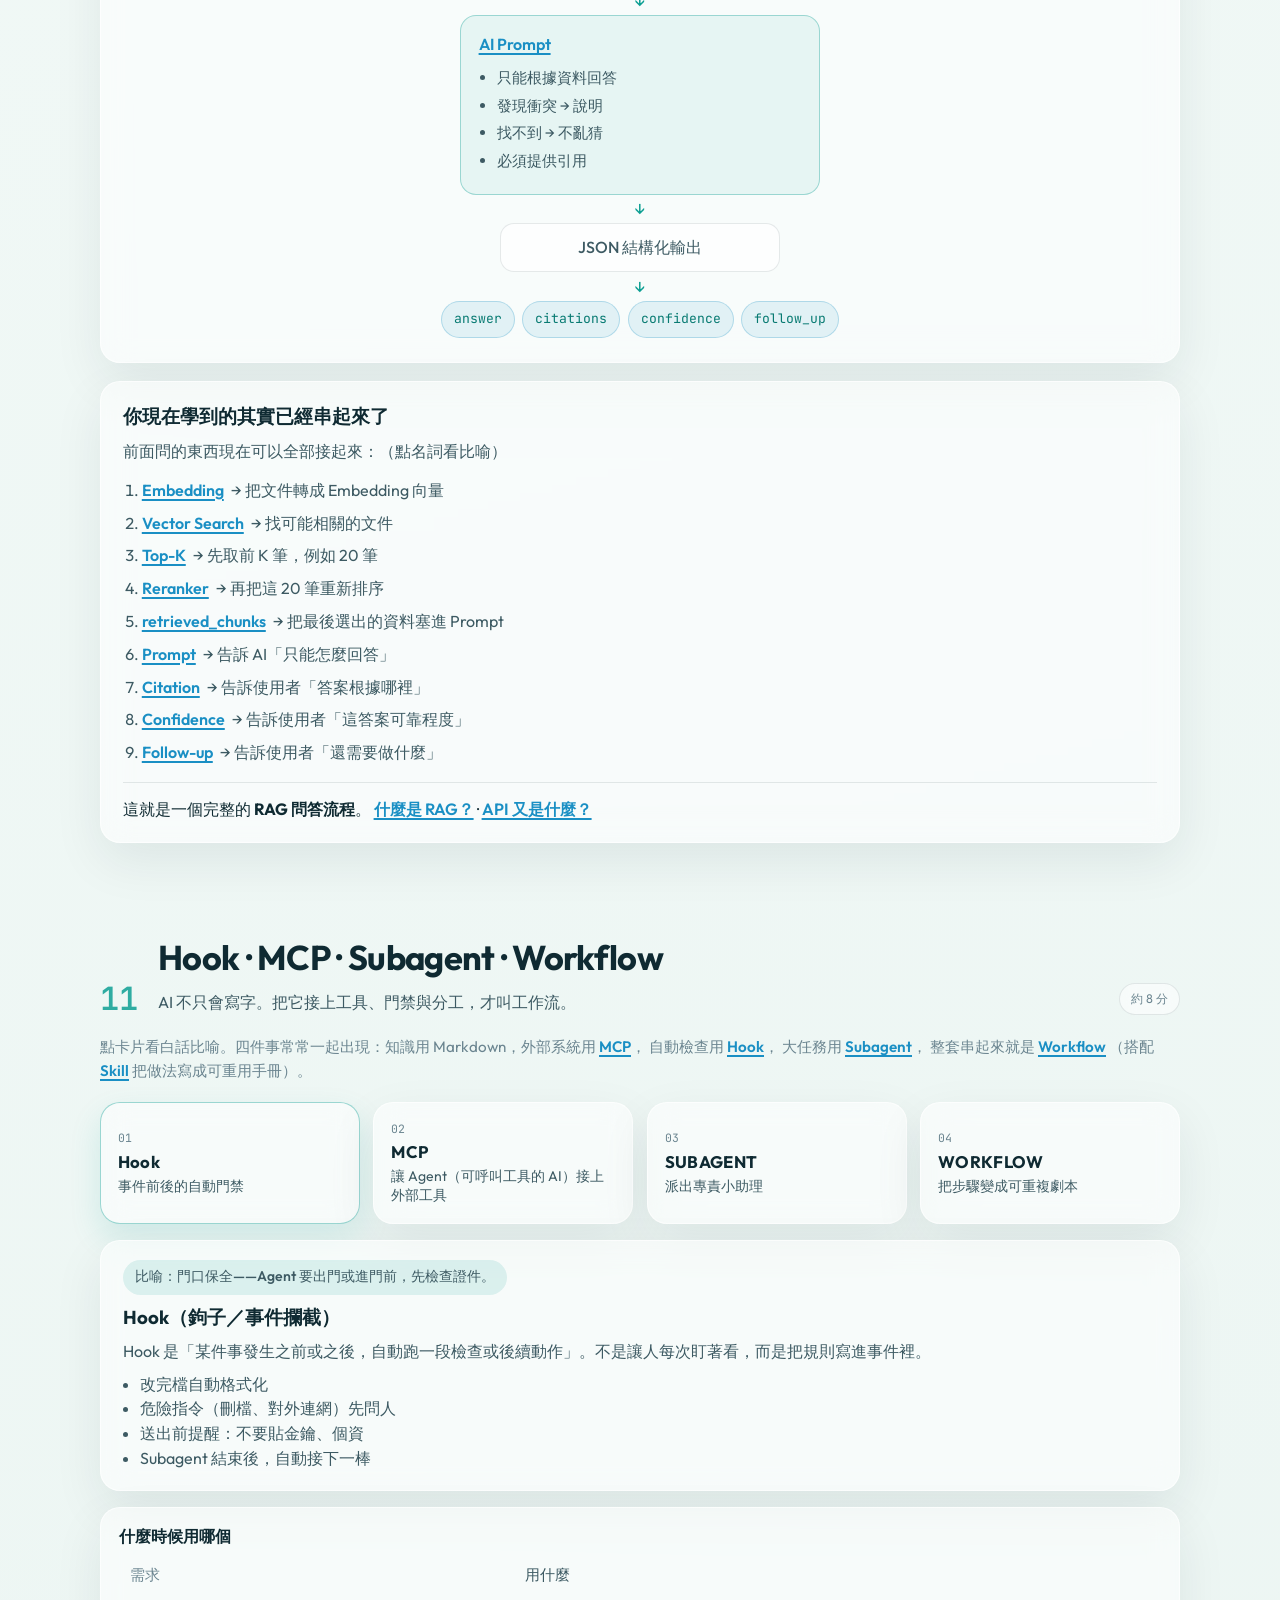
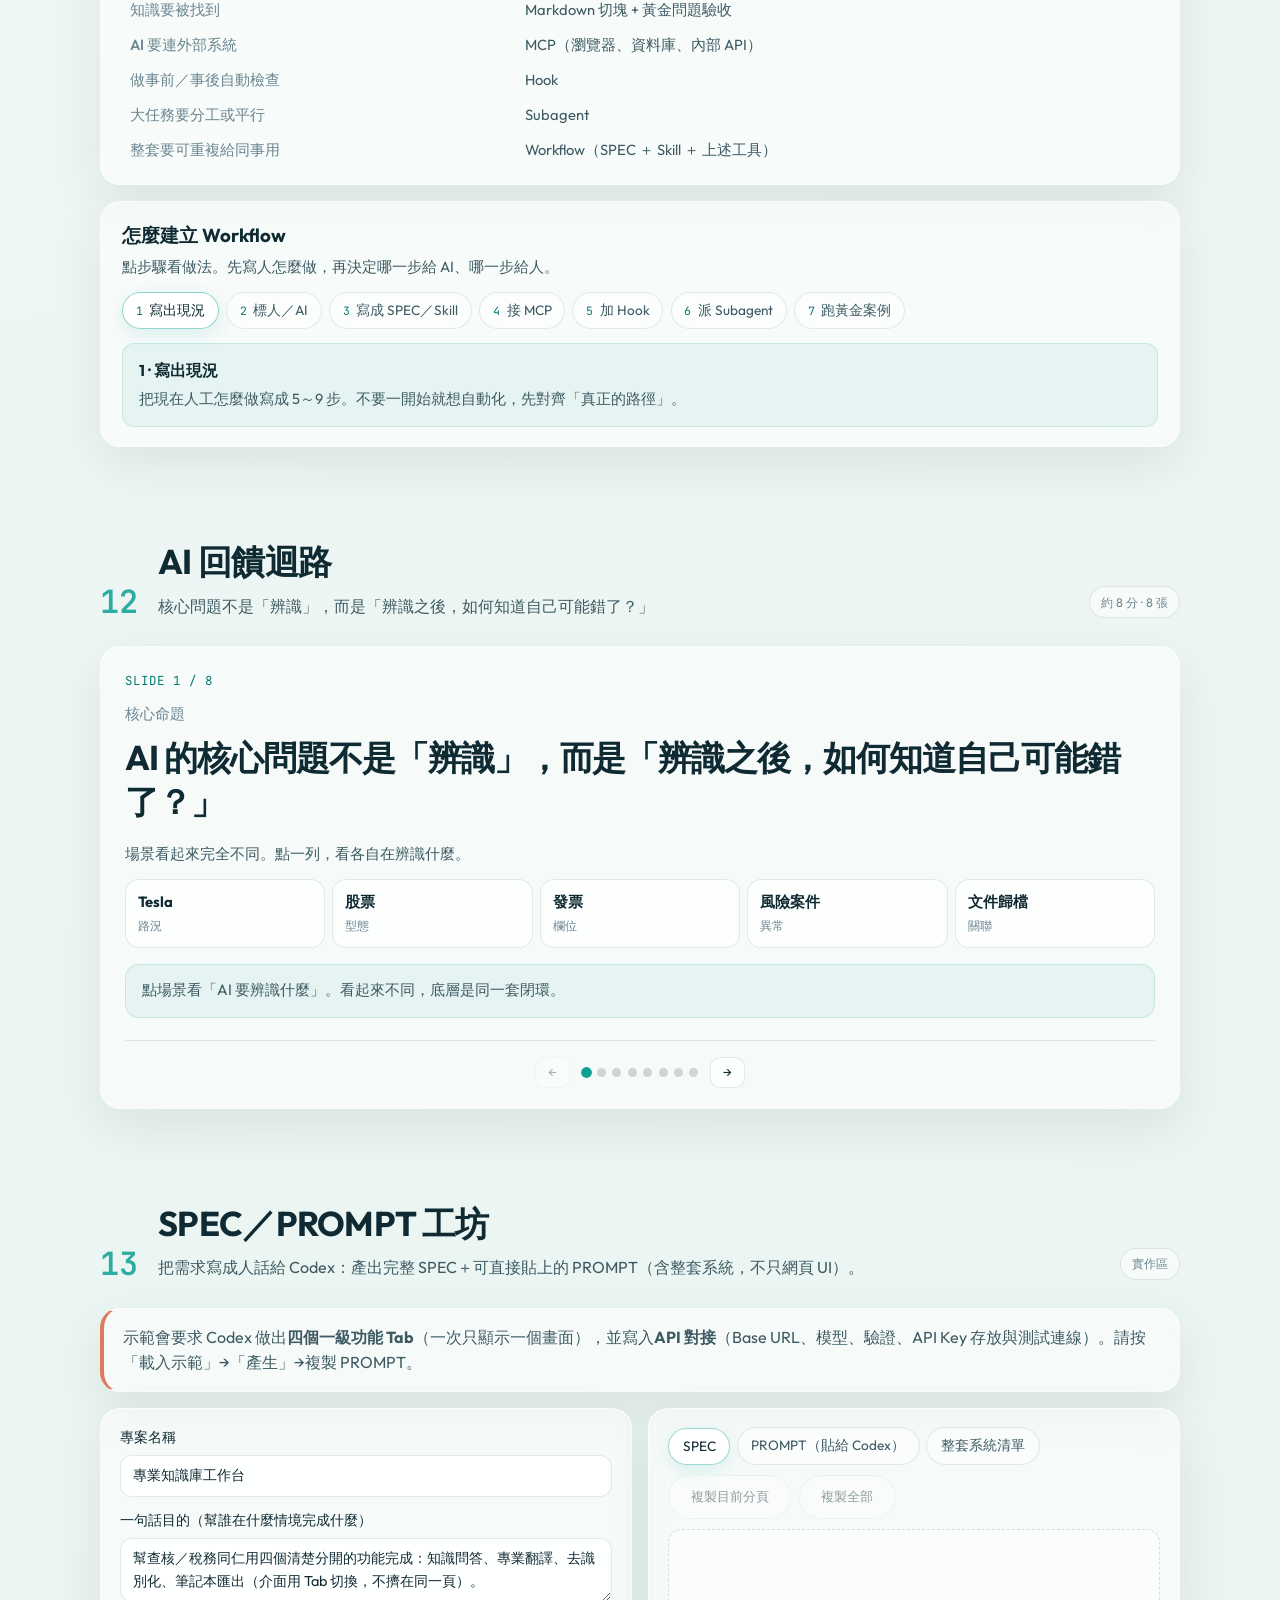
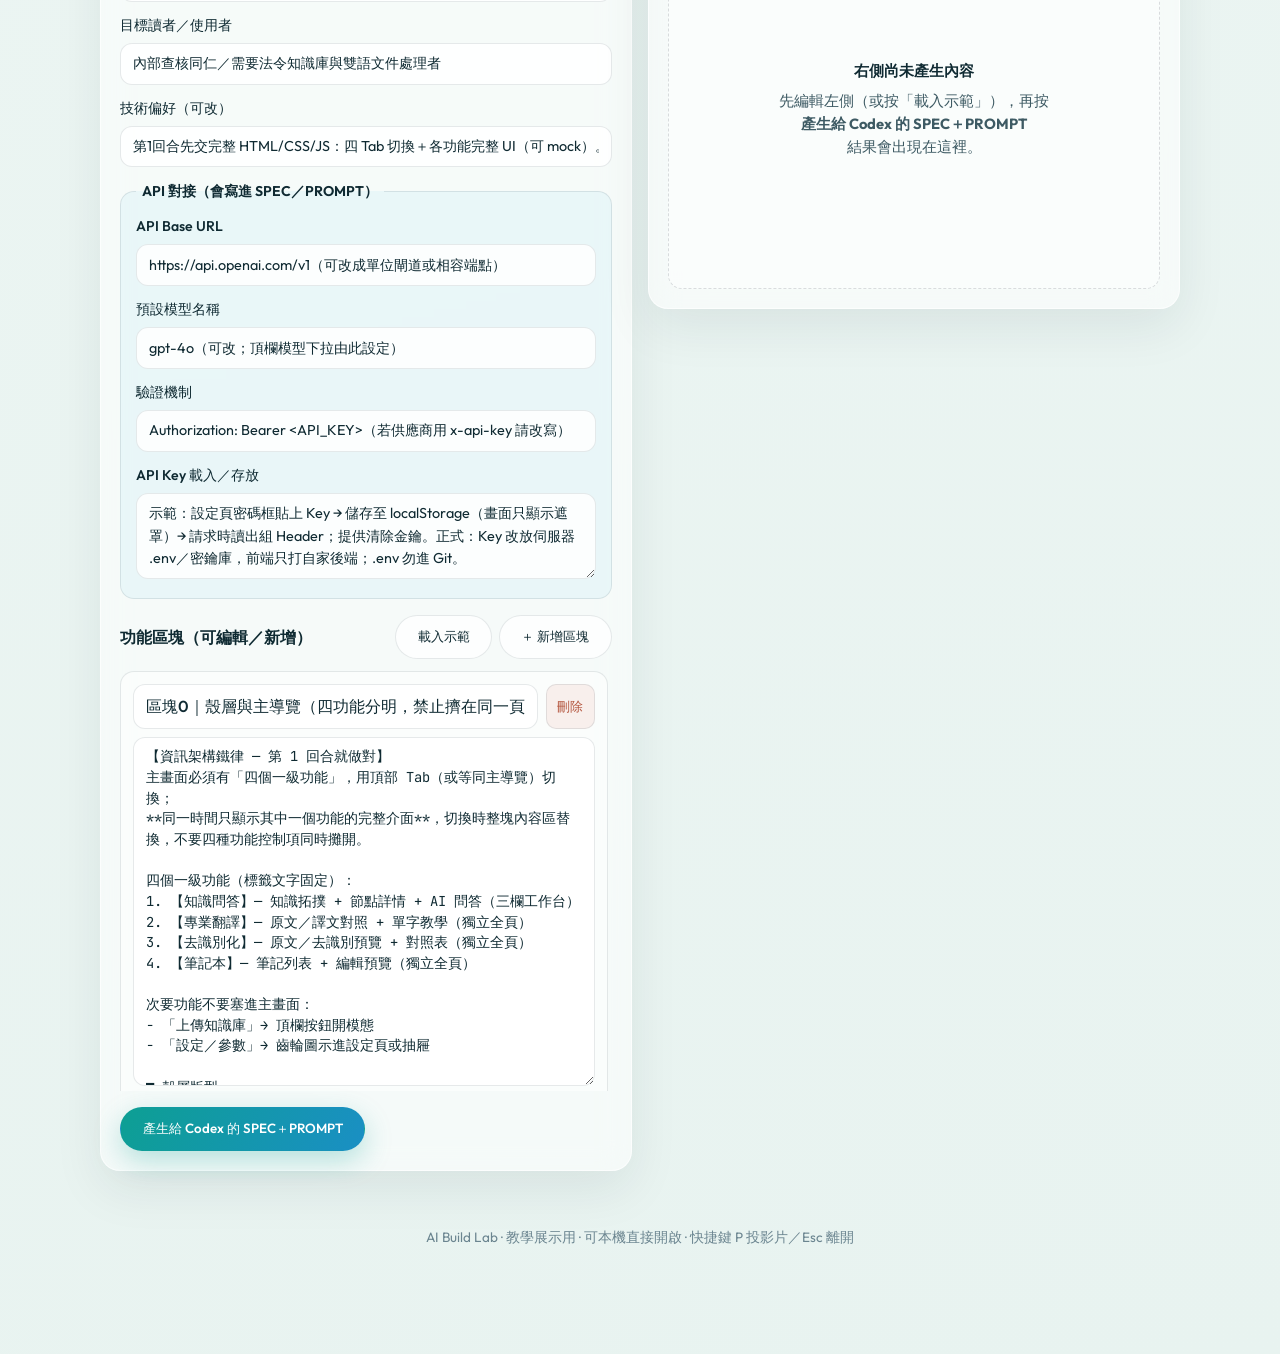
==== commit 45b17e4b: "Restyle AI NOTE diagrams as hand-drawn engineer sketch boards. Add grid-paper canvas, sticky-note de" ====
--- a/index.html
+++ b/index.html
@@ -7,8 +7,8 @@
   <meta name="description" content="60–70 分鐘互動教學：構想、SPEC、PROMPT、知識庫切塊、Hook／MCP／Subagent、工作流與 AI 回饋迴路" />
   <link rel="preconnect" href="https://fonts.googleapis.com" />
   <link rel="preconnect" href="https://fonts.gstatic.com" crossorigin />
-  <link href="https://fonts.googleapis.com/css2?family=JetBrains+Mono:wght@400;500;600&family=Outfit:wght@300;400;500;600;700&display=swap" rel="stylesheet" />
-  <link rel="stylesheet" href="css/styles.css?v=codex-3" />
+  <link href="https://fonts.googleapis.com/css2?family=Caveat:wght@400;600;700&family=JetBrains+Mono:wght@400;500;600&family=Ma+Shan+Zheng&family=Outfit:wght@300;400;500;600;700&display=swap" rel="stylesheet" />
+  <link rel="stylesheet" href="css/styles.css?v=codex-4" />
 </head>
 <body>
   <div class="bg-layer" aria-hidden="true">
@@ -961,56 +961,140 @@
         <div class="tab-panels glass">
           <!-- 架構＋邏輯流程圖 -->
           <div class="tab-panel active" data-panel="arch-diagrams">
-            <p class="panel-intro">上課建議<strong>先講這兩張圖</strong>：左＝整體架構（誰呼叫誰）；右＝一題進來後的判斷與路由。點方塊看白話；右下角可開完整大圖。</p>
-            <div class="ainote-diagram-grid">
-              <article class="ainote-diagram-card">
-                <h4>① 系統架構流程圖 <small>System Architecture</small></h4>
-                <p class="diagram-caption">四個 Tab 共用同一套 LLM／RAG，但<strong>各自獨立引擎</strong>，不混在同一個 Prompt。</p>
-                <div class="ainote-sys-board" id="ainoteSysBoard">
-                  <button type="button" class="ainote-box ui" data-arch-sys="ui">UI 四 Tab<br /><small>問答｜翻譯｜去識別｜筆記</small></button>
-                  <span class="ainote-arr">↓</span>
-                  <button type="button" class="ainote-box route" data-arch-sys="router">意圖路由<br /><small>mentor_mode / treaty / translate</small></button>
-                  <span class="ainote-arr">↓</span>
-                  <div class="ainote-engine-row">
-                    <button type="button" class="ainote-box eng" data-arch-sys="tp-reasoning">tp_reasoning<br /><small>16 步推理</small></button>
-                    <button type="button" class="ainote-box eng" data-arch-sys="tp-bapa">tp_bapa_reasoning<br /><small>CA / FAR</small></button>
-                    <button type="button" class="ainote-box eng" data-arch-sys="tp-lego">tp_lego<br /><small>子引擎積木</small></button>
-                    <button type="button" class="ainote-box eng" data-arch-sys="translation">translation_engine</button>
-                    <button type="button" class="ainote-box eng" data-arch-sys="deident">deident_engine</button>
-                    <button type="button" class="ainote-box eng" data-arch-sys="treaty">treaty_rate_ai</button>
+            <p class="panel-intro">像<strong>工程師在白板前畫的草圖</strong>：管線怎麼接、引擎為何拆開、UI 怎麼分 Tab。黃／粉便條是設計當下的思考；點方框看對應目錄。</p>
+            <div class="ainote-diagram-grid sketch-layout">
+              <!-- ① 系統架構手繪 -->
+              <article class="sketch-sheet">
+                <div class="sketch-sheet-head">
+                  <span class="sketch-tag">白板草圖 ①</span>
+                  <h4>系統架構 · 怎麼切管線？</h4>
+                  <p class="sketch-sub">四 Tab 共用 LLM／RAG，但<strong>引擎各自獨立</strong></p>
+                </div>
+                <div class="sketch-canvas" id="ainoteSysBoard">
+                  <div class="sketch-margin left">
+                    <div class="sketch-sticky yellow">
+                      <strong>UI 怎麼設計？</strong>
+                      <p>四 Tab 各做各的<br />不要拓撲＋翻譯＋去識別擠一頁</p>
+                    </div>
+                    <div class="sketch-sticky blue">
+                      <strong>→ 問答 Tab</strong>
+                      <p>心智圖＋聊天<br />走 tp_reasoning</p>
+                    </div>
+                    <div class="sketch-sticky pink">
+                      <strong>→ 翻譯 Tab</strong>
+                      <p>術語庫管線<br />≠ 問答 Prompt</p>
+                    </div>
                   </div>
-                  <span class="ainote-arr">↓</span>
-                  <button type="button" class="ainote-box rag" data-arch-sys="rag">RAG 知識層<br /><small>tp_kb_rag · rag-java Hybrid</small></button>
-                  <span class="ainote-arr">↓</span>
-                  <button type="button" class="ainote-box llm" data-arch-sys="llm">LLM ＋ Validator<br /><small>profile / orchestration</small></button>
-                  <span class="ainote-arr">↓</span>
-                  <button type="button" class="ainote-box out" data-arch-sys="output">結構化輸出<br /><small>引用 · 信心 · UI Card</small></button>
+                  <div class="sketch-main">
+                    <svg class="sketch-wires" viewBox="0 0 320 520" aria-hidden="true">
+                      <path class="sketch-path" d="M160 58 L160 88" />
+                      <path class="sketch-path" d="M160 128 L160 158" />
+                      <path class="sketch-path branch" d="M160 158 L160 178 L80 198" />
+                      <path class="sketch-path branch" d="M160 178 L240 198" />
+                      <path class="sketch-path branch" d="M160 178 L160 198" />
+                      <path class="sketch-path" d="M160 248 L160 278" />
+                      <path class="sketch-path" d="M160 318 L160 348" />
+                      <path class="sketch-path" d="M160 388 L160 418" />
+                      <path class="sketch-path" d="M160 458 L160 488" />
+                      <path class="sketch-path side" d="M230 210 Q280 260 290 320" />
+                    </svg>
+                    <button type="button" class="sketch-node n-ui" data-arch-sys="ui" style="--sx:50%;--sy:4%">UI · 四 Tab<div>問答｜翻譯｜去識別｜筆記</div></button>
+                    <button type="button" class="sketch-node n-route" data-arch-sys="router" style="--sx:50%;--sy:17%">意圖路由<div>Tab + mentor / treaty 關鍵字</div></button>
+                    <div class="sketch-engine-cluster" style="--sy:34%">
+                      <button type="button" class="sketch-node n-eng" data-arch-sys="tp-reasoning">tp_reasoning<div>16 步</div></button>
+                      <button type="button" class="sketch-node n-eng" data-arch-sys="tp-bapa">tp_bapa<div>CA/FAR</div></button>
+                      <button type="button" class="sketch-node n-eng" data-arch-sys="tp-lego">tp_lego<div>積木</div></button>
+                      <button type="button" class="sketch-node n-eng" data-arch-sys="translation">translation</button>
+                      <button type="button" class="sketch-node n-eng" data-arch-sys="deident">deident</button>
+                      <button type="button" class="sketch-node n-eng" data-arch-sys="treaty">treaty_rate</button>
+                    </div>
+                    <button type="button" class="sketch-node n-rag" data-arch-sys="rag" style="--sx:50%;--sy:58%">RAG 知識層<div>tp_kb_rag · rag-java</div></button>
+                    <button type="button" class="sketch-node n-llm" data-arch-sys="llm" style="--sx:50%;--sy:72%">LLM + Validator<div>profile · main/sub agent</div></button>
+                    <button type="button" class="sketch-node n-out" data-arch-sys="output" style="--sx:50%;--sy:86%">輸出<div>引用 · 信心 · UI Card</div></button>
+                  </div>
+                  <div class="sketch-margin right">
+                    <div class="sketch-sticky green">
+                      <strong>為何拆引擎？</strong>
+                      <p>一個 Prompt<br />維護會爆炸</p>
+                    </div>
+                    <div class="sketch-sticky yellow">
+                      <strong>協定別猜</strong>
+                      <p>Rule DB 決定稅率<br />LLM 只解釋</p>
+                    </div>
+                    <div class="sketch-sticky orange">
+                      <strong>RAG 共用</strong>
+                      <p>知識庫可共用<br />Prompt 模板不共用</p>
+                    </div>
+                    <div class="sketch-scribble">← 先想清這層再寫 code</div>
+                  </div>
                 </div>
-                <button type="button" class="btn btn-ghost btn-sm" data-arch-pop="diag-system-arch">開啟完整架構圖 →</button>
+                <button type="button" class="btn btn-ghost btn-sm sketch-pop-btn" data-arch-pop="diag-system-arch">展開完整架構說明 →</button>
               </article>
-              <article class="ainote-diagram-card">
-                <h4>② 邏輯流程圖 <small>Answer Logic Flow</small></h4>
-                <p class="diagram-caption">以<strong>知識問答 Tab</strong>為例：規則引擎先跑，LLM 只負責「寫人話」。</p>
-                <div class="ainote-logic-board" id="ainoteLogicBoard">
-                  <button type="button" class="flow-node compact" data-arch-logic="start" style="--x:6%;--y:8%">使用者<br />提問</button>
-                  <button type="button" class="flow-node compact" data-arch-logic="tab" style="--x:22%;--y:8%">哪個<br />Tab？</button>
-                  <button type="button" class="flow-node compact diamond" data-arch-logic="intent" style="--x:38%;--y:8%"><span class="diamond-label">意圖<br />分類</span></button>
-                  <button type="button" class="flow-node compact alt" data-arch-logic="treaty" style="--x:54%;--y:2%">租稅協定？<br /><small>treaty_rate_ai</small></button>
-                  <button type="button" class="flow-node compact alt" data-arch-logic="bapa" style="--x:54%;--y:14%">BAPA？<br /><small>tp_bapa_reasoning</small></button>
-                  <button type="button" class="flow-node compact primary" data-arch-logic="reason" style="--x:70%;--y:8%">tp_reasoning<br /><small>+ tp_lego 積木</small></button>
-                  <button type="button" class="flow-node compact" data-arch-logic="mentor" style="--x:86%;--y:8%">Mentor<br /><small>深度案件</small></button>
-                  <button type="button" class="flow-node compact" data-arch-logic="rag" style="--x:22%;--y:42%">RAG 檢索<br /><small>boostKbChunks</small></button>
-                  <button type="button" class="flow-node compact" data-arch-logic="prompt" style="--x:42%;--y:42%">組 prompt_block<br /><small>規則結果＋chunks</small></button>
-                  <button type="button" class="flow-node compact primary" data-arch-logic="llm" style="--x:62%;--y:42%">LLM 生成<br /><small>串流</small></button>
-                  <button type="button" class="flow-node compact" data-arch-logic="valid" style="--x:82%;--y:42%">Validator<br /><small>重試</small></button>
-                  <button type="button" class="flow-node compact" data-arch-logic="end" style="--x:50%;--y:76%">UI 卡片<br /><small>引用＋筆記</small></button>
+
+              <!-- ② 邏輯流程手繪 -->
+              <article class="sketch-sheet">
+                <div class="sketch-sheet-head">
+                  <span class="sketch-tag">白板草圖 ②</span>
+                  <h4>回答邏輯 · 一題怎麼走？</h4>
+                  <p class="sketch-sub">規則引擎<strong>先跑</strong>，LLM <strong>只寫人話</strong></p>
                 </div>
-                <button type="button" class="btn btn-ghost btn-sm" data-arch-pop="diag-logic-flow">開啟完整邏輯圖 →</button>
+                <div class="sketch-canvas logic" id="ainoteLogicBoard">
+                  <div class="sketch-margin left">
+                    <div class="sketch-sticky yellow">
+                      <strong>核心分工</strong>
+                      <p>RAG 找證據<br />Rule 決定分析<br />LLM 寫句子</p>
+                    </div>
+                    <div class="sketch-sticky pink">
+                      <strong>?? 不確定</strong>
+                      <p>→ 澄清／拒答<br />不要硬答法條</p>
+                    </div>
+                  </div>
+                  <div class="sketch-main logic-flow">
+                    <svg class="sketch-wires" viewBox="0 0 400 420" aria-hidden="true">
+                      <path class="sketch-path" d="M36 36 H120" />
+                      <path class="sketch-path" d="M160 36 H240" />
+                      <path class="sketch-path" d="M280 36 H340" />
+                      <path class="sketch-path branch" d="M360 50 L360 80 L300 100" />
+                      <path class="sketch-path branch" d="M360 50 L360 80 L360 100" />
+                      <path class="sketch-path branch" d="M360 50 L360 80 L420 100" />
+                      <path class="sketch-path" d="M360 130 L360 160" />
+                      <path class="sketch-path" d="M80 180 H160" />
+                      <path class="sketch-path" d="M200 180 H280" />
+                      <path class="sketch-path" d="M320 180 H360" />
+                      <path class="sketch-path" d="M200 220 L200 260 L200 300" />
+                      <path class="sketch-path" d="M200 340 L200 380" />
+                    </svg>
+                    <button type="button" class="sketch-node sm" data-arch-logic="start" style="--sx:8%;--sy:6%">使用者<br />提問</button>
+                    <button type="button" class="sketch-node sm" data-arch-logic="tab" style="--sx:28%;--sy:6%">哪個<br />Tab？</button>
+                    <button type="button" class="sketch-node sm diamond-sk" data-arch-logic="intent" style="--sx:48%;--sy:5%">意圖<br />分類</button>
+                    <button type="button" class="sketch-node sm alt-sk" data-arch-logic="treaty" style="--sx:72%;--sy:2%">協定?<br /><span>treaty_rate_ai</span></button>
+                    <button type="button" class="sketch-node sm alt-sk" data-arch-logic="bapa" style="--sx:72%;--sy:14%">BAPA?<br /><span>tp_bapa</span></button>
+                    <button type="button" class="sketch-node sm hi" data-arch-logic="reason" style="--sx:88%;--sy:8%">tp_reasoning<br /><span>+ tp_lego</span></button>
+                    <button type="button" class="sketch-node sm" data-arch-logic="mentor" style="--sx:88%;--sy:22%">Mentor<br /><span>深度</span></button>
+                    <button type="button" class="sketch-node sm" data-arch-logic="rag" style="--sx:12%;--sy:42%">RAG<br /><span>boostKb</span></button>
+                    <button type="button" class="sketch-node sm" data-arch-logic="prompt" style="--sx:38%;--sy:42%">prompt_block<br /><span>規則+chunks</span></button>
+                    <button type="button" class="sketch-node sm hi" data-arch-logic="llm" style="--sx:62%;--sy:42%">LLM<br /><span>串流</span></button>
+                    <button type="button" class="sketch-node sm" data-arch-logic="valid" style="--sx:86%;--sy:42%">Validator</button>
+                    <button type="button" class="sketch-node sm out-sk" data-arch-logic="end" style="--sx:48%;--sy:78%">UI 卡片<br /><span>引用+筆記</span></button>
+                  </div>
+                  <div class="sketch-margin right">
+                    <div class="sketch-sticky green">
+                      <strong>每輪重查</strong>
+                      <p>多輪對話仍<br />re-retrieve</p>
+                    </div>
+                    <div class="sketch-sticky blue">
+                      <strong>training</strong>
+                      <p>離線 JSONL<br />≠ 線上引擎</p>
+                    </div>
+                    <div class="sketch-scribble">validator 掛了才重試 →</div>
+                  </div>
+                </div>
+                <button type="button" class="btn btn-ghost btn-sm sketch-pop-btn" data-arch-pop="diag-logic-flow">展開完整邏輯說明 →</button>
               </article>
             </div>
-            <aside class="ainote-diagram-detail glass" id="ainoteDiagramDetail">
-              <h4>點上方方塊或流程節點</h4>
-              <p>這裡會顯示該步驟在 AI-NOTE01 裡對應哪個目錄／檔案，以及為什麼要獨立成引擎。</p>
+            <aside class="ainote-diagram-detail sketch-detail glass" id="ainoteDiagramDetail">
+              <h4 class="sketch-font">點草圖上的方框</h4>
+              <p>會顯示 AI-NOTE01 對應目錄，以及「為什麼要獨立成引擎」。</p>
             </aside>
           </div>
 
@@ -1739,7 +1823,7 @@
     </div>
   </div>
 
-  <script src="js/app.js?v=codex-3"></script>
+  <script src="js/app.js?v=codex-4"></script>
   <script src="js/spec-workshop.js?v=codex-1"></script>
 </body>
 </html>
--- a/css/styles.css
+++ b/css/styles.css
@@ -4096,10 +4096,279 @@
 .ainote-diagram-grid {
   display: grid;
   grid-template-columns: 1fr 1fr;
-  gap: 1rem;
+  gap: 1.25rem;
   margin-bottom: 1rem;
 }
 
+.sketch-layout {
+  align-items: start;
+}
+
+/* ---------- hand-drawn sketch boards ---------- */
+.sketch-sheet {
+  background:
+    linear-gradient(rgba(40, 60, 80, 0.04) 1px, transparent 1px),
+    linear-gradient(90deg, rgba(40, 60, 80, 0.04) 1px, transparent 1px),
+    linear-gradient(145deg, #f8f6ef 0%, #eef3f0 45%, #f5f0e8 100%);
+  background-size: 18px 18px, 18px 18px, 100% 100%;
+  border: 2px solid rgba(40, 50, 60, 0.55);
+  border-radius: 4px 18px 8px 14px;
+  box-shadow: 3px 4px 0 rgba(0, 0, 0, 0.12), inset 0 0 0 1px rgba(255, 255, 255, 0.5);
+  padding: 0.85rem 0.75rem 0.75rem;
+  transform: rotate(-0.35deg);
+}
+
+.sketch-sheet:nth-child(2) {
+  transform: rotate(0.4deg);
+}
+
+.sketch-font,
+.sketch-sheet .sketch-sticky,
+.sketch-scribble,
+.sketch-node div,
+.sketch-node span {
+  font-family: "Ma Shan Zheng", "Caveat", "Segoe Print", cursive;
+}
+
+.sketch-sheet-head h4 {
+  margin: 0.15rem 0 0;
+  font-size: 1.05rem;
+  color: #1a2832;
+}
+
+.sketch-sub {
+  margin: 0.2rem 0 0.65rem;
+  font-size: 0.78rem;
+  color: #4a5a64;
+}
+
+.sketch-tag {
+  display: inline-block;
+  font-family: "Caveat", cursive;
+  font-size: 0.95rem;
+  font-weight: 700;
+  color: #c0392b;
+  transform: rotate(-2deg);
+}
+
+.sketch-canvas {
+  display: grid;
+  grid-template-columns: minmax(72px, 88px) 1fr minmax(72px, 88px);
+  gap: 0.35rem;
+  min-height: 480px;
+  position: relative;
+}
+
+.sketch-canvas.logic {
+  min-height: 420px;
+}
+
+.sketch-margin {
+  display: flex;
+  flex-direction: column;
+  gap: 0.45rem;
+  padding-top: 0.25rem;
+}
+
+.sketch-margin.left .sketch-sticky:nth-child(odd) {
+  transform: rotate(-2.5deg);
+}
+
+.sketch-margin.left .sketch-sticky:nth-child(even) {
+  transform: rotate(1.5deg);
+}
+
+.sketch-margin.right .sketch-sticky:nth-child(odd) {
+  transform: rotate(2deg);
+}
+
+.sketch-margin.right .sketch-sticky:nth-child(even) {
+  transform: rotate(-1.5deg);
+}
+
+.sketch-sticky {
+  padding: 0.45rem 0.5rem;
+  font-size: 0.82rem;
+  line-height: 1.35;
+  border: 1px solid rgba(0, 0, 0, 0.15);
+  box-shadow: 2px 3px 6px rgba(0, 0, 0, 0.12);
+  color: #2a3540;
+}
+
+.sketch-sticky strong {
+  display: block;
+  font-size: 0.92rem;
+  margin-bottom: 0.15rem;
+}
+
+.sketch-sticky p {
+  margin: 0;
+  font-size: 0.88rem;
+}
+
+.sketch-sticky.yellow { background: #fff9c4; }
+.sketch-sticky.pink { background: #fce4ec; }
+.sketch-sticky.blue { background: #e3f2fd; }
+.sketch-sticky.green { background: #e8f5e9; }
+.sketch-sticky.orange { background: #ffe0b2; }
+
+.sketch-scribble {
+  font-size: 0.95rem;
+  color: #1565c0;
+  transform: rotate(-3deg);
+  margin-top: 0.35rem;
+  opacity: 0.85;
+}
+
+.sketch-main {
+  position: relative;
+  min-height: 460px;
+}
+
+.sketch-main.logic-flow {
+  min-height: 400px;
+}
+
+.sketch-wires {
+  position: absolute;
+  inset: 0;
+  width: 100%;
+  height: 100%;
+  pointer-events: none;
+  z-index: 0;
+}
+
+.sketch-path {
+  fill: none;
+  stroke: #2c3e50;
+  stroke-width: 2.2;
+  stroke-linecap: round;
+  stroke-linejoin: round;
+  opacity: 0.55;
+  vector-effect: non-scaling-stroke;
+}
+
+.sketch-path.branch {
+  stroke-dasharray: none;
+  opacity: 0.45;
+}
+
+.sketch-path.side {
+  stroke: #e67e22;
+  stroke-width: 1.8;
+  opacity: 0.5;
+  stroke-dasharray: 4 3;
+}
+
+.sketch-engine-cluster {
+  position: absolute;
+  left: 50%;
+  top: 34%;
+  transform: translate(-50%, -50%);
+  display: flex;
+  flex-wrap: wrap;
+  gap: 0.3rem;
+  justify-content: center;
+  max-width: 92%;
+  z-index: 2;
+}
+
+.sketch-node {
+  position: absolute;
+  left: var(--sx, 50%);
+  top: var(--sy, 50%);
+  transform: translate(-50%, -50%) rotate(var(--rot, -0.8deg));
+  z-index: 2;
+  padding: 0.4rem 0.55rem;
+  min-width: 4.2rem;
+  text-align: center;
+  font-size: 0.72rem;
+  font-weight: 600;
+  line-height: 1.25;
+  color: #1a2832;
+  background: #fffef8;
+  border: 2px solid #2c3e50;
+  border-radius: 255px 8px 12px 6px / 6px 10px 8px 255px;
+  box-shadow: 2px 2px 0 rgba(0, 0, 0, 0.15);
+  cursor: pointer;
+  transition: transform 0.15s, box-shadow 0.15s, background 0.15s;
+}
+
+.sketch-node div,
+.sketch-node span {
+  display: block;
+  font-weight: 400;
+  font-size: 0.78rem;
+  color: #546e7a;
+  margin-top: 0.1rem;
+}
+
+.sketch-node.sm {
+  font-size: 0.68rem;
+  padding: 0.35rem 0.45rem;
+  min-width: 3.5rem;
+}
+
+.sketch-node.sm span {
+  font-size: 0.72rem;
+}
+
+.sketch-node:hover,
+.sketch-node.active {
+  transform: translate(-50%, -50%) rotate(0deg) scale(1.04);
+  box-shadow: 3px 4px 0 rgba(0, 0, 0, 0.2);
+  background: #fff;
+  z-index: 5;
+}
+
+.sketch-node.n-ui { --rot: 0.5deg; background: #e3f2fd; }
+.sketch-node.n-route { --rot: -1deg; background: #f3e5f5; }
+.sketch-node.n-eng { position: relative; left: auto; top: auto; transform: rotate(var(--rot, 0.6deg)); min-width: 3.8rem; font-size: 0.65rem; background: #fff8e1; }
+.sketch-node.n-eng:nth-child(odd) { --rot: -1.2deg; }
+.sketch-node.n-eng:nth-child(even) { --rot: 0.9deg; }
+.sketch-node.n-eng:hover,
+.sketch-node.n-eng.active { transform: rotate(0deg) scale(1.05); }
+.sketch-node.n-rag { --rot: 0.3deg; background: #e8f5e9; }
+.sketch-node.n-llm { --rot: -0.6deg; background: #fff3e0; }
+.sketch-node.n-out { --rot: 0.8deg; background: #eceff1; }
+
+.sketch-node.diamond-sk {
+  border-radius: 4px;
+  transform: translate(-50%, -50%) rotate(45deg);
+  min-width: 3rem;
+  min-height: 3rem;
+  display: flex;
+  align-items: center;
+  justify-content: center;
+  padding: 0.25rem;
+  font-size: 0.62rem;
+  background: #fff9c4;
+}
+
+.sketch-node.diamond-sk:hover,
+.sketch-node.diamond-sk.active {
+  transform: translate(-50%, -50%) rotate(45deg) scale(1.05);
+}
+
+.sketch-node.alt-sk { background: #fce4ec; --rot: -1.5deg; }
+.sketch-node.hi { background: #e8f5e9; border-color: #2e7d32; }
+.sketch-node.out-sk { background: #e1f5fe; min-width: 5rem; --rot: -0.5deg; }
+
+.sketch-pop-btn {
+  margin-top: 0.65rem;
+}
+
+.sketch-detail {
+  border: 2px dashed rgba(44, 62, 80, 0.35);
+  background: rgba(255, 254, 248, 0.85) !important;
+}
+
+.sketch-detail h4.sketch-font {
+  font-size: 1.15rem;
+  color: #c0392b;
+}
+
+/* legacy diagram cards (keep for fallback) */
 .ainote-diagram-card {
   padding: 1rem 1.1rem;
   border: 1px solid var(--border);
@@ -4286,6 +4555,30 @@
   white-space: pre-wrap;
 }
 
+@media (max-width: 960px) {
+  .sketch-canvas {
+    grid-template-columns: 1fr;
+    min-height: auto;
+  }
+
+  .sketch-margin {
+    flex-direction: row;
+    flex-wrap: wrap;
+  }
+
+  .sketch-sticky {
+    flex: 1 1 140px;
+  }
+
+  .sketch-main {
+    min-height: 420px;
+  }
+
+  .sketch-scribble {
+    width: 100%;
+  }
+}
+
 @media (max-width: 768px) {
   .ainote-compare-grid {
     grid-template-columns: 1fr;
@@ -4293,6 +4586,10 @@
 
   .ainote-diagram-grid {
     grid-template-columns: 1fr;
+  }
+
+  .sketch-sheet {
+    transform: none;
   }
 
   .ainote-flow-board {
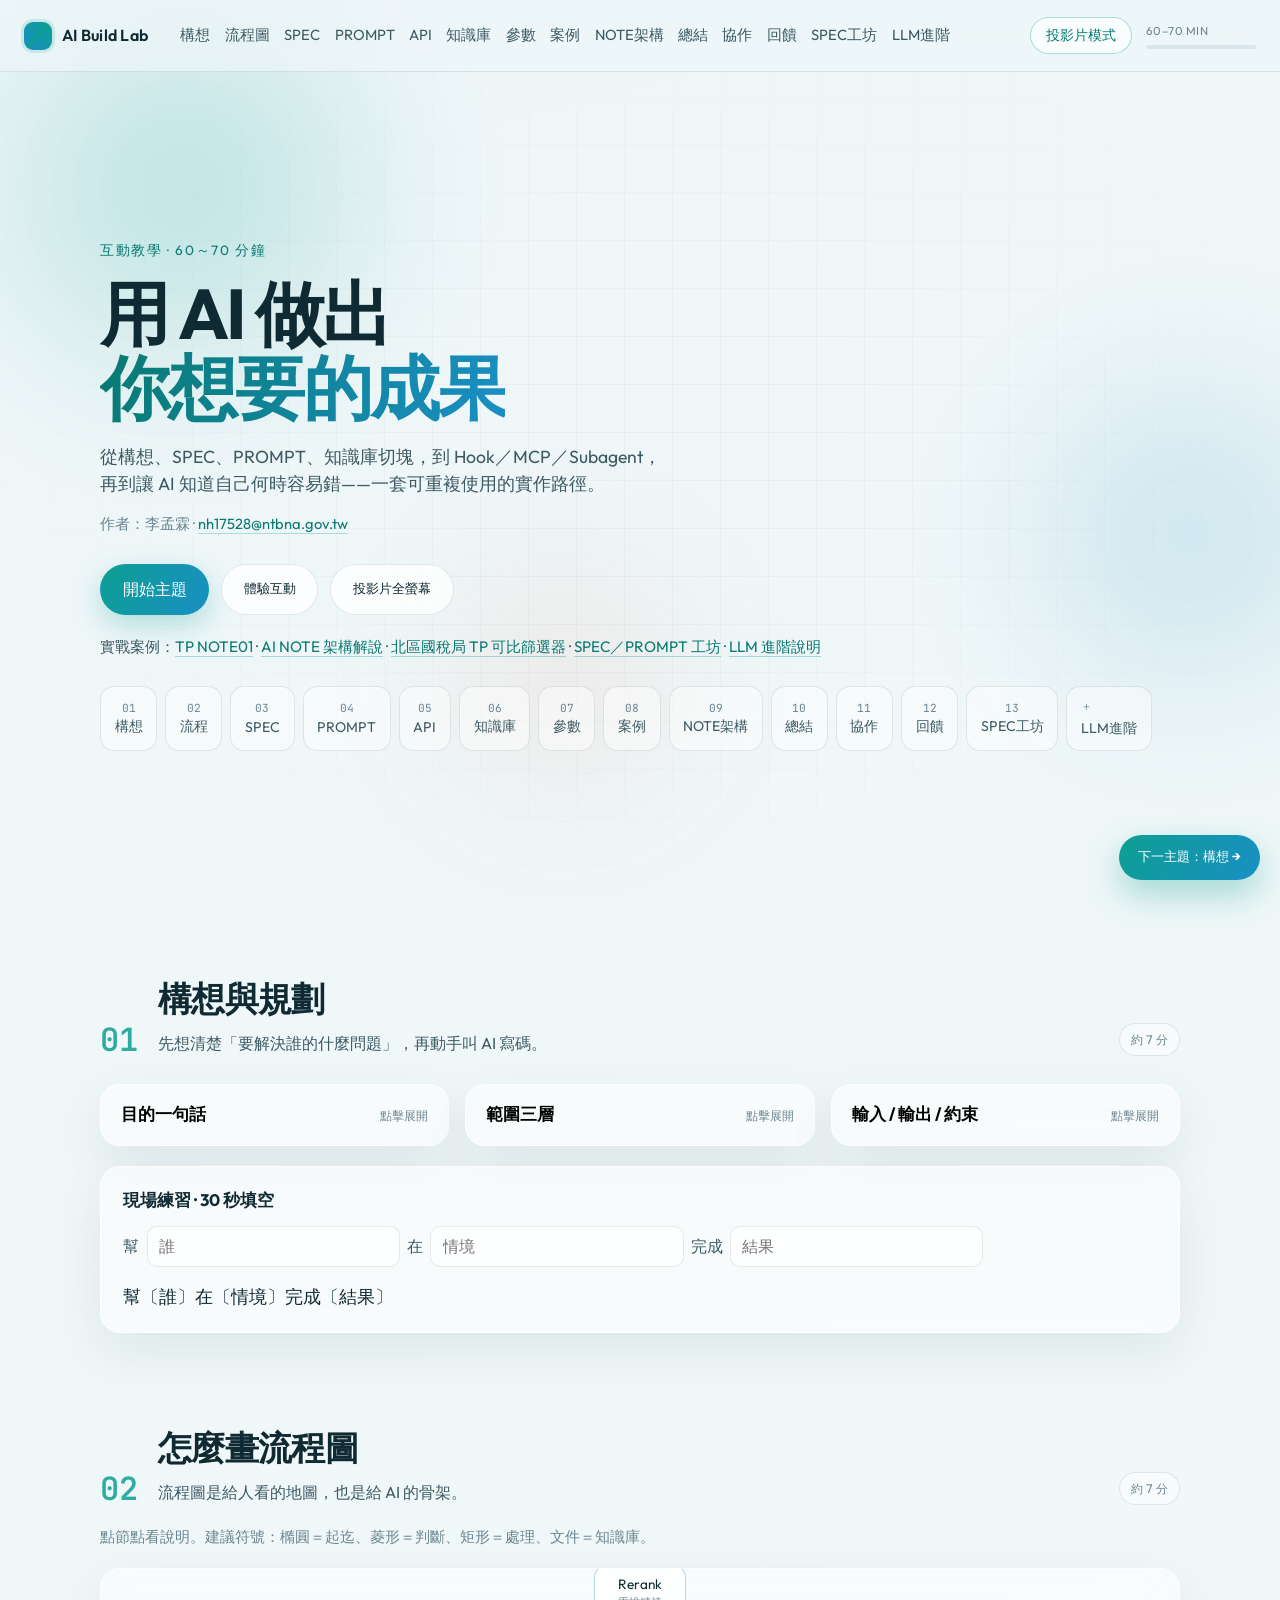
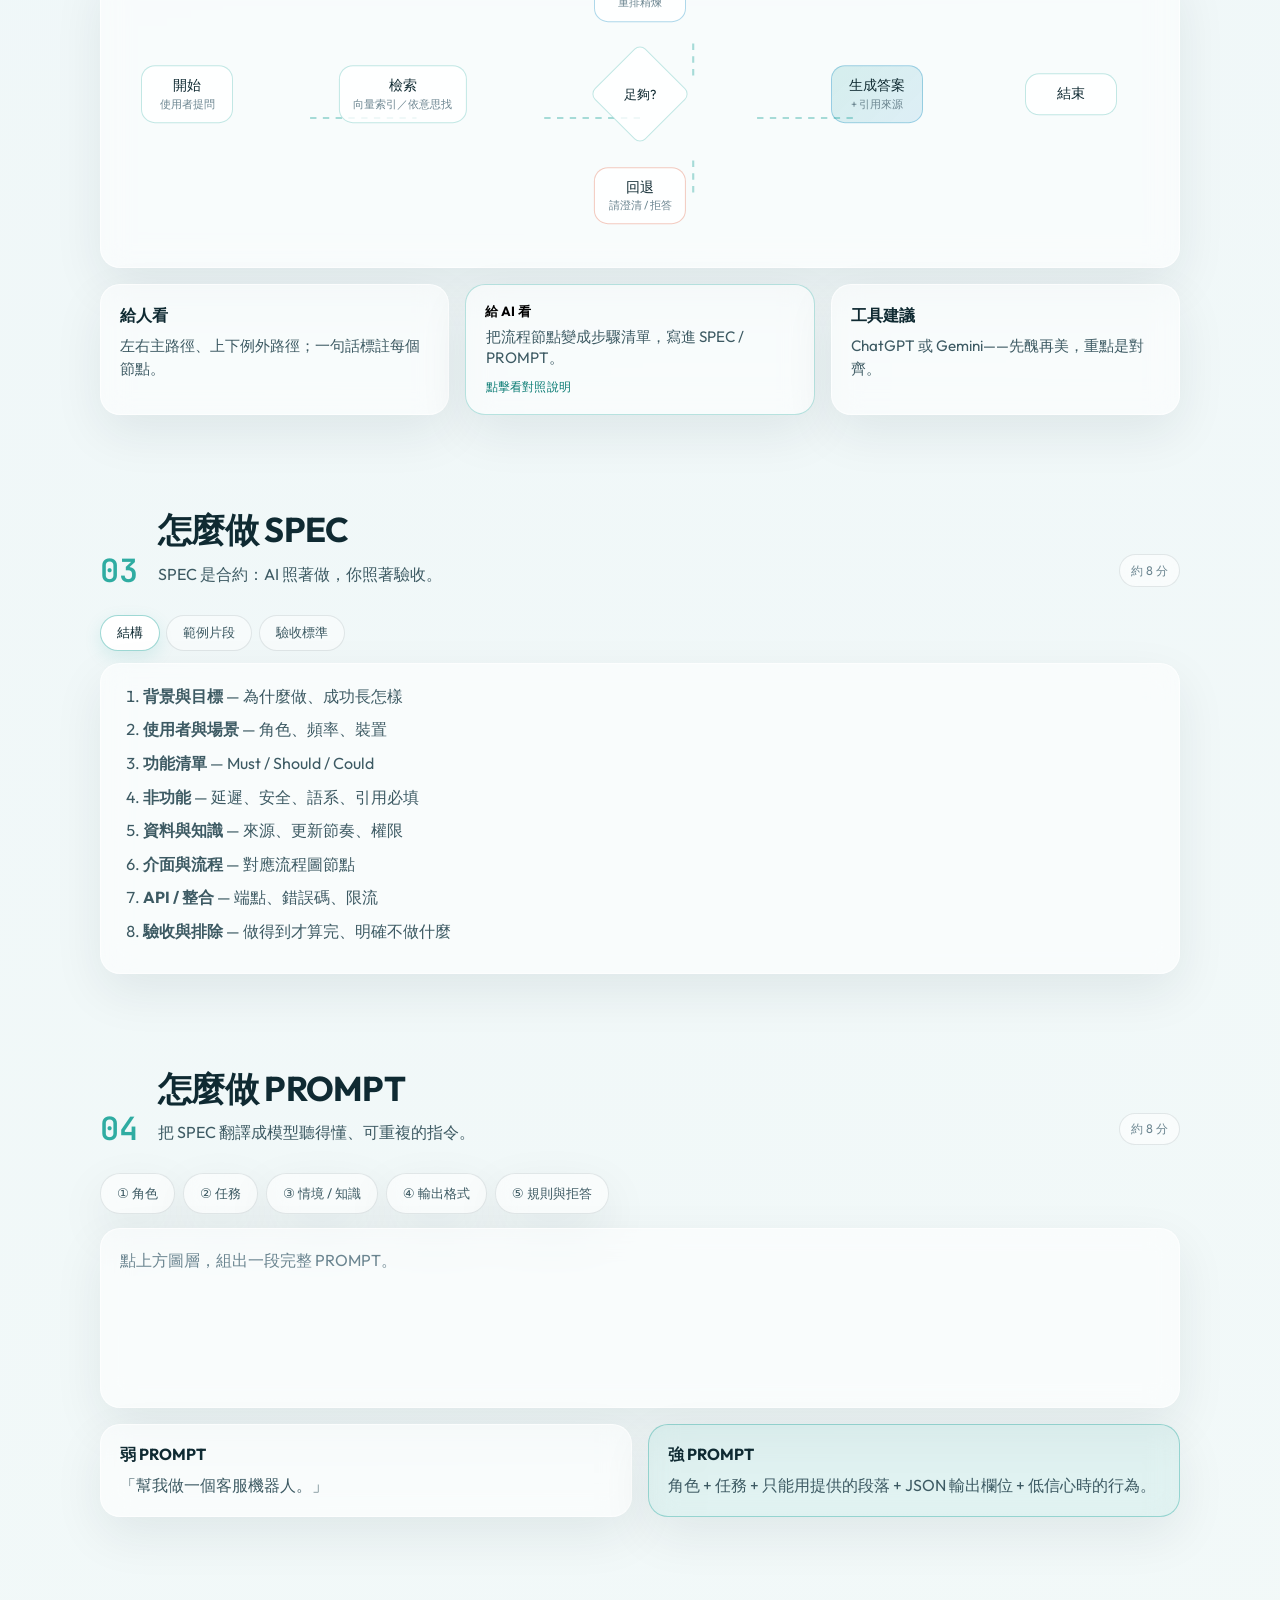
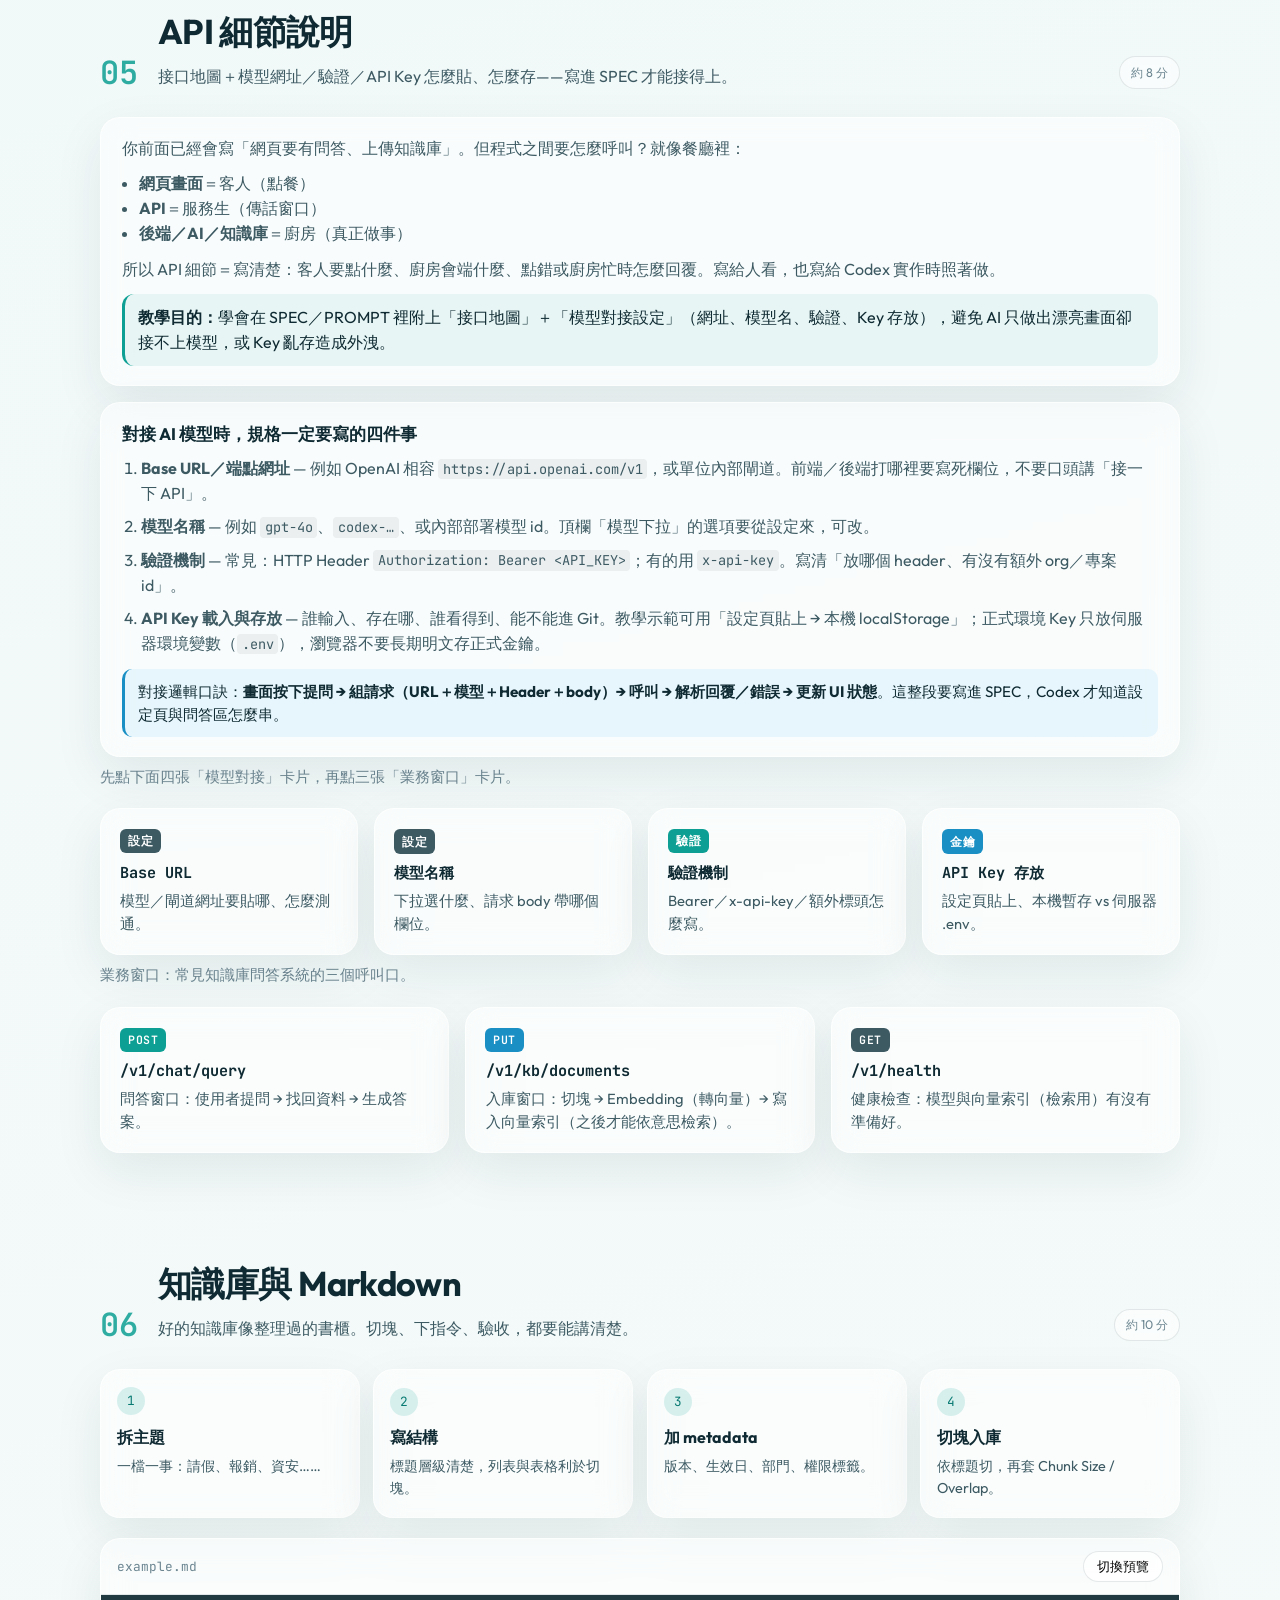
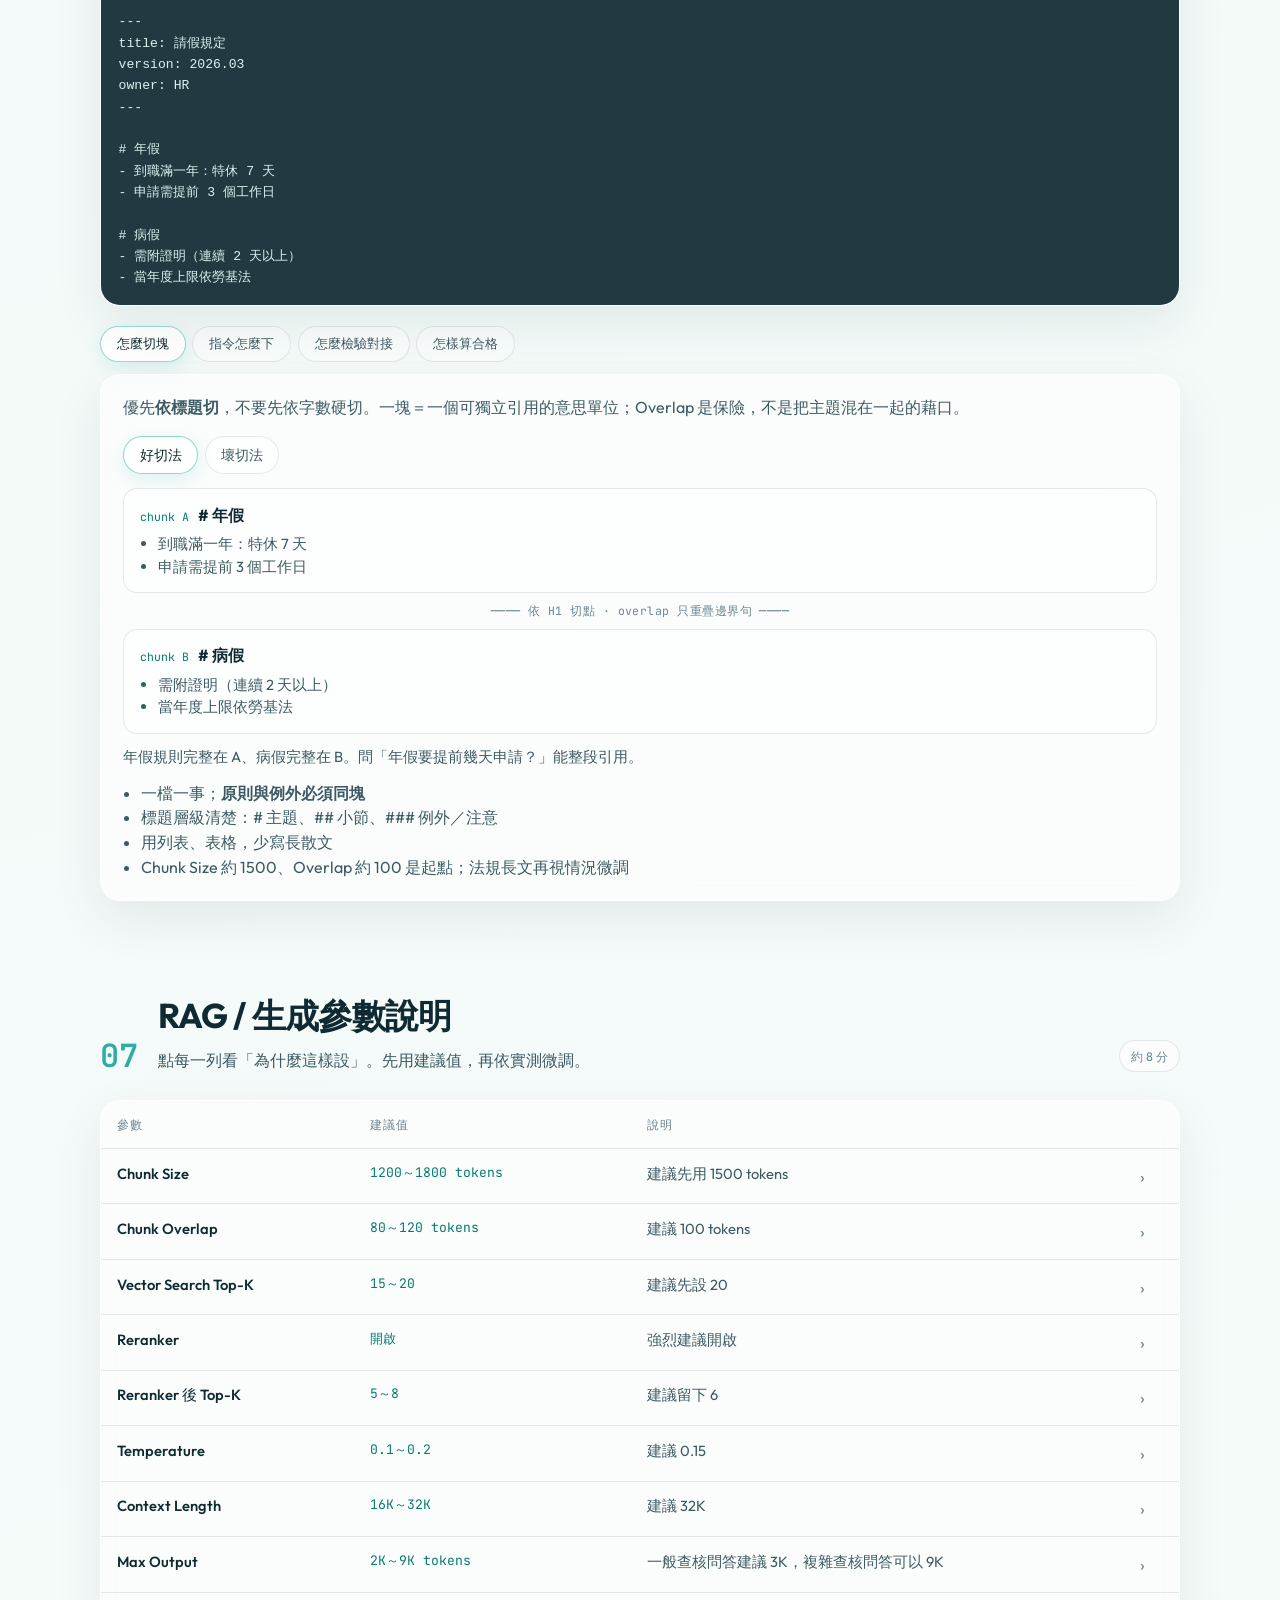
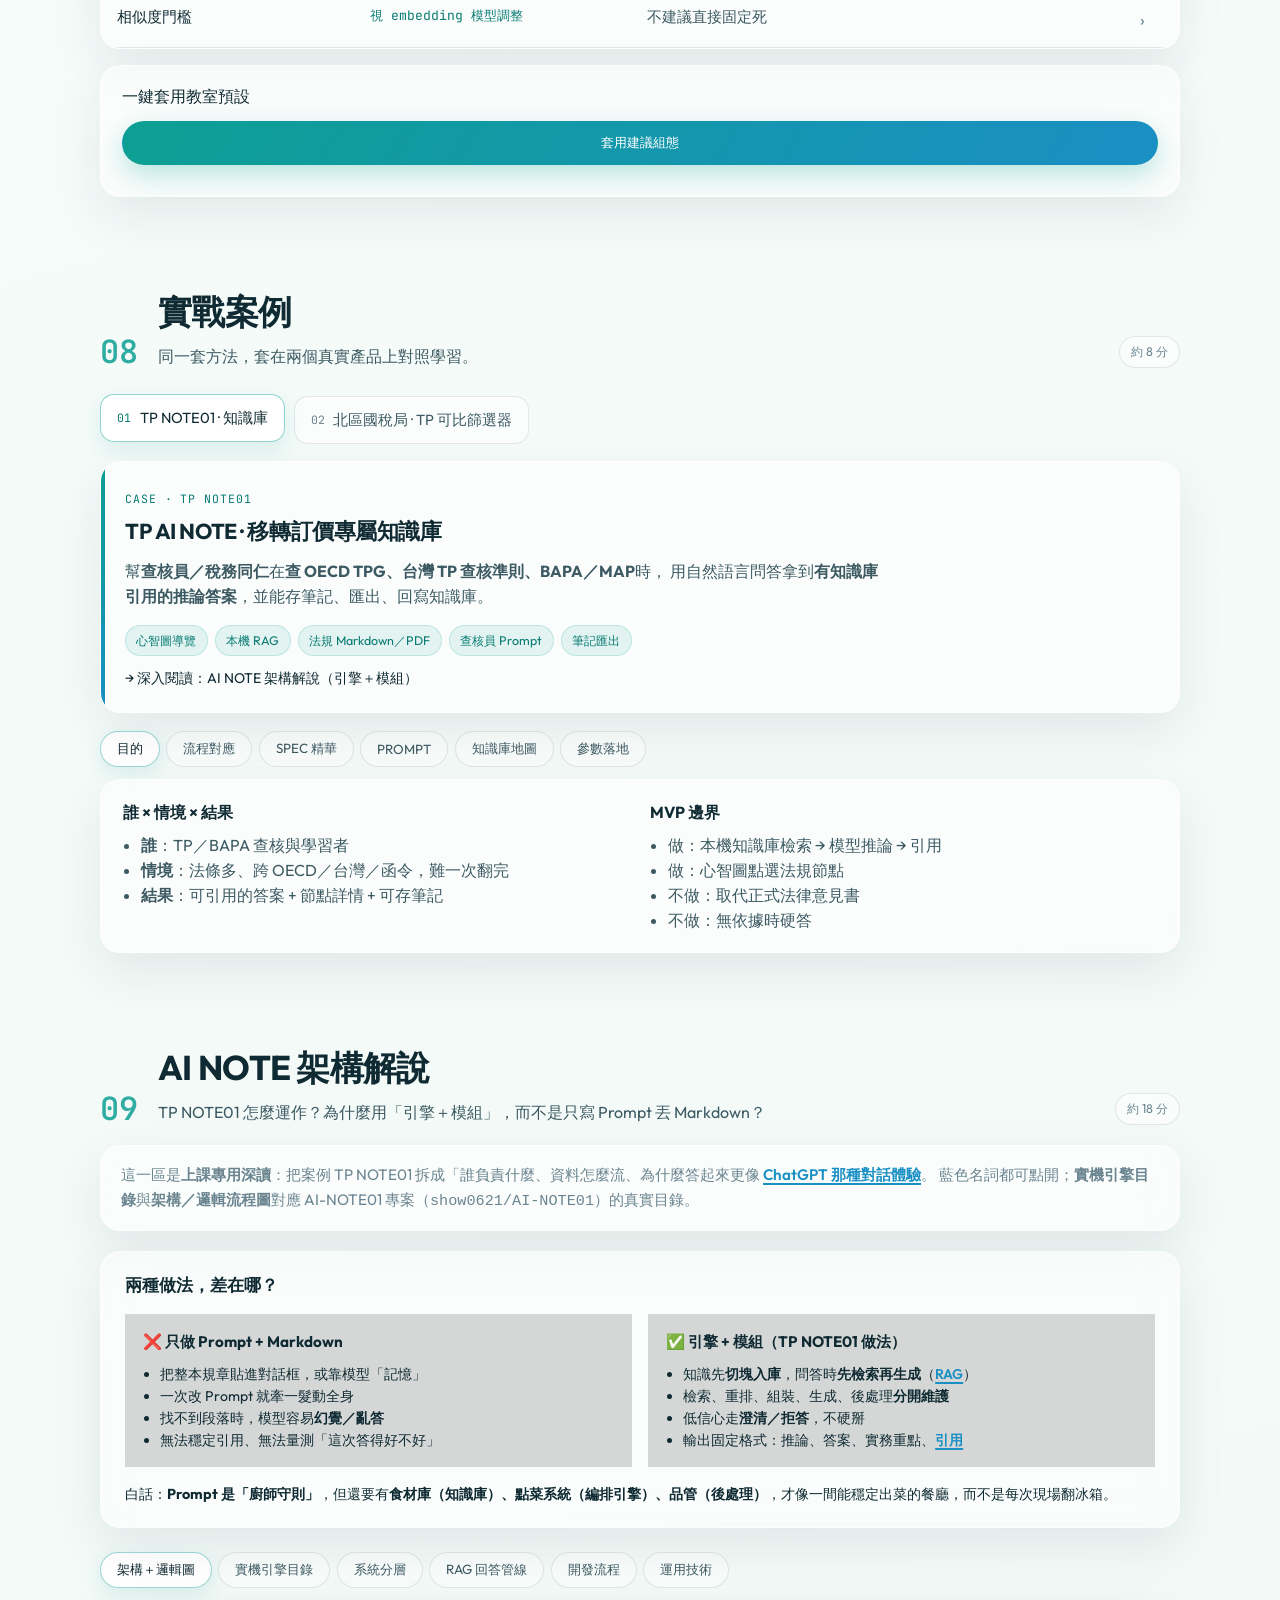
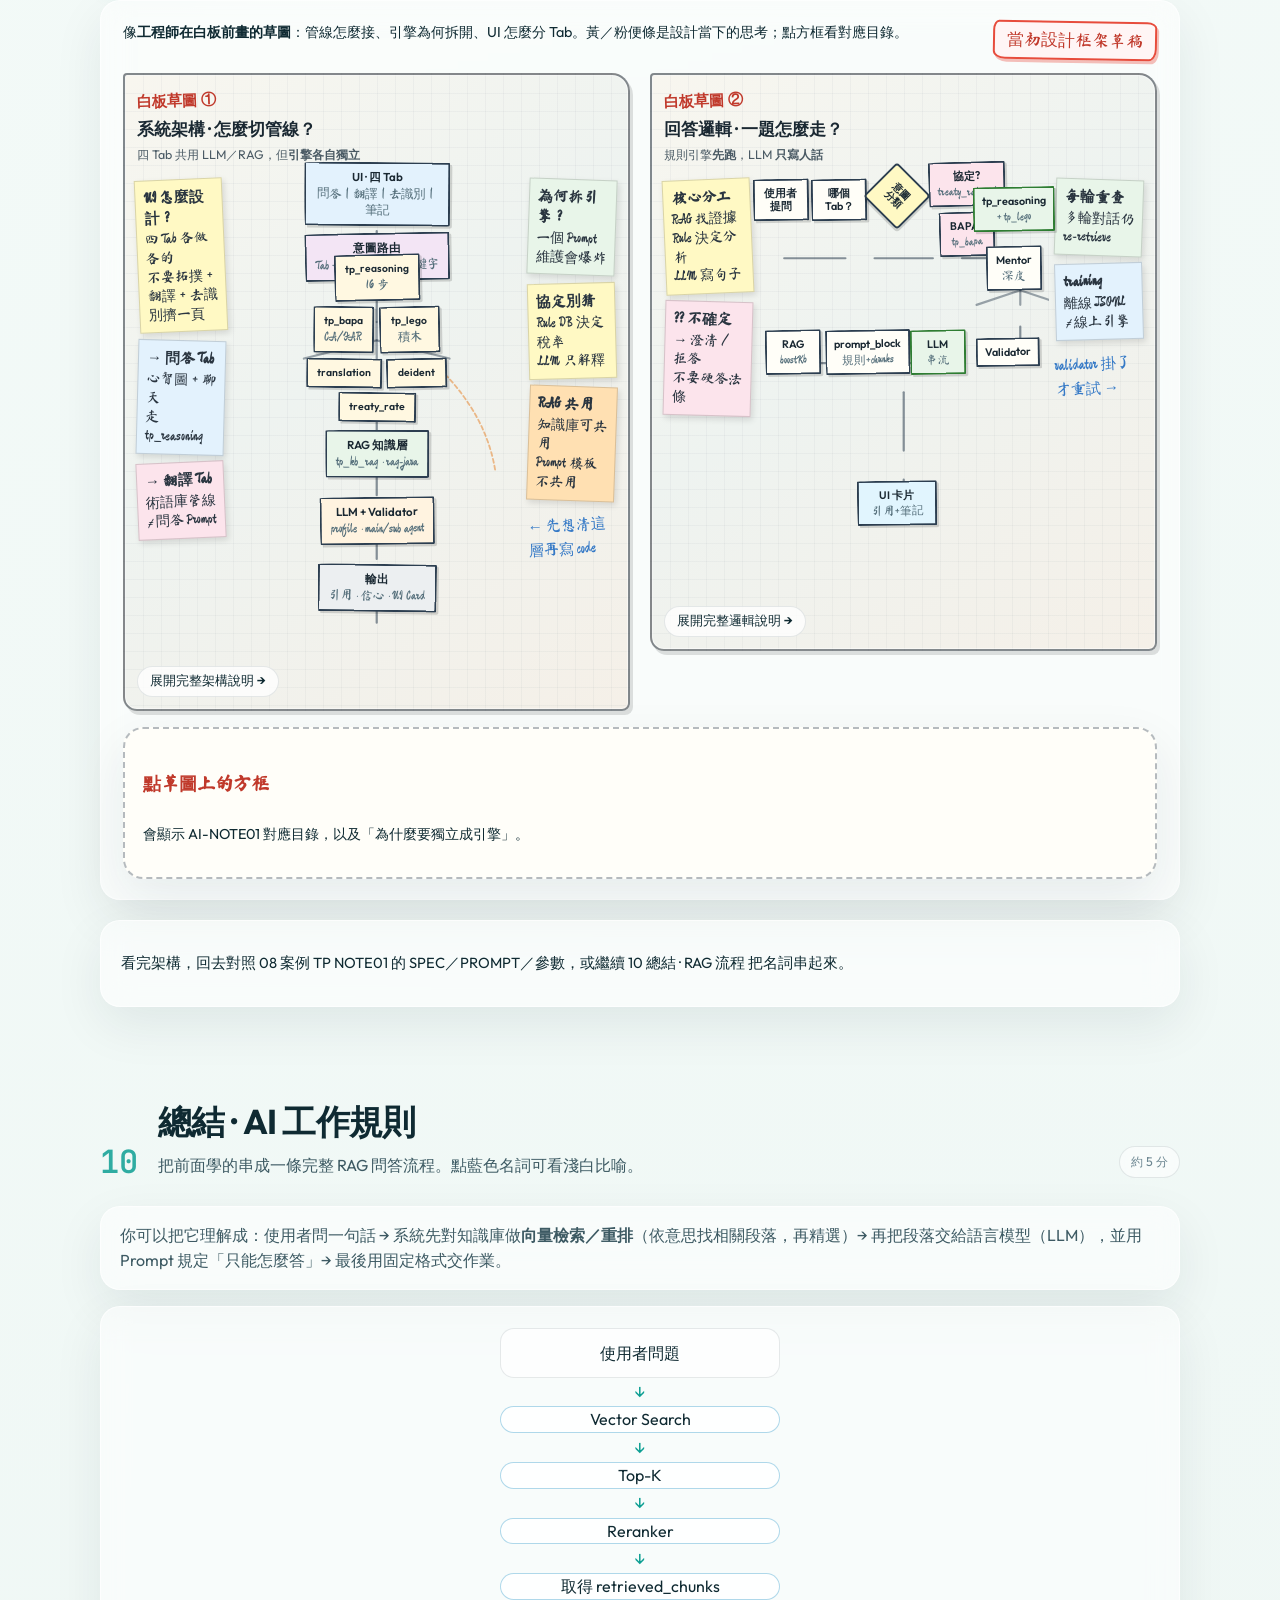
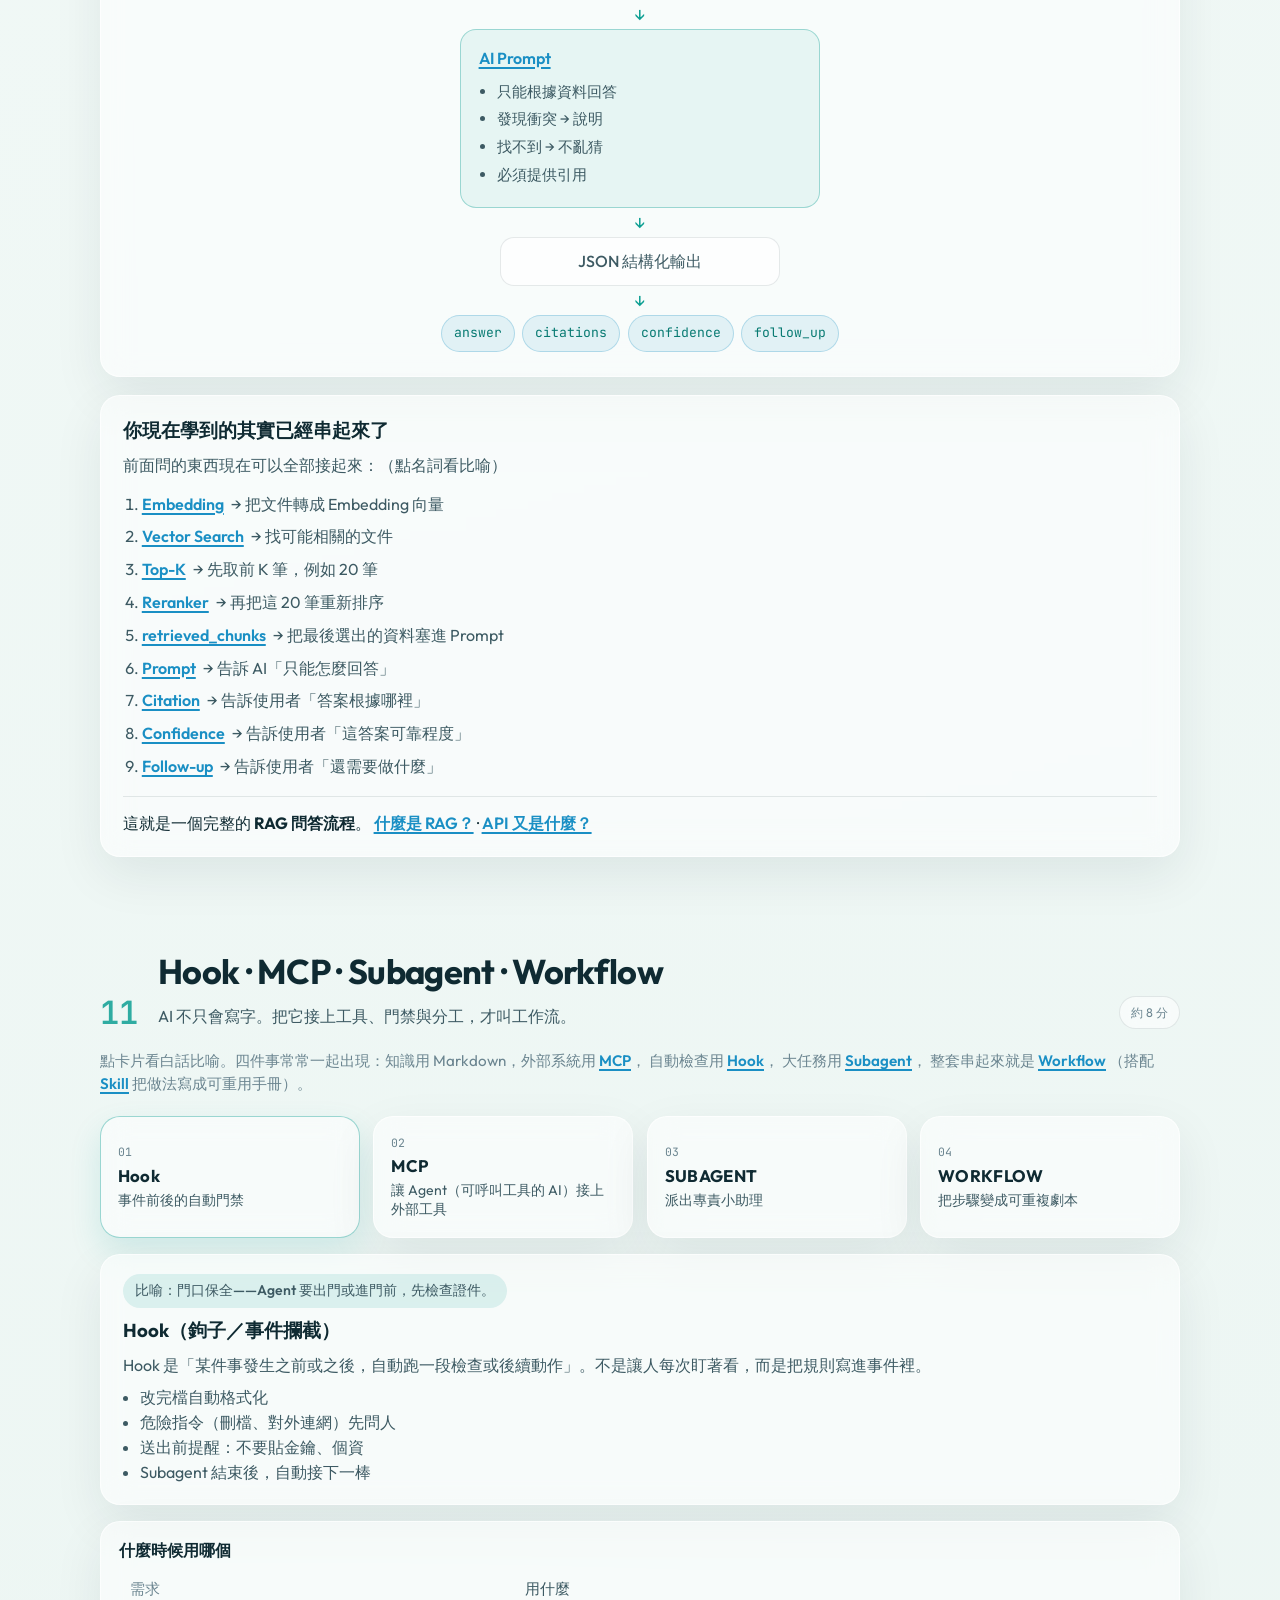
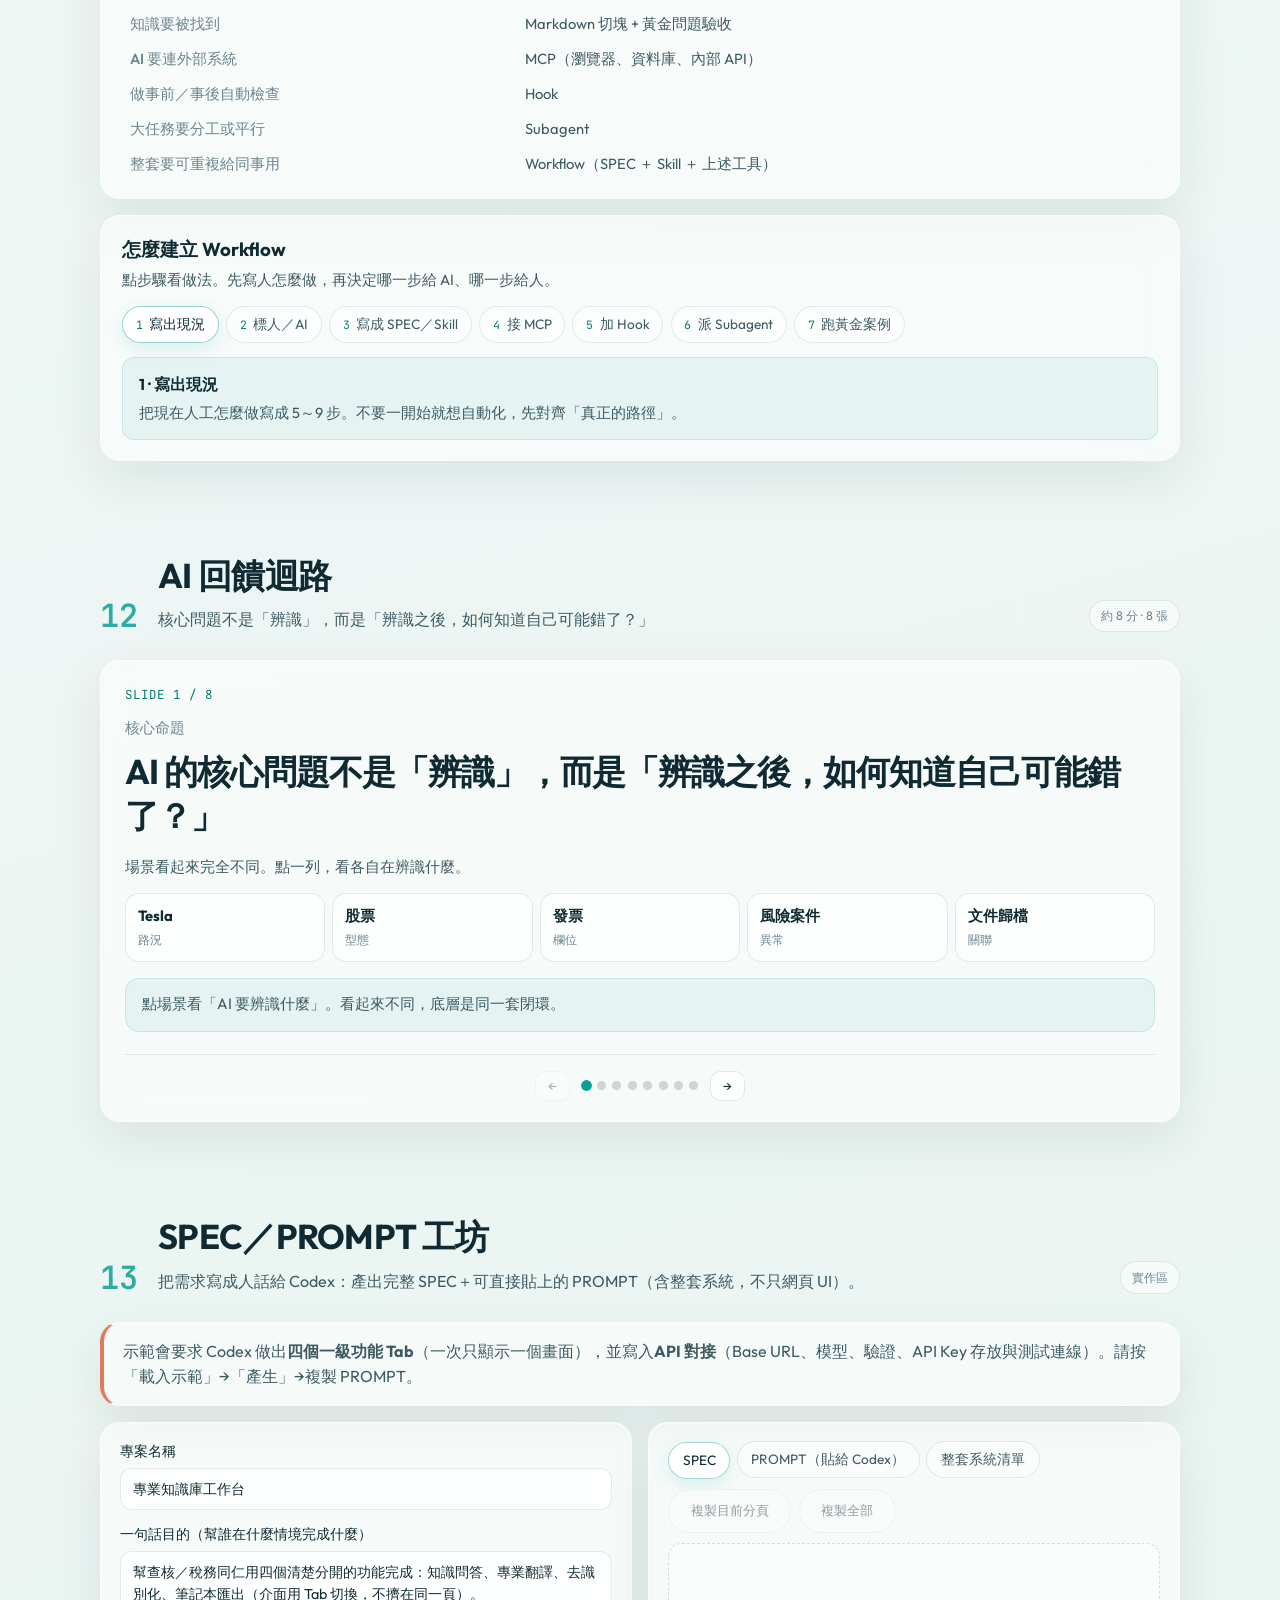
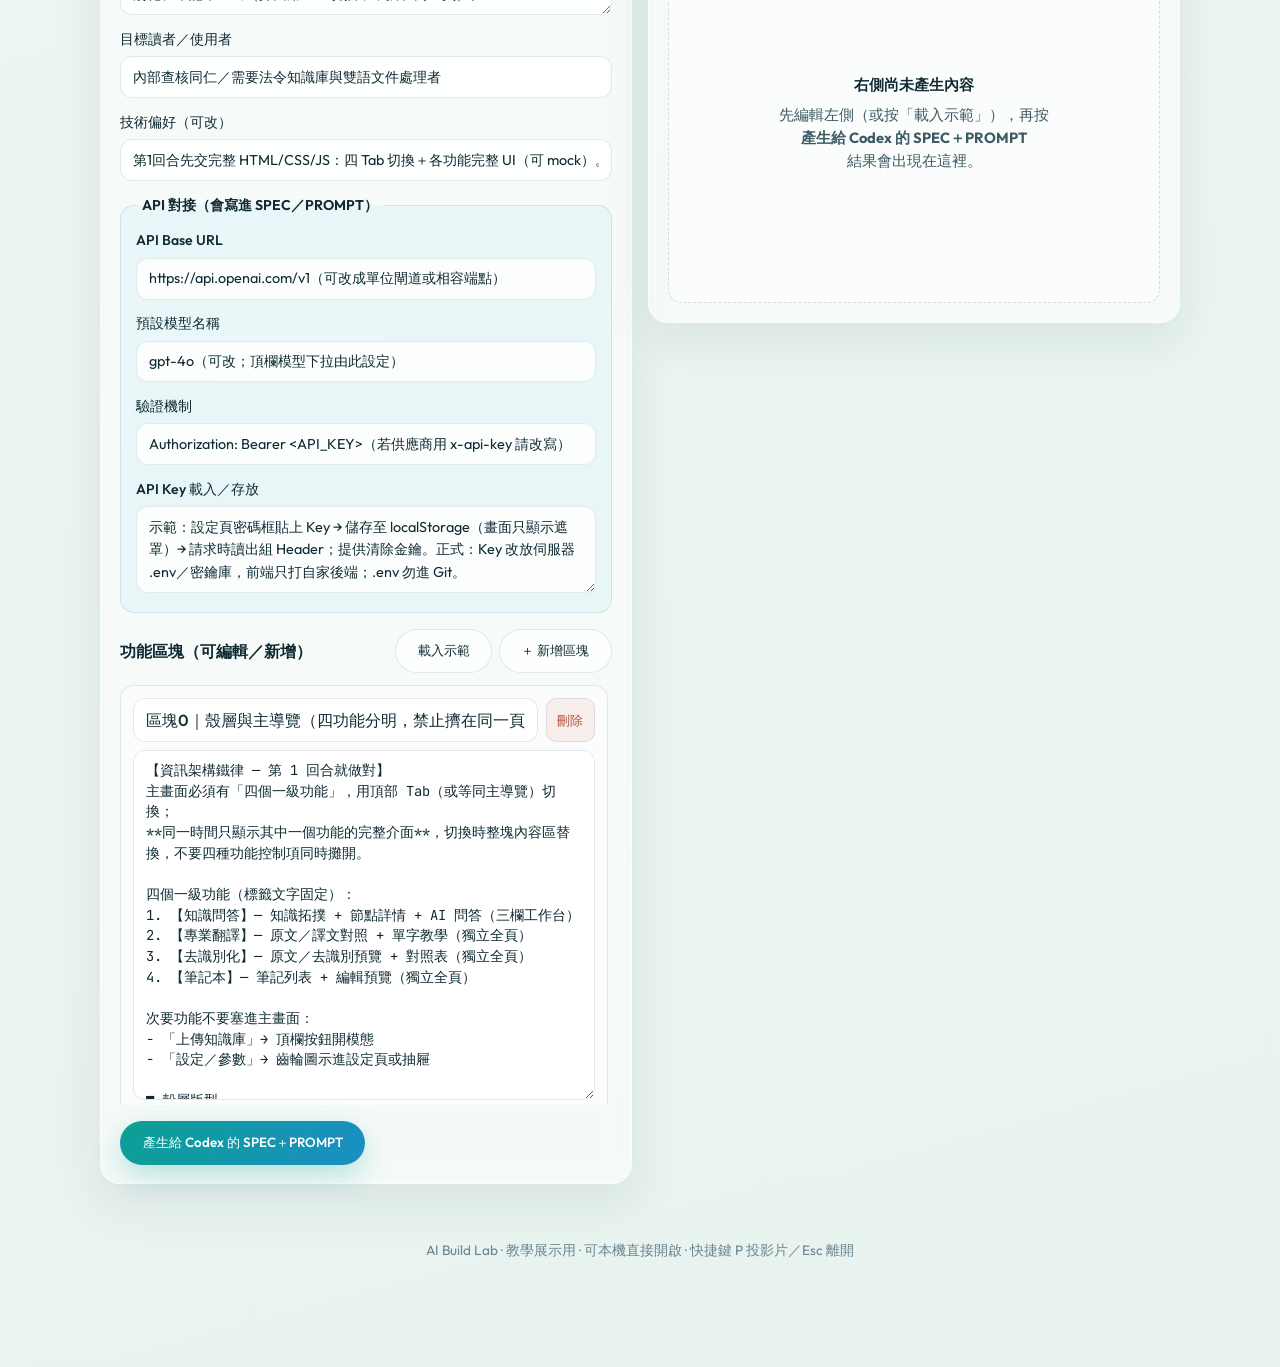
==== commit 71b8e401: "Add framework draft button and modal for original hand-drawn sketch." ====
--- a/index.html
+++ b/index.html
@@ -8,7 +8,7 @@
   <link rel="preconnect" href="https://fonts.googleapis.com" />
   <link rel="preconnect" href="https://fonts.gstatic.com" crossorigin />
   <link href="https://fonts.googleapis.com/css2?family=Caveat:wght@400;600;700&family=JetBrains+Mono:wght@400;500;600&family=Ma+Shan+Zheng&family=Outfit:wght@300;400;500;600;700&display=swap" rel="stylesheet" />
-  <link rel="stylesheet" href="css/styles.css?v=codex-4" />
+  <link rel="stylesheet" href="css/styles.css?v=codex-5" />
 </head>
 <body>
   <div class="bg-layer" aria-hidden="true">
@@ -961,7 +961,10 @@
         <div class="tab-panels glass">
           <!-- 架構＋邏輯流程圖 -->
           <div class="tab-panel active" data-panel="arch-diagrams">
-            <p class="panel-intro">像<strong>工程師在白板前畫的草圖</strong>：管線怎麼接、引擎為何拆開、UI 怎麼分 Tab。黃／粉便條是設計當下的思考；點方框看對應目錄。</p>
+            <div class="arch-diagrams-head">
+              <p class="panel-intro">像<strong>工程師在白板前畫的草圖</strong>：管線怎麼接、引擎為何拆開、UI 怎麼分 Tab。黃／粉便條是設計當下的思考；點方框看對應目錄。</p>
+              <button type="button" class="framework-draft-btn" id="openFrameworkDraft" title="點開看原始手繪草稿">當初設計框架草稿</button>
+            </div>
             <div class="ainote-diagram-grid sketch-layout">
               <!-- ① 系統架構手繪 -->
               <article class="sketch-sheet">
@@ -1717,6 +1720,18 @@
   </div>
   <button type="button" class="deck-peek" id="deckPeek" hidden title="顯示控制列（H）">控制列</button>
 
+  <div class="modal-overlay" id="frameworkDraftModal" hidden role="dialog" aria-modal="true" aria-labelledby="frameworkDraftTitle">
+    <div class="modal-panel glass framework-draft-panel">
+      <button class="close-detail" type="button" id="frameworkDraftClose" aria-label="關閉">×</button>
+      <p class="modal-eyebrow">原始手繪 · 設計當下</p>
+      <h3 id="frameworkDraftTitle">當初設計框架草稿</h3>
+      <p class="modal-lead">紙上初稿：優化 Prompt + RAG(MD) + 31B → Thought／Reasoning／Writing + Validation；下方五區塊（法令、翻譯、去識別化、會議助手、筆記本）與助手模式／專業問答管線。</p>
+      <figure class="framework-draft-figure">
+        <img src="assets/images/framework-draft.jpg" alt="當初設計框架手繪草稿：31B 三模型、五區塊與 RAG 管線" width="1200" height="900" loading="lazy" />
+      </figure>
+    </div>
+  </div>
+
   <div class="modal-overlay" id="loopModal" hidden role="dialog" aria-modal="true" aria-labelledby="loopModalTitle">
     <div class="modal-panel glass loop-modal-panel">
       <button class="close-detail" type="button" id="loopModalClose" aria-label="關閉">×</button>
@@ -1823,7 +1838,7 @@
     </div>
   </div>
 
-  <script src="js/app.js?v=codex-4"></script>
+  <script src="js/app.js?v=codex-5"></script>
   <script src="js/spec-workshop.js?v=codex-1"></script>
 </body>
 </html>
--- a/css/styles.css
+++ b/css/styles.css
@@ -4100,6 +4100,62 @@
   margin-bottom: 1rem;
 }
 
+.arch-diagrams-head {
+  display: flex;
+  align-items: flex-start;
+  justify-content: space-between;
+  gap: 1rem;
+  margin-bottom: 0.85rem;
+}
+
+.arch-diagrams-head .panel-intro {
+  margin: 0;
+  flex: 1;
+}
+
+.framework-draft-btn {
+  flex-shrink: 0;
+  padding: 0.45rem 0.75rem;
+  font-family: "Ma Shan Zheng", "Caveat", cursive;
+  font-size: 1.05rem;
+  line-height: 1.2;
+  color: #c0392b;
+  background: rgba(255, 245, 245, 0.95);
+  border: 2.5px solid #e74c3c;
+  border-radius: 6px 10px 8px 12px / 10px 6px 12px 8px;
+  box-shadow: 2px 3px 0 rgba(231, 76, 60, 0.35);
+  cursor: pointer;
+  transform: rotate(1deg);
+  transition: transform 0.15s, box-shadow 0.15s, background 0.15s;
+}
+
+.framework-draft-btn:hover,
+.framework-draft-btn:focus-visible {
+  background: #fff;
+  transform: rotate(0deg) scale(1.03);
+  box-shadow: 3px 4px 0 rgba(231, 76, 60, 0.45);
+  outline: none;
+}
+
+.framework-draft-panel {
+  max-width: min(92vw, 720px);
+  max-height: 92vh;
+  overflow: auto;
+}
+
+.framework-draft-figure {
+  margin: 0.75rem 0 0;
+}
+
+.framework-draft-figure img {
+  display: block;
+  width: 100%;
+  height: auto;
+  border: 2px solid rgba(44, 62, 80, 0.2);
+  border-radius: 4px;
+  box-shadow: 2px 4px 12px rgba(0, 0, 0, 0.15);
+}
+
 .sketch-layout {
   align-items: start;
 }
@@ -4580,6 +4636,15 @@
 }
 
 @media (max-width: 768px) {
+  .arch-diagrams-head {
+    flex-direction: column;
+    align-items: stretch;
+  }
+
+  .framework-draft-btn {
+    align-self: flex-end;
+  }
+
   .ainote-compare-grid {
     grid-template-columns: 1fr;
   }
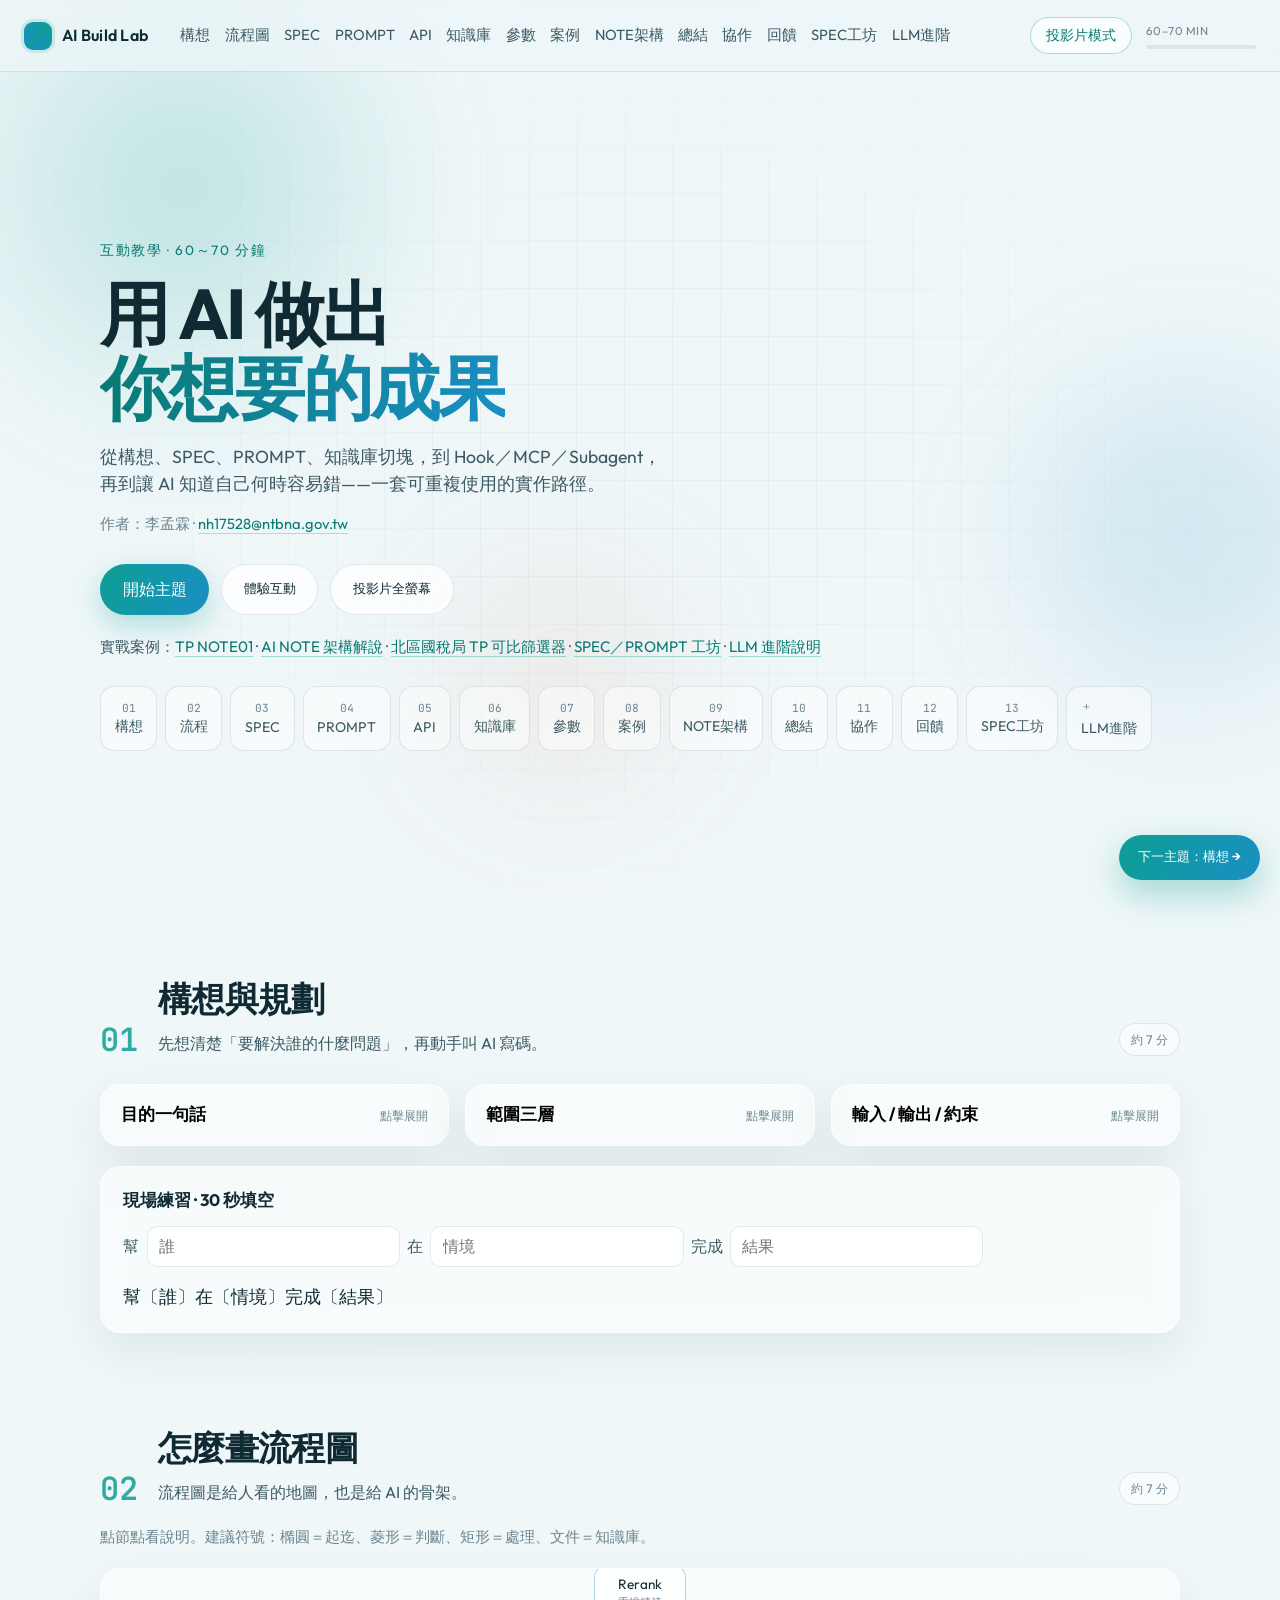
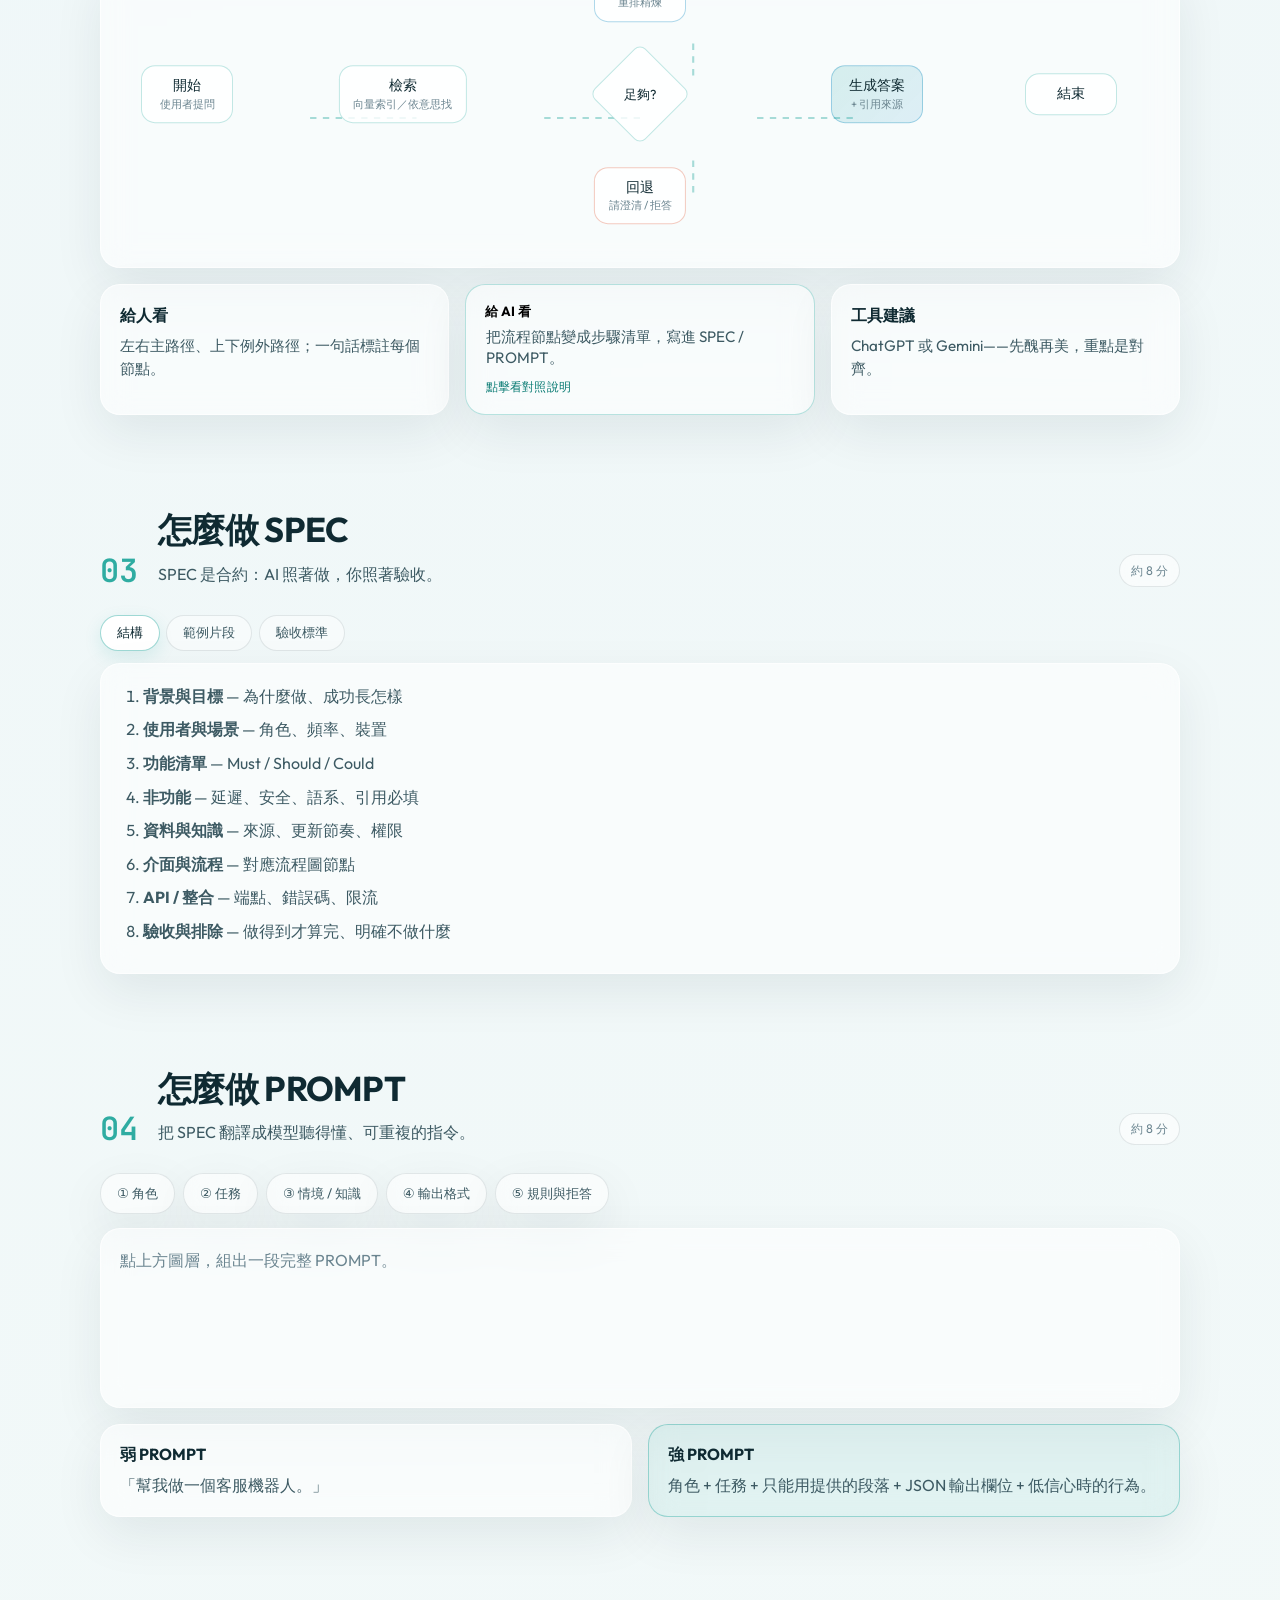
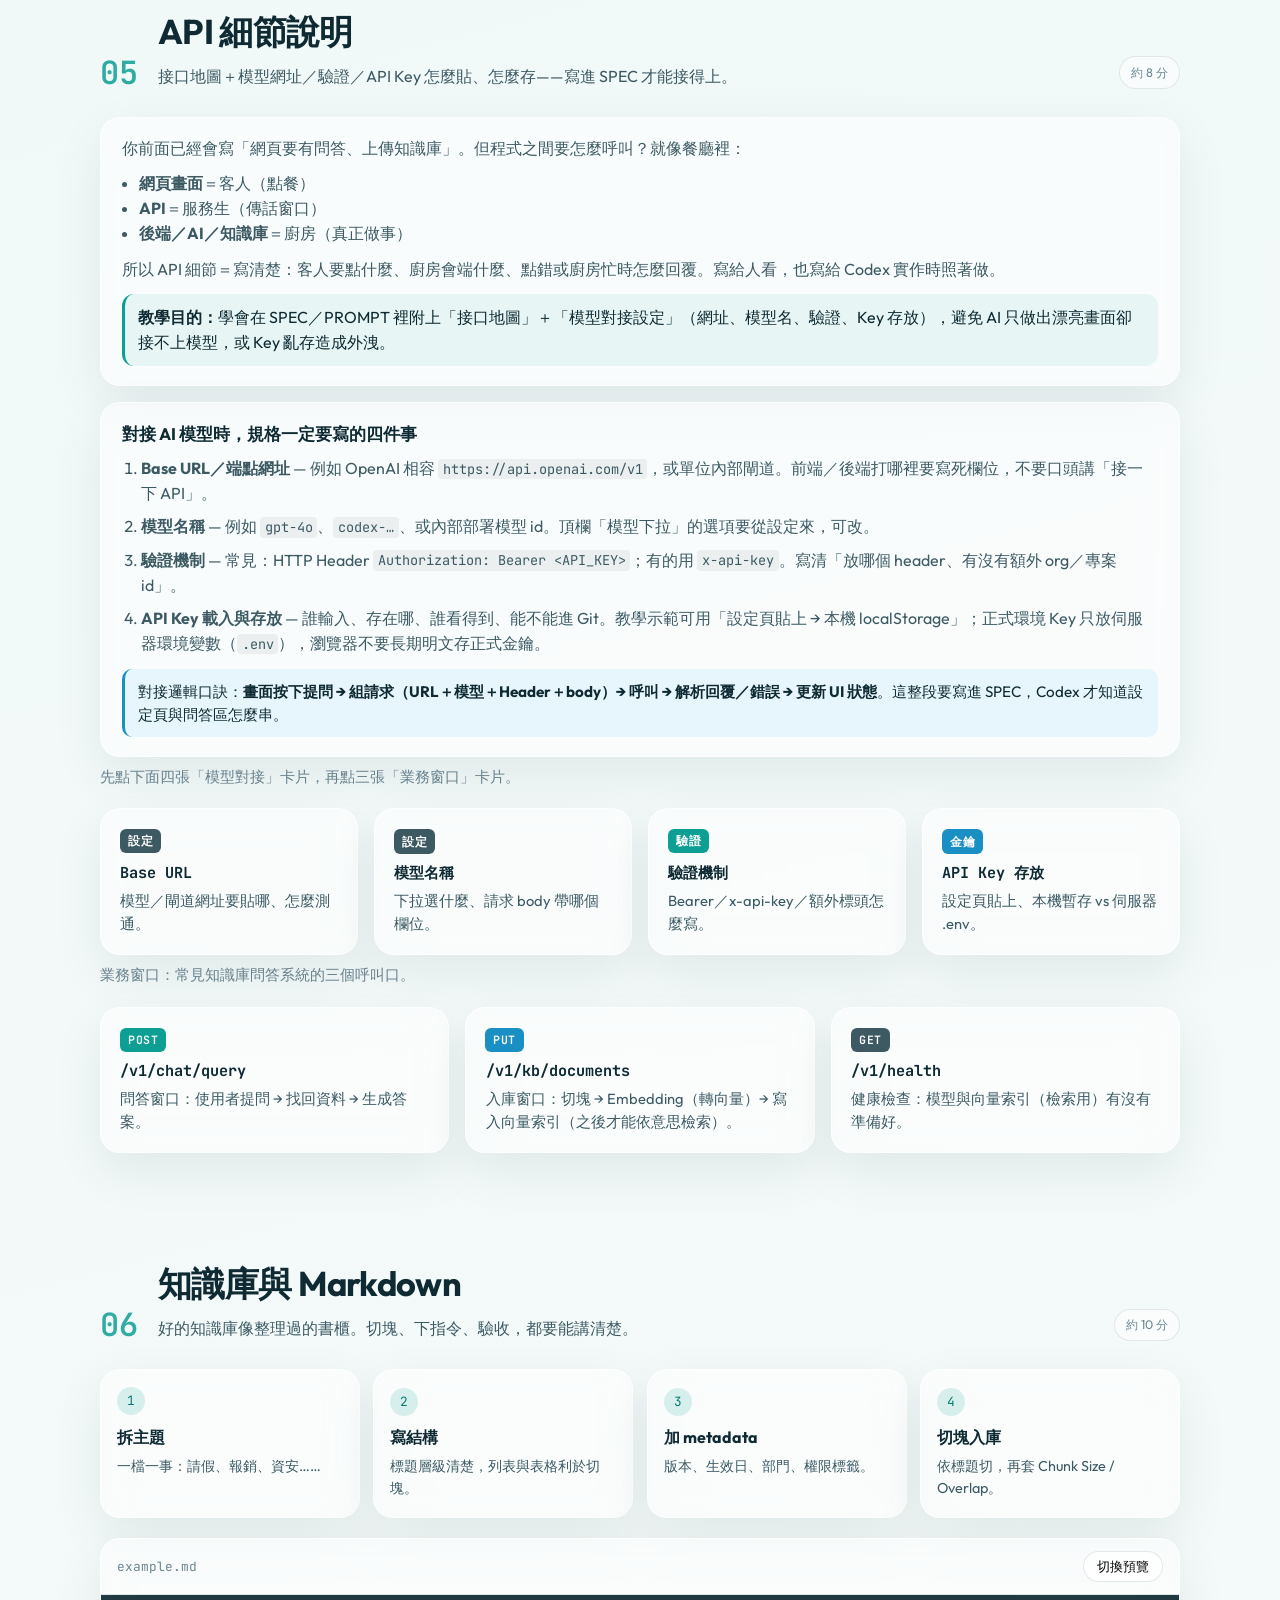
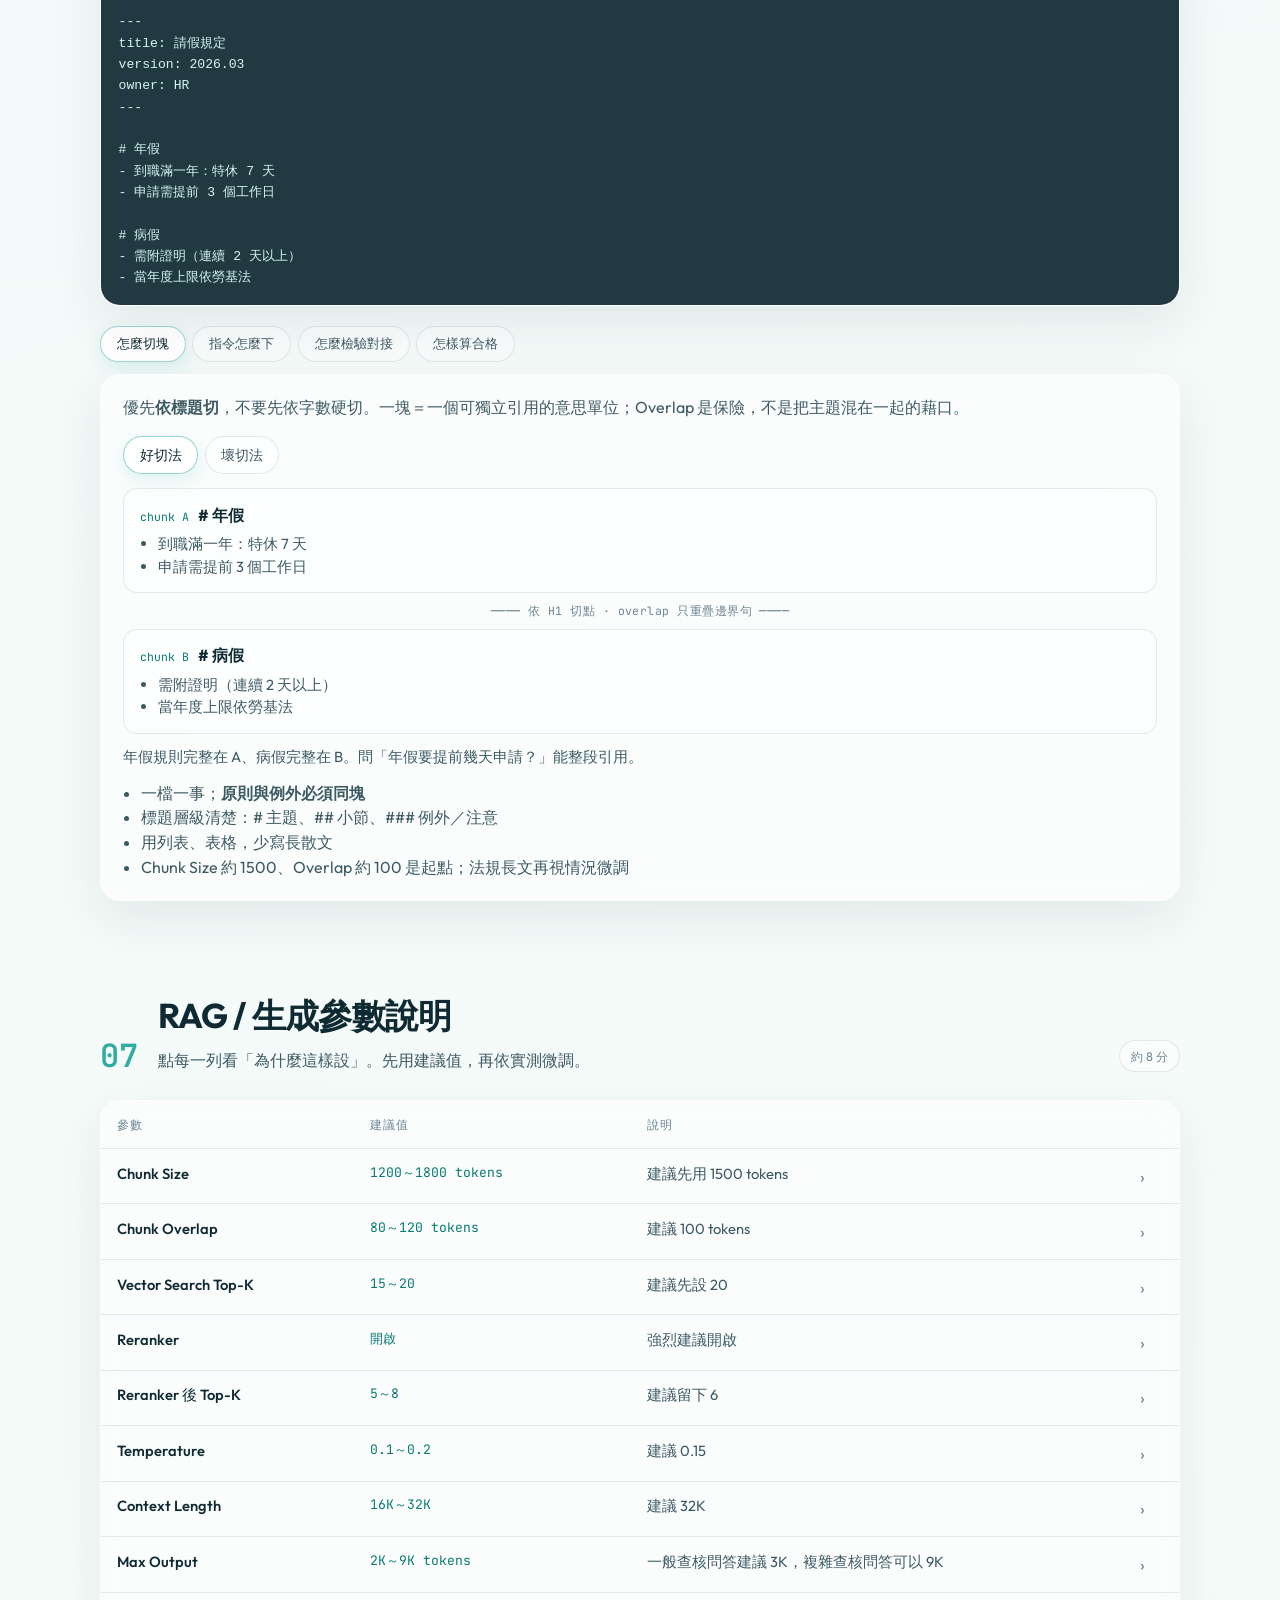
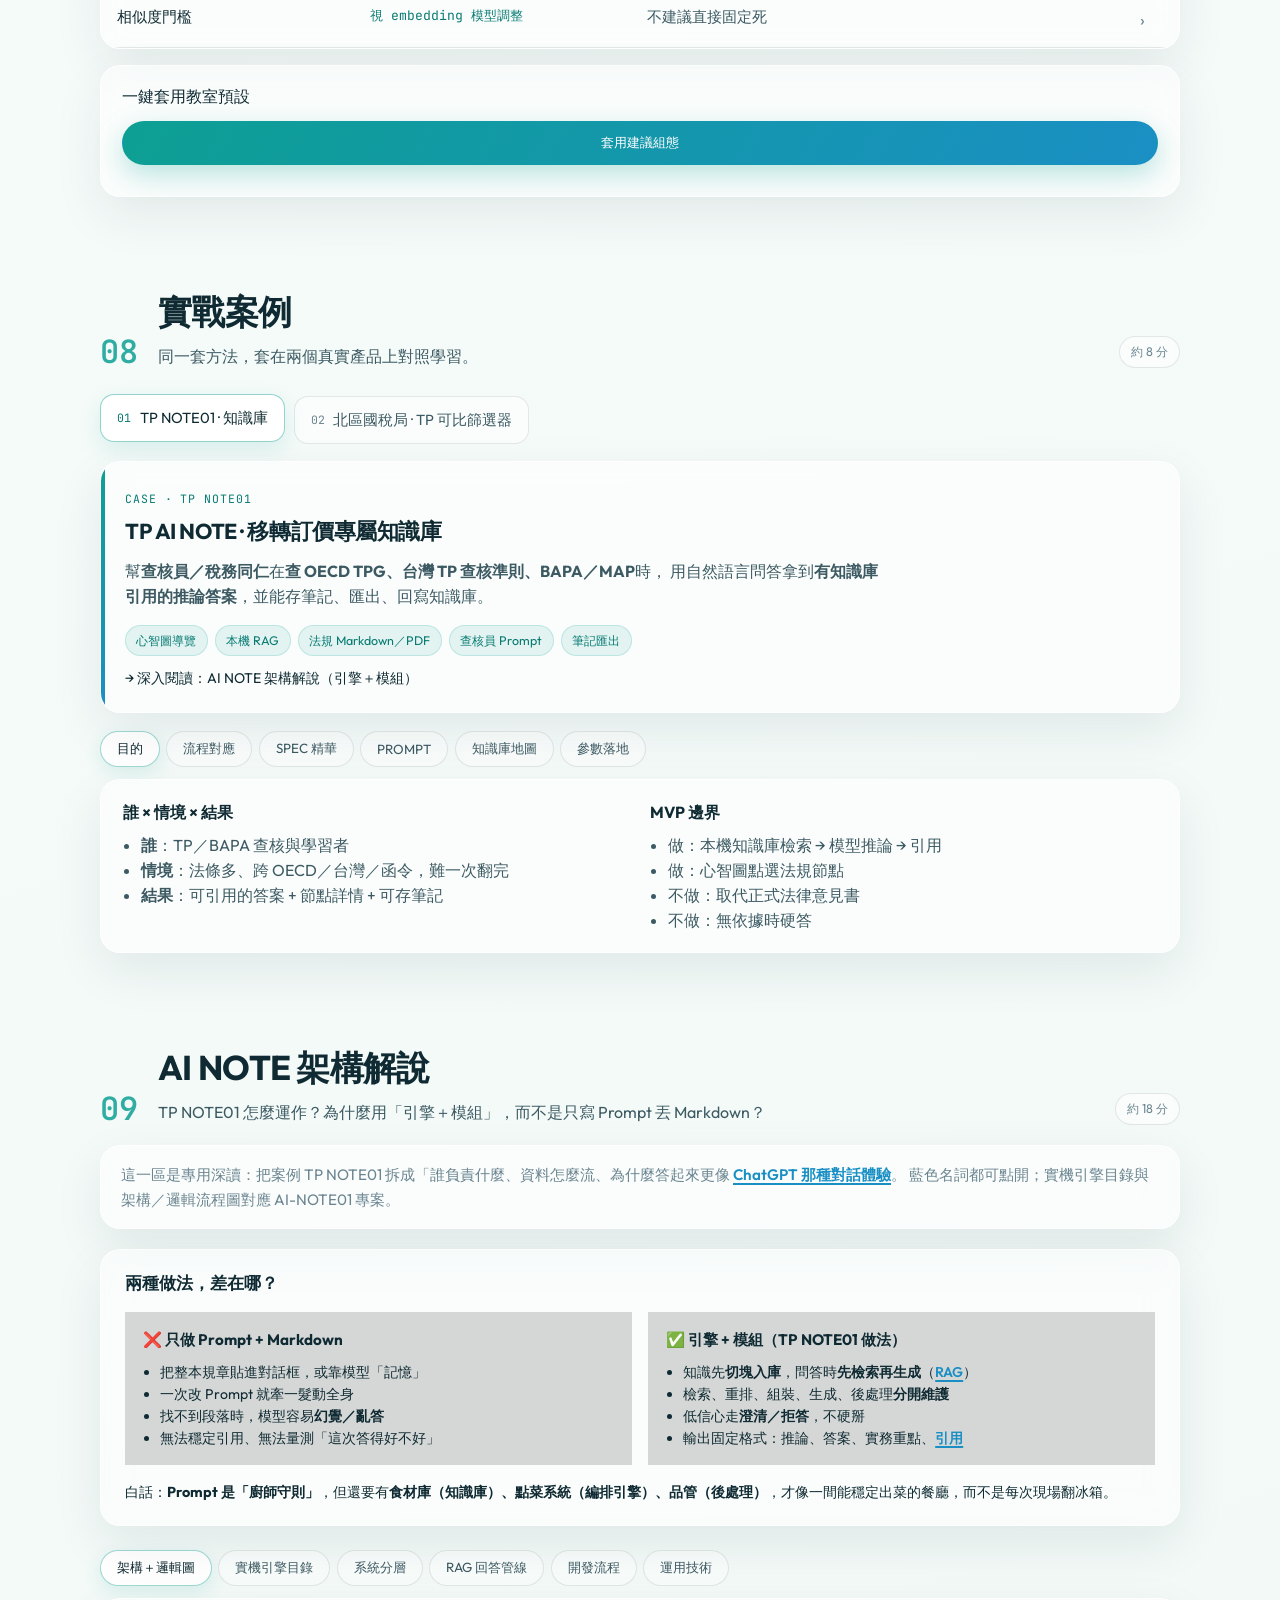
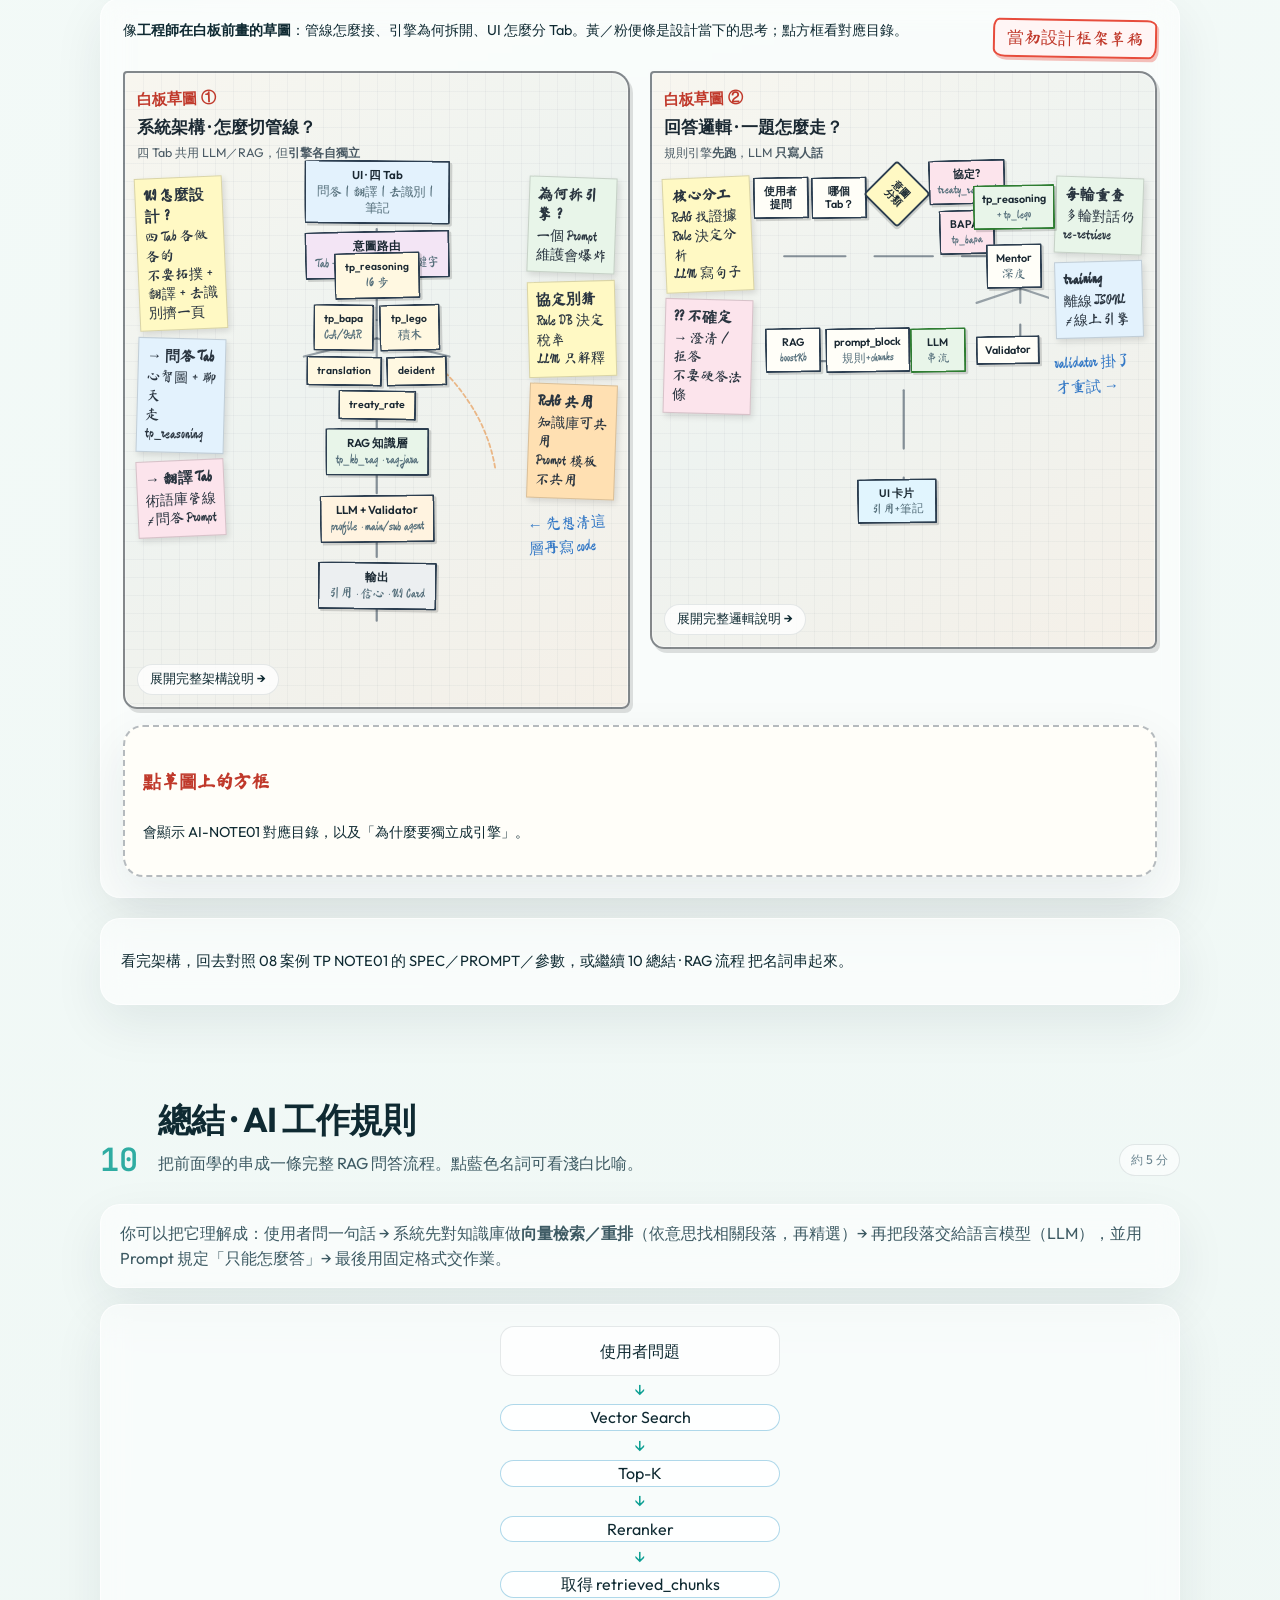
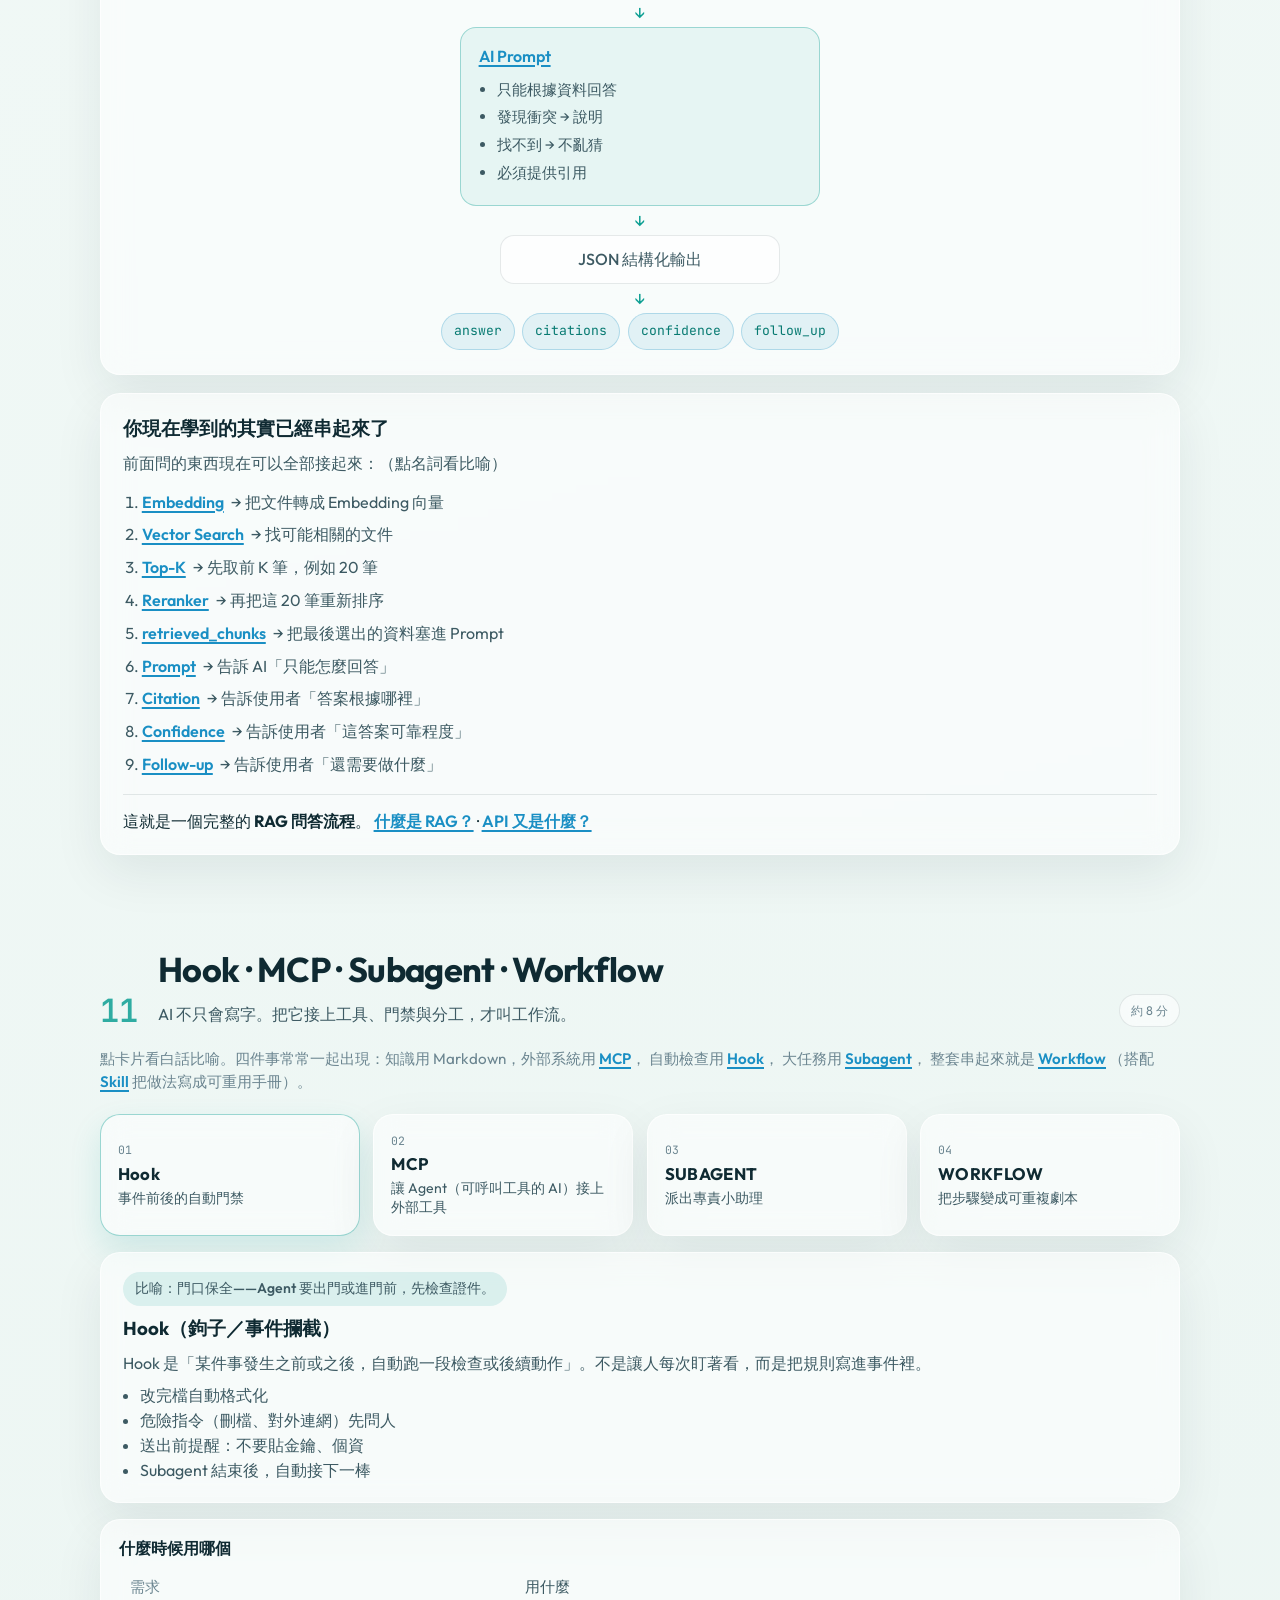
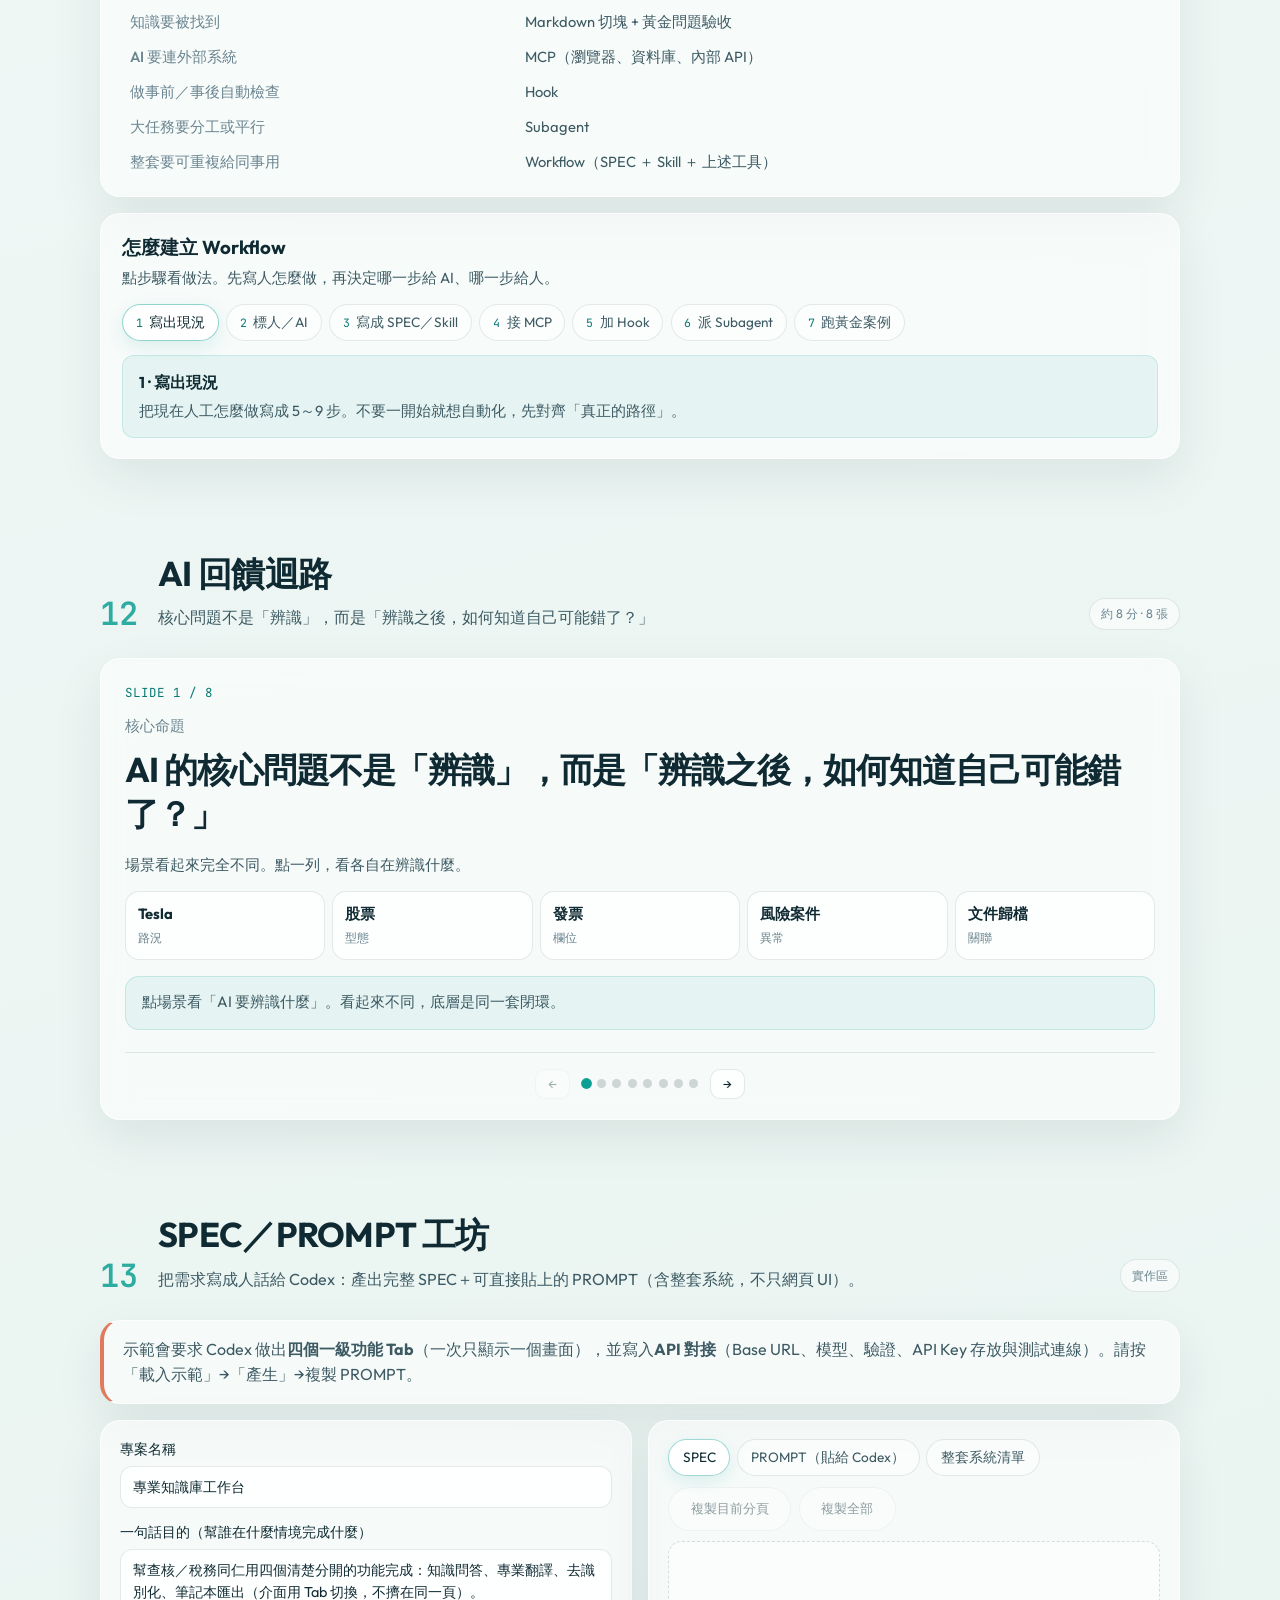
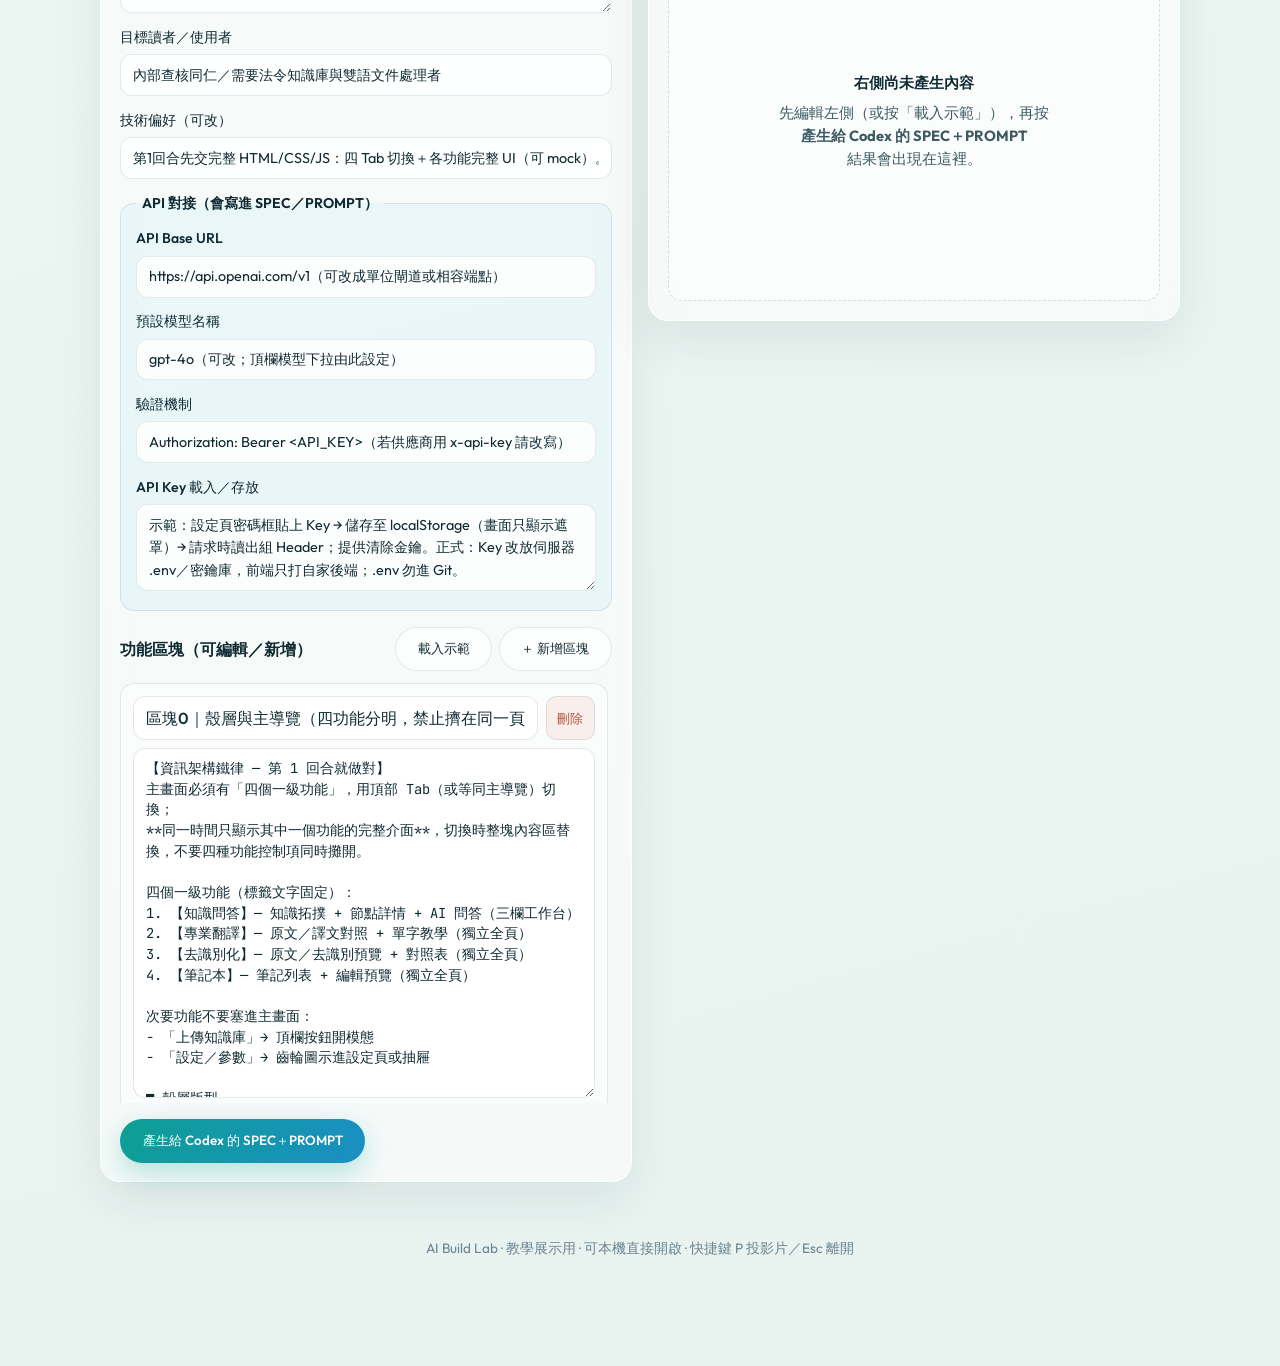
==== commit 6ec00c9f: "Simplify AI NOTE section intro copy." ====
--- a/index.html
+++ b/index.html
@@ -8,7 +8,7 @@
   <link rel="preconnect" href="https://fonts.googleapis.com" />
   <link rel="preconnect" href="https://fonts.gstatic.com" crossorigin />
   <link href="https://fonts.googleapis.com/css2?family=Caveat:wght@400;600;700&family=JetBrains+Mono:wght@400;500;600&family=Ma+Shan+Zheng&family=Outfit:wght@300;400;500;600;700&display=swap" rel="stylesheet" />
-  <link rel="stylesheet" href="css/styles.css?v=codex-5" />
+  <link rel="stylesheet" href="css/styles.css?v=codex-6" />
 </head>
 <body>
   <div class="bg-layer" aria-hidden="true">
@@ -919,9 +919,9 @@
       </div>
 
       <p class="section-note ainote-lead glass">
-        這一區是<strong>上課專用深讀</strong>：把案例 TP NOTE01 拆成「誰負責什麼、資料怎麼流、為什麼答起來更像
+        這一區是專用深讀：把案例 TP NOTE01 拆成「誰負責什麼、資料怎麼流、為什麼答起來更像
         <button type="button" class="term-btn term-inline" data-term="chatgpt-like">ChatGPT 那種對話體驗</button>。
-        藍色名詞都可點開；<strong>實機引擎目錄</strong>與<strong>架構／邏輯流程圖</strong>對應 AI-NOTE01 專案（<code>show0621/AI-NOTE01</code>）的真實目錄。
+        藍色名詞都可點開；實機引擎目錄與架構／邏輯流程圖對應 AI-NOTE01 專案。
       </p>
 
       <div class="ainote-compare glass">
@@ -1725,10 +1725,27 @@
       <button class="close-detail" type="button" id="frameworkDraftClose" aria-label="關閉">×</button>
       <p class="modal-eyebrow">原始手繪 · 設計當下</p>
       <h3 id="frameworkDraftTitle">當初設計框架草稿</h3>
-      <p class="modal-lead">紙上初稿：優化 Prompt + RAG(MD) + 31B → Thought／Reasoning／Writing + Validation；下方五區塊（法令、翻譯、去識別化、會議助手、筆記本）與助手模式／專業問答管線。</p>
+      <p class="modal-lead" id="frameworkDraftLead">紙上初稿：優化 Prompt + RAG(MD) + 31B → Thought／Reasoning／Writing + Validation；下方五區塊（法令、翻譯、去識別化、會議助手、筆記本）與助手模式／專業問答管線。</p>
       <figure class="framework-draft-figure">
-        <img src="assets/images/framework-draft.jpg" alt="當初設計框架手繪草稿：31B 三模型、五區塊與 RAG 管線" width="1200" height="900" loading="lazy" />
+        <img id="frameworkDraftImg" src="assets/images/framework-draft.jpg" alt="當初設計框架手繪草稿：31B 三模型、五區塊與 RAG 管線" width="1200" height="900" loading="lazy" />
       </figure>
+      <div class="framework-draft-nav">
+        <button type="button" class="draft-arrow-btn draft-arrow-prev" id="frameworkDraftPrev" hidden aria-label="上一張草稿">
+          <svg class="draft-arrow-svg" viewBox="0 0 120 32" aria-hidden="true">
+            <path d="M108 16 C 90 14, 72 18, 54 16 S 18 14, 8 16" fill="none" stroke="currentColor" stroke-width="2" stroke-linecap="round"/>
+            <path d="M12 16 L8 12 M12 16 L8 20" fill="none" stroke="currentColor" stroke-width="2" stroke-linecap="round"/>
+          </svg>
+          <span class="draft-arrow-label">上一張</span>
+        </button>
+        <span class="draft-page-dots" id="frameworkDraftDots" aria-hidden="true"><span class="active"></span><span></span></span>
+        <button type="button" class="draft-arrow-btn draft-arrow-next" id="frameworkDraftNext" aria-label="下一張草稿">
+          <span class="draft-arrow-label">還有一張，翻過去看看</span>
+          <svg class="draft-arrow-svg" viewBox="0 0 120 32" aria-hidden="true">
+            <path d="M12 16 C 30 14, 48 18, 66 16 S 102 14, 112 16" fill="none" stroke="currentColor" stroke-width="2" stroke-linecap="round"/>
+            <path d="M108 16 L112 12 M108 16 L112 20" fill="none" stroke="currentColor" stroke-width="2" stroke-linecap="round"/>
+          </svg>
+        </button>
+      </div>
     </div>
   </div>
 
@@ -1838,7 +1855,7 @@
     </div>
   </div>
 
-  <script src="js/app.js?v=codex-5"></script>
+  <script src="js/app.js?v=codex-6"></script>
   <script src="js/spec-workshop.js?v=codex-1"></script>
 </body>
 </html>
--- a/css/styles.css
+++ b/css/styles.css
@@ -4156,6 +4156,85 @@
   box-shadow: 2px 4px 12px rgba(0, 0, 0, 0.15);
 }
 
+.framework-draft-nav {
+  display: flex;
+  align-items: center;
+  justify-content: space-between;
+  gap: 0.75rem;
+  margin-top: 1rem;
+  min-height: 2.5rem;
+}
+
+.draft-page-dots {
+  display: flex;
+  gap: 0.4rem;
+  align-items: center;
+}
+
+.draft-page-dots span {
+  width: 7px;
+  height: 7px;
+  border-radius: 50%;
+  background: rgba(44, 62, 80, 0.25);
+  transition: background 0.2s, transform 0.2s;
+}
+
+.draft-page-dots span.active {
+  background: #c0392b;
+  transform: scale(1.25);
+}
+
+.draft-arrow-btn {
+  display: inline-flex;
+  align-items: center;
+  gap: 0.35rem;
+  padding: 0.35rem 0.5rem;
+  font-family: "Ma Shan Zheng", "Caveat", cursive;
+  font-size: 1.05rem;
+  line-height: 1.2;
+  color: rgba(44, 62, 80, 0.75);
+  background: transparent;
+  border: none;
+  cursor: pointer;
+  transform: rotate(-0.5deg);
+  transition: color 0.15s, transform 0.15s;
+}
+
+.draft-arrow-btn:hover,
+.draft-arrow-btn:focus-visible {
+  color: #c0392b;
+  transform: rotate(0deg) translateY(-1px);
+  outline: none;
+}
+
+.draft-arrow-btn[hidden] {
+  visibility: hidden;
+  pointer-events: none;
+}
+
+.draft-arrow-next {
+  margin-left: auto;
+}
+
+.draft-arrow-prev {
+  margin-right: auto;
+}
+
+.draft-arrow-label {
+  white-space: nowrap;
+}
+
+.draft-arrow-svg {
+  width: 4.5rem;
+  height: 1.4rem;
+  flex-shrink: 0;
+  opacity: 0.85;
+}
+
+.draft-arrow-btn:focus-visible .draft-arrow-svg {
+  opacity: 1;
+}
+
 .sketch-layout {
   align-items: start;
 }
@@ -4645,6 +4724,21 @@
     align-self: flex-end;
   }
 
+  .framework-draft-nav {
+    flex-wrap: wrap;
+    justify-content: center;
+  }
+
+  .draft-arrow-next,
+  .draft-arrow-prev {
+    margin: 0;
+  }
+
+  .draft-arrow-label {
+    white-space: normal;
+    text-align: center;
+  }
+
   .ainote-compare-grid {
     grid-template-columns: 1fr;
   }
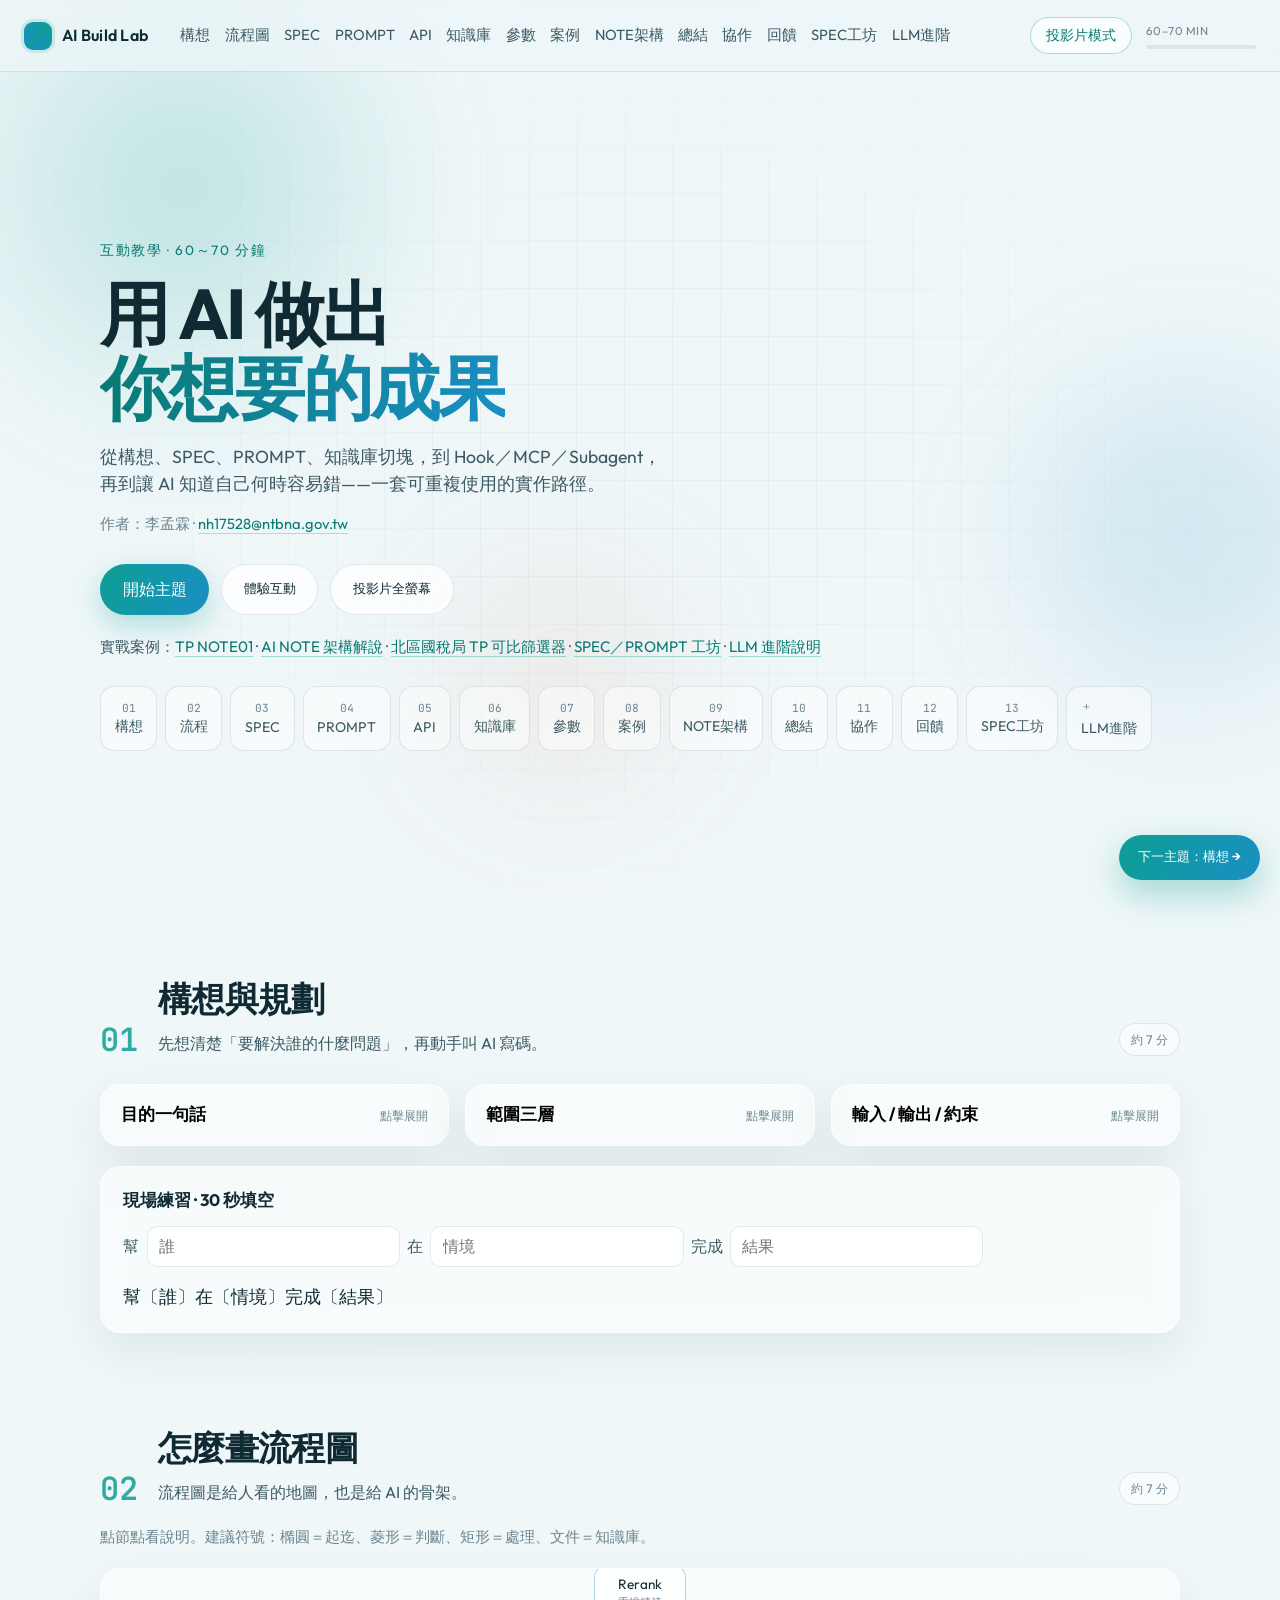
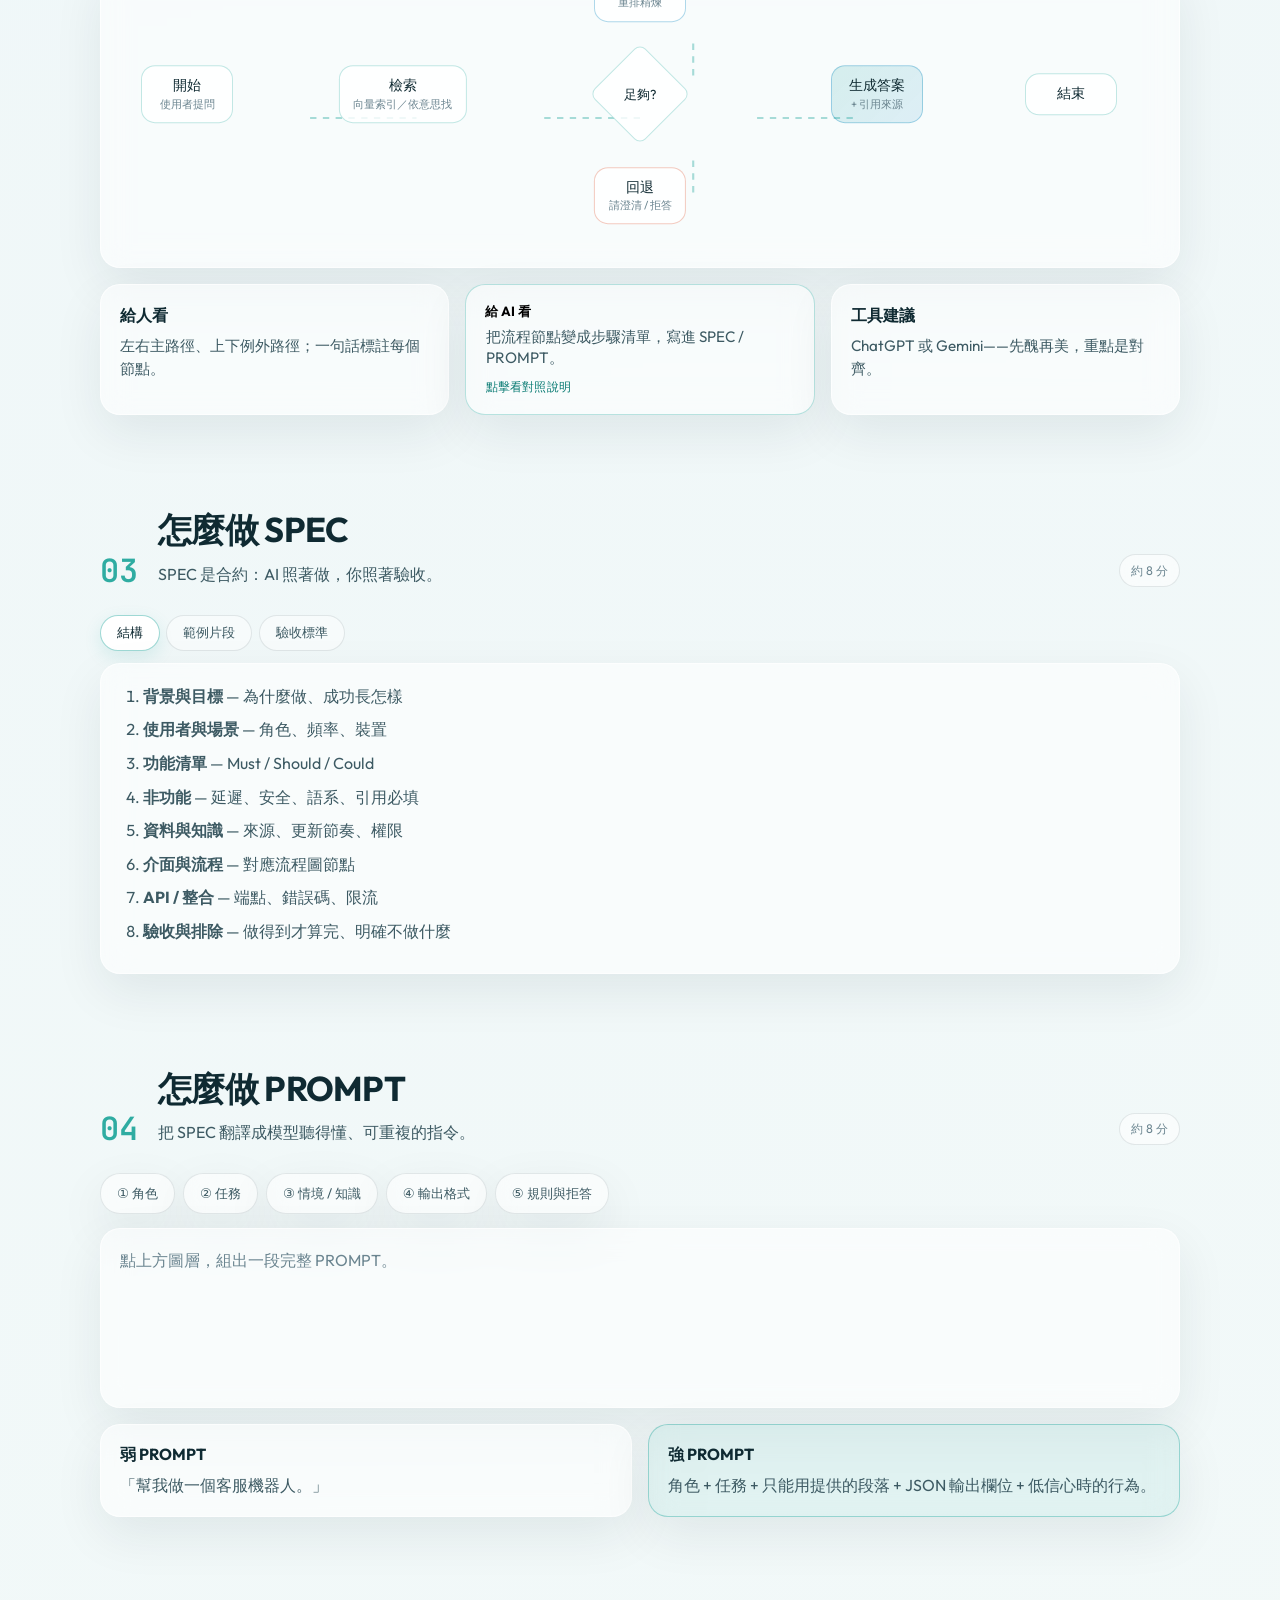
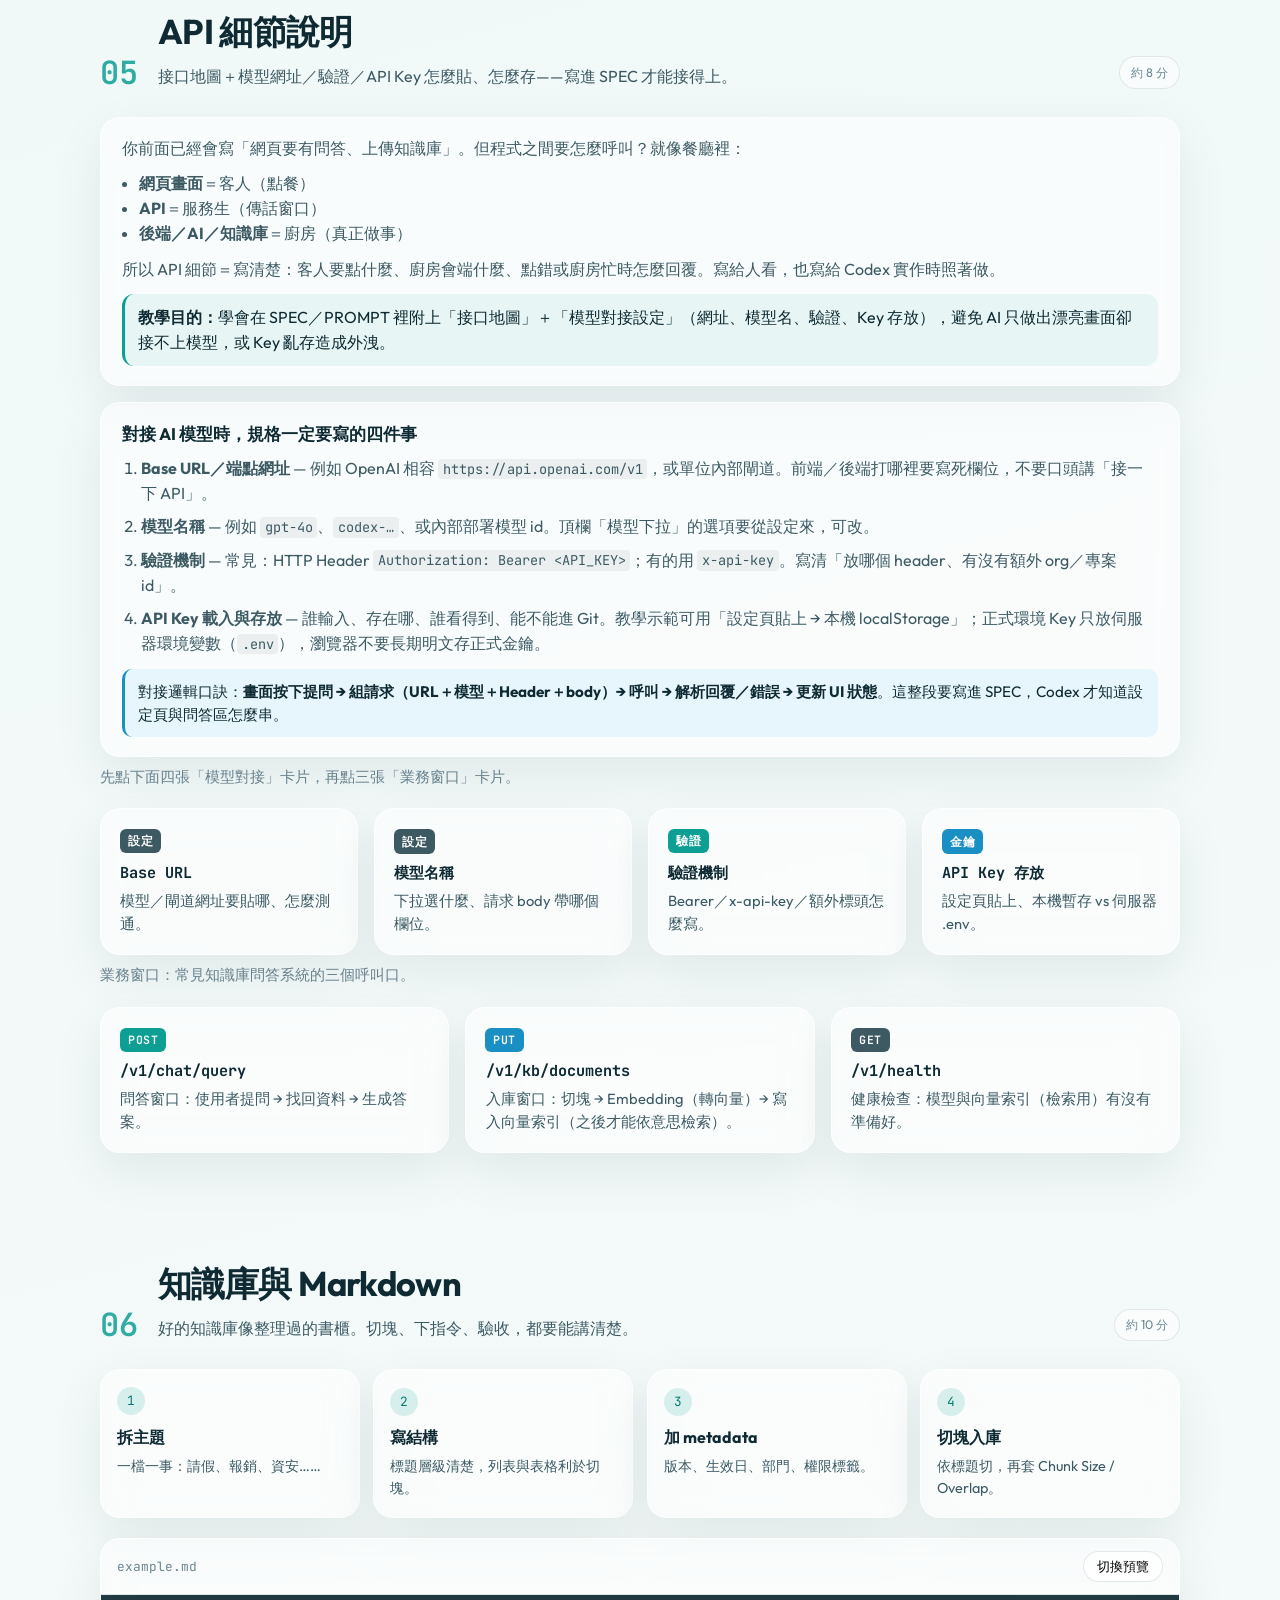
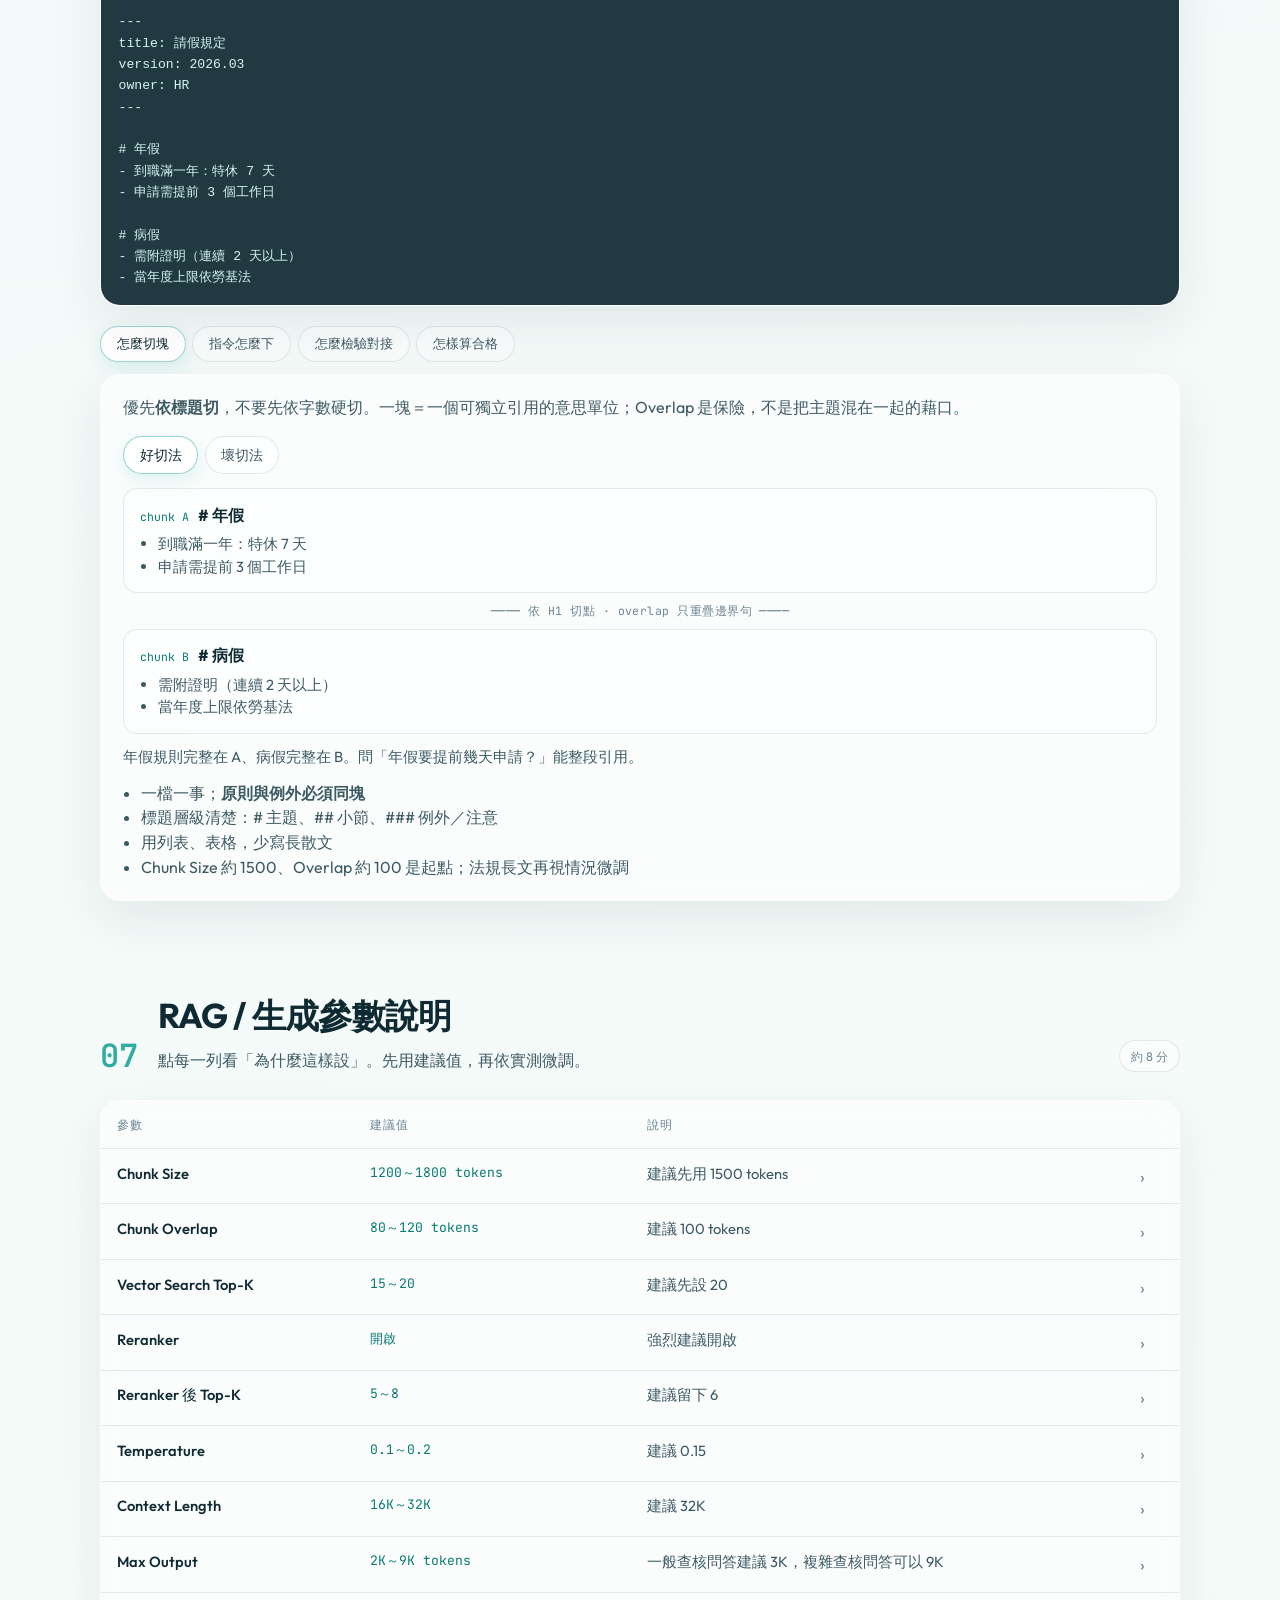
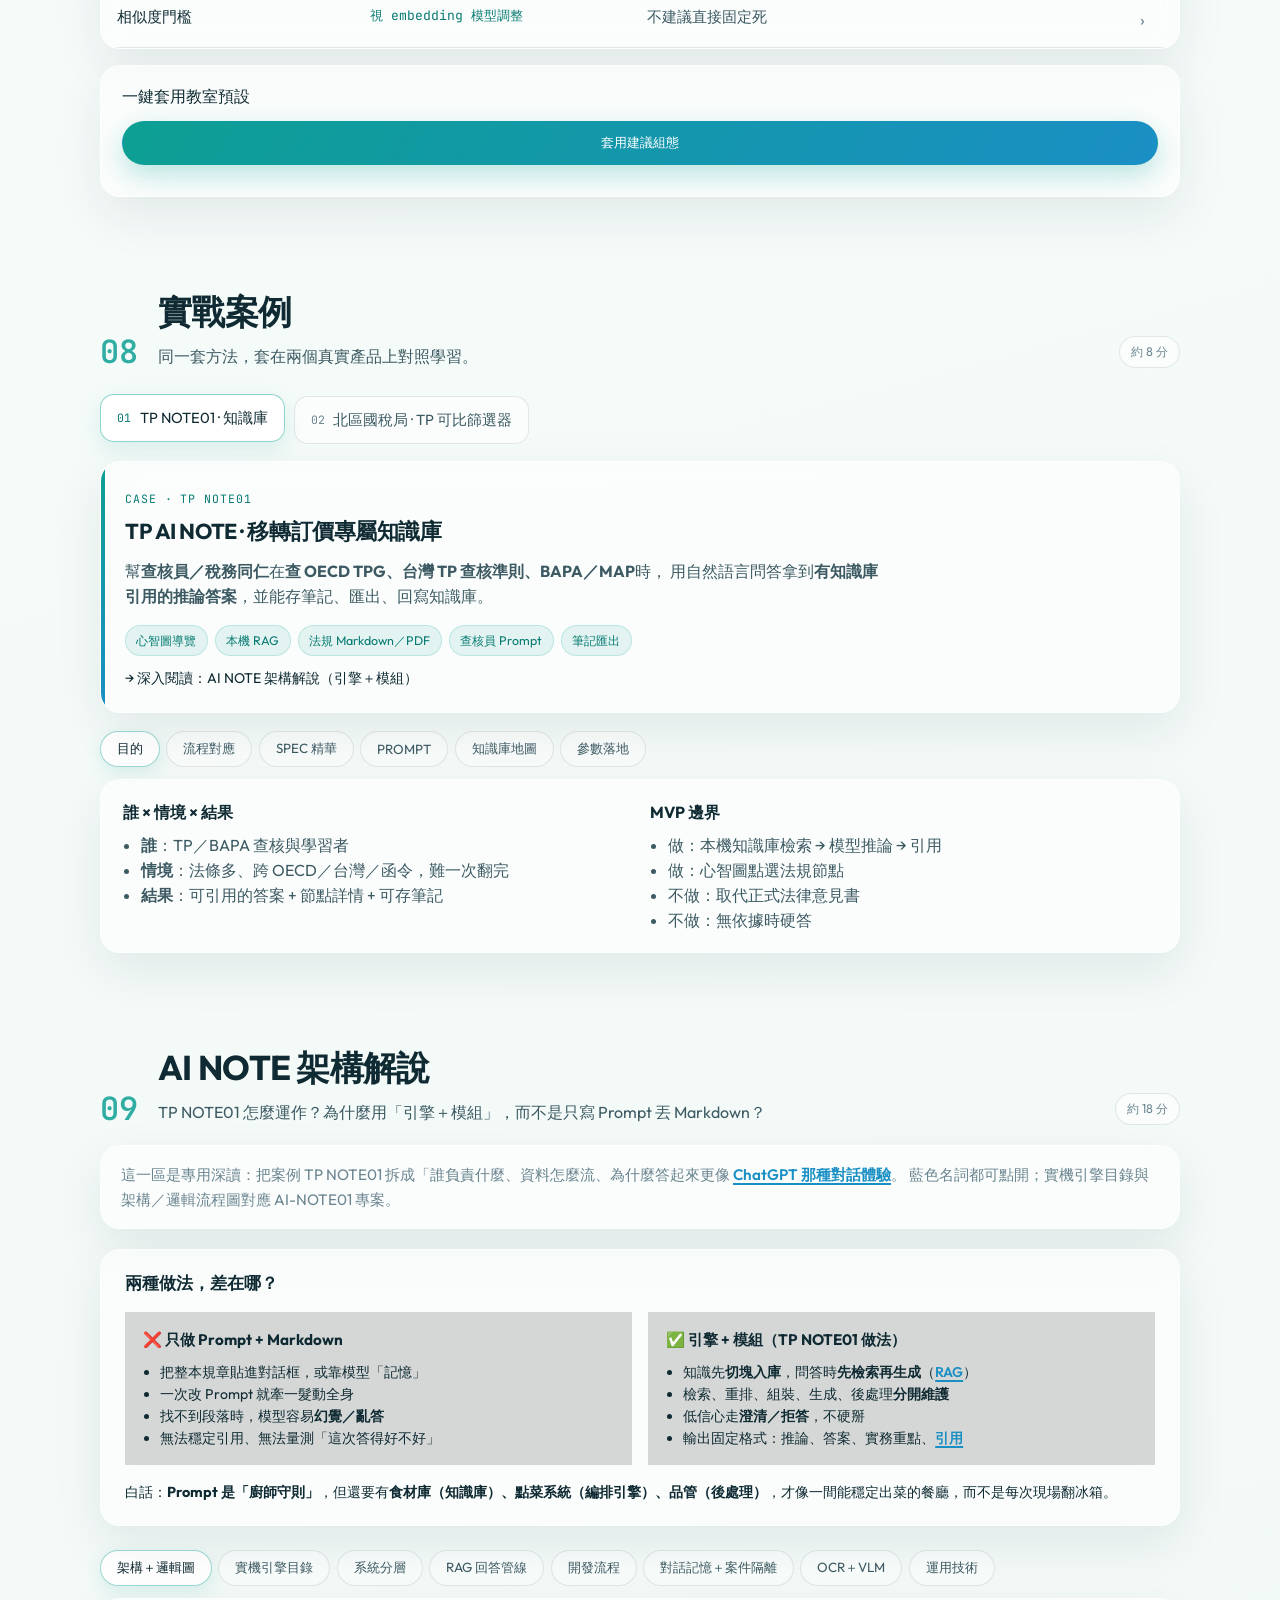
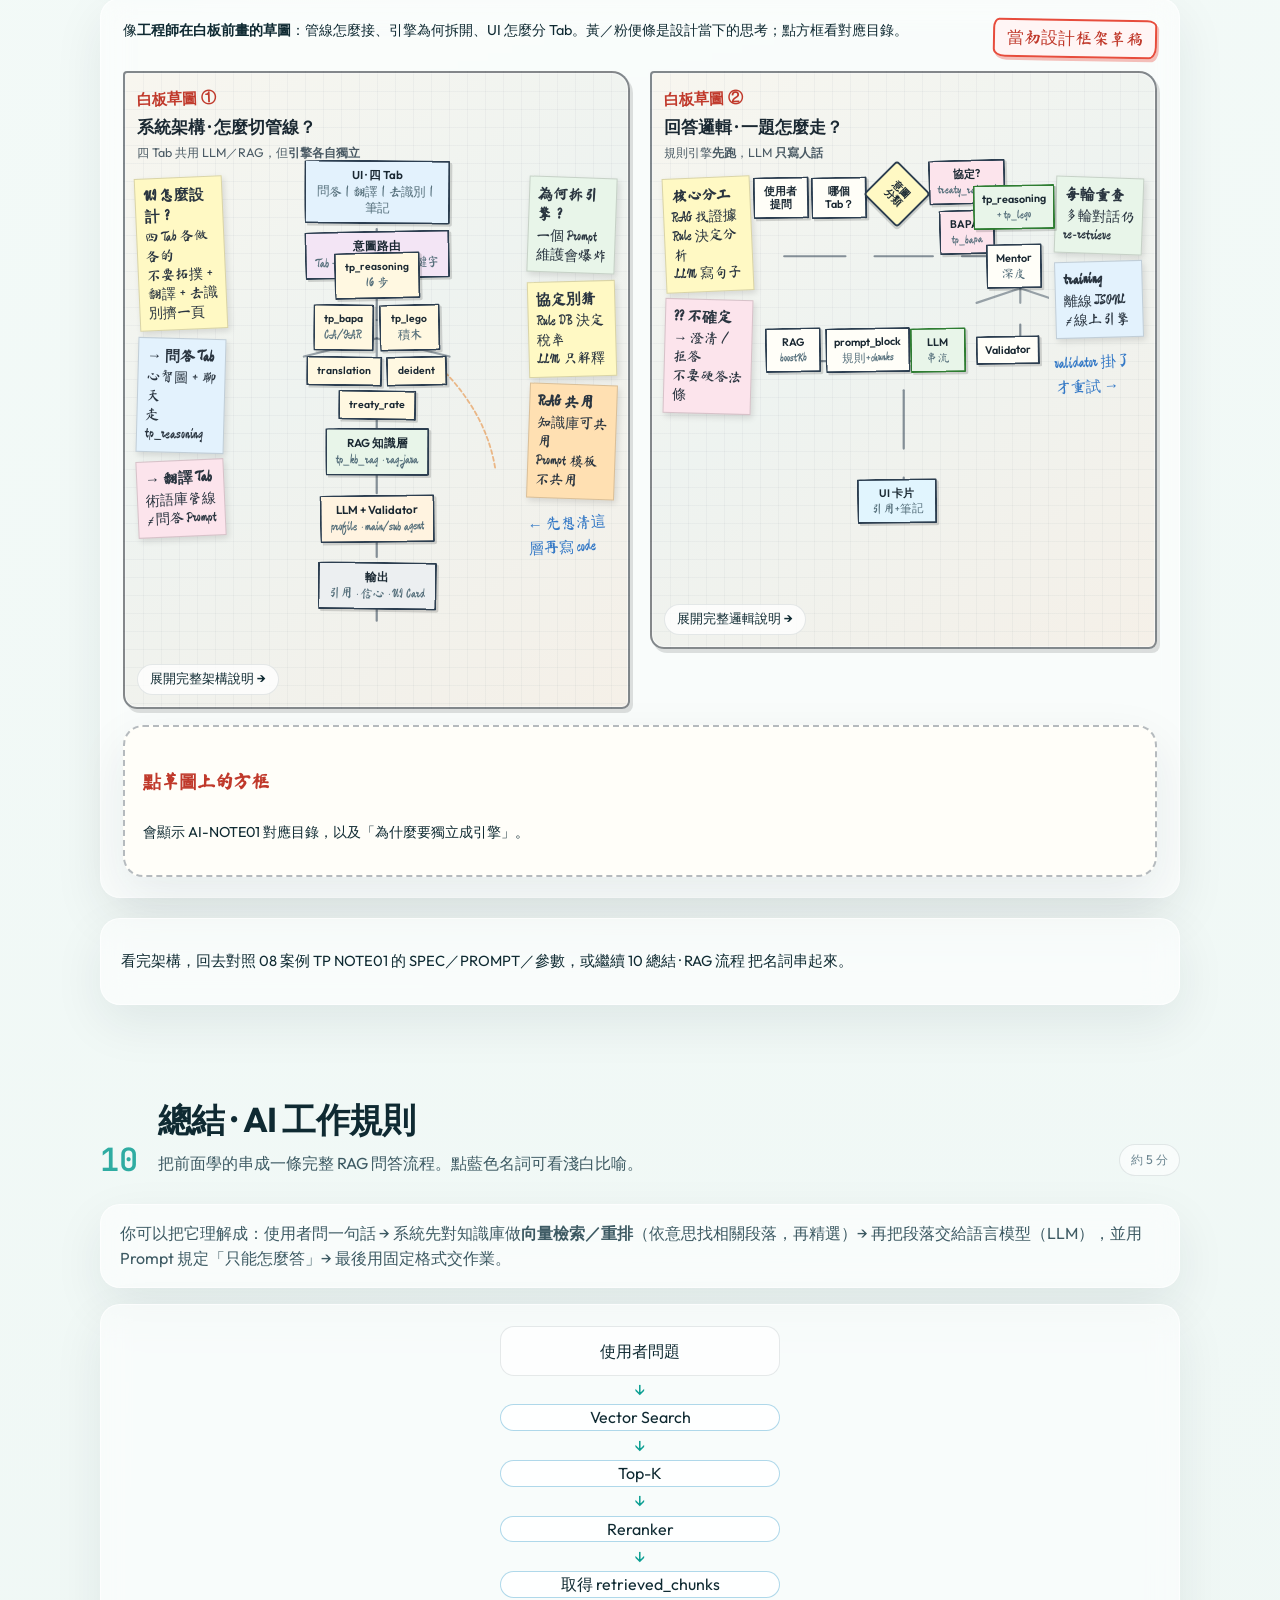
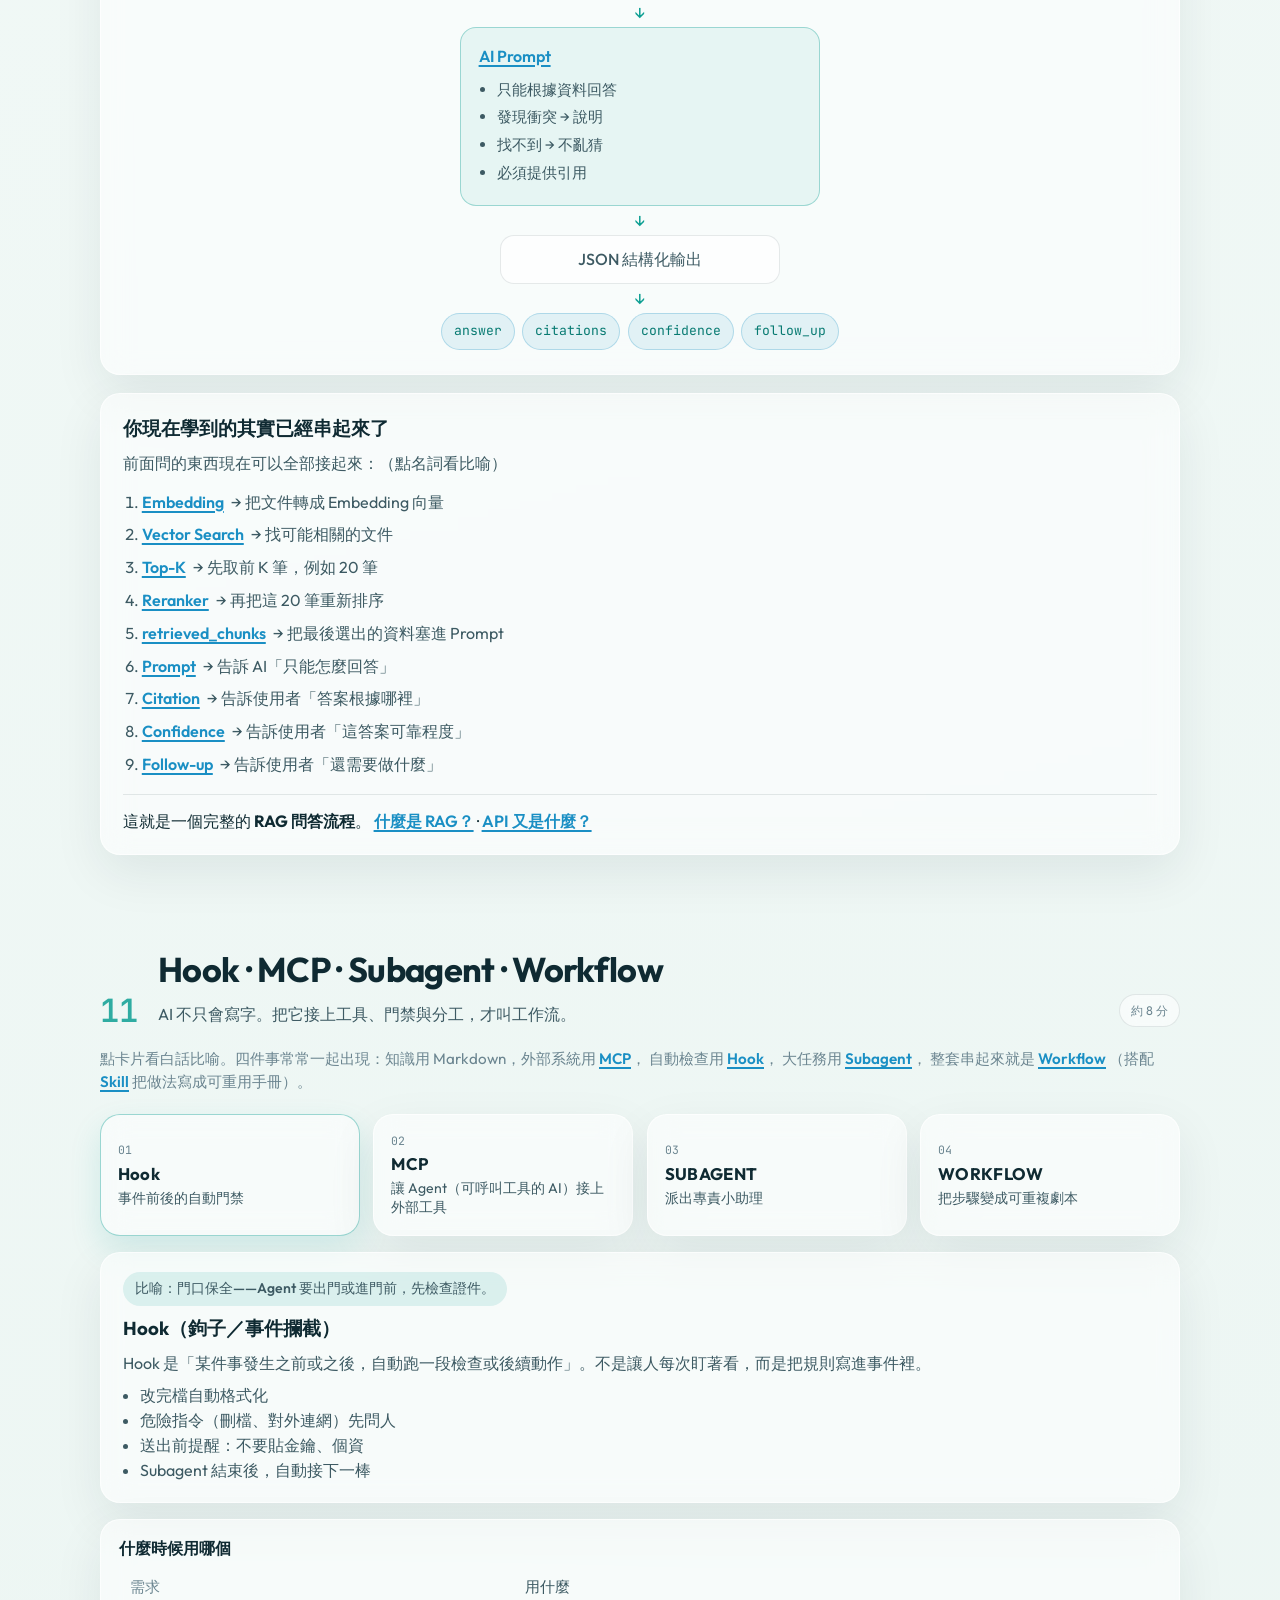
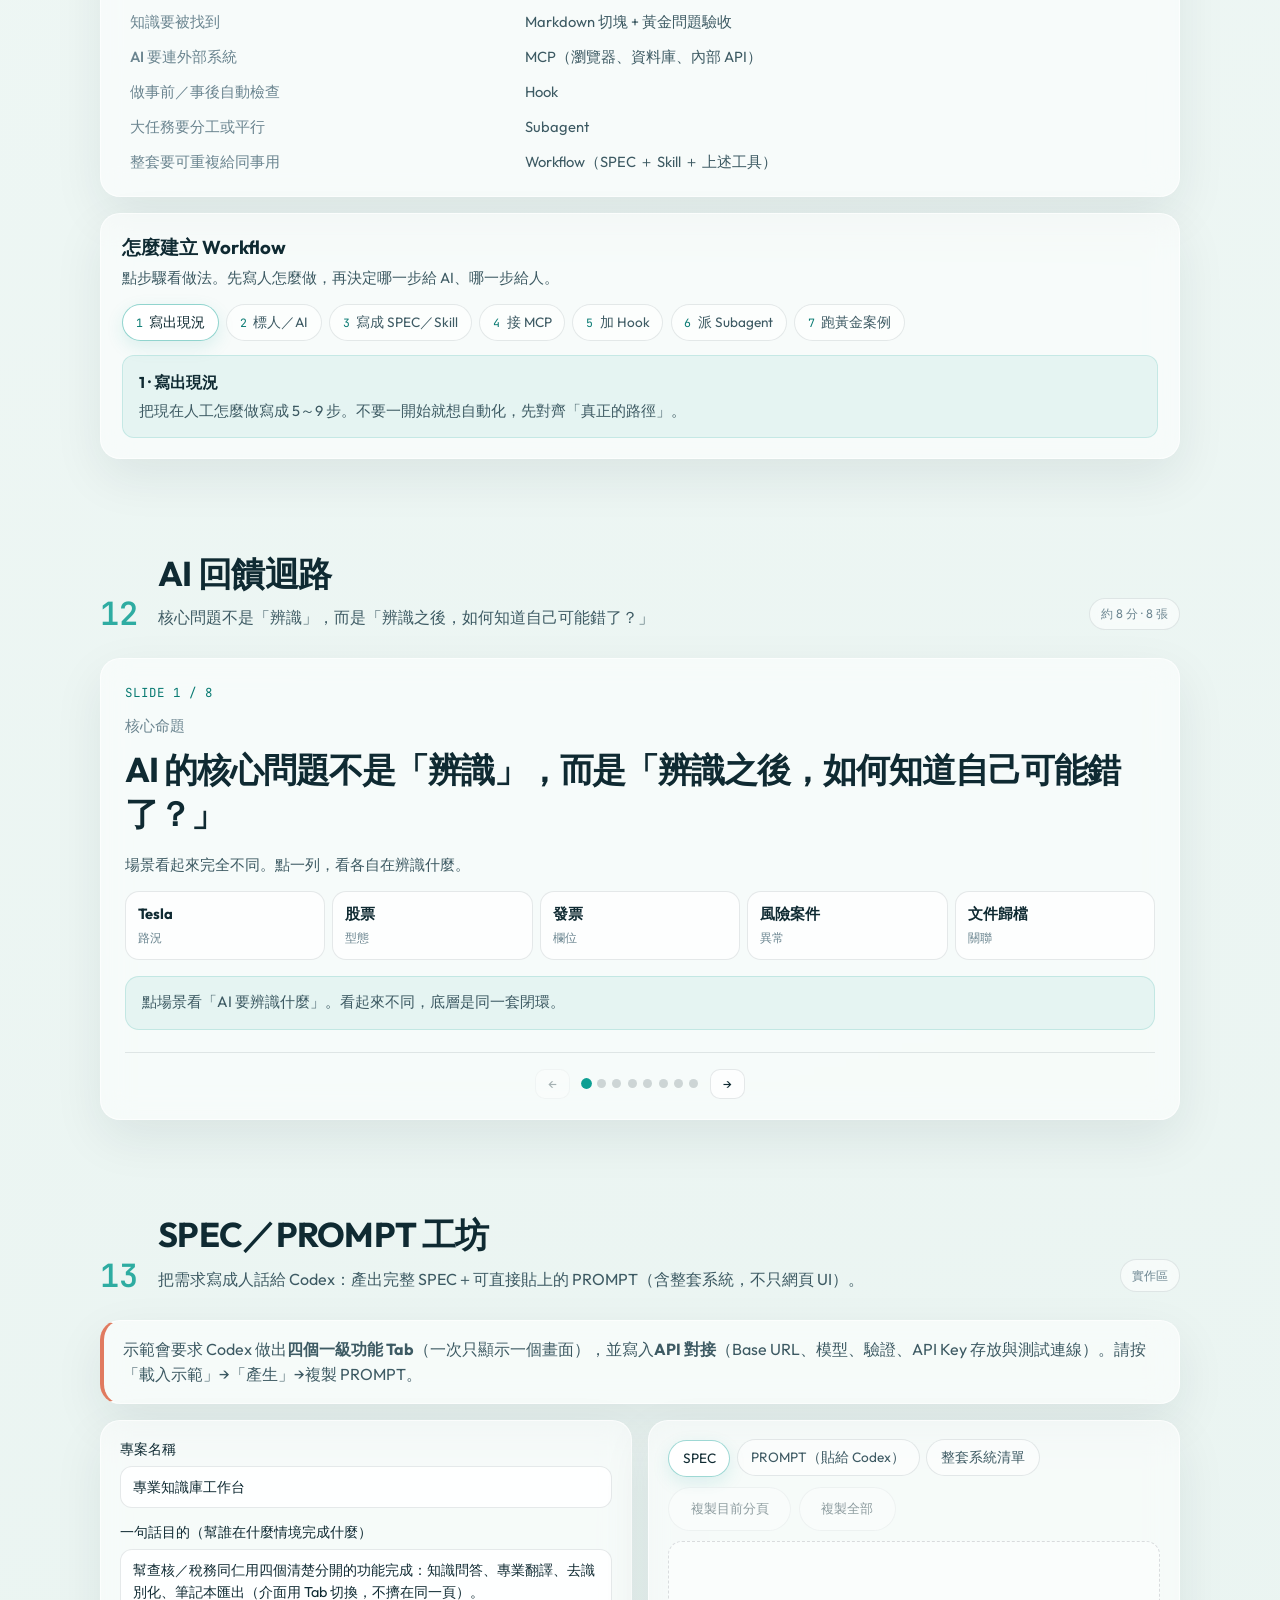
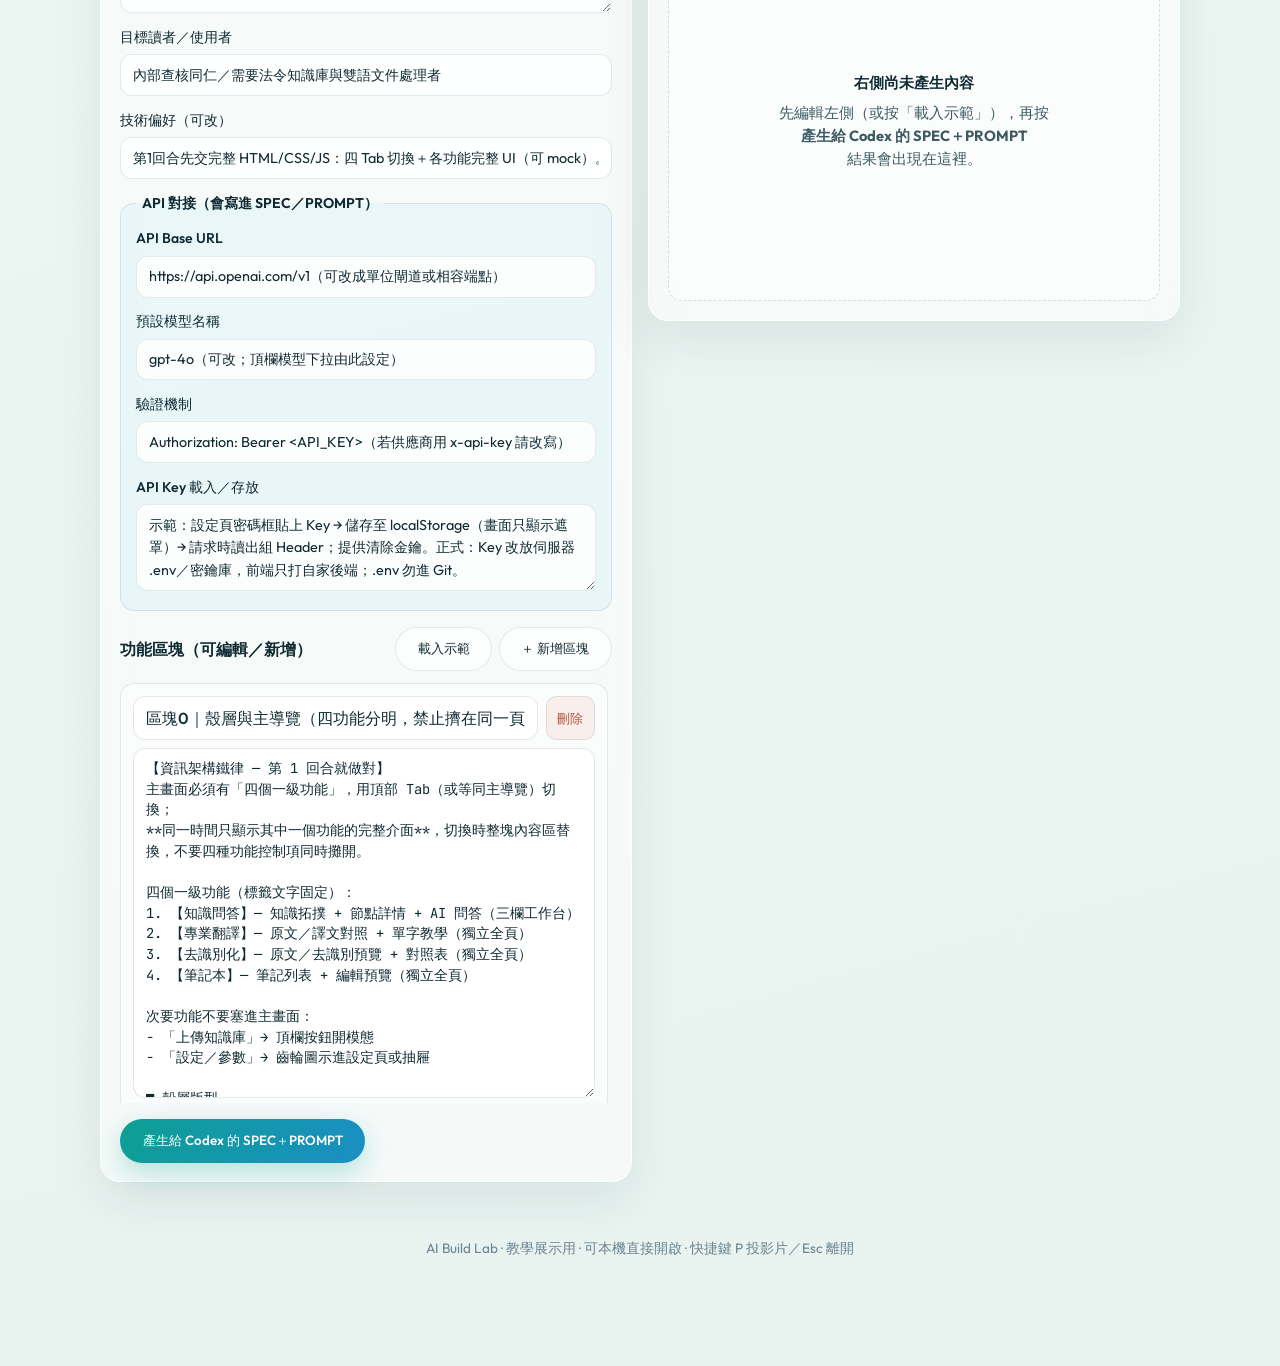
==== commit da0bfb4e: "Expand AI NOTE with conversation memory case isolation and OCR VLM" ====
--- a/index.html
+++ b/index.html
@@ -956,6 +956,8 @@
           <button role="tab" aria-selected="false" data-tab="arch-layers">系統分層</button>
           <button role="tab" aria-selected="false" data-tab="arch-answer">RAG 回答管線</button>
           <button role="tab" aria-selected="false" data-tab="arch-dev">開發流程</button>
+          <button role="tab" aria-selected="false" data-tab="arch-memory">對話記憶＋案件隔離</button>
+          <button role="tab" aria-selected="false" data-tab="arch-ocr">OCR＋VLM</button>
           <button role="tab" aria-selected="false" data-tab="arch-tech">運用技術</button>
         </div>
         <div class="tab-panels glass">
@@ -1145,6 +1147,16 @@
                 <strong>訓練資料管線</strong>
                 <span>finetune JSONL · golden L3 · LoRA 基礎（Phase 12）</span>
               </button>
+              <article class="ainote-engine-card">
+                <code>conversation_context/</code>
+                <strong>對話壓縮與案件隔離</strong>
+                <span>Rolling Summary · Case ID · Scoped Memory · Evidence Pinning</span>
+              </article>
+              <article class="ainote-engine-card">
+                <code>ocr_tool/</code>
+                <strong>OCR／VLM 文件解析工具</strong>
+                <span>版面偵測 · OCR · 表格／圖像理解 · 人工校驗 · Markdown/JSON</span>
+              </article>
               <button type="button" class="ainote-engine-card dep" data-arch-pop="eng-node-modules">
                 <code>node_modules/</code>
                 <strong>執行環境依賴</strong>
@@ -1233,6 +1245,132 @@
               <li><button type="button" data-arch-pop="dev-9"><strong>9 · 部署＋回饋</strong><span>本機／內網、錯誤案例回寫</span></button></li>
             </ol>
             <button type="button" class="btn btn-primary" data-arch-pop="dev-full">看完整開發流程圖 →</button>
+          </div>
+
+          <!-- 對話記憶＋案件隔離 -->
+          <div class="tab-panel" data-panel="arch-memory">
+            <p class="panel-intro">長對話不能只靠模型的 Context Window。AI NOTE 另外需要一個<strong>對話狀態引擎</strong>：把舊內容壓縮成可核對的案件狀態，同時用 Case ID、命名空間與檢索範圍隔離不同案件。</p>
+
+            <div class="ainote-memory-flow" aria-label="對話壓縮與案件隔離流程">
+              <div><strong>原始對話事件</strong><span>每輪訊息、附件、工具結果保留不可變紀錄</span></div>
+              <b>→</b>
+              <div><strong>結構化壓縮</strong><span>事實、爭點、結論、未決事項、引用來源分欄摘要</span></div>
+              <b>→</b>
+              <div><strong>組裝本輪 Context</strong><span>目前案件摘要＋最近對話＋相關原文片段＋本輪問題</span></div>
+              <b>→</b>
+              <div><strong>回覆後更新</strong><span>追加事件、重算摘要版本；不覆蓋原始紀錄</span></div>
+            </div>
+
+            <div class="ainote-compare-grid ainote-memory-grid">
+              <article class="ainote-compare-card ok">
+                <h4>如何壓縮，卻讓話題繼續？</h4>
+                <ul>
+                  <li><strong>Rolling Summary：</strong>舊對話逐段壓成短摘要，最近數輪保留原文。</li>
+                  <li><strong>Structured State：</strong>分開保存案件事實、當事人、年度、交易、爭點、已確認結論、假設與待補資料。</li>
+                  <li><strong>Evidence Pinning：</strong>金額、日期、法條、引用及使用者明確指示，保留原文或來源 ID，不只留生成摘要。</li>
+                  <li><strong>Topic Threads：</strong>同一案件內可有 FAR、受測個體、PLI、BAPA 攻防等子話題，各自保存游標與摘要。</li>
+                  <li><strong>Re-retrieve：</strong>每輪依本題重查原始事件與知識庫，避免摘要成為唯一真相。</li>
+                </ul>
+              </article>
+              <article class="ainote-compare-card">
+                <h4>壓縮不是把前文全部刪掉</h4>
+                <p>模型真正看到的是「精選後的工作記憶」。原始對話仍在事件庫，需要時可依訊息 ID、文件 ID、來源段落重新取回。</p>
+                <pre class="code-block"><code>Context =
+  system_rules
++ active_case_state
++ active_topic_summary
++ recent_turns
++ retrieved_evidence
++ current_question</code></pre>
+                <p>摘要要帶 <code>summary_version</code>、來源訊息 ID 與不確定欄位；使用者更正事實時，新增更正事件並重建受影響摘要。</p>
+              </article>
+            </div>
+
+            <h4 class="ainote-subhead">同一個對話窗同時談不同案件，怎麼不混在一起？</h4>
+            <div class="ainote-case-demo">
+              <article><span class="case-chip">CASE-TW-SG-001</span><strong>台灣—新加坡封測案</strong><small>年度：112｜話題：功能移轉、3% 報酬｜文件空間：A</small></article>
+              <article><span class="case-chip alt">CASE-TW-JP-002</span><strong>台日 BAPA 案</strong><small>年度：110–114｜話題：受測個體、費用剔除｜文件空間：B</small></article>
+            </div>
+            <table class="mini-table ainote-tech-table">
+              <tr><th>每則訊息必帶</th><td><code>conversation_id</code>、<code>case_id</code>、<code>topic_id</code>；附件與檢索結果也沿用相同範圍。</td></tr>
+              <tr><th>送出前</th><td>畫面顯示「目前案件」；若問題含另一案件名稱或年度，先詢問要切換、比較或建立新案件。</td></tr>
+              <tr><th>檢索過濾</th><td>先套 <code>case_id</code>／權限／文件版本，再做向量與關鍵字檢索；不得只靠語意相似度。</td></tr>
+              <tr><th>跨案比較</th><td>使用明確 <code>comparison_workspace</code>，只讀指定案件；輸出逐句標示來源案件，禁止把結果回寫成任一案的既定事實。</td></tr>
+              <tr><th>防混案驗證</th><td>回覆前檢查公司、年度、幣別、交易類型與來源文件是否屬目前案件；衝突時停止並要求確認。</td></tr>
+              <tr><th>人工控制</th><td>提供案件切換器、鎖定案件、查看「本輪引用了哪些記憶」、移除錯誤記憶與重新摘要。</td></tr>
+            </table>
+            <blockquote class="ainote-callout">白話：同一個聊天視窗可以像同一張辦公桌，但每個案件必須有自己的卷宗編號與抽屜。AI 每次只能打開目前案件的抽屜；要跨案比較，必須先建立一個有明確範圍的比較桌。</blockquote>
+          </div>
+
+          <!-- OCR＋VLM -->
+          <div class="tab-panel" data-panel="arch-ocr">
+            <p class="panel-intro">OCR 解決「圖片裡有哪些字」，VLM（Vision-Language Model）補足「這些字、框線、欄位、表格與圖形之間是什麼關係」。複雜 TP 報告、掃描公文與表格附件，建議將兩者編排成一條可驗證的文件解析管線。</p>
+
+            <div class="ainote-ocr-pipeline">
+              <div><strong>① 檔案檢測</strong><span>原生文字 PDF？掃描頁？DOCX 內嵌圖？</span></div>
+              <div><strong>② 預處理</strong><span>旋轉、去噪、裁切、頁面／區塊偵測</span></div>
+              <div><strong>③ OCR</strong><span>文字＋位置座標＋可用時的信心分數</span></div>
+              <div><strong>④ VLM／版面解析</strong><span>閱讀順序、表格結構、圖表、欄位語意</span></div>
+              <div><strong>⑤ 合併與校驗</strong><span>原生文字、OCR、VLM 交叉比對；標記衝突</span></div>
+              <div><strong>⑥ 輸出</strong><span>Markdown／JSON＋頁碼、bbox、來源圖與解析版本</span></div>
+            </div>
+
+            <div class="ainote-compare-grid">
+              <article class="ainote-compare-card">
+                <h4>只有 OCR 容易漏掉什麼？</h4>
+                <p>OCR 可能讀到「營業收入 100、營業成本 80、營業利益 20」，但不一定可靠地知道哪個數字屬於哪一欄、表頭是否跨欄、註腳是否只適用某年度。</p>
+                <p><strong>例：</strong>掃描的兩年比較表，OCR 把閱讀順序攤平成文字後，100、120 可能和 112、113 年配錯。</p>
+              </article>
+              <article class="ainote-compare-card ok">
+                <h4>搭配 VLM 能補什麼？</h4>
+                <p>VLM 能接收頁面影像，結合位置、框線、標題與視覺區塊理解「這是一張表」「這個註腳指向右欄」「紅框是人工標記」。</p>
+                <p><strong>例：</strong>先由 OCR 提供精確字串，再請 VLM 重建表格欄列與閱讀順序；若金額或統編屬高風險欄位，仍回到原圖做程式規則或人工覆核。</p>
+              </article>
+            </div>
+            <p class="ainote-caution"><strong>邊界：</strong>VLM 也可能幻覺、漏字或看錯小數點。不得讓 VLM 靠「看起來合理」自行補金額、日期、統編或法條；高風險欄位要保存原圖座標並設定人工覆核門檻。</p>
+
+            <h4 class="ainote-subhead">建議獨立建立 <code>ocr_tool/</code>，不要塞進問答 Prompt</h4>
+            <pre class="code-block"><code>POST /v1/ocr/parse
+input: file_id, pages, language, mode, case_id
+output:
+  document.md
+  document.json
+  page_images/
+  blocks[{page,bbox,type,text,confidence,source_engine}]
+  review_queue[{field,reason,candidates}]</code></pre>
+            <p>OCR Tool 可做成內部 REST API、命令列工具或 MCP Server。Orchestrator 只負責呼叫與接收結果；解析器獨立版本化，才能重跑、比較引擎、記錄錯誤與替換套件。</p>
+
+            <div class="ainote-package-grid">
+              <article>
+                <h4>Microsoft MarkItDown</h4>
+                <p><strong>定位：</strong>把 PDF、DOCX、PPTX、XLSX 等內容轉成 Markdown 的 Python 工具，不應把核心套件直接等同完整 OCR 引擎。</p>
+                <p>需要圖片 OCR 時，可啟用官方倉庫中的 <code>markitdown-ocr</code> 外掛；它以 LLM Vision 讀取內嵌圖片，需提供相容的 vision client／model。適合統一多格式輸出，再送 RAG。</p>
+                <a href="https://github.com/microsoft/markitdown" target="_blank" rel="noopener noreferrer">官方 GitHub ↗</a>
+              </article>
+              <article>
+                <h4>MinerU <small>（中國）</small></h4>
+                <p><strong>定位：</strong>OpenDataLab／上海人工智慧實驗室體系的開源文件解析專案，支援 PDF、圖片與 Office 文件，提供 OCR、VLM／Hybrid 後端、版面、表格與公式解析，並可輸出 Markdown／JSON、CLI、API 與 MCP。</p>
+                <p>適合複雜版面與離線部署評估；導入機關環境前須另做授權條款、模型來源、依賴、資料安全及供應鏈審查。</p>
+                <a href="https://github.com/opendatalab/MinerU" target="_blank" rel="noopener noreferrer">官方 GitHub ↗</a>
+              </article>
+              <article>
+                <h4>PaddleOCR</h4>
+                <p><strong>定位：</strong>OCR 與文件解析工具組，官方專案支援多語言，並提供結構化文件與 VLM 方向。適合需要本機 OCR、表格／版面管線且願意管理較完整 ML 環境的情境。</p>
+                <a href="https://github.com/PaddlePaddle/PaddleOCR" target="_blank" rel="noopener noreferrer">官方 GitHub ↗</a>
+              </article>
+              <article>
+                <h4>Tesseract</h4>
+                <p><strong>定位：</strong>成熟的純 OCR 基線，支援多種影像與輸出格式。適合清楚、版面單純的掃描文字；複雜表格、閱讀順序與圖表語意仍需另接版面工具或 VLM。</p>
+                <a href="https://github.com/tesseract-ocr/tesseract" target="_blank" rel="noopener noreferrer">官方 GitHub ↗</a>
+              </article>
+            </div>
+
+            <table class="mini-table ainote-tech-table">
+              <tr><th>快速原型</th><td>MarkItDown＋<code>markitdown-ocr</code>，先統一轉 Markdown；抽樣檢查掃描 PDF、Office 內嵌圖與表格。</td></tr>
+              <tr><th>地端複雜文件</th><td>MinerU、PaddleOCR 或傳統 OCR＋版面模型，以同一份金標文件比較文字、表格、公式、閱讀順序與速度。</td></tr>
+              <tr><th>機關資料</th><td>優先地端／內網；禁止未核准的外部 Vision API。記錄檔案雜湊、引擎版本、參數、輸出與人工修正。</td></tr>
+              <tr><th>驗收指標</th><td>不要只看字元正確率；另測欄列配對、金額／日期、表格結構、頁碼引用、公式、閱讀順序及人工修正時間。</td></tr>
+            </table>
           </div>
 
           <!-- 運用技術 -->
